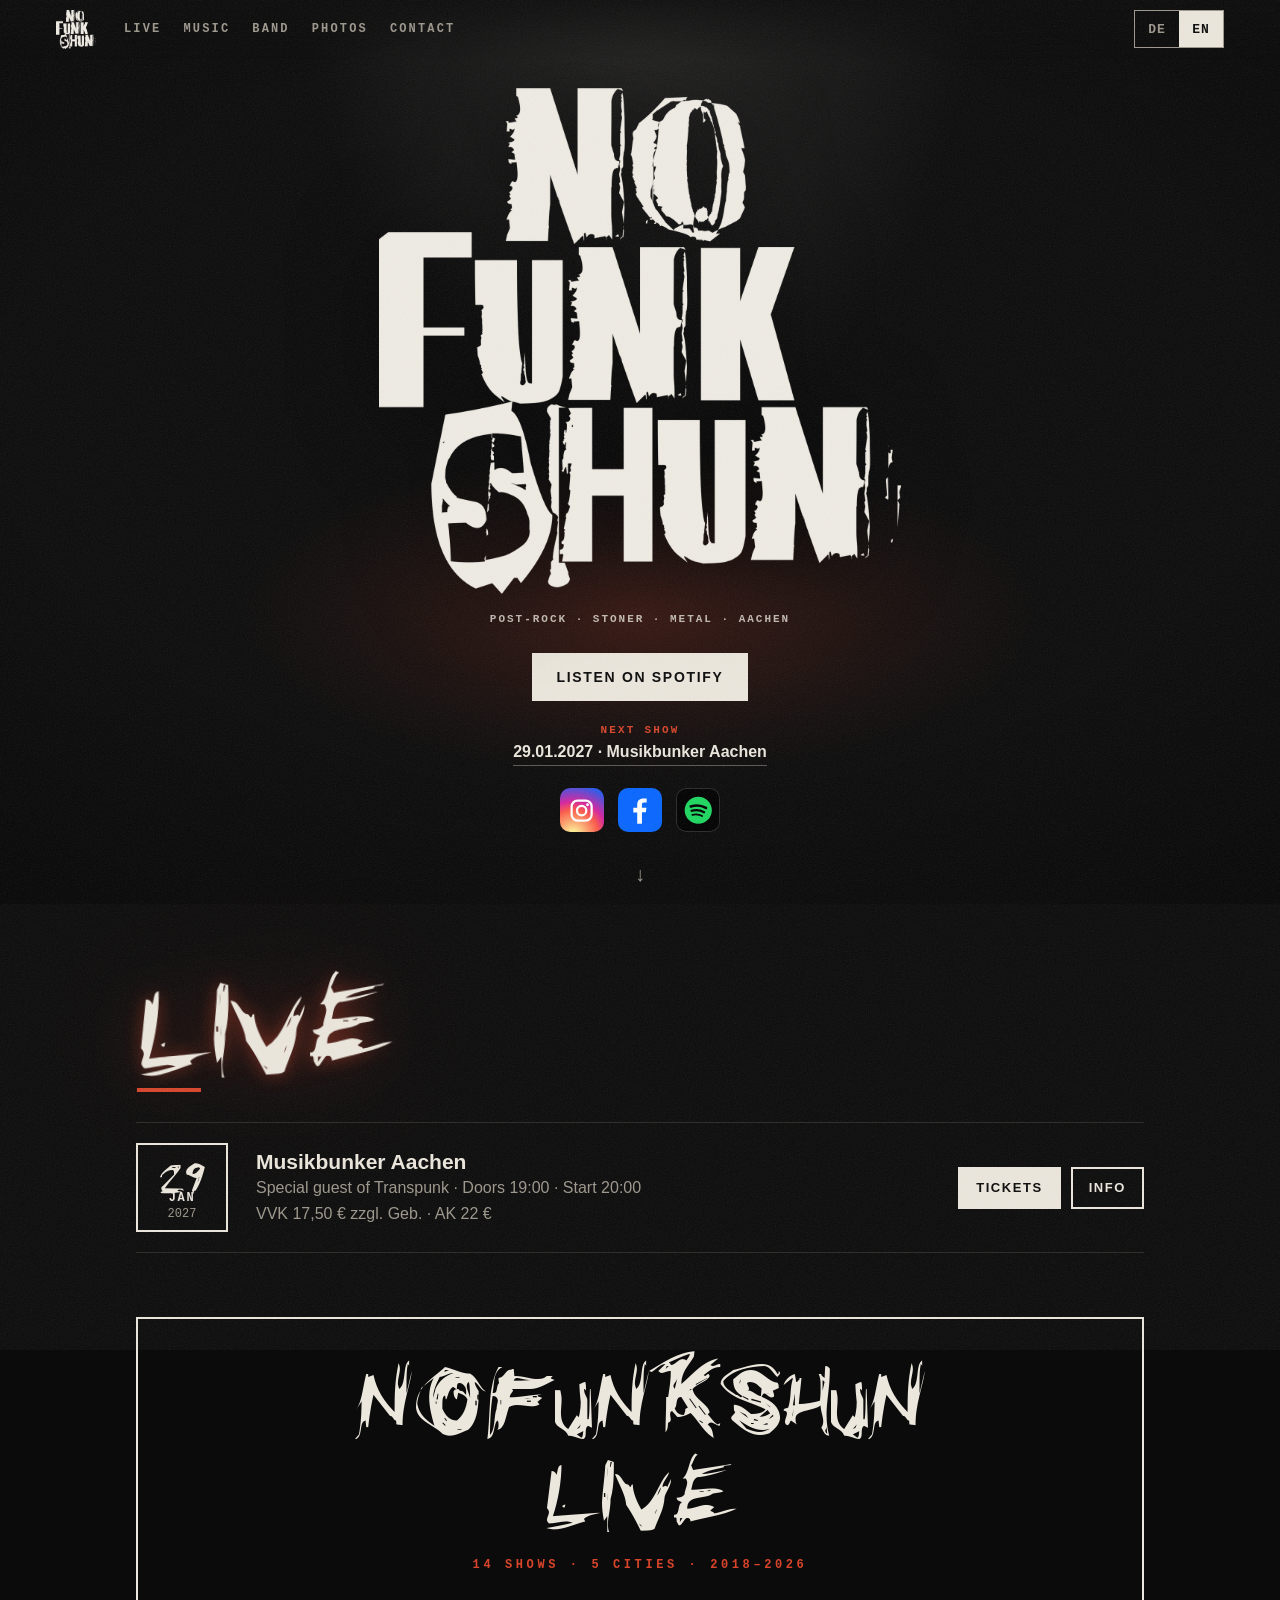
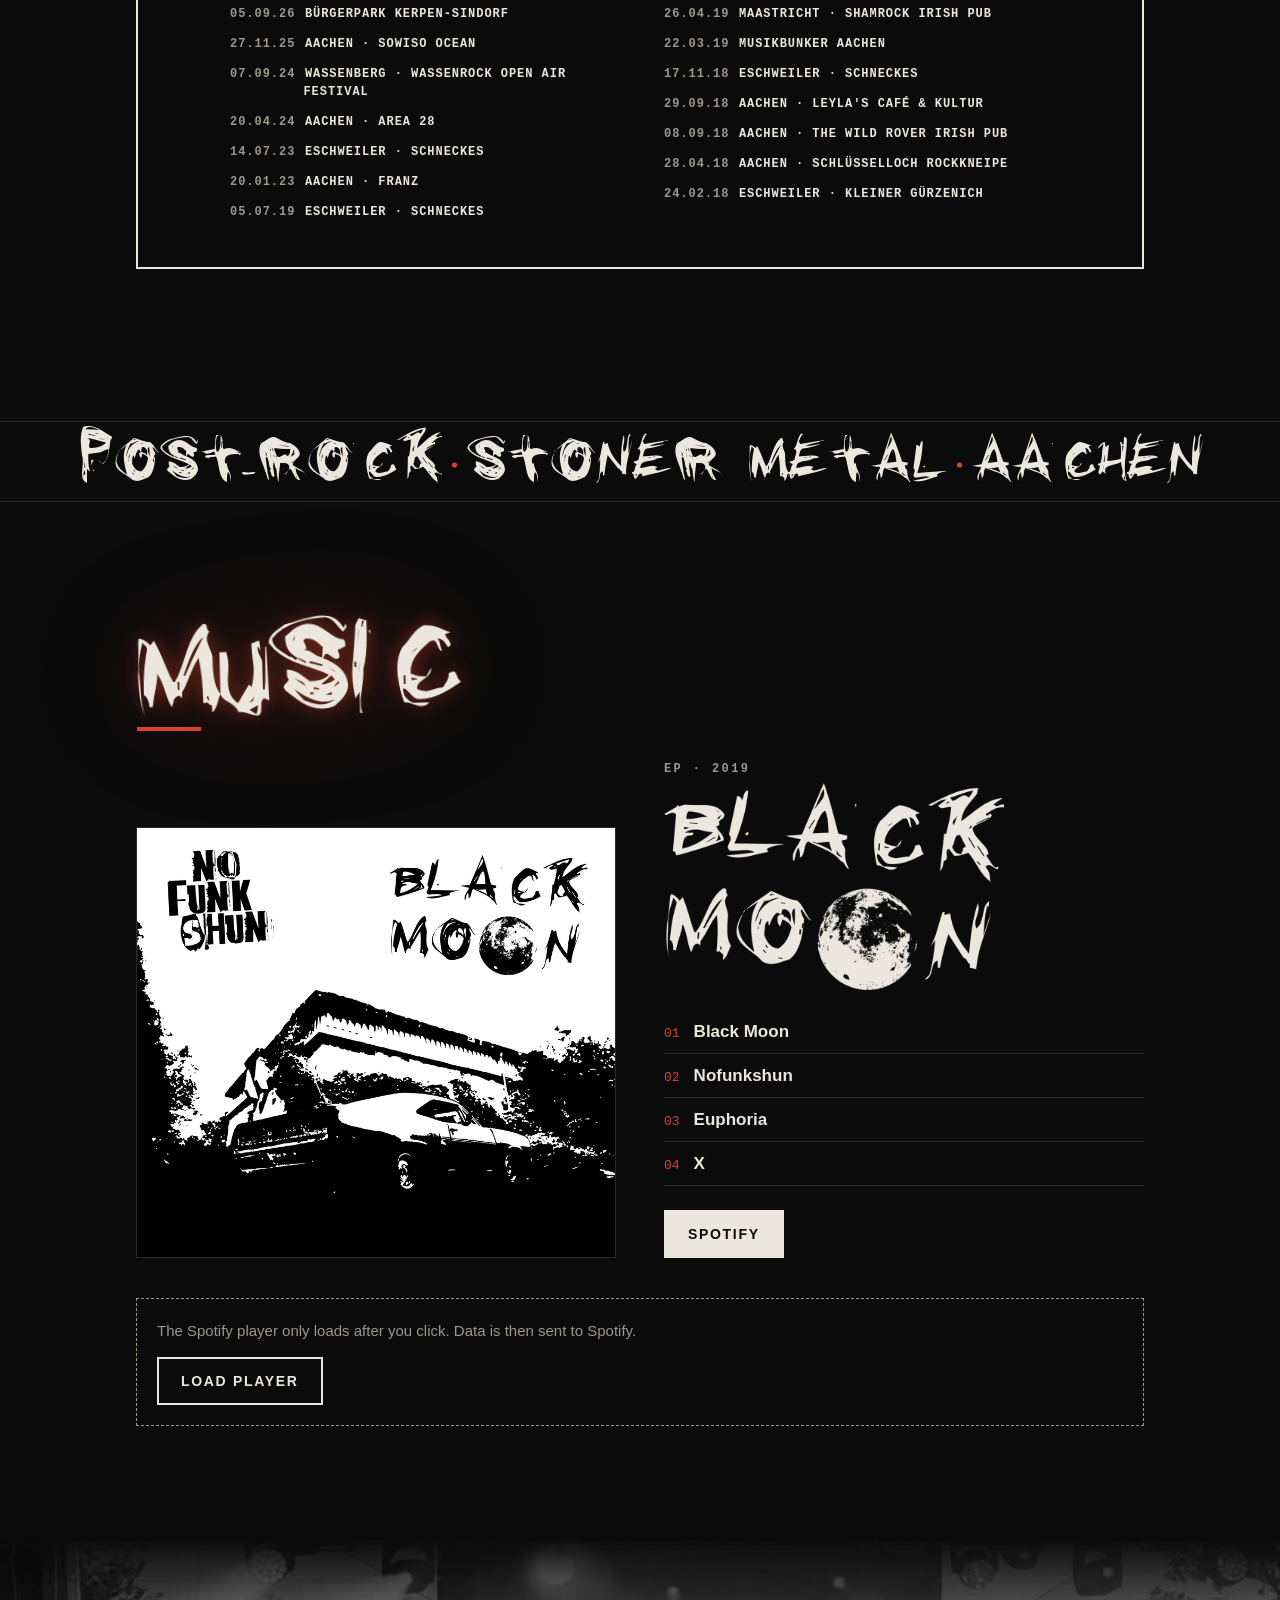
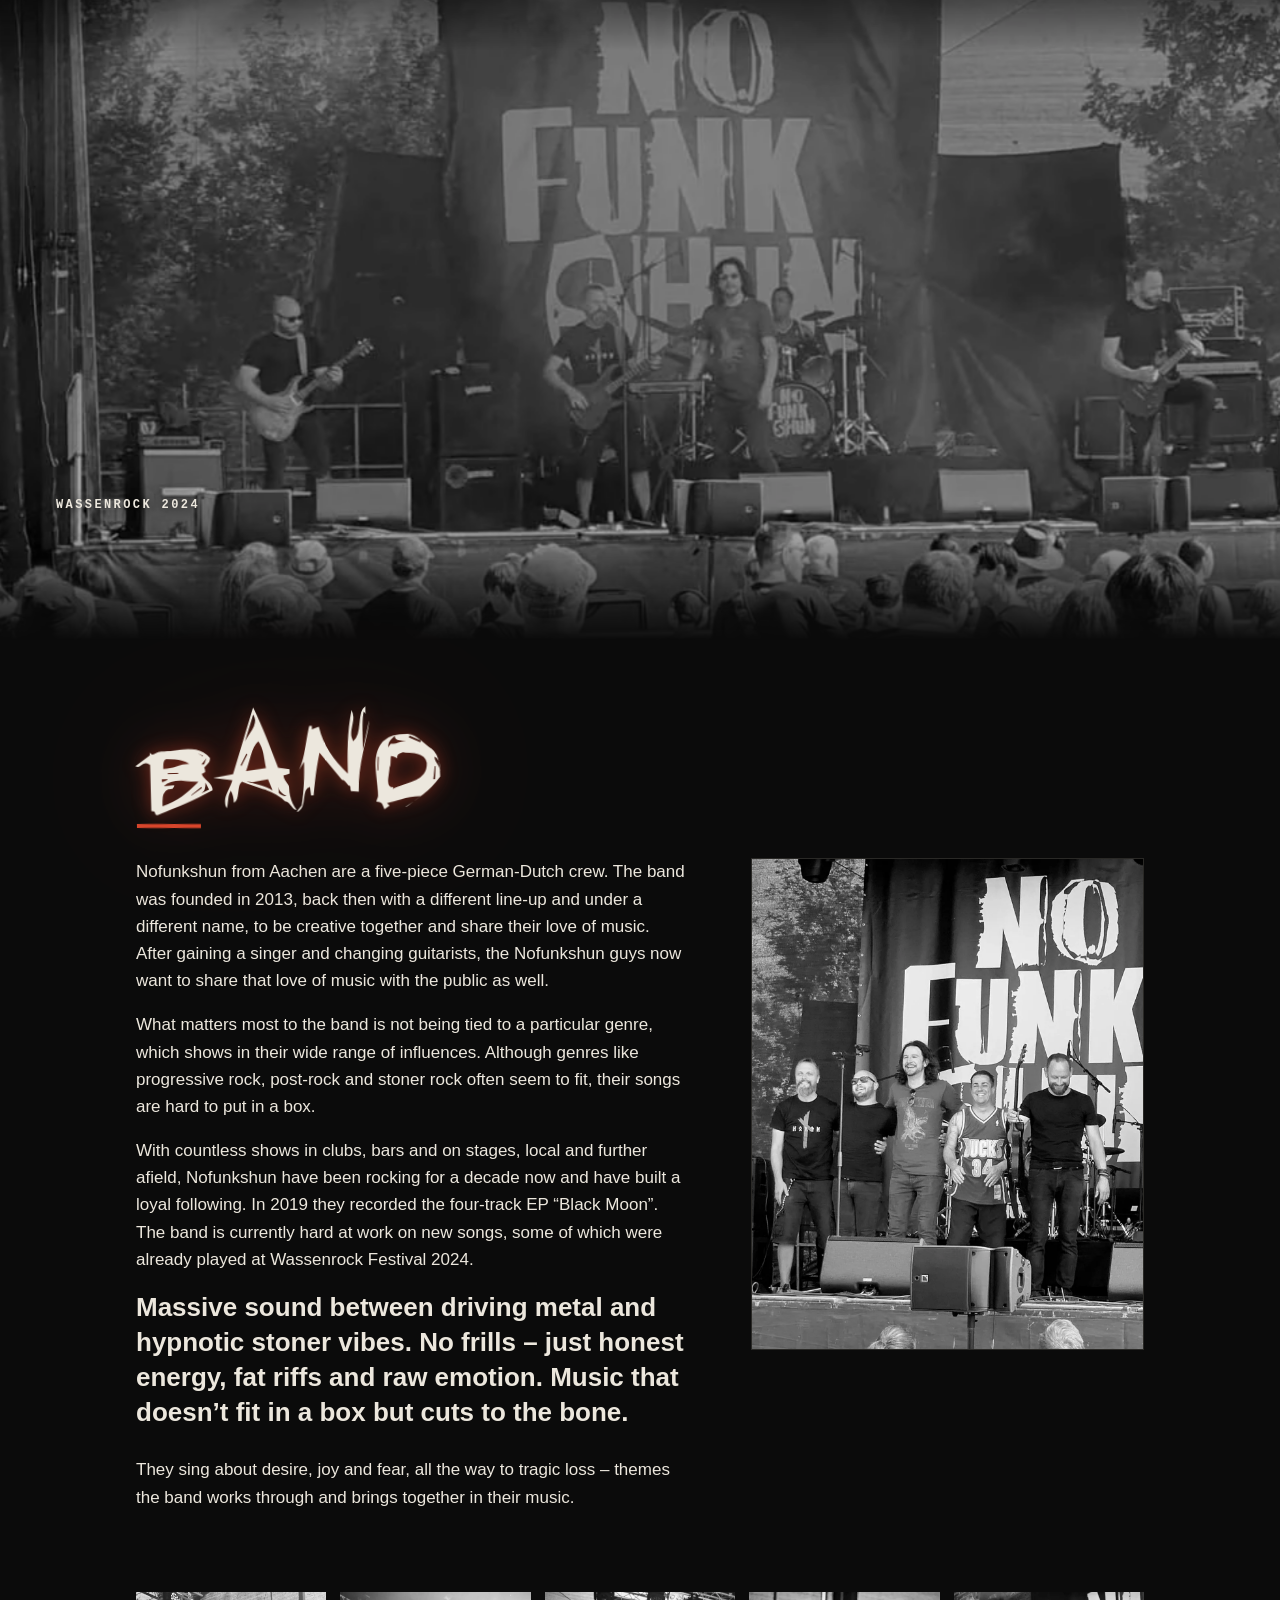
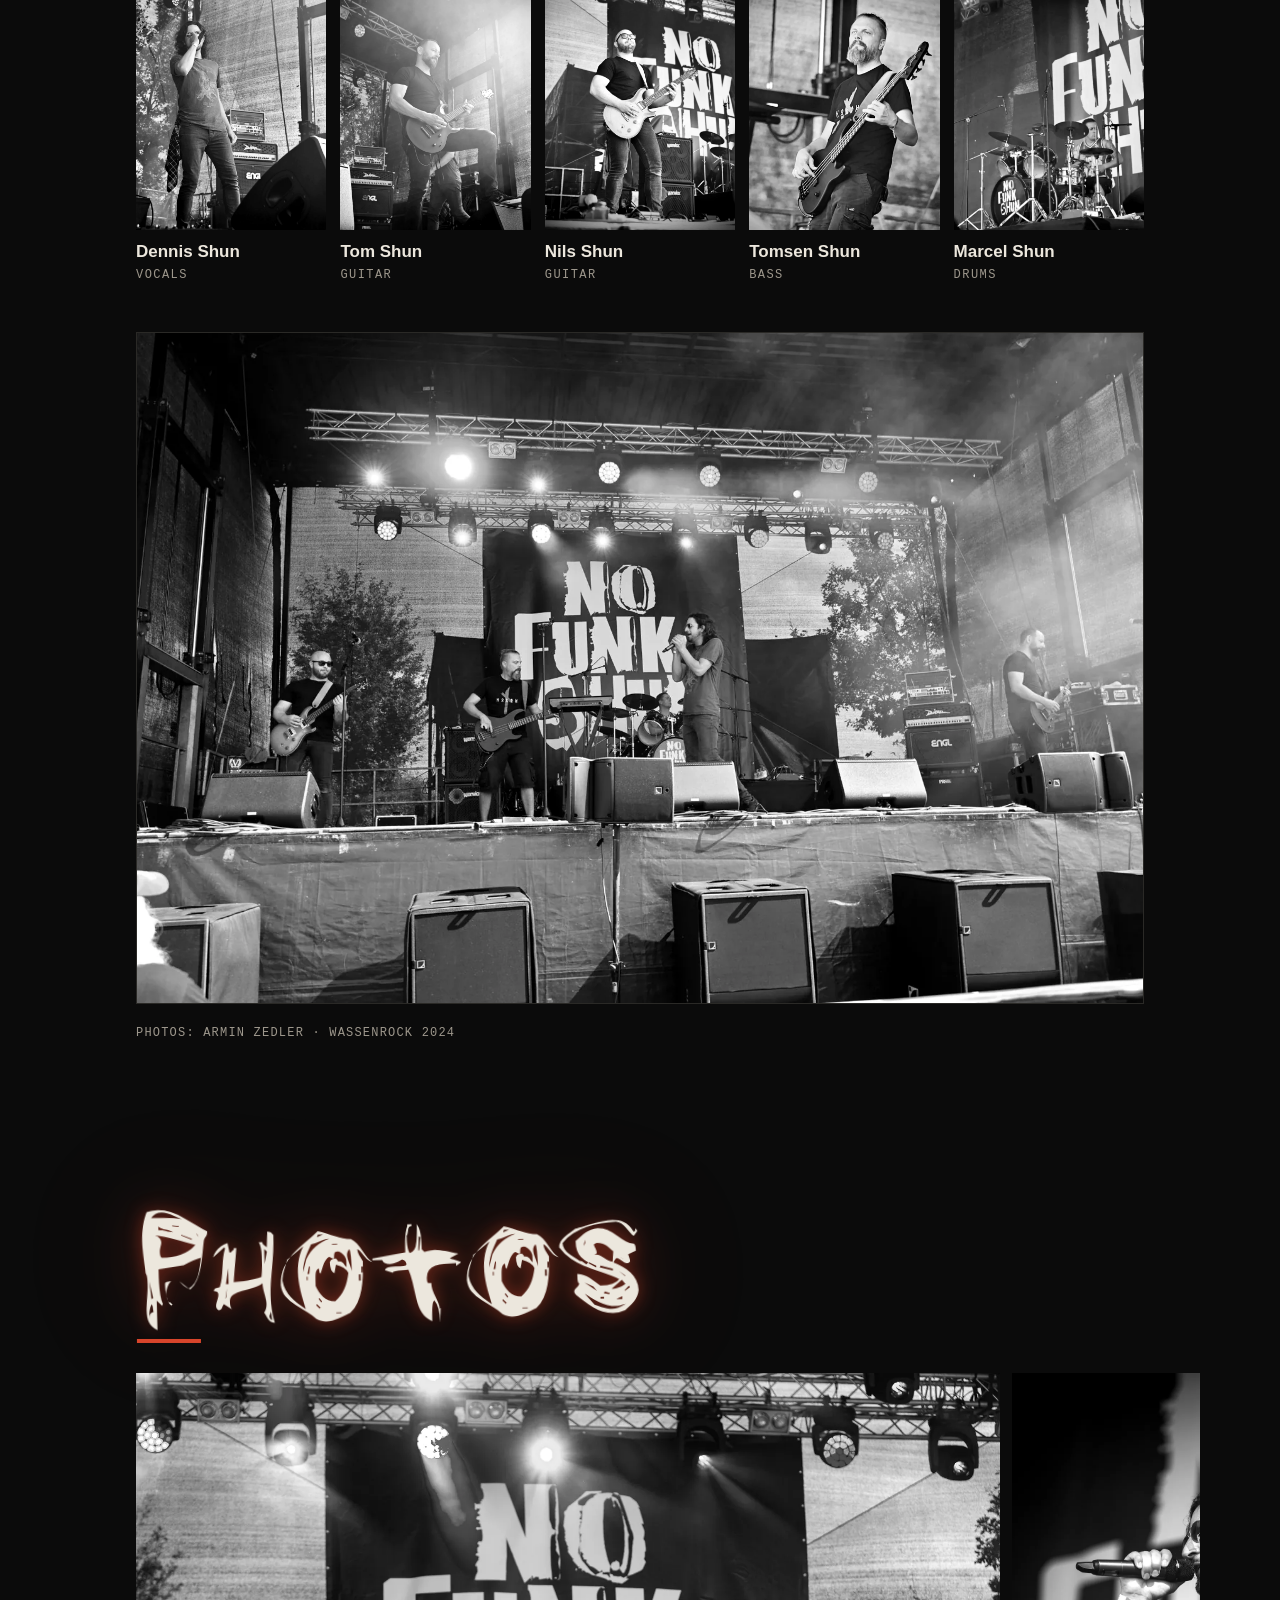
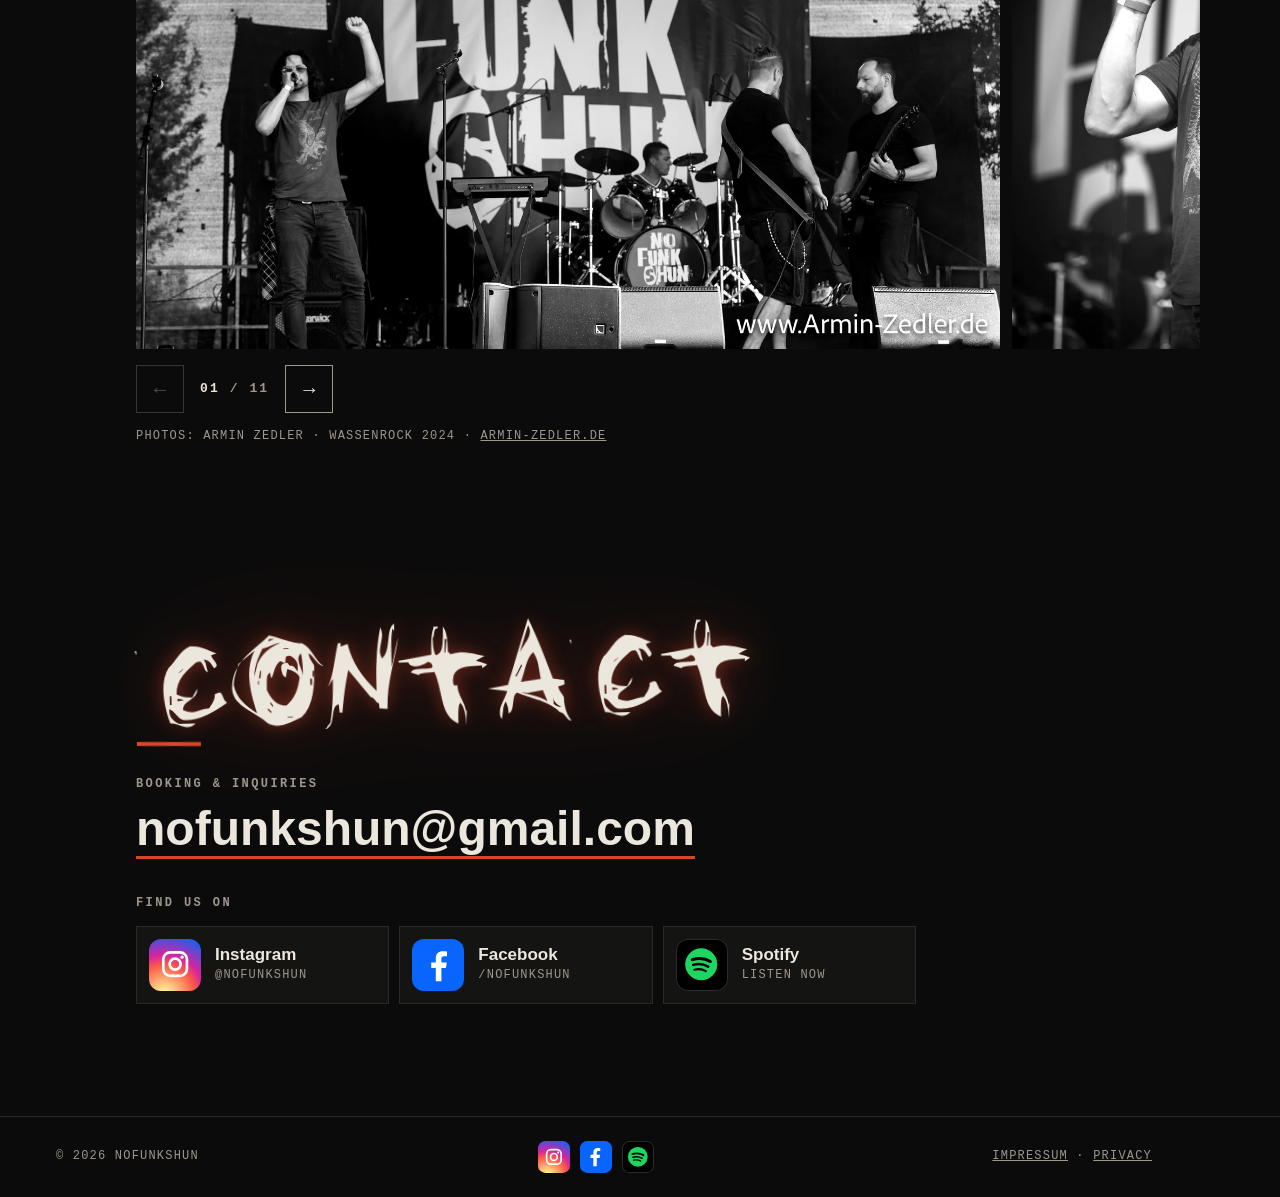
==== index.html @ a390c6eb "Vergangene Gigs als Tourshirt-Liste, Bühnenfoto, Teaser-Video raus - Vergangene Gigs immer offen: ge" ====
<!doctype html>
<html lang="de" data-lang="de">
<head>
  <meta charset="utf-8">
  <meta name="viewport" content="width=device-width, initial-scale=1, viewport-fit=cover">
  <title>NOFUNKSHUN – Post-Rock · Stoner · Metal aus Aachen</title>
  <meta name="description" content="Nofunkshun – fünfköpfige deutsch-niederländische Band aus Aachen zwischen Post-Rock, Stoner Rock, Progressive Rock und Metal. Musik, Termine, Booking.">
  <meta name="theme-color" content="#0b0b0b">
  <link rel="icon" type="image/png" sizes="32x32" href="assets/img/favicon-32.png">
  <link rel="apple-touch-icon" href="assets/img/apple-touch-icon.png">
  <meta property="og:type" content="website">
  <meta property="og:title" content="NOFUNKSHUN">
  <meta property="og:description" content="Post-Rock · Stoner · Metal aus Aachen.">
  <meta property="og:image" content="assets/img/band-closeup.webp">
  <link rel="preload" href="assets/fonts/grunge.ttf" as="font" type="font/ttf" crossorigin>
  <link rel="stylesheet" href="styles.css?v=20261109w">
  <script>
    // Sprache vor dem ersten Zeichnen setzen, damit nichts flackert
    (function () {
      var l = null;
      try { l = localStorage.getItem('nfs-lang'); } catch (e) {}
      if (l !== 'de' && l !== 'en') l = (navigator.language || 'de').toLowerCase().indexOf('de') === 0 ? 'de' : 'en';
      document.documentElement.lang = l;
      document.documentElement.dataset.lang = l;
      document.documentElement.classList.add('js');
    })();
  </script>
</head>
<body>
  <!-- App-Zeichen für Instagram, Facebook, Spotify (einmal definiert, per <use> genutzt) -->
  <svg width="0" height="0" style="position:absolute" aria-hidden="true" focusable="false">
    <symbol id="ic-instagram" viewBox="0 0 24 24">
      <rect x="3.2" y="3.2" width="17.6" height="17.6" rx="5.2" fill="none" stroke="#fff" stroke-width="2"/>
      <circle cx="12" cy="12" r="4.1" fill="none" stroke="#fff" stroke-width="2"/>
      <circle cx="17.2" cy="6.8" r="1.25" fill="#fff"/>
    </symbol>
    <symbol id="ic-facebook" viewBox="0 0 24 24">
      <path fill="#fff" d="M13.6 22v-8.1h2.8l.45-3.3H13.6V8.5c0-.95.28-1.6 1.65-1.6h1.75V4c-.3-.04-1.35-.13-2.55-.13-2.5 0-4.25 1.53-4.25 4.35v2.4H7.4v3.3h2.8V22z"/>
    </symbol>
    <symbol id="ic-spotify" viewBox="0 0 24 24">
      <circle cx="12" cy="12" r="10" fill="#1ed760"/>
      <g fill="none" stroke="#000" stroke-linecap="round">
        <path d="M6.4 9.2c3.6-1.1 8.2-.75 11.3 1.1" stroke-width="1.9"/>
        <path d="M7 12.4c3-.85 6.6-.5 9.3 1.05" stroke-width="1.6"/>
        <path d="M7.6 15.4c2.5-.65 5.2-.35 7.3.9" stroke-width="1.3"/>
      </g>
    </symbol>
  </svg>
  <div class="progress" aria-hidden="true"></div>
  <a class="skip" href="#live"><span lang="de">Zum Inhalt</span><span lang="en">Skip to content</span></a>

  <header class="bar">
    <a class="bar__mark" href="#top" aria-label="Nofunkshun – nach oben">
      <img src="assets/img/logo.webp" alt="" width="40" height="39">
    </a>
    <nav class="bar__nav" aria-label="Seitenbereiche">
      <a href="#live">Live</a>
      <a href="#musik"><span lang="de">Musik</span><span lang="en">Music</span></a>
      <a href="#band">Band</a>
      <a href="#fotos"><span lang="de">Fotos</span><span lang="en">Photos</span></a>
      <a href="#kontakt"><span lang="de">Kontakt</span><span lang="en">Contact</span></a>
    </nav>
    <div class="lang" role="group" aria-label="Sprache / Language">
      <button type="button" data-set-lang="de">DE</button>
      <button type="button" data-set-lang="en">EN</button>
    </div>
  </header>

  <main id="top">
    <!-- ── HERO ─────────────────────────────────────────── -->
    <section class="hero">
      <!-- Startfoto vorerst raus (Fotoshooting 14.11.2026), nur das Logo -->
      <div class="hero__inner">
        <h1 class="hero__logo">
          <img src="assets/img/logo-1400.webp" srcset="assets/img/logo.webp 900w, assets/img/logo-1400.webp 1400w" sizes="min(86vw, 640px, 58svh)" alt="Nofunkshun" width="1400" height="1356" fetchpriority="high">
          <span class="glitch glitch--red" aria-hidden="true"></span>
          <span class="glitch glitch--ink" aria-hidden="true"></span>
        </h1>
        <p class="hero__genre">Post-Rock · Stoner · Metal · Aachen</p>
        <div class="hero__cta">
          <a class="btn btn--solid" href="https://open.spotify.com/artist/3h1Febi28MziUNpcq5khGA" target="_blank" rel="noopener">
            <span lang="de">Auf Spotify hören</span><span lang="en">Listen on Spotify</span>
          </a>
          <a class="hero__next" href="#live" id="next-gig-btn" hidden></a>
          <ul class="app-row hero__social">
            <li><a href="https://www.instagram.com/nofunkshun/" target="_blank" rel="noopener" aria-label="Instagram"><span class="app app--instagram"><svg aria-hidden="true" focusable="false"><use href="#ic-instagram"/></svg></span></a></li>
            <li><a href="https://www.facebook.com/nofunkshun/" target="_blank" rel="noopener" aria-label="Facebook"><span class="app app--facebook"><svg aria-hidden="true" focusable="false"><use href="#ic-facebook"/></svg></span></a></li>
            <li><a href="https://open.spotify.com/artist/3h1Febi28MziUNpcq5khGA" target="_blank" rel="noopener" aria-label="Spotify"><span class="app app--spotify"><svg aria-hidden="true" focusable="false"><use href="#ic-spotify"/></svg></span></a></li>
          </ul>
        </div>
      </div>
      <a class="hero__down" href="#live" aria-label="weiter">↓</a>
    </section>

    <!-- ── LIVE ─────────────────────────────────────────── -->
    <section class="sec" id="live">
      <h2 class="sec__title sec__title--write"><span class="vh">Live</span><svg class="write" viewBox="0 -2252 9063 2048" style="width:4.4253em" aria-hidden="true" focusable="false"><defs><mask id="write-live" maskUnits="userSpaceOnUse" x="-400" y="-4500" width="9863" height="5100"><g class="write__pen" fill="none" stroke="#fff" stroke-linecap="round" stroke-linejoin="round"><path d="M640 -3020 L565 -1900 L390 -900 L380 -600 L900 -610 L1700 -690 L2650 -860" stroke-width="600" pathLength="1" style="--a:4.0%;--b:10.0%"/><path d="M160 -220 L900 -330 L1950 -520" stroke-width="312" pathLength="1" style="--a:10.3%;--b:12.5%"/><path d="M880 -1190 L1010 -1260" stroke-width="192" pathLength="1" style="--a:12.8%;--b:13.0%"/><path d="M2990 -3330 L2930 -1600 L2880 -560" stroke-width="672" pathLength="1" style="--a:13.3%;--b:16.8%"/><path d="M2990 -640 L3010 0" stroke-width="132" pathLength="1" style="--a:17.1%;--b:17.9%"/><path d="M3560 -2650 L4150 -1800 L4560 -1000 L4800 -300 L5150 -520 L5420 -1300 L5700 -2100 L5900 -2680" stroke-width="864" pathLength="1" style="--a:18.2%;--b:25.0%"/><path d="M7200 -3560 L7000 -3060 L6880 -2480 L6760 -1700 L6620 -1100 L6450 -600 L6330 -330" stroke-width="624" pathLength="1" style="--a:25.3%;--b:29.5%"/><path d="M6180 -1560 L6420 -1440 L6600 -1350" stroke-width="264" pathLength="1" style="--a:29.8%;--b:30.4%"/><path d="M6950 -2790 L7900 -2920 L8820 -3060" stroke-width="576" pathLength="1" style="--a:30.7%;--b:33.1%"/><path d="M6950 -1900 L7800 -1930 L8450 -1880" stroke-width="504" pathLength="1" style="--a:33.4%;--b:35.3%"/><path d="M6750 -1380 L7300 -1520 L7750 -1640" stroke-width="456" pathLength="1" style="--a:35.6%;--b:36.9%"/><path d="M6850 -800 L8000 -900 L9060 -1060" stroke-width="768" pathLength="1" style="--a:37.2%;--b:40.0%"/></g><rect class="write__done" x="-400" y="-4500" width="9863" height="5100" fill="#fff"/></mask></defs><path class="write__ink" mask="url(#write-live)" d="M860 -3103Q860 -2819 832.0 -2518.5Q804 -2218 754.0 -1921.5Q704 -1625 627.0 -1313.5Q550 -1002 461 -737Q611 -751 985.5 -779.0Q1360 -807 1511.0 -817.5Q1662 -828 1908.0 -846.0Q2154 -864 2488 -891H2673Q2606 -875 2471.0 -845.5Q2336 -816 2251.0 -792.0Q2166 -768 2071.5 -722.5Q1977 -677 1905 -614L1966 -492Q1831 -459 1556.0 -368.0Q1281 -277 1154.0 -236.5Q1027 -196 853.0 -159.5Q679 -123 522 -123Q443 -123 359.5 -138.5Q276 -154 154 -184Q330 -212 476.5 -239.0Q623 -266 771.0 -296.0Q919 -326 1068.5 -359.0Q1218 -392 1382 -430Q1302 -458 1233.5 -475.0Q1165 -492 1106 -492Q1015 -492 922.0 -480.5Q829 -469 673.5 -443.0Q518 -417 440.5 -408.0Q363 -399 276 -399Q234 -442 209.0 -485.5Q184 -529 184 -553Q184 -606 207.0 -672.0Q230 -738 253.0 -803.5Q276 -869 276 -922Q276 -1014 184 -1106L399 -2826Q458 -2826 507.5 -2800.0Q557 -2774 585.5 -2731.0Q614 -2688 614 -2642Q642 -2687 657.5 -2759.0Q673 -2831 692.5 -2915.0Q712 -2999 749.0 -3046.0Q786 -3093 860 -3103ZM1044 -1290Q1034 -1271 1029.0 -1230.0Q1024 -1189 1016.5 -1169.5Q1009 -1150 983 -1137Q963 -1137 947.0 -1148.5Q931 -1160 891 -1198Q891 -1213 913.5 -1227.0Q936 -1241 983.5 -1262.0Q1031 -1283 1044 -1290Z M3318 -3256Q3318 -2879 3310.5 -2613.0Q3303 -2347 3270.0 -2063.0Q3237 -1779 3165 -1536Q3165 -1377 3147.5 -1217.0Q3130 -1057 3097.5 -862.0Q3065 -667 3053.5 -581.0Q3042 -495 3042 -399Q3042 -301 3045.0 -240.0Q3048 -179 3061.0 -119.5Q3074 -60 3103 0H3011V-737L2857 -522Q2811 -756 2788.0 -969.0Q2765 -1182 2765 -1382Q2775 -1558 2790.0 -1724.0Q2805 -1890 2836.0 -2176.5Q2867 -2463 2889.0 -2697.5Q2911 -2932 2919 -3103L3042 -3348ZM3165 -3256 3134 -3041H3165L3226 -3256ZM2919 -1905Q2919 -2033 2935.0 -2168.5Q2951 -2304 2980.0 -2475.0Q3009 -2646 3025.5 -2775.0Q3042 -2904 3042 -3011ZM3011 -1444 3042 -1843 3011 -1567ZM2857 -1812V-1628H2919V-1812Z M5899 -2796Q5880 -2709 5840.0 -2634.5Q5800 -2560 5729.5 -2451.0Q5659 -2342 5625.5 -2262.0Q5592 -2182 5592 -2089Q5631 -2102 5670.5 -2126.0Q5710 -2150 5745 -2150Q5753 -2150 5770.5 -2139.0Q5788 -2128 5807 -2089L5991 -2488Q5991 -2362 5953.5 -2250.0Q5916 -2138 5833.5 -1977.0Q5751 -1816 5722.5 -1752.0Q5694 -1688 5684 -1597Q5674 -1407 5625.5 -1222.5Q5577 -1038 5529.5 -917.0Q5482 -796 5375.5 -542.0Q5269 -288 5223 -154Q5141 -92 4978.5 -76.5Q4816 -61 4578 -61Q4450 -319 4352.5 -506.5Q4255 -694 4144.5 -881.5Q4034 -1069 3902 -1260Q3875 -1508 3798.0 -1722.5Q3721 -1937 3582.0 -2236.0Q3443 -2535 3380 -2703Q3493 -2703 3565.5 -2639.0Q3638 -2575 3716.0 -2450.5Q3794 -2326 3848.5 -2269.0Q3903 -2212 3994 -2212L4087 -2089Q4110 -2101 4127.5 -2141.0Q4145 -2181 4156.5 -2196.5Q4168 -2212 4209 -2212Q4209 -2071 4243.0 -1916.5Q4277 -1762 4336.5 -1605.0Q4396 -1448 4465.5 -1307.5Q4535 -1167 4609 -1044Q4849 -1190 5006.5 -1395.0Q5164 -1600 5342.0 -1944.0Q5520 -2288 5620.5 -2458.0Q5721 -2628 5899 -2796ZM5530 -2089Q5431 -1949 5386.0 -1817.5Q5341 -1686 5258.5 -1391.5Q5176 -1097 5098.5 -938.5Q5021 -780 4885 -676Q4885 -863 4957.5 -1033.5Q5030 -1204 5199.0 -1462.5Q5368 -1721 5430.0 -1827.0Q5492 -1933 5530 -2089ZM5131 -553Q5131 -634 5154.5 -691.0Q5178 -748 5224.0 -817.0Q5270 -886 5292.5 -939.0Q5315 -992 5315 -1075ZM4609 -246V-307L4486 -399Z M7251 -3594Q7199 -3574 7160.5 -3523.5Q7122 -3473 7086.0 -3392.5Q7050 -3312 7015.5 -3235.0Q6981 -3158 6944 -3103L7036 -2888Q7211 -2916 7499.0 -2959.5Q7787 -3003 7977.0 -3031.5Q8167 -3060 8400.5 -3096.5Q8634 -3133 8818 -3164Q8798 -3123 8754.0 -3113.0Q8710 -3103 8627.5 -3099.0Q8545 -3095 8502.5 -3079.5Q8460 -3064 8449 -3011Q8365 -2988 8176.5 -2947.0Q7988 -2906 7887.5 -2881.0Q7787 -2856 7663.0 -2811.0Q7539 -2766 7435 -2703Q7559 -2703 7702.5 -2721.5Q7846 -2740 7985.0 -2768.0Q8124 -2796 8311.5 -2834.0Q8499 -2872 8603 -2888Q8306 -2791 8200.5 -2758.0Q8095 -2725 7918.5 -2677.5Q7742 -2630 7563.5 -2595.5Q7385 -2561 7220 -2550Q7145 -2507 7099.5 -2443.0Q7054 -2379 7030.5 -2310.0Q7007 -2241 6981.0 -2122.5Q6955 -2004 6944 -1966Q7067 -1966 7159.0 -1972.5Q7251 -1979 7437.5 -1996.0Q7624 -2013 7725.0 -2020.5Q7826 -2028 7927 -2028Q8243 -2028 8449 -1905Q8385 -1866 8325.5 -1853.5Q8266 -1841 8132.0 -1823.0Q7998 -1805 7927 -1782Q7824 -1698 7624.5 -1662.5Q7425 -1627 7211.0 -1588.5Q6997 -1550 6878.0 -1444.5Q6759 -1339 6759 -1106Q6859 -1106 6966.5 -1126.5Q7074 -1147 7214.5 -1183.5Q7355 -1220 7454.0 -1240.0Q7553 -1260 7650 -1260Q7834 -1260 8019 -1167L7835 -1014Q7857 -990 7905.0 -971.5Q7953 -953 7972.5 -942.5Q7992 -932 8019 -891Q8139 -903 8356.0 -970.0Q8573 -1037 8717.0 -1071.5Q8861 -1106 9063 -1106Q8811 -986 8562.0 -905.5Q8313 -825 8006.5 -753.5Q7700 -682 7423.0 -619.5Q7146 -557 6913 -492Q6913 -572 6878.0 -624.0Q6843 -676 6759 -676Q6718 -676 6676.0 -628.5Q6634 -581 6576.0 -492.0Q6518 -403 6475.5 -355.0Q6433 -307 6391 -307Q6370 -307 6348.5 -341.5Q6327 -376 6268 -492Q6268 -561 6262.5 -609.0Q6257 -657 6237 -676H6145V-799Q6249 -799 6290.5 -859.5Q6332 -920 6356.0 -1050.5Q6380 -1181 6406.5 -1256.5Q6433 -1332 6514 -1382Q6490 -1398 6415.0 -1429.0Q6340 -1460 6304.0 -1494.0Q6268 -1528 6268 -1597Q6393 -1597 6482.0 -1630.5Q6571 -1664 6637 -1751Q6637 -1828 6667.5 -1928.0Q6698 -2028 6728.5 -2127.5Q6759 -2227 6759 -2304Q6759 -2368 6698 -2488H6544Q6656 -2589 6717.0 -2723.0Q6778 -2857 6838.0 -3065.0Q6898 -3273 6956.5 -3408.0Q7015 -3543 7128 -3656ZM7650 -1905H7804L7865 -1966ZM7343 -1874H7527V-1905H7343ZM7804 -952Q7759 -917 7704.5 -899.0Q7650 -881 7557.5 -872.5Q7465 -864 7334.0 -862.0Q7203 -860 6913 -860Q6972 -860 7136.0 -888.0Q7300 -916 7449.5 -934.0Q7599 -952 7804 -952ZM6544 -645H6421V-461Q6446 -509 6483.5 -565.5Q6521 -622 6544 -645Z"/></svg></h2>
      <ul class="gigs" id="gigs-next"></ul>
      <p class="gigs__none" id="gigs-none" hidden>
        <span lang="de">Neue Termine folgen. Lust auf Krach bei euch? Schreibt uns.</span>
        <span lang="en">New dates coming soon. Want us to play your place? Get in touch.</span>
      </p>

      <div class="past">
        <h3 class="vh"><span lang="de">Vergangene Gigs</span><span lang="en">Past shows</span></h3>
        <p class="past__head" aria-hidden="true"><span>Nofunkshun</span><span>Live</span></p>
        <p class="past__stats" id="gigs-stats"></p>
        <ul class="past__list" id="gigs-past"></ul>
      </div>
    </section>

    <!-- ── Laufband: Genre, fließt beim Scrollen gegeneinander ── -->
    <div class="flow" aria-hidden="true">
      <div class="flow__row"><span class="flow__half">Post-Rock<i></i>Stoner</span><i class="flow__mid"></i><span class="flow__half">Metal<i></i>Aachen</span></div>
    </div>

    <!-- ── MUSIK ────────────────────────────────────────── -->
    <section class="sec sec--music" id="musik">
      <h2 class="sec__title sec__title--write"><span class="vh"><span lang="de">Musik</span><span lang="en">Music</span></span><svg class="write" lang="de" viewBox="0 -2252 11582 2048" style="width:5.6553em" aria-hidden="true" focusable="false"><defs><mask id="write-musik" maskUnits="userSpaceOnUse" x="-400" y="-4500" width="12382" height="5100"><g class="write__pen" fill="none" stroke="#fff" stroke-linecap="round" stroke-linejoin="round"><path d="M150 -2700 L130 -1500 L200 -600 L270 -50" stroke-width="240" pathLength="1" style="--a:4.0%;--b:5.7%"/><path d="M300 -2750 L420 -1500 L500 -400" stroke-width="540" pathLength="1" style="--a:6.0%;--b:7.5%"/><path d="M650 -2650 L1000 -1400 L1250 -450 L1700 -1600 L2200 -2700 L2500 -3150 L2580 -1800 L2580 -500" stroke-width="552" pathLength="1" style="--a:7.8%;--b:12.7%"/><path d="M2750 -1100 L2700 -150" stroke-width="456" pathLength="1" style="--a:13.0%;--b:13.6%"/><path d="M3100 -2250 L3130 -900 L3480 -450 L3930 -600 L4230 -300 L4280 -1400 L4310 -2500" stroke-width="552" pathLength="1" style="--a:13.9%;--b:17.1%"/><path d="M4600 -2350 L4600 -500" stroke-width="168" pathLength="1" style="--a:17.4%;--b:18.6%"/><path d="M7200 -2050 L7350 -2450 L6800 -2950 L6000 -3000 L5450 -2550 L5500 -1900 L6200 -1650 L7000 -1450 L7350 -1000 L7150 -500 L6400 -300 L5600 -450 L5350 -900 L5900 -900 L6700 -850" stroke-width="780" pathLength="1" style="--a:18.9%;--b:24.8%"/><path d="M7400 -3000 L6500 -3330 L5400 -3200 L4800 -2650 L5100 -2300" stroke-width="240" pathLength="1" style="--a:25.1%;--b:27.2%"/><path d="M7874 -3330 L7814 -1600 L7764 -560" stroke-width="672" pathLength="1" style="--a:27.5%;--b:29.3%"/><path d="M7874 -640 L7894 0" stroke-width="132" pathLength="1" style="--a:29.6%;--b:30.0%"/><path d="M8314 -3150 L9164 -3500 L9964 -3850" stroke-width="360" pathLength="1" style="--a:30.3%;--b:31.4%"/><path d="M10064 -3950 L9764 -3000 L9514 -2200 L9314 -1200 L9114 -300" stroke-width="576" pathLength="1" style="--a:31.7%;--b:34.1%"/><path d="M9464 -1900 L10264 -2700 L11464 -3600" stroke-width="480" pathLength="1" style="--a:34.4%;--b:36.1%"/><path d="M9564 -2250 L10464 -1700 L11164 -1000 L11514 -500" stroke-width="600" pathLength="1" style="--a:36.4%;--b:38.0%"/><path d="M9464 -1700 L9764 -1300 L10364 -1000 L11064 -400 L11464 0" stroke-width="540" pathLength="1" style="--a:38.3%;--b:40.0%"/></g><rect class="write__done" x="-400" y="-4500" width="12382" height="5100" fill="#fff"/></mask></defs><path class="write__ink" mask="url(#write-musik)" d="M2642 -3011Q2598 -2945 2574.0 -2878.5Q2550 -2812 2550 -2765Q2550 -2686 2573.0 -2606.5Q2596 -2527 2641.5 -2413.5Q2687 -2300 2710.5 -2221.5Q2734 -2143 2734 -2058Q2734 -1837 2739.5 -1685.5Q2745 -1534 2768.0 -1368.0Q2791 -1202 2842.0 -1055.0Q2893 -908 2980 -799Q2954 -748 2926.0 -659.5Q2898 -571 2861.0 -458.5Q2824 -346 2780.5 -271.5Q2737 -197 2673 -154V-399Q2646 -399 2623.0 -415.5Q2600 -432 2555.5 -471.5Q2511 -511 2488 -522Q2488 -503 2457.5 -497.5Q2427 -492 2365 -492Q2365 -721 2358.5 -937.0Q2352 -1153 2339.0 -1328.5Q2326 -1504 2301.0 -1702.0Q2276 -1900 2243 -2089Q2148 -1953 2077.5 -1815.5Q2007 -1678 1916.0 -1471.5Q1825 -1265 1767.0 -1143.5Q1709 -1022 1628 -891V-676Q1607 -719 1569.5 -743.5Q1532 -768 1505 -768Q1463 -768 1419.5 -736.0Q1376 -704 1348.5 -659.5Q1321 -615 1321 -584L1260 -369Q1189 -480 1142.5 -604.5Q1096 -729 1031.0 -940.0Q966 -1151 909.0 -1297.0Q852 -1443 768 -1567Q768 -1438 746.5 -1301.0Q725 -1164 681.0 -963.5Q637 -763 615.5 -646.0Q594 -529 584 -399H461Q461 -547 412.5 -666.5Q364 -786 276 -829Q276 -1071 283.0 -1266.0Q290 -1461 308.0 -1656.0Q326 -1851 355.5 -2035.5Q385 -2220 430 -2427Q430 -2492 409.0 -2526.5Q388 -2561 346.5 -2595.0Q305 -2629 290.5 -2647.0Q276 -2665 276 -2703Q260 -2628 227.0 -2496.0Q194 -2364 172.5 -2245.0Q151 -2126 137.0 -1971.0Q123 -1816 123 -1628Q141 -1493 150.0 -1289.5Q159 -1086 175.0 -825.0Q191 -564 227.0 -369.0Q263 -174 338 0Q259 -173 211.0 -354.5Q163 -536 137.5 -729.0Q112 -922 102.0 -1129.5Q92 -1337 92 -1567Q106 -1722 113.0 -1900.0Q120 -2078 121.5 -2230.5Q123 -2383 123 -2611Q123 -2796 154 -2826Q307 -2826 553 -2580L676 -2734Q754 -2600 835.0 -2416.0Q916 -2232 1021.5 -1964.0Q1127 -1696 1184.0 -1558.5Q1241 -1421 1321 -1260H1382Q1510 -1457 1626.0 -1772.5Q1742 -2088 1842.5 -2368.0Q1943 -2648 2079.5 -2883.0Q2216 -3118 2427 -3287Q2502 -3287 2527.0 -3264.5Q2552 -3242 2559.5 -3183.0Q2567 -3124 2579.0 -3088.5Q2591 -3053 2642 -3011ZM2427 -3103Q2397 -3023 2311.5 -2920.0Q2226 -2817 2155.5 -2736.0Q2085 -2655 2031.0 -2562.5Q1977 -2470 1966 -2365Q1978 -2468 2019.5 -2572.5Q2061 -2677 2125.0 -2776.0Q2189 -2875 2267.5 -2960.0Q2346 -3045 2427 -3103ZM1751 -1475Q1823 -1628 1895.0 -1778.0Q1967 -1928 2056.5 -2108.5Q2146 -2289 2225.0 -2441.5Q2304 -2594 2427 -2826Q2296 -2718 2190.5 -2563.5Q2085 -2409 2001.5 -2233.5Q1918 -2058 1841.5 -1863.0Q1765 -1668 1690 -1475ZM1475 -1260V-983H1536V-1260ZM2488 -707 2550 -584H2580L2550 -737Z M4393 -2642Q4413 -2567 4418.5 -2470.0Q4424 -2373 4424 -2243Q4416 -2289 4393.5 -2358.0Q4371 -2427 4332 -2427Q4332 -2326 4351.5 -2252.5Q4371 -2179 4409.5 -2099.5Q4448 -2020 4466.5 -1968.0Q4485 -1916 4485 -1843V-922H4547Q4568 -1071 4576.5 -1257.5Q4585 -1444 4588.0 -1654.5Q4591 -1865 4595.0 -2074.0Q4599 -2283 4608 -2427H4639L4700 -522L4516 -614Q4446 -563 4427.5 -489.5Q4409 -416 4409.0 -297.0Q4409 -178 4391.0 -109.5Q4373 -41 4301 0Q4233 0 4167.5 -17.0Q4102 -34 3986.0 -73.0Q3870 -112 3780.5 -133.0Q3691 -154 3594 -154Q3554 -266 3477.5 -338.0Q3401 -410 3272.0 -492.0Q3143 -574 3077.0 -635.0Q3011 -696 2980 -799V-2273H3226Q3234 -2235 3248.0 -2164.0Q3262 -2093 3268.0 -2058.5Q3274 -2024 3280.5 -1959.0Q3287 -1894 3287 -1843Q3287 -1772 3283.0 -1698.5Q3279 -1625 3272.5 -1535.0Q3266 -1445 3261.0 -1367.5Q3256 -1290 3256 -1229Q3256 -1107 3272.0 -998.0Q3288 -889 3324.5 -793.5Q3361 -698 3429.0 -612.0Q3497 -526 3594 -461L3994 -1106L4086 -1014Q4115 -1119 4136.0 -1236.5Q4157 -1354 4167.5 -1472.5Q4178 -1591 4178 -1720Q4117 -2265 4117 -2550Q4145 -2550 4183.5 -2567.5Q4222 -2585 4251.5 -2601.0Q4281 -2617 4318.0 -2629.5Q4355 -2642 4393 -2642ZM3902 -553 3994 -829 3932 -614ZM3994 -461 4117 -522 4178 -676ZM4209 -61Q4250 -89 4263.5 -135.5Q4277 -182 4283.0 -257.5Q4289 -333 4301 -369L3994 -215Z M7373 -3041Q7414 -3041 7424.0 -3072.0Q7434 -3103 7434 -3164Q7496 -3102 7496 -3072Q7496 -3044 7477.0 -3019.0Q7458 -2994 7421.5 -2953.5Q7385 -2913 7373 -2888Q7318 -2925 7254.5 -3003.0Q7191 -3081 7111.0 -3181.0Q7031 -3281 6947.0 -3340.5Q6863 -3400 6758 -3410Q6491 -3398 6233.0 -3361.5Q5975 -3325 5721.5 -3248.0Q5468 -3171 5242.5 -3035.5Q5017 -2900 4854 -2703Q4854 -2587 4914.5 -2490.5Q4975 -2394 5054.0 -2330.0Q5133 -2266 5261.5 -2182.0Q5390 -2098 5437 -2058Q5489 -2058 5521.5 -2038.5Q5554 -2019 5606.5 -1977.0Q5659 -1935 5683 -1935Q5684 -1935 5744 -1997Q5584 -2093 5492.0 -2193.0Q5400 -2293 5357.0 -2430.5Q5314 -2568 5314 -2765Q5351 -2794 5477.0 -2899.5Q5603 -3005 5681.0 -3057.5Q5759 -3110 5867.0 -3147.5Q5975 -3185 6113 -3195Q6302 -3195 6449.0 -3125.5Q6596 -3056 6783.0 -2914.5Q6970 -2773 7090.5 -2702.5Q7211 -2632 7373 -2611Q7414 -2571 7424.0 -2514.5Q7434 -2458 7434 -2365L7158 -2243Q7159 -2240 7181.5 -2174.0Q7204 -2108 7211.5 -2075.0Q7219 -2042 7219 -1997Q7200 -1958 7167.5 -1946.5Q7135 -1935 7096 -1935Q7057 -1935 7013.5 -1959.0Q6970 -1983 6916.5 -2027.0Q6863 -2071 6826.5 -2095.5Q6790 -2120 6758 -2120Q6733 -2120 6695.5 -2076.0Q6658 -2032 6635 -1966Q6813 -1890 6961.5 -1803.0Q7110 -1716 7226.0 -1602.5Q7342 -1489 7414.0 -1335.5Q7486 -1182 7496 -983Q7486 -866 7440.5 -765.5Q7395 -665 7327.5 -583.0Q7260 -501 7162.5 -414.5Q7065 -328 7004 -276Q6772 -184 6574 -184Q6380 -184 6201.5 -246.0Q6023 -308 5871.0 -404.5Q5719 -501 5568.0 -625.0Q5417 -749 5284 -860Q5244 -900 5233.0 -926.0Q5222 -952 5222 -983Q5222 -1013 5242.0 -1041.0Q5262 -1069 5304.0 -1111.0Q5346 -1153 5372.0 -1187.0Q5398 -1221 5407 -1260Q5383 -1273 5371.0 -1293.0Q5359 -1313 5353.5 -1347.5Q5348 -1382 5346.5 -1434.0Q5345 -1486 5345 -1597Q5476 -1587 5585.5 -1546.0Q5695 -1505 5777.5 -1450.0Q5860 -1395 5988.0 -1292.0Q6116 -1189 6144 -1167Q6676 -1167 6820 -1382Q6607 -1490 6194.5 -1643.5Q5782 -1797 5577.5 -1884.5Q5373 -1972 5138.0 -2137.5Q4903 -2303 4731 -2550Q4731 -2669 4786.5 -2759.0Q4842 -2849 4917.0 -2909.5Q4992 -2970 5127.5 -3060.0Q5263 -3150 5314 -3195Q5412 -3213 5662.0 -3282.5Q5912 -3352 6015.5 -3379.5Q6119 -3407 6295.0 -3439.0Q6471 -3471 6635 -3471Q6745 -3471 6846.0 -3451.0Q6947 -3431 7040.0 -3383.5Q7133 -3336 7220.0 -3249.5Q7307 -3163 7373 -3041ZM5591 -2580 5652 -2673V-2796ZM6635 -2365Q6597 -2389 6524.0 -2461.0Q6451 -2533 6404.5 -2570.5Q6358 -2608 6270.0 -2640.5Q6182 -2673 6052 -2673Q6017 -2657 5997.5 -2649.0Q5978 -2641 5969.0 -2633.0Q5960 -2625 5960 -2611Q5960 -2587 5989.0 -2527.5Q6018 -2468 6035.0 -2419.5Q6052 -2371 6052 -2304Q6039 -2304 6022.5 -2293.0Q6006 -2282 5997.0 -2277.5Q5988 -2273 5960 -2273Q6055 -2273 6131.0 -2240.0Q6207 -2207 6308.5 -2138.5Q6410 -2070 6466.5 -2039.0Q6523 -2008 6605 -1997ZM7065 -2089Q6897 -2089 6850 -2181Q6877 -2130 6918.5 -2109.5Q6960 -2089 7065 -2089ZM5744 -1966 6021 -1812V-1874L5775 -1997ZM6144 -1812 6605 -1690V-1751L6175 -1874ZM7035 -1475V-1505L6820 -1659ZM7035 -1198 6912 -1352 6543 -1044Q6620 -1044 6686.0 -1055.0Q6752 -1066 6807.5 -1085.5Q6863 -1105 6920.5 -1134.0Q6978 -1163 7035 -1198ZM6021 -983 5898 -1137 5591 -1290ZM7158 -1137 7004 -983V-952L7188 -1075ZM7035 -492Q6893 -457 6824.5 -443.5Q6756 -430 6697 -430Q6534 -430 6379.0 -473.0Q6224 -516 6092.0 -583.0Q5960 -650 5814.5 -744.5Q5669 -839 5591 -891L5929 -492Q6059 -443 6163.5 -409.0Q6268 -375 6363.0 -356.5Q6458 -338 6543 -338Q6653 -338 6766.0 -376.0Q6879 -414 7035 -492ZM6267 -891 6451 -860 6482 -891 6297 -952ZM6912 -676V-768Q6811 -734 6697 -676ZM6144 -707H6267V-768H6144Z M8202 -3256Q8202 -2879 8194.5 -2613.0Q8187 -2347 8154.0 -2063.0Q8121 -1779 8049 -1536Q8049 -1377 8031.5 -1217.0Q8014 -1057 7981.5 -862.0Q7949 -667 7937.5 -581.0Q7926 -495 7926 -399Q7926 -301 7929.0 -240.0Q7932 -179 7945.0 -119.5Q7958 -60 7987 0H7895V-737L7741 -522Q7695 -756 7672.0 -969.0Q7649 -1182 7649 -1382Q7659 -1558 7674.0 -1724.0Q7689 -1890 7720.0 -2176.5Q7751 -2463 7773.0 -2697.5Q7795 -2932 7803 -3103L7926 -3348ZM8049 -3256 8018 -3041H8049L8110 -3256ZM7803 -1905Q7803 -2033 7819.0 -2168.5Q7835 -2304 7864.0 -2475.0Q7893 -2646 7909.5 -2775.0Q7926 -2904 7926 -3011ZM7895 -1444 7926 -1843 7895 -1567ZM7741 -1812V-1628H7803V-1812Z M10353 -3840Q10298 -3740 10169.5 -3560.5Q10041 -3381 9964.5 -3257.5Q9888 -3134 9828.5 -2958.5Q9769 -2783 9769 -2580Q9894 -2682 10147.5 -2919.0Q10401 -3156 10584.0 -3306.0Q10767 -3456 11001.5 -3581.5Q11236 -3707 11490 -3748L11121 -3441Q11147 -3417 11185.0 -3398.0Q11223 -3379 11244 -3379Q11281 -3379 11360.0 -3411.5Q11439 -3444 11477.5 -3457.5Q11516 -3471 11582 -3471V-3348Q11459 -3348 11358.5 -3318.0Q11258 -3288 11177.5 -3241.5Q11097 -3195 11006.0 -3126.0Q10915 -3057 10814 -2980Q10826 -2968 10842.0 -2943.0Q10858 -2918 10875 -2918Q10888 -2918 10921.5 -2947.5Q10955 -2977 10978.5 -2994.0Q11002 -3011 11029 -3011Q11043 -3011 11050.5 -3003.5Q11058 -2996 11068.0 -2978.5Q11078 -2961 11090 -2949Q11050 -2856 10966.0 -2789.5Q10882 -2723 10722.0 -2635.0Q10562 -2547 10468.5 -2487.5Q10375 -2428 10292 -2335Q10323 -2170 10419.0 -2045.0Q10515 -1920 10686.0 -1769.0Q10857 -1618 10954.0 -1509.5Q11051 -1401 11090 -1260L10998 -1167Q11051 -1114 11142.0 -993.5Q11233 -873 11299.0 -801.5Q11365 -730 11459 -676L11582 -737L11551 -614Q11499 -614 11425.5 -652.5Q11352 -691 11278.0 -729.5Q11204 -768 11152 -768Q11110 -768 11081.0 -749.0Q11052 -730 10998 -676Q11086 -601 11133.5 -529.5Q11181 -458 11200.5 -396.5Q11220 -335 11241.0 -225.5Q11262 -116 11275 -61L11367 0Q11179 -94 11033.5 -229.0Q10888 -364 10754.0 -539.0Q10620 -714 10475.5 -906.0Q10331 -1098 10199 -1229Q10107 -1183 10044.5 -1154.5Q9982 -1126 9907.0 -1099.5Q9832 -1073 9751.5 -1058.5Q9671 -1044 9585 -1044L9339 -1321Q9277 -1301 9262.0 -1265.0Q9247 -1229 9247 -1167Q9247 -1136 9252.5 -1098.0Q9258 -1060 9264.5 -1023.0Q9271 -986 9274.5 -964.5Q9278 -943 9278 -922Q9278 -809 9155 -768Q9150 -732 9142.5 -647.5Q9135 -563 9127.5 -520.0Q9120 -477 9098.0 -425.5Q9076 -374 9032 -307Q9032 -449 9036.5 -635.0Q9041 -821 9048.0 -1080.5Q9055 -1340 9059.0 -1550.0Q9063 -1760 9063 -1966H9155Q9217 -2364 9247.5 -2617.5Q9278 -2871 9278 -3164Q9220 -3164 9159.5 -3151.0Q9099 -3138 9052.5 -3122.5Q9006 -3107 8946.5 -3089.5Q8887 -3072 8848 -3072Q8824 -3072 8780.5 -3097.0Q8737 -3122 8694 -3164L9032 -3471Q8946 -3471 8861.0 -3434.5Q8776 -3398 8680.0 -3330.5Q8584 -3263 8515.0 -3213.5Q8446 -3164 8387 -3133L8264 -3164Q8532 -3326 8796.5 -3485.0Q9061 -3644 9307.0 -3767.0Q9553 -3890 9829.5 -3977.5Q10106 -4065 10384 -4086ZM9984 -3625Q10026 -3667 10069.0 -3734.0Q10112 -3801 10140.5 -3866.0Q10169 -3931 10169 -3963Q10053 -3931 9927.0 -3883.0Q9801 -3835 9654.0 -3769.0Q9507 -3703 9401.5 -3655.5Q9296 -3608 9186 -3564Q9215 -3539 9246.5 -3510.0Q9278 -3481 9278 -3441Q9351 -3441 9410.0 -3475.5Q9469 -3510 9552.0 -3578.0Q9635 -3646 9697.5 -3681.5Q9760 -3717 9831 -3717Q9923 -3717 9984 -3656ZM9032 -3256 9186 -3379H9093ZM10015 -2642Q10043 -2662 10194.5 -2784.5Q10346 -2907 10456.0 -2986.0Q10566 -3065 10709.0 -3140.0Q10852 -3215 10998 -3256Q10851 -3089 10711.5 -2959.0Q10572 -2829 10391.5 -2735.5Q10211 -2642 10015 -2642ZM9462 -2365Q9469 -2398 9488.0 -2473.0Q9507 -2548 9518.0 -2588.5Q9529 -2629 9553.5 -2724.0Q9578 -2819 9585 -2857Q9576 -2807 9549.5 -2761.5Q9523 -2716 9482.0 -2660.5Q9441 -2605 9421.0 -2566.5Q9401 -2528 9401 -2488Q9401 -2474 9409.0 -2458.5Q9417 -2443 9434.0 -2415.5Q9451 -2388 9462 -2365ZM10967 -2857 10445 -2550V-2519L10998 -2826ZM10199 -2427 10138 -2273H10169L10261 -2396ZM10076 -1475 9769 -1966Q9665 -1966 9620.5 -1914.0Q9576 -1862 9562.0 -1779.5Q9548 -1697 9529.5 -1595.0Q9511 -1493 9462 -1444Q9493 -1370 9522.5 -1322.0Q9552 -1274 9600.5 -1230.5Q9649 -1187 9723.0 -1162.0Q9797 -1137 9892 -1137Q9892 -1158 9911.0 -1201.5Q9930 -1245 9942.0 -1289.5Q9954 -1334 9954 -1413Q9965 -1413 9993.0 -1435.0Q10021 -1457 10036.0 -1466.0Q10051 -1475 10076 -1475ZM10138 -1874 10445 -1444 10476 -1475 10169 -1905ZM10568 -1536 10875 -1137 10906 -1167 10599 -1567ZM10599 -860 10752 -737 10783 -768 10629 -891Z"/></svg><svg class="write" lang="en" viewBox="0 -2252 11490 2048" style="width:5.6104em" aria-hidden="true" focusable="false"><defs><mask id="write-music" maskUnits="userSpaceOnUse" x="-400" y="-4500" width="12290" height="5100"><g class="write__pen" fill="none" stroke="#fff" stroke-linecap="round" stroke-linejoin="round"><path d="M150 -2700 L130 -1500 L200 -600 L270 -50" stroke-width="240" pathLength="1" style="--a:4.0%;--b:6.0%"/><path d="M300 -2750 L420 -1500 L500 -400" stroke-width="540" pathLength="1" style="--a:6.3%;--b:8.1%"/><path d="M650 -2650 L1000 -1400 L1250 -450 L1700 -1600 L2200 -2700 L2500 -3150 L2580 -1800 L2580 -500" stroke-width="552" pathLength="1" style="--a:8.4%;--b:14.4%"/><path d="M2750 -1100 L2700 -150" stroke-width="456" pathLength="1" style="--a:14.7%;--b:15.5%"/><path d="M3100 -2250 L3130 -900 L3480 -450 L3930 -600 L4230 -300 L4280 -1400 L4310 -2500" stroke-width="552" pathLength="1" style="--a:15.8%;--b:19.6%"/><path d="M4600 -2350 L4600 -500" stroke-width="168" pathLength="1" style="--a:19.9%;--b:21.3%"/><path d="M7200 -2050 L7350 -2450 L6800 -2950 L6000 -3000 L5450 -2550 L5500 -1900 L6200 -1650 L7000 -1450 L7350 -1000 L7150 -500 L6400 -300 L5600 -450 L5350 -900 L5900 -900 L6700 -850" stroke-width="780" pathLength="1" style="--a:21.6%;--b:28.8%"/><path d="M7400 -3000 L6500 -3330 L5400 -3200 L4800 -2650 L5100 -2300" stroke-width="240" pathLength="1" style="--a:29.1%;--b:31.6%"/><path d="M7874 -3330 L7814 -1600 L7764 -560" stroke-width="672" pathLength="1" style="--a:31.9%;--b:34.0%"/><path d="M7874 -640 L7894 0" stroke-width="132" pathLength="1" style="--a:34.3%;--b:34.8%"/><path d="M8294 -2850 L8324 -2700" stroke-width="156" pathLength="1" style="--a:35.1%;--b:35.2%"/><path d="M11014 -2250 L11164 -2650 L10364 -2950 L9714 -2600 L9514 -1700 L9564 -900 L10064 -450 L10964 -750 L11414 -1000" stroke-width="720" pathLength="1" style="--a:35.5%;--b:40.0%"/></g><rect class="write__done" x="-400" y="-4500" width="12290" height="5100" fill="#fff"/></mask></defs><path class="write__ink" mask="url(#write-music)" d="M2642 -3011Q2598 -2945 2574.0 -2878.5Q2550 -2812 2550 -2765Q2550 -2686 2573.0 -2606.5Q2596 -2527 2641.5 -2413.5Q2687 -2300 2710.5 -2221.5Q2734 -2143 2734 -2058Q2734 -1837 2739.5 -1685.5Q2745 -1534 2768.0 -1368.0Q2791 -1202 2842.0 -1055.0Q2893 -908 2980 -799Q2954 -748 2926.0 -659.5Q2898 -571 2861.0 -458.5Q2824 -346 2780.5 -271.5Q2737 -197 2673 -154V-399Q2646 -399 2623.0 -415.5Q2600 -432 2555.5 -471.5Q2511 -511 2488 -522Q2488 -503 2457.5 -497.5Q2427 -492 2365 -492Q2365 -721 2358.5 -937.0Q2352 -1153 2339.0 -1328.5Q2326 -1504 2301.0 -1702.0Q2276 -1900 2243 -2089Q2148 -1953 2077.5 -1815.5Q2007 -1678 1916.0 -1471.5Q1825 -1265 1767.0 -1143.5Q1709 -1022 1628 -891V-676Q1607 -719 1569.5 -743.5Q1532 -768 1505 -768Q1463 -768 1419.5 -736.0Q1376 -704 1348.5 -659.5Q1321 -615 1321 -584L1260 -369Q1189 -480 1142.5 -604.5Q1096 -729 1031.0 -940.0Q966 -1151 909.0 -1297.0Q852 -1443 768 -1567Q768 -1438 746.5 -1301.0Q725 -1164 681.0 -963.5Q637 -763 615.5 -646.0Q594 -529 584 -399H461Q461 -547 412.5 -666.5Q364 -786 276 -829Q276 -1071 283.0 -1266.0Q290 -1461 308.0 -1656.0Q326 -1851 355.5 -2035.5Q385 -2220 430 -2427Q430 -2492 409.0 -2526.5Q388 -2561 346.5 -2595.0Q305 -2629 290.5 -2647.0Q276 -2665 276 -2703Q260 -2628 227.0 -2496.0Q194 -2364 172.5 -2245.0Q151 -2126 137.0 -1971.0Q123 -1816 123 -1628Q141 -1493 150.0 -1289.5Q159 -1086 175.0 -825.0Q191 -564 227.0 -369.0Q263 -174 338 0Q259 -173 211.0 -354.5Q163 -536 137.5 -729.0Q112 -922 102.0 -1129.5Q92 -1337 92 -1567Q106 -1722 113.0 -1900.0Q120 -2078 121.5 -2230.5Q123 -2383 123 -2611Q123 -2796 154 -2826Q307 -2826 553 -2580L676 -2734Q754 -2600 835.0 -2416.0Q916 -2232 1021.5 -1964.0Q1127 -1696 1184.0 -1558.5Q1241 -1421 1321 -1260H1382Q1510 -1457 1626.0 -1772.5Q1742 -2088 1842.5 -2368.0Q1943 -2648 2079.5 -2883.0Q2216 -3118 2427 -3287Q2502 -3287 2527.0 -3264.5Q2552 -3242 2559.5 -3183.0Q2567 -3124 2579.0 -3088.5Q2591 -3053 2642 -3011ZM2427 -3103Q2397 -3023 2311.5 -2920.0Q2226 -2817 2155.5 -2736.0Q2085 -2655 2031.0 -2562.5Q1977 -2470 1966 -2365Q1978 -2468 2019.5 -2572.5Q2061 -2677 2125.0 -2776.0Q2189 -2875 2267.5 -2960.0Q2346 -3045 2427 -3103ZM1751 -1475Q1823 -1628 1895.0 -1778.0Q1967 -1928 2056.5 -2108.5Q2146 -2289 2225.0 -2441.5Q2304 -2594 2427 -2826Q2296 -2718 2190.5 -2563.5Q2085 -2409 2001.5 -2233.5Q1918 -2058 1841.5 -1863.0Q1765 -1668 1690 -1475ZM1475 -1260V-983H1536V-1260ZM2488 -707 2550 -584H2580L2550 -737Z M4393 -2642Q4413 -2567 4418.5 -2470.0Q4424 -2373 4424 -2243Q4416 -2289 4393.5 -2358.0Q4371 -2427 4332 -2427Q4332 -2326 4351.5 -2252.5Q4371 -2179 4409.5 -2099.5Q4448 -2020 4466.5 -1968.0Q4485 -1916 4485 -1843V-922H4547Q4568 -1071 4576.5 -1257.5Q4585 -1444 4588.0 -1654.5Q4591 -1865 4595.0 -2074.0Q4599 -2283 4608 -2427H4639L4700 -522L4516 -614Q4446 -563 4427.5 -489.5Q4409 -416 4409.0 -297.0Q4409 -178 4391.0 -109.5Q4373 -41 4301 0Q4233 0 4167.5 -17.0Q4102 -34 3986.0 -73.0Q3870 -112 3780.5 -133.0Q3691 -154 3594 -154Q3554 -266 3477.5 -338.0Q3401 -410 3272.0 -492.0Q3143 -574 3077.0 -635.0Q3011 -696 2980 -799V-2273H3226Q3234 -2235 3248.0 -2164.0Q3262 -2093 3268.0 -2058.5Q3274 -2024 3280.5 -1959.0Q3287 -1894 3287 -1843Q3287 -1772 3283.0 -1698.5Q3279 -1625 3272.5 -1535.0Q3266 -1445 3261.0 -1367.5Q3256 -1290 3256 -1229Q3256 -1107 3272.0 -998.0Q3288 -889 3324.5 -793.5Q3361 -698 3429.0 -612.0Q3497 -526 3594 -461L3994 -1106L4086 -1014Q4115 -1119 4136.0 -1236.5Q4157 -1354 4167.5 -1472.5Q4178 -1591 4178 -1720Q4117 -2265 4117 -2550Q4145 -2550 4183.5 -2567.5Q4222 -2585 4251.5 -2601.0Q4281 -2617 4318.0 -2629.5Q4355 -2642 4393 -2642ZM3902 -553 3994 -829 3932 -614ZM3994 -461 4117 -522 4178 -676ZM4209 -61Q4250 -89 4263.5 -135.5Q4277 -182 4283.0 -257.5Q4289 -333 4301 -369L3994 -215Z M7373 -3041Q7414 -3041 7424.0 -3072.0Q7434 -3103 7434 -3164Q7496 -3102 7496 -3072Q7496 -3044 7477.0 -3019.0Q7458 -2994 7421.5 -2953.5Q7385 -2913 7373 -2888Q7318 -2925 7254.5 -3003.0Q7191 -3081 7111.0 -3181.0Q7031 -3281 6947.0 -3340.5Q6863 -3400 6758 -3410Q6491 -3398 6233.0 -3361.5Q5975 -3325 5721.5 -3248.0Q5468 -3171 5242.5 -3035.5Q5017 -2900 4854 -2703Q4854 -2587 4914.5 -2490.5Q4975 -2394 5054.0 -2330.0Q5133 -2266 5261.5 -2182.0Q5390 -2098 5437 -2058Q5489 -2058 5521.5 -2038.5Q5554 -2019 5606.5 -1977.0Q5659 -1935 5683 -1935Q5684 -1935 5744 -1997Q5584 -2093 5492.0 -2193.0Q5400 -2293 5357.0 -2430.5Q5314 -2568 5314 -2765Q5351 -2794 5477.0 -2899.5Q5603 -3005 5681.0 -3057.5Q5759 -3110 5867.0 -3147.5Q5975 -3185 6113 -3195Q6302 -3195 6449.0 -3125.5Q6596 -3056 6783.0 -2914.5Q6970 -2773 7090.5 -2702.5Q7211 -2632 7373 -2611Q7414 -2571 7424.0 -2514.5Q7434 -2458 7434 -2365L7158 -2243Q7159 -2240 7181.5 -2174.0Q7204 -2108 7211.5 -2075.0Q7219 -2042 7219 -1997Q7200 -1958 7167.5 -1946.5Q7135 -1935 7096 -1935Q7057 -1935 7013.5 -1959.0Q6970 -1983 6916.5 -2027.0Q6863 -2071 6826.5 -2095.5Q6790 -2120 6758 -2120Q6733 -2120 6695.5 -2076.0Q6658 -2032 6635 -1966Q6813 -1890 6961.5 -1803.0Q7110 -1716 7226.0 -1602.5Q7342 -1489 7414.0 -1335.5Q7486 -1182 7496 -983Q7486 -866 7440.5 -765.5Q7395 -665 7327.5 -583.0Q7260 -501 7162.5 -414.5Q7065 -328 7004 -276Q6772 -184 6574 -184Q6380 -184 6201.5 -246.0Q6023 -308 5871.0 -404.5Q5719 -501 5568.0 -625.0Q5417 -749 5284 -860Q5244 -900 5233.0 -926.0Q5222 -952 5222 -983Q5222 -1013 5242.0 -1041.0Q5262 -1069 5304.0 -1111.0Q5346 -1153 5372.0 -1187.0Q5398 -1221 5407 -1260Q5383 -1273 5371.0 -1293.0Q5359 -1313 5353.5 -1347.5Q5348 -1382 5346.5 -1434.0Q5345 -1486 5345 -1597Q5476 -1587 5585.5 -1546.0Q5695 -1505 5777.5 -1450.0Q5860 -1395 5988.0 -1292.0Q6116 -1189 6144 -1167Q6676 -1167 6820 -1382Q6607 -1490 6194.5 -1643.5Q5782 -1797 5577.5 -1884.5Q5373 -1972 5138.0 -2137.5Q4903 -2303 4731 -2550Q4731 -2669 4786.5 -2759.0Q4842 -2849 4917.0 -2909.5Q4992 -2970 5127.5 -3060.0Q5263 -3150 5314 -3195Q5412 -3213 5662.0 -3282.5Q5912 -3352 6015.5 -3379.5Q6119 -3407 6295.0 -3439.0Q6471 -3471 6635 -3471Q6745 -3471 6846.0 -3451.0Q6947 -3431 7040.0 -3383.5Q7133 -3336 7220.0 -3249.5Q7307 -3163 7373 -3041ZM5591 -2580 5652 -2673V-2796ZM6635 -2365Q6597 -2389 6524.0 -2461.0Q6451 -2533 6404.5 -2570.5Q6358 -2608 6270.0 -2640.5Q6182 -2673 6052 -2673Q6017 -2657 5997.5 -2649.0Q5978 -2641 5969.0 -2633.0Q5960 -2625 5960 -2611Q5960 -2587 5989.0 -2527.5Q6018 -2468 6035.0 -2419.5Q6052 -2371 6052 -2304Q6039 -2304 6022.5 -2293.0Q6006 -2282 5997.0 -2277.5Q5988 -2273 5960 -2273Q6055 -2273 6131.0 -2240.0Q6207 -2207 6308.5 -2138.5Q6410 -2070 6466.5 -2039.0Q6523 -2008 6605 -1997ZM7065 -2089Q6897 -2089 6850 -2181Q6877 -2130 6918.5 -2109.5Q6960 -2089 7065 -2089ZM5744 -1966 6021 -1812V-1874L5775 -1997ZM6144 -1812 6605 -1690V-1751L6175 -1874ZM7035 -1475V-1505L6820 -1659ZM7035 -1198 6912 -1352 6543 -1044Q6620 -1044 6686.0 -1055.0Q6752 -1066 6807.5 -1085.5Q6863 -1105 6920.5 -1134.0Q6978 -1163 7035 -1198ZM6021 -983 5898 -1137 5591 -1290ZM7158 -1137 7004 -983V-952L7188 -1075ZM7035 -492Q6893 -457 6824.5 -443.5Q6756 -430 6697 -430Q6534 -430 6379.0 -473.0Q6224 -516 6092.0 -583.0Q5960 -650 5814.5 -744.5Q5669 -839 5591 -891L5929 -492Q6059 -443 6163.5 -409.0Q6268 -375 6363.0 -356.5Q6458 -338 6543 -338Q6653 -338 6766.0 -376.0Q6879 -414 7035 -492ZM6267 -891 6451 -860 6482 -891 6297 -952ZM6912 -676V-768Q6811 -734 6697 -676ZM6144 -707H6267V-768H6144Z M8202 -3256Q8202 -2879 8194.5 -2613.0Q8187 -2347 8154.0 -2063.0Q8121 -1779 8049 -1536Q8049 -1377 8031.5 -1217.0Q8014 -1057 7981.5 -862.0Q7949 -667 7937.5 -581.0Q7926 -495 7926 -399Q7926 -301 7929.0 -240.0Q7932 -179 7945.0 -119.5Q7958 -60 7987 0H7895V-737L7741 -522Q7695 -756 7672.0 -969.0Q7649 -1182 7649 -1382Q7659 -1558 7674.0 -1724.0Q7689 -1890 7720.0 -2176.5Q7751 -2463 7773.0 -2697.5Q7795 -2932 7803 -3103L7926 -3348ZM8049 -3256 8018 -3041H8049L8110 -3256ZM7803 -1905Q7803 -2033 7819.0 -2168.5Q7835 -2304 7864.0 -2475.0Q7893 -2646 7909.5 -2775.0Q7926 -2904 7926 -3011ZM7895 -1444 7926 -1843 7895 -1567ZM7741 -1812V-1628H7803V-1812Z M11152 -2765 10967 -2703Q10967 -2650 11013.5 -2584.5Q11060 -2519 11106.0 -2453.5Q11152 -2388 11152 -2335Q11152 -2288 11060 -2243Q11036 -2267 10993.0 -2338.0Q10950 -2409 10921.0 -2447.0Q10892 -2485 10835.5 -2517.5Q10779 -2550 10691 -2550Q10743 -2485 10755.0 -2445.5Q10767 -2406 10787.5 -2298.5Q10808 -2191 10844 -2120Q10783 -2120 10753.5 -2164.5Q10724 -2209 10693.0 -2301.0Q10662 -2393 10630.0 -2440.5Q10598 -2488 10537 -2488Q10445 -2488 10384 -2427Q10319 -2371 10181.0 -2249.5Q10043 -2128 9942.5 -2002.0Q9842 -1876 9775.0 -1711.5Q9708 -1547 9708 -1352Q9820 -1285 9956.5 -1257.0Q10093 -1229 10261 -1229L10445 -1536Q10445 -1392 10378.5 -1309.5Q10312 -1227 10180.5 -1142.0Q10049 -1057 9986.0 -988.5Q9923 -920 9923 -799Q9990 -754 10079.5 -730.5Q10169 -707 10261 -707Q10344 -719 10491.5 -759.0Q10639 -799 10701.0 -814.0Q10763 -829 10844 -829Q10863 -866 10909.5 -932.0Q10956 -998 10985.5 -1046.0Q11015 -1094 11037.5 -1163.5Q11060 -1233 11060 -1321Q11180 -1382 11213 -1382Q11266 -1382 11291.0 -1344.5Q11316 -1307 11343.5 -1225.0Q11371 -1143 11400.0 -1094.0Q11429 -1045 11490 -1014Q11313 -892 11144.0 -792.0Q10975 -692 10792.0 -611.0Q10609 -530 10411.0 -480.0Q10213 -430 10015 -430Q9911 -430 9842.0 -475.5Q9773 -521 9693.0 -617.0Q9613 -713 9563.0 -761.0Q9513 -809 9431 -829Q9431 -620 9519.5 -503.5Q9608 -387 9769 -307H10353Q10287 -241 10218.5 -212.5Q10150 -184 10076 -184Q10017 -184 9955.5 -202.0Q9894 -220 9790.5 -258.5Q9687 -297 9612.5 -317.5Q9538 -338 9462 -338Q9401 -504 9352.0 -701.5Q9303 -899 9275.0 -1105.5Q9247 -1312 9247 -1505Q9247 -1731 9299.5 -1941.0Q9352 -2151 9462 -2304Q9533 -2366 9622.5 -2476.5Q9712 -2587 9807.0 -2702.5Q9902 -2818 10003.0 -2903.5Q10104 -2989 10230 -3041Q10354 -3041 10467.5 -3017.0Q10581 -2993 10682.5 -2957.0Q10784 -2921 10894.5 -2874.0Q11005 -2827 11152 -2765ZM8325 -2765 8264 -2918H8325ZM10660 -2888Q10453 -2888 10284.5 -2826.5Q10116 -2765 9985.5 -2664.0Q9855 -2563 9763.0 -2452.5Q9671 -2342 9585 -2212Q9723 -2417 9795.0 -2511.0Q9867 -2605 9982.5 -2695.5Q10098 -2786 10263.0 -2837.0Q10428 -2888 10660 -2888ZM9769 -2089Q9867 -2113 9951.0 -2214.5Q10035 -2316 10114.5 -2405.0Q10194 -2494 10322 -2519ZM9462 -1290V-983H9524V-1290ZM9954 -1137Q9927 -1163 9900.5 -1169.0Q9874 -1175 9819.0 -1180.5Q9764 -1186 9739 -1198V-1106ZM11367 -1106Q11367 -1031 11340.5 -998.5Q11314 -966 11273.0 -955.0Q11232 -944 11187.0 -932.5Q11142 -921 11121 -891Q11177 -951 11244.5 -1019.5Q11312 -1088 11367 -1106Z"/></svg></h2>

      <article class="release">
        <img class="release__cover" src="assets/img/black-moon-cover.webp" alt="Cover der EP Black Moon" width="900" height="808" loading="lazy">
        <div class="release__text">
          <p class="kicker">EP · 2019</p>
          <h3 class="release__title"><img src="assets/img/black-moon-logo.webp" alt="Black Moon" loading="lazy"></h3>
          <ol class="tracks">
            <li>Black Moon</li>
            <li>Nofunkshun</li>
            <li>Euphoria</li>
            <li>X</li>
          </ol>
          <a class="btn btn--solid" href="https://open.spotify.com/artist/3h1Febi28MziUNpcq5khGA" target="_blank" rel="noopener">Spotify</a>
        </div>
      </article>

      <div class="embed" id="spotify-embed">
        <p>
          <span lang="de">Der Spotify-Player wird erst nach deinem Klick geladen. Dabei werden Daten an Spotify übertragen.</span>
          <span lang="en">The Spotify player only loads after you click. Data is then sent to Spotify.</span>
        </p>
        <button type="button" class="btn" data-load-spotify>
          <span lang="de">Player laden</span><span lang="en">Load player</span>
        </button>
      </div>
    </section>

    <!-- ── Bühnenbild mit Tiefe ── -->
    <figure class="stage" aria-hidden="true">
      <img src="assets/img/wassenrock-stage.webp" alt="" loading="lazy" width="1200" height="757">
      <figcaption>Wassenrock 2024</figcaption>
    </figure>

    <!-- ── BAND ─────────────────────────────────────────── -->
    <section class="sec sec--band" id="band">
      <h2 class="sec__title sec__title--write"><span class="vh">Band</span><svg class="write" viewBox="0 -2252 10844 2048" style="width:5.2949em" aria-hidden="true" focusable="false"><defs><mask id="write-band" maskUnits="userSpaceOnUse" x="-400" y="-4500" width="11644" height="5100"><g class="write__pen" fill="none" stroke="#fff" stroke-linecap="round" stroke-linejoin="round"><path d="M50 -1800 L600 -2050 L650 -1100 L650 -100" stroke-width="504" pathLength="1" style="--a:4.0%;--b:6.0%"/><path d="M700 -1950 L1600 -2000 L2450 -1950 L2350 -1500 L1500 -1250 L900 -1150 L1800 -1050 L2600 -850 L1800 -600 L1000 -500 L800 -150" stroke-width="660" pathLength="1" style="--a:6.3%;--b:12.3%"/><path d="M4174 -3600 L3884 -2580 L3484 -1000 L3154 -250" stroke-width="576" pathLength="1" style="--a:12.6%;--b:15.3%"/><path d="M4184 -3600 L4354 -2580 L4884 -1000 L5484 -100" stroke-width="672" pathLength="1" style="--a:15.6%;--b:18.6%"/><path d="M2734 -1240 L4034 -1360 L5384 -1450" stroke-width="360" pathLength="1" style="--a:18.9%;--b:21.0%"/><path d="M3534 -1100 L4434 -900 L5334 -600" stroke-width="264" pathLength="1" style="--a:21.3%;--b:22.8%"/><path d="M6302 -2950 L6252 -1700 L6202 -550" stroke-width="456" pathLength="1" style="--a:23.1%;--b:25.0%"/><path d="M6252 -1900 L6052 -900 L5752 0" stroke-width="240" pathLength="1" style="--a:25.3%;--b:26.9%"/><path d="M6402 -2900 L7052 -1800 L7652 -700" stroke-width="504" pathLength="1" style="--a:27.2%;--b:29.2%"/><path d="M7702 -650 L7802 -2000 L8052 -3500" stroke-width="456" pathLength="1" style="--a:29.5%;--b:31.8%"/><path d="M7652 -3300 L7602 -2200" stroke-width="300" pathLength="1" style="--a:32.1%;--b:32.9%"/><path d="M8252 -3400 L8152 -2500" stroke-width="216" pathLength="1" style="--a:33.2%;--b:34.0%"/><path d="M8674 -2450 L8644 -1300 L8694 -150" stroke-width="504" pathLength="1" style="--a:34.3%;--b:36.1%"/><path d="M8744 -2350 L9594 -2300 L10194 -2100 L10544 -1600 L10444 -900 L9794 -350 L8894 -150" stroke-width="576" pathLength="1" style="--a:36.4%;--b:40.0%"/></g><rect class="write__done" x="-400" y="-4500" width="11644" height="5100" fill="#fff"/></mask></defs><path class="write__ink" mask="url(#write-band)" d="M2642 -1966Q2642 -1871 2610.5 -1825.5Q2579 -1780 2513.5 -1725.5Q2448 -1671 2427 -1628Q2447 -1609 2452.5 -1572.5Q2458 -1536 2458 -1475L2335 -1413Q2356 -1343 2428.0 -1265.0Q2500 -1187 2559.0 -1127.5Q2618 -1068 2660.5 -996.0Q2703 -924 2703 -829Q2448 -702 2216.0 -596.5Q1984 -491 1745.0 -392.0Q1506 -293 1287.5 -208.5Q1069 -124 737 0Q687 0 674.5 -17.5Q662 -35 654.0 -74.5Q646 -114 621.0 -134.0Q596 -154 522 -154V-1782Q509 -1788 473.5 -1808.5Q438 -1829 418.0 -1836.0Q398 -1843 369 -1843Q327 -1843 289.5 -1825.0Q252 -1807 188.5 -1769.0Q125 -1731 92 -1720Q78 -1720 47.0 -1735.5Q16 -1751 0 -1751L522 -2120V-2212Q543 -2191 556.0 -2179.5Q569 -2168 584.0 -2159.0Q599 -2150 614 -2150Q651 -2150 717.0 -2182.0Q783 -2214 819.0 -2228.5Q855 -2243 922 -2243Q1034 -2243 1136.5 -2249.5Q1239 -2256 1417.5 -2273.0Q1596 -2290 1689.5 -2297.0Q1783 -2304 1874 -2304Q2024 -2304 2158.0 -2275.5Q2292 -2247 2417.0 -2171.0Q2542 -2095 2642 -1966ZM2212 -1843Q2141 -1862 1953.5 -1933.0Q1766 -2004 1693.0 -2030.0Q1620 -2056 1480.0 -2088.0Q1340 -2120 1198 -2120Q1410 -2120 1575.0 -2102.5Q1740 -2085 1853.5 -2051.5Q1967 -2018 2055.0 -1966.0Q2143 -1914 2212 -1843ZM2396 -2028V-2058L2212 -2150ZM1905 -1782Q1787 -1856 1662.0 -1896.0Q1537 -1936 1407.5 -1951.0Q1278 -1966 1106 -1966Q1050 -1966 1023.0 -1912.5Q996 -1859 989.5 -1789.5Q983 -1720 983 -1628Q1123 -1628 1227.0 -1648.0Q1331 -1668 1454.5 -1705.5Q1578 -1743 1672.5 -1762.5Q1767 -1782 1905 -1782ZM2335 -1751H2427L2519 -1966ZM1137 -1444H1505V-1475H1137ZM1137 -1260H922V-1167Q982 -1167 1043.5 -1197.5Q1105 -1228 1137 -1260ZM2212 -1137Q2020 -1137 1597 -1198Q1391 -1198 1241.0 -1160.0Q1091 -1122 983 -1014L1352 -1044Q1352 -1006 1336.0 -978.0Q1320 -950 1290 -922Q1118 -922 1038.0 -838.5Q958 -755 940.0 -633.0Q922 -511 922 -307Q1127 -376 1296.0 -458.5Q1465 -541 1609.0 -638.5Q1753 -736 1896.5 -856.5Q2040 -977 2212 -1137ZM2304 -737 2580 -860 2458 -1106Q2458 -958 2425.0 -869.5Q2392 -781 2304 -737ZM2304 -952 1935 -676H1966L2335 -922Z M5038 -1567 5437 -1505V-1352Q5406 -1337 5341.5 -1313.5Q5277 -1290 5222 -1290Q5222 -1230 5245.5 -1175.0Q5269 -1120 5314.5 -1053.5Q5360 -987 5383.5 -945.0Q5407 -903 5407 -860Q5407 -707 5436.5 -557.5Q5466 -408 5521.5 -279.5Q5577 -151 5652 -61Q5591 -61 5553.5 -95.0Q5516 -129 5465.0 -203.0Q5414 -277 5369.5 -318.5Q5325 -360 5253 -369Q5118 -516 4940.5 -620.5Q4763 -725 4639.5 -771.5Q4516 -818 4208.0 -926.5Q3900 -1035 3748 -1106Q3678 -1056 3653.0 -973.0Q3628 -890 3608.5 -738.0Q3589 -586 3556.0 -498.0Q3523 -410 3441 -369Q3441 -501 3418.0 -604.0Q3395 -707 3348 -799Q3307 -737 3285.5 -667.5Q3264 -598 3256.0 -547.5Q3248 -497 3230.5 -370.5Q3213 -244 3195 -184Q3154 -245 3143.5 -295.5Q3133 -346 3133 -430Q3133 -512 3162.5 -599.0Q3192 -686 3238.0 -778.0Q3284 -870 3337.5 -980.0Q3391 -1090 3410 -1167L2734 -1260L3441 -1382L4209 -3717Q4324 -3468 4434.0 -3198.5Q4544 -2929 4631.5 -2694.0Q4719 -2459 4833.5 -2139.0Q4948 -1819 5038 -1567ZM3840 -2365Q3861 -2468 3913.0 -2557.0Q3965 -2646 4068.0 -2796.5Q4171 -2947 4220.5 -3050.5Q4270 -3154 4270 -3256Q4270 -3298 4250.5 -3362.0Q4231 -3426 4209 -3471ZM4608 -1567Q4589 -1674 4566.0 -1839.0Q4543 -2004 4525.0 -2099.5Q4507 -2195 4468.0 -2307.0Q4429 -2419 4362 -2519Q4266 -2434 4203.0 -2315.0Q4140 -2196 4085.5 -2023.5Q4031 -1851 3988.0 -1711.0Q3945 -1571 3901 -1475ZM3932 -2089 3717 -1690 3748 -1659 3963 -2058ZM4608 -1290H4147ZM4669 -1167 4116 -1075Q4055 -1106 3901 -1106Q3978 -1083 4140.0 -1039.0Q4302 -995 4400.5 -963.5Q4499 -932 4611.5 -883.0Q4724 -834 4823 -768ZM5314 -553Q5222 -612 5175.0 -646.0Q5128 -680 5083.0 -743.5Q5038 -807 5038 -891V-676Q5159 -553 5314 -553Z M8171 -3379Q8171 -3410 8110 -3471Q8087 -3364 8074.5 -3247.0Q8062 -3130 8056.5 -2985.0Q8051 -2840 8049.5 -2657.5Q8048 -2475 8048 -2120L8294 -3164Q8275 -2954 8199.5 -2639.5Q8124 -2325 8045.0 -2005.5Q7966 -1686 7915.0 -1350.5Q7864 -1015 7864 -645L7587 -676Q7577 -698 7574.5 -721.0Q7572 -744 7572.0 -778.5Q7572 -813 7569.0 -832.5Q7566 -852 7557 -860Q7518 -860 7495.5 -882.5Q7473 -905 7435.0 -962.0Q7397 -1019 7365.5 -1047.0Q7334 -1075 7280 -1075L6512 -2058Q6450 -1778 6407.0 -1544.5Q6364 -1311 6333.0 -1088.5Q6302 -866 6266 -553H6174L6144 -860Q6031 -829 5991.0 -738.0Q5951 -647 5928.5 -472.5Q5906 -298 5866.0 -185.0Q5826 -72 5713 0H5652L5836 -215Q5868 -387 5893.5 -598.5Q5919 -810 5931.5 -986.5Q5944 -1163 5951.5 -1375.5Q5959 -1588 5959 -1751L5683 -1321Q5792 -1474 5862.5 -1673.0Q5933 -1872 5968.5 -2037.5Q6004 -2203 6069.0 -2534.0Q6134 -2865 6174 -3011H6266V-2888L6512 -2980Q6570 -2717 6660.0 -2491.5Q6750 -2266 6872.5 -2063.0Q6995 -1860 7145.5 -1675.0Q7296 -1490 7495 -1290Q7495 -1653 7499.0 -1885.5Q7503 -2118 7520.5 -2389.5Q7538 -2661 7575.5 -2939.5Q7613 -3218 7680 -3533Q7741 -3407 7741 -3287Q7741 -3230 7728.5 -3156.5Q7716 -3083 7692.5 -2975.5Q7669 -2868 7659.0 -2804.5Q7649 -2741 7649 -2673Q7649 -2628 7656.5 -2594.0Q7664 -2560 7686.5 -2495.0Q7709 -2430 7710 -2427Q7833 -2529 7880.0 -2681.0Q7927 -2833 7954.0 -3071.5Q7981 -3310 8020.5 -3442.5Q8060 -3575 8171 -3656ZM6758 -2089Q6695 -2111 6655.5 -2146.5Q6616 -2182 6596.5 -2221.5Q6577 -2261 6551.0 -2332.0Q6525 -2403 6512 -2427Z M10475 -2089Q10584 -1996 10643.5 -1874.0Q10703 -1752 10727.5 -1570.0Q10752 -1388 10752 -1106Q10601 -911 10449.5 -763.5Q10298 -616 10160.0 -511.5Q10022 -407 9865.0 -304.0Q9708 -201 9492 -61Q9520 -61 9602.0 -116.0Q9684 -171 9821.5 -272.0Q9959 -373 10045 -430Q9841 -430 9674.5 -404.0Q9508 -378 9360.0 -338.0Q9212 -298 9079.5 -261.5Q8947 -225 8847 -215L8939 -123L8755 0Q8739 -24 8718.0 -88.0Q8697 -152 8678.5 -186.0Q8660 -220 8612.5 -248.0Q8565 -276 8478 -276Q8478 -315 8493.5 -349.5Q8509 -384 8524.5 -418.5Q8540 -453 8540 -492Q8540 -628 8524.5 -821.0Q8509 -1014 8493.5 -1206.5Q8478 -1399 8478 -1536Q8478 -1666 8492.5 -1785.0Q8507 -1904 8537.5 -2006.0Q8568 -2108 8622.0 -2206.5Q8676 -2305 8755 -2396Q8924 -2545 9129.0 -2593.5Q9334 -2642 9646 -2642Q9762 -2632 9872.0 -2570.5Q9982 -2509 10102.5 -2402.0Q10223 -2295 10312.5 -2215.5Q10402 -2136 10475 -2089ZM9584 -2396Q9436 -2396 9347.5 -2416.0Q9259 -2436 9222.0 -2476.5Q9185 -2517 9185 -2580Q9119 -2523 9066.0 -2477.0Q9013 -2431 8976.0 -2361.5Q8939 -2292 8939 -2181L9031 -2304Q9152 -2304 9217.5 -2318.0Q9283 -2332 9402.5 -2364.0Q9522 -2396 9584 -2396ZM9676 -2519 10076 -2335 10106 -2396 9707 -2580ZM9984 -2120 9492 -2181Q9707 -2181 9794.5 -2178.0Q9882 -2175 9925.5 -2163.0Q9969 -2151 9984 -2120ZM10291 -1597Q10270 -1735 10185.5 -1812.0Q10101 -1889 9989.0 -1918.5Q9877 -1948 9702.0 -1966.0Q9527 -1984 9461 -1997Q9402 -1974 9359.5 -1957.0Q9317 -1940 9294.5 -1922.5Q9272 -1905 9259.0 -1871.5Q9246 -1838 9246 -1782Q9204 -1825 9142.5 -1849.5Q9081 -1874 9031 -1874Q9021 -1824 9016.0 -1721.0Q9011 -1618 9003.5 -1566.5Q8996 -1515 8970 -1475Q8970 -1435 8962.5 -1383.0Q8955 -1331 8937.5 -1226.0Q8920 -1121 8914.0 -1078.0Q8908 -1035 8908 -983Q8908 -880 8947.0 -824.0Q8986 -768 9093 -768L9062 -707Q9186 -778 9463.5 -859.0Q9741 -940 9897.0 -1003.5Q10053 -1067 10172.0 -1209.0Q10291 -1351 10291 -1597ZM8570 -1874 8540 -1382H8570L8601 -1843ZM10752 -1290Q10752 -1398 10748.0 -1469.5Q10744 -1541 10728.0 -1604.5Q10712 -1668 10672.0 -1724.0Q10632 -1780 10567 -1812Q10567 -1709 10613.5 -1630.5Q10660 -1552 10706.0 -1473.0Q10752 -1394 10752 -1290ZM10567 -1475 10506 -1014H10567L10598 -1475Z"/></svg></h2>
      <div class="band">
        <div class="bio">
          <div lang="de">
            <p>Die Aachener Band Nofunkshun ist eine fünfköpfige deutsch-niederländische Truppe. Damals noch in einer anderen Besetzung und unter einem anderen Künstlernamen wurde die Band 2013 gegründet, um zusammen kreativ zu sein und die Liebe zur Musik miteinander zu teilen. Nach dem Zuwachs eines Sängers und einem Gitarristenwechsel möchten die Jungs von Nofunkshun diese Liebe zur Musik jetzt auch der Öffentlichkeit zeigen.</p>
            <p>Besonders wichtig ist der Band, dass sie sich nicht auf ein bestimmtes Genre festlegen lässt, was sich in ihren vielfältigen Einflüssen widerspiegelt. Obwohl Genres wie Progressive Rock, Post-Rock und Stonerrock oft passend erscheinen, lassen sich ihre Songs nur schwer in eine Schublade stecken.</p>
            <p>Bei bereits unzähligen Auftritten in diversen Clubs, Kneipen und auf Bühnen, regional und überregional, rocken Nofunkshun seit nunmehr einem Jahrzehnt und haben sich eine feste Fangemeinschaft herangezogen. Im Jahr 2019 haben sie die EP „Black Moon“ mit vier Songs aufgenommen. Zurzeit arbeitet die Band kräftig an neuen Songs, von denen einige auch beim Wassenrock-Festival 2024 präsentiert wurden.</p>
            <p class="lead">Massiver Sound zwischen treibendem Metal und hypnotischem Stoner-Vibe. Kein Firlefanz – nur ehrliche Energie, dicke Riffs und rohe Emotionen. Musik, die nicht in Schubladen passt, sondern ins Mark geht.</p>
            <p>Gesungen wird über Verlangen, Freude und Ängste bis hin zu tragischen Verlusten. Alles Themen, die die Band mit ihrer Musik verarbeitet und vereint.</p>
          </div>
          <div lang="en">
            <p>Nofunkshun from Aachen are a five-piece German-Dutch crew. The band was founded in 2013, back then with a different line-up and under a different name, to be creative together and share their love of music. After gaining a singer and changing guitarists, the Nofunkshun guys now want to share that love of music with the public as well.</p>
            <p>What matters most to the band is not being tied to a particular genre, which shows in their wide range of influences. Although genres like progressive rock, post-rock and stoner rock often seem to fit, their songs are hard to put in a box.</p>
            <p>With countless shows in clubs, bars and on stages, local and further afield, Nofunkshun have been rocking for a decade now and have built a loyal following. In 2019 they recorded the four-track EP “Black Moon”. The band is currently hard at work on new songs, some of which were already played at Wassenrock Festival 2024.</p>
            <p class="lead">Massive sound between driving metal and hypnotic stoner vibes. No frills – just honest energy, fat riffs and raw emotion. Music that doesn’t fit in a box but cuts to the bone.</p>
            <p>They sing about desire, joy and fear, all the way to tragic loss – themes the band works through and brings together in their music.</p>
          </div>
        </div>
        <figure class="band__photo">
          <img src="assets/img/band-closeup.webp" alt="Die fünf von Nofunkshun nebeneinander auf der Wassenrock-Bühne" loading="lazy" width="1200" height="1500">
        </figure>
      </div>
      <ul class="members">
        <li class="member">
          <img src="assets/img/member-dennis.webp" alt="Dennis Shun" loading="lazy" width="720" height="900" style="object-position:50% 30%">
          <b>Dennis Shun</b><span lang="de">Gesang</span><span lang="en">Vocals</span>
        </li>
        <li class="member">
          <img src="assets/img/member-tom.webp" alt="Tom Shun" loading="lazy" width="720" height="900" style="object-position:45% 30%">
          <b>Tom Shun</b><span lang="de">Gitarre</span><span lang="en">Guitar</span>
        </li>
        <li class="member">
          <img src="assets/img/member-nils.webp" alt="Nils Shun" loading="lazy" width="720" height="900" style="object-position:40% 30%">
          <b>Nils Shun</b><span lang="de">Gitarre</span><span lang="en">Guitar</span>
        </li>
        <li class="member">
          <img src="assets/img/member-tomsen.webp" alt="Tomsen Shun" loading="lazy" width="720" height="900" style="object-position:55% 30%">
          <b>Tomsen Shun</b><span lang="de">Bass</span><span lang="en">Bass</span>
        </li>
        <li class="member">
          <img src="assets/img/member-marcel.webp" alt="Marcel Shun" loading="lazy" width="720" height="900" style="object-position:75% 60%">
          <b>Marcel Shun</b><span lang="de">Schlagzeug</span><span lang="en">Drums</span>
        </li>
      </ul>
      <figure class="band__stage">
        <img src="assets/img/band-stage.webp" alt="Nofunkshun zu fünft auf der Wassenrock-Bühne, hinten das Banner mit dem Bandlogo" loading="lazy" width="1600" height="1065">
      </figure>
      <p class="gallery__credit members__credit"><span lang="de">Fotos:</span><span lang="en">Photos:</span> Armin Zedler · Wassenrock 2024</p>
    </section>

    <!-- ── FOTOS ────────────────────────────────────────── -->
    <section class="sec" id="fotos">
      <h2 class="sec__title sec__title--write"><span class="vh"><span lang="de">Fotos</span><span lang="en">Photos</span></span><svg class="write" lang="de" viewBox="0 -2252 16067 2048" style="width:7.8452em" aria-hidden="true" focusable="false"><defs><mask id="write-fotos" maskUnits="userSpaceOnUse" x="-400" y="-4500" width="16867" height="5100"><g class="write__pen" fill="none" stroke="#fff" stroke-linecap="round" stroke-linejoin="round"><path d="M450 -3300 L250 -1800 L80 -30" stroke-width="192" pathLength="1" style="--a:4.0%;--b:5.9%"/><path d="M1000 -3150 L800 -2200 L700 -1200 L600 -400" stroke-width="660" pathLength="1" style="--a:6.2%;--b:7.8%"/><path d="M900 -2750 L1900 -2550 L3100 -2750" stroke-width="600" pathLength="1" style="--a:8.1%;--b:9.5%"/><path d="M800 -1700 L1700 -1750 L2500 -1850" stroke-width="576" pathLength="1" style="--a:9.8%;--b:10.8%"/><path d="M5195 -3150 L4495 -3000 L4245 -2200 L4295 -1000 L4895 -400 L5595 -500 L6095 -1300 L6095 -2300 L5645 -2950 L5095 -3100" stroke-width="672" pathLength="1" style="--a:11.1%;--b:15.5%"/><path d="M4795 -3250 L3895 -2600 L3545 -1800 L3645 -1000 L4295 -500" stroke-width="360" pathLength="1" style="--a:15.8%;--b:17.9%"/><path d="M6095 -2950 L6395 -2600 L6575 -2250" stroke-width="240" pathLength="1" style="--a:18.2%;--b:18.7%"/><path d="M6636 -2200 L7836 -2150 L8636 -2150 L9686 -2150" stroke-width="720" pathLength="1" style="--a:19.0%;--b:20.8%"/><path d="M8086 -3450 L8186 -2400 L8286 -1300 L8486 -300 L8586 -100" stroke-width="576" pathLength="1" style="--a:21.1%;--b:23.1%"/><path d="M8786 -1300 L8886 -300" stroke-width="336" pathLength="1" style="--a:23.4%;--b:24.0%"/><path d="M11769 -3150 L11069 -3000 L10819 -2200 L10869 -1000 L11469 -400 L12169 -500 L12669 -1300 L12669 -2300 L12219 -2950 L11669 -3100" stroke-width="672" pathLength="1" style="--a:24.3%;--b:28.7%"/><path d="M11369 -3250 L10469 -2600 L10119 -1800 L10219 -1000 L10869 -500" stroke-width="360" pathLength="1" style="--a:29.0%;--b:31.1%"/><path d="M12669 -2950 L12969 -2600 L13149 -2250" stroke-width="240" pathLength="1" style="--a:31.4%;--b:31.9%"/><path d="M15710 -2050 L15860 -2450 L15310 -2950 L14510 -3000 L13960 -2550 L14010 -1900 L14710 -1650 L15510 -1450 L15860 -1000 L15660 -500 L14910 -300 L14110 -450 L13860 -900 L14410 -900 L15210 -850" stroke-width="780" pathLength="1" style="--a:32.2%;--b:37.7%"/><path d="M15910 -3000 L15010 -3330 L13910 -3200 L13310 -2650 L13610 -2300" stroke-width="240" pathLength="1" style="--a:38.0%;--b:40.0%"/></g><rect class="write__done" x="-400" y="-4500" width="16867" height="5100" fill="#fff"/></mask></defs><path class="write__ink" mask="url(#write-fotos)" d="M768 -3348Q607 -3274 522.0 -3142.0Q437 -3010 407.5 -2870.5Q378 -2731 355.0 -2499.0Q332 -2267 307 -2150Q440 -2150 466.5 -2204.0Q493 -2258 517.0 -2404.0Q541 -2550 614 -2611Q584 -2642 584 -2826Q697 -2847 759.0 -2900.5Q821 -2954 889.0 -3046.0Q957 -3138 1020.5 -3182.0Q1084 -3226 1198 -3226V-3256H1290L1321 -2918Q1473 -2918 1608.0 -2901.5Q1743 -2885 1916.5 -2852.5Q2090 -2820 2169.5 -2808.0Q2249 -2796 2335 -2796Q2512 -2796 2619.0 -2816.5Q2726 -2837 2826 -2918H3103L3011 -2826Q3038 -2799 3066.0 -2785.0Q3094 -2771 3134.0 -2757.5Q3174 -2744 3195 -2734Q3113 -2709 2933.0 -2641.0Q2753 -2573 2629.0 -2531.5Q2505 -2490 2353.5 -2458.5Q2202 -2427 2058 -2427Q1977 -2397 1870.5 -2381.0Q1764 -2365 1628.0 -2358.5Q1492 -2352 1380.5 -2347.5Q1269 -2343 1198 -2335Q1207 -2327 1233.5 -2308.5Q1260 -2290 1260 -2273Q1260 -2250 1211.0 -2188.5Q1162 -2127 1134.0 -2079.5Q1106 -2032 1106 -1966Q1273 -1966 1455.5 -1982.0Q1638 -1998 1871.5 -2027.0Q2105 -2056 2274.5 -2072.5Q2444 -2089 2580 -2089Q2555 -2077 2505.0 -2072.0Q2455 -2067 2432.0 -2060.5Q2409 -2054 2396 -2028Q2422 -2002 2463.0 -1991.5Q2504 -1981 2545.5 -1970.5Q2587 -1960 2611 -1935L2396 -1751L2488 -1628Q2421 -1584 2331.5 -1560.0Q2242 -1536 2150 -1536Q2087 -1536 1983.5 -1546.5Q1880 -1557 1787.0 -1569.5Q1694 -1582 1610.0 -1589.5Q1526 -1597 1444 -1597Q1258 -1597 1075 -1505Q1036 -1411 971.5 -1165.5Q907 -920 863.5 -789.5Q820 -659 735.5 -550.0Q651 -441 522 -430Q564 -472 574.0 -524.0Q584 -576 584 -645Q584 -737 574.0 -788.0Q564 -839 522 -860Q454 -782 418.0 -628.0Q382 -474 355.0 -347.0Q328 -220 263.5 -126.0Q199 -32 61 0Q107 -299 144.0 -977.0Q181 -1655 202.0 -1928.0Q223 -2201 313.0 -2609.0Q403 -3017 584 -3348ZM2089 -2734Q1953 -2734 1851.0 -2751.5Q1749 -2769 1620.5 -2797.5Q1492 -2826 1444 -2826Q1331 -2826 1290 -2703Q1429 -2703 1514.5 -2703.5Q1600 -2704 1701.5 -2707.0Q1803 -2710 1901.5 -2717.0Q2000 -2724 2089 -2734ZM492 -1413Q492 -1474 508.5 -1570.5Q525 -1667 553 -1782Q553 -1887 494.0 -1957.5Q435 -2028 307 -2028Q275 -1834 251.5 -1600.5Q228 -1367 213.0 -1104.0Q198 -841 191.0 -607.0Q184 -373 184 -184Q280 -300 322.5 -444.5Q365 -589 381.0 -745.0Q397 -901 419.5 -1091.5Q442 -1282 492 -1413ZM2181 -1966H2365V-2028H2181ZM1782 -1905 2089 -1935H1905ZM676 -1843V-1628H707V-1843ZM1690 -1843Q1605 -1815 1522.5 -1802.0Q1440 -1789 1305.5 -1774.5Q1171 -1760 1106 -1751Q1384 -1843 1690 -1843ZM1905 -1751H2089V-1812H1905Z M5898 -3041Q6021 -2971 6108.5 -2867.0Q6196 -2763 6297.5 -2604.0Q6399 -2445 6468.0 -2358.0Q6537 -2271 6636 -2212Q6553 -2223 6489.5 -2274.5Q6426 -2326 6339.0 -2438.5Q6252 -2551 6212.5 -2597.0Q6173 -2643 6113 -2673Q6113 -2616 6138.5 -2546.0Q6164 -2476 6206.5 -2400.0Q6249 -2324 6298 -2243Q6298 -1969 6283.5 -1729.0Q6269 -1489 6221.0 -1244.5Q6173 -1000 6071.0 -785.0Q5969 -570 5806 -430Q5743 -406 5611.0 -348.0Q5479 -290 5378.0 -249.5Q5277 -209 5163.5 -181.5Q5050 -154 4946 -154Q4876 -154 4788.0 -177.0Q4700 -200 4608 -246Q4495 -369 4306.0 -488.0Q4117 -607 3888.0 -757.5Q3659 -908 3530.0 -1075.0Q3401 -1242 3379 -1475Q3379 -1829 3509.0 -2100.5Q3639 -2372 3826.5 -2562.5Q4014 -2753 4315.5 -2994.0Q4617 -3235 4731 -3348Q4862 -3320 5037.5 -3258.5Q5213 -3197 5349.0 -3149.0Q5485 -3101 5620.0 -3071.0Q5755 -3041 5898 -3041ZM4700 -3133 4915 -3226H4731ZM5130 -3072Q5046 -3072 4970.5 -3050.5Q4895 -3029 4793.5 -2985.5Q4692 -2942 4628.0 -2920.0Q4564 -2898 4485 -2888Q4383 -2684 4321.5 -2541.5Q4260 -2399 4219.0 -2237.5Q4178 -2076 4178 -1905L4301 -2365Q4367 -2498 4456.0 -2613.0Q4545 -2728 4647.0 -2812.5Q4749 -2897 4872.5 -2962.5Q4996 -3028 5130 -3072ZM5223 -2857H5407V-2888H5223ZM4239 -614Q4180 -810 4140.5 -959.0Q4101 -1108 4068.0 -1267.0Q4035 -1426 4014.5 -1600.5Q3994 -1775 3994 -1935Q3994 -2088 4016.5 -2244.0Q4039 -2400 4086.5 -2545.5Q4134 -2691 4209 -2826L3625 -2365Q3608 -2295 3576.5 -2199.0Q3545 -2103 3512.0 -2000.5Q3479 -1898 3460.0 -1804.0Q3441 -1710 3441 -1628Q3474 -1451 3545.5 -1308.0Q3617 -1165 3717.0 -1050.0Q3817 -935 3934.5 -840.5Q4052 -746 4239 -614ZM5898 -1905Q5898 -1976 5894.5 -2130.0Q5891 -2284 5877.5 -2450.5Q5864 -2617 5837 -2673Q5794 -2652 5769.5 -2596.0Q5745 -2540 5745 -2488Q5745 -2410 5765.5 -2339.0Q5786 -2268 5835.5 -2125.0Q5885 -1982 5898 -1905ZM5714 -2243Q5714 -2345 5665.0 -2429.5Q5616 -2514 5542.5 -2562.5Q5469 -2611 5407 -2611Q5357 -2611 5331.5 -2593.5Q5306 -2576 5295.0 -2524.5Q5284 -2473 5284 -2365Q5253 -2365 5234.0 -2372.0Q5215 -2379 5183.5 -2396.0Q5152 -2413 5136.0 -2420.0Q5120 -2427 5100 -2427Q5038 -2387 4992.5 -2325.0Q4947 -2263 4919.5 -2199.0Q4892 -2135 4855.0 -2022.5Q4818 -1910 4792 -1843Q4766 -1856 4759.5 -1879.0Q4753 -1902 4748.5 -1952.0Q4744 -2002 4731 -2028Q4686 -2005 4660.0 -1969.0Q4634 -1933 4623.5 -1870.0Q4613 -1807 4610.5 -1714.0Q4608 -1621 4608 -1413Q4659 -1299 4719.5 -1201.5Q4780 -1104 4859.5 -1027.5Q4939 -951 5045.0 -905.5Q5151 -860 5284 -860Q5395 -950 5479.0 -1058.0Q5563 -1166 5619.5 -1287.5Q5676 -1409 5713.5 -1547.0Q5751 -1685 5775 -1843Q5713 -1969 5611.0 -2033.0Q5509 -2097 5345 -2150L5284 -1843Q5130 -1921 5130 -2243Q5153 -2309 5210.0 -2337.0Q5267 -2365 5345 -2365Q5354 -2356 5372.5 -2342.5Q5391 -2329 5399.0 -2315.5Q5407 -2302 5407 -2273Q5483 -2273 5528.5 -2251.0Q5574 -2229 5592.5 -2206.5Q5611 -2184 5649.5 -2130.0Q5688 -2076 5714 -2058ZM4393 -2120 4332 -1843H4393L4424 -2089ZM6236 -2058V-1843H6298V-2058ZM6144 -1782V-1567H6206V-1782ZM4301 -1751V-1628H4332V-1751ZM5622 -922Q5640 -978 5721.0 -1145.0Q5802 -1312 5850.0 -1457.0Q5898 -1602 5898 -1751Q5898 -1592 5892.5 -1482.5Q5887 -1373 5861.5 -1258.5Q5836 -1144 5778.0 -1055.0Q5720 -966 5622 -922ZM4700 -952 4792 -829 4823 -860 4731 -983ZM4608 -737 4731 -614 4762 -645 4639 -768ZM5315 -430H5499V-461H5315Z M8387 -2611 8479 -2519Q8721 -2580 8848 -2580Q8930 -2580 9033.0 -2565.0Q9136 -2550 9207.5 -2534.0Q9279 -2518 9429.5 -2482.5Q9580 -2447 9677 -2427L9370 -2273Q9421 -2248 9497.5 -2221.5Q9574 -2195 9646.0 -2170.0Q9718 -2145 9769 -2120L9585 -1997V-2089Q9324 -2089 9161.0 -2079.0Q8998 -2069 8854.0 -2023.5Q8710 -1978 8625.5 -1875.0Q8541 -1772 8541 -1597Q8541 -1521 8551.5 -1467.0Q8562 -1413 8602 -1413H8694Q8694 -1293 8726.0 -1187.0Q8758 -1081 8823.5 -937.5Q8889 -794 8925.5 -695.5Q8962 -597 8971 -492L9001 -522L8971 0Q8971 -584 8786 -799Q8761 -774 8744.5 -739.0Q8728 -704 8717.0 -630.5Q8706 -557 8700.0 -422.5Q8694 -288 8694 -61Q8460 -167 8338.0 -367.5Q8216 -568 8148.0 -886.0Q8080 -1204 8029.5 -1462.5Q7979 -1721 7896 -1905Q7849 -1894 7688.5 -1887.5Q7528 -1881 7435.5 -1867.0Q7343 -1853 7343 -1812L7066 -1905Q7087 -1986 7180.5 -2007.0Q7274 -2028 7435 -2028Q7642 -2028 7738.0 -2037.5Q7834 -2047 7834 -2089Q7834 -2146 7798.0 -2199.5Q7762 -2253 7680 -2273Q7621 -2235 7553.0 -2202.0Q7485 -2169 7404.0 -2144.5Q7323 -2120 7250 -2120Q7152 -2120 7085.5 -2152.5Q7019 -2185 6974 -2273H6636V-2335L7803 -2519Q7803 -2733 7807.5 -2884.5Q7812 -3036 7832.0 -3188.0Q7852 -3340 7896 -3441V-3502H8049V-3441Q7985 -3441 7959.5 -3407.0Q7934 -3373 7925.0 -3315.5Q7916 -3258 7905.5 -3195.5Q7895 -3133 7865 -3103Q7865 -2960 7869.5 -2866.0Q7874 -2772 7894.5 -2671.0Q7915 -2570 7957 -2488Q8069 -2521 8127.0 -2612.5Q8185 -2704 8209.0 -2909.5Q8233 -3115 8233 -3502Q8304 -3403 8338.0 -3264.5Q8372 -3126 8379.5 -2980.5Q8387 -2835 8387 -2611ZM8295 -3072 8264 -2580H8295L8356 -3041ZM8356 -614Q8295 -747 8249.5 -905.0Q8204 -1063 8181.0 -1183.0Q8158 -1303 8115.0 -1550.5Q8072 -1798 8049 -1905Q8100 -1759 8154.5 -1603.0Q8209 -1447 8253.0 -1293.0Q8297 -1139 8326.5 -965.5Q8356 -792 8356 -614Z M12472 -3041Q12595 -2971 12682.5 -2867.0Q12770 -2763 12871.5 -2604.0Q12973 -2445 13042.0 -2358.0Q13111 -2271 13210 -2212Q13127 -2223 13063.5 -2274.5Q13000 -2326 12913.0 -2438.5Q12826 -2551 12786.5 -2597.0Q12747 -2643 12687 -2673Q12687 -2616 12712.5 -2546.0Q12738 -2476 12780.5 -2400.0Q12823 -2324 12872 -2243Q12872 -1969 12857.5 -1729.0Q12843 -1489 12795.0 -1244.5Q12747 -1000 12645.0 -785.0Q12543 -570 12380 -430Q12317 -406 12185.0 -348.0Q12053 -290 11952.0 -249.5Q11851 -209 11737.5 -181.5Q11624 -154 11520 -154Q11450 -154 11362.0 -177.0Q11274 -200 11182 -246Q11069 -369 10880.0 -488.0Q10691 -607 10462.0 -757.5Q10233 -908 10104.0 -1075.0Q9975 -1242 9953 -1475Q9953 -1829 10083.0 -2100.5Q10213 -2372 10400.5 -2562.5Q10588 -2753 10889.5 -2994.0Q11191 -3235 11305 -3348Q11436 -3320 11611.5 -3258.5Q11787 -3197 11923.0 -3149.0Q12059 -3101 12194.0 -3071.0Q12329 -3041 12472 -3041ZM11274 -3133 11489 -3226H11305ZM11704 -3072Q11620 -3072 11544.5 -3050.5Q11469 -3029 11367.5 -2985.5Q11266 -2942 11202.0 -2920.0Q11138 -2898 11059 -2888Q10957 -2684 10895.5 -2541.5Q10834 -2399 10793.0 -2237.5Q10752 -2076 10752 -1905L10875 -2365Q10941 -2498 11030.0 -2613.0Q11119 -2728 11221.0 -2812.5Q11323 -2897 11446.5 -2962.5Q11570 -3028 11704 -3072ZM11797 -2857H11981V-2888H11797ZM10813 -614Q10754 -810 10714.5 -959.0Q10675 -1108 10642.0 -1267.0Q10609 -1426 10588.5 -1600.5Q10568 -1775 10568 -1935Q10568 -2088 10590.5 -2244.0Q10613 -2400 10660.5 -2545.5Q10708 -2691 10783 -2826L10199 -2365Q10182 -2295 10150.5 -2199.0Q10119 -2103 10086.0 -2000.5Q10053 -1898 10034.0 -1804.0Q10015 -1710 10015 -1628Q10048 -1451 10119.5 -1308.0Q10191 -1165 10291.0 -1050.0Q10391 -935 10508.5 -840.5Q10626 -746 10813 -614ZM12472 -1905Q12472 -1976 12468.5 -2130.0Q12465 -2284 12451.5 -2450.5Q12438 -2617 12411 -2673Q12368 -2652 12343.5 -2596.0Q12319 -2540 12319 -2488Q12319 -2410 12339.5 -2339.0Q12360 -2268 12409.5 -2125.0Q12459 -1982 12472 -1905ZM12288 -2243Q12288 -2345 12239.0 -2429.5Q12190 -2514 12116.5 -2562.5Q12043 -2611 11981 -2611Q11931 -2611 11905.5 -2593.5Q11880 -2576 11869.0 -2524.5Q11858 -2473 11858 -2365Q11827 -2365 11808.0 -2372.0Q11789 -2379 11757.5 -2396.0Q11726 -2413 11710.0 -2420.0Q11694 -2427 11674 -2427Q11612 -2387 11566.5 -2325.0Q11521 -2263 11493.5 -2199.0Q11466 -2135 11429.0 -2022.5Q11392 -1910 11366 -1843Q11340 -1856 11333.5 -1879.0Q11327 -1902 11322.5 -1952.0Q11318 -2002 11305 -2028Q11260 -2005 11234.0 -1969.0Q11208 -1933 11197.5 -1870.0Q11187 -1807 11184.5 -1714.0Q11182 -1621 11182 -1413Q11233 -1299 11293.5 -1201.5Q11354 -1104 11433.5 -1027.5Q11513 -951 11619.0 -905.5Q11725 -860 11858 -860Q11969 -950 12053.0 -1058.0Q12137 -1166 12193.5 -1287.5Q12250 -1409 12287.5 -1547.0Q12325 -1685 12349 -1843Q12287 -1969 12185.0 -2033.0Q12083 -2097 11919 -2150L11858 -1843Q11704 -1921 11704 -2243Q11727 -2309 11784.0 -2337.0Q11841 -2365 11919 -2365Q11928 -2356 11946.5 -2342.5Q11965 -2329 11973.0 -2315.5Q11981 -2302 11981 -2273Q12057 -2273 12102.5 -2251.0Q12148 -2229 12166.5 -2206.5Q12185 -2184 12223.5 -2130.0Q12262 -2076 12288 -2058ZM10967 -2120 10906 -1843H10967L10998 -2089ZM12810 -2058V-1843H12872V-2058ZM12718 -1782V-1567H12780V-1782ZM10875 -1751V-1628H10906V-1751ZM12196 -922Q12214 -978 12295.0 -1145.0Q12376 -1312 12424.0 -1457.0Q12472 -1602 12472 -1751Q12472 -1592 12466.5 -1482.5Q12461 -1373 12435.5 -1258.5Q12410 -1144 12352.0 -1055.0Q12294 -966 12196 -922ZM11274 -952 11366 -829 11397 -860 11305 -983ZM11182 -737 11305 -614 11336 -645 11213 -768ZM11889 -430H12073V-461H11889Z M15883 -3041Q15924 -3041 15934.0 -3072.0Q15944 -3103 15944 -3164Q16006 -3102 16006 -3072Q16006 -3044 15987.0 -3019.0Q15968 -2994 15931.5 -2953.5Q15895 -2913 15883 -2888Q15828 -2925 15764.5 -3003.0Q15701 -3081 15621.0 -3181.0Q15541 -3281 15457.0 -3340.5Q15373 -3400 15268 -3410Q15001 -3398 14743.0 -3361.5Q14485 -3325 14231.5 -3248.0Q13978 -3171 13752.5 -3035.5Q13527 -2900 13364 -2703Q13364 -2587 13424.5 -2490.5Q13485 -2394 13564.0 -2330.0Q13643 -2266 13771.5 -2182.0Q13900 -2098 13947 -2058Q13999 -2058 14031.5 -2038.5Q14064 -2019 14116.5 -1977.0Q14169 -1935 14193 -1935Q14194 -1935 14254 -1997Q14094 -2093 14002.0 -2193.0Q13910 -2293 13867.0 -2430.5Q13824 -2568 13824 -2765Q13861 -2794 13987.0 -2899.5Q14113 -3005 14191.0 -3057.5Q14269 -3110 14377.0 -3147.5Q14485 -3185 14623 -3195Q14812 -3195 14959.0 -3125.5Q15106 -3056 15293.0 -2914.5Q15480 -2773 15600.5 -2702.5Q15721 -2632 15883 -2611Q15924 -2571 15934.0 -2514.5Q15944 -2458 15944 -2365L15668 -2243Q15669 -2240 15691.5 -2174.0Q15714 -2108 15721.5 -2075.0Q15729 -2042 15729 -1997Q15710 -1958 15677.5 -1946.5Q15645 -1935 15606 -1935Q15567 -1935 15523.5 -1959.0Q15480 -1983 15426.5 -2027.0Q15373 -2071 15336.5 -2095.5Q15300 -2120 15268 -2120Q15243 -2120 15205.5 -2076.0Q15168 -2032 15145 -1966Q15323 -1890 15471.5 -1803.0Q15620 -1716 15736.0 -1602.5Q15852 -1489 15924.0 -1335.5Q15996 -1182 16006 -983Q15996 -866 15950.5 -765.5Q15905 -665 15837.5 -583.0Q15770 -501 15672.5 -414.5Q15575 -328 15514 -276Q15282 -184 15084 -184Q14890 -184 14711.5 -246.0Q14533 -308 14381.0 -404.5Q14229 -501 14078.0 -625.0Q13927 -749 13794 -860Q13754 -900 13743.0 -926.0Q13732 -952 13732 -983Q13732 -1013 13752.0 -1041.0Q13772 -1069 13814.0 -1111.0Q13856 -1153 13882.0 -1187.0Q13908 -1221 13917 -1260Q13893 -1273 13881.0 -1293.0Q13869 -1313 13863.5 -1347.5Q13858 -1382 13856.5 -1434.0Q13855 -1486 13855 -1597Q13986 -1587 14095.5 -1546.0Q14205 -1505 14287.5 -1450.0Q14370 -1395 14498.0 -1292.0Q14626 -1189 14654 -1167Q15186 -1167 15330 -1382Q15117 -1490 14704.5 -1643.5Q14292 -1797 14087.5 -1884.5Q13883 -1972 13648.0 -2137.5Q13413 -2303 13241 -2550Q13241 -2669 13296.5 -2759.0Q13352 -2849 13427.0 -2909.5Q13502 -2970 13637.5 -3060.0Q13773 -3150 13824 -3195Q13922 -3213 14172.0 -3282.5Q14422 -3352 14525.5 -3379.5Q14629 -3407 14805.0 -3439.0Q14981 -3471 15145 -3471Q15255 -3471 15356.0 -3451.0Q15457 -3431 15550.0 -3383.5Q15643 -3336 15730.0 -3249.5Q15817 -3163 15883 -3041ZM14101 -2580 14162 -2673V-2796ZM15145 -2365Q15107 -2389 15034.0 -2461.0Q14961 -2533 14914.5 -2570.5Q14868 -2608 14780.0 -2640.5Q14692 -2673 14562 -2673Q14527 -2657 14507.5 -2649.0Q14488 -2641 14479.0 -2633.0Q14470 -2625 14470 -2611Q14470 -2587 14499.0 -2527.5Q14528 -2468 14545.0 -2419.5Q14562 -2371 14562 -2304Q14549 -2304 14532.5 -2293.0Q14516 -2282 14507.0 -2277.5Q14498 -2273 14470 -2273Q14565 -2273 14641.0 -2240.0Q14717 -2207 14818.5 -2138.5Q14920 -2070 14976.5 -2039.0Q15033 -2008 15115 -1997ZM15575 -2089Q15407 -2089 15360 -2181Q15387 -2130 15428.5 -2109.5Q15470 -2089 15575 -2089ZM14254 -1966 14531 -1812V-1874L14285 -1997ZM14654 -1812 15115 -1690V-1751L14685 -1874ZM15545 -1475V-1505L15330 -1659ZM15545 -1198 15422 -1352 15053 -1044Q15130 -1044 15196.0 -1055.0Q15262 -1066 15317.5 -1085.5Q15373 -1105 15430.5 -1134.0Q15488 -1163 15545 -1198ZM14531 -983 14408 -1137 14101 -1290ZM15668 -1137 15514 -983V-952L15698 -1075ZM15545 -492Q15403 -457 15334.5 -443.5Q15266 -430 15207 -430Q15044 -430 14889.0 -473.0Q14734 -516 14602.0 -583.0Q14470 -650 14324.5 -744.5Q14179 -839 14101 -891L14439 -492Q14569 -443 14673.5 -409.0Q14778 -375 14873.0 -356.5Q14968 -338 15053 -338Q15163 -338 15276.0 -376.0Q15389 -414 15545 -492ZM14777 -891 14961 -860 14992 -891 14807 -952ZM15422 -676V-768Q15321 -734 15207 -676ZM14654 -707H14777V-768H14654Z"/></svg><svg class="write" lang="en" viewBox="0 -2252 17818 2048" style="width:8.7002em" aria-hidden="true" focusable="false"><defs><mask id="write-photos" maskUnits="userSpaceOnUse" x="-400" y="-4500" width="18618" height="5100"><g class="write__pen" fill="none" stroke="#fff" stroke-linecap="round" stroke-linejoin="round"><path d="M500 -4150 L550 -2500 L650 -100" stroke-width="540" pathLength="1" style="--a:4.0%;--b:6.0%"/><path d="M700 -3950 L1600 -3750 L2450 -3450 L2350 -2700 L1700 -2300 L900 -2300 L1000 -3000 L1900 -3100" stroke-width="720" pathLength="1" style="--a:6.3%;--b:9.0%"/><path d="M1100 -1700 L1300 -1300 L1900 -1000" stroke-width="360" pathLength="1" style="--a:9.3%;--b:9.9%"/><path d="M2792 -2500 L3242 -2950 L3292 -1800 L3292 -700" stroke-width="456" pathLength="1" style="--a:10.2%;--b:11.6%"/><path d="M3142 -1400 L2892 -1000 L2942 -650" stroke-width="300" pathLength="1" style="--a:11.9%;--b:12.3%"/><path d="M4792 -3330 L4742 -1800 L4692 -200" stroke-width="456" pathLength="1" style="--a:12.6%;--b:14.1%"/><path d="M2792 -1250 L3642 -1450 L4692 -1650" stroke-width="456" pathLength="1" style="--a:14.4%;--b:15.3%"/><path d="M6946 -3150 L6246 -3000 L5996 -2200 L6046 -1000 L6646 -400 L7346 -500 L7846 -1300 L7846 -2300 L7396 -2950 L6846 -3100" stroke-width="672" pathLength="1" style="--a:15.6%;--b:19.3%"/><path d="M6546 -3250 L5646 -2600 L5296 -1800 L5396 -1000 L6046 -500" stroke-width="360" pathLength="1" style="--a:19.6%;--b:21.3%"/><path d="M7846 -2950 L8146 -2600 L8326 -2250" stroke-width="240" pathLength="1" style="--a:21.6%;--b:22.0%"/><path d="M8387 -2200 L9587 -2150 L10387 -2150 L11437 -2150" stroke-width="720" pathLength="1" style="--a:22.3%;--b:23.8%"/><path d="M9837 -3450 L9937 -2400 L10037 -1300 L10237 -300 L10337 -100" stroke-width="576" pathLength="1" style="--a:24.1%;--b:25.7%"/><path d="M10537 -1300 L10637 -300" stroke-width="336" pathLength="1" style="--a:26.0%;--b:26.5%"/><path d="M13520 -3150 L12820 -3000 L12570 -2200 L12620 -1000 L13220 -400 L13920 -500 L14420 -1300 L14420 -2300 L13970 -2950 L13420 -3100" stroke-width="672" pathLength="1" style="--a:26.8%;--b:30.5%"/><path d="M13120 -3250 L12220 -2600 L11870 -1800 L11970 -1000 L12620 -500" stroke-width="360" pathLength="1" style="--a:30.8%;--b:32.5%"/><path d="M14420 -2950 L14720 -2600 L14900 -2250" stroke-width="240" pathLength="1" style="--a:32.8%;--b:33.2%"/><path d="M17461 -2050 L17611 -2450 L17061 -2950 L16261 -3000 L15711 -2550 L15761 -1900 L16461 -1650 L17261 -1450 L17611 -1000 L17411 -500 L16661 -300 L15861 -450 L15611 -900 L16161 -900 L16961 -850" stroke-width="780" pathLength="1" style="--a:33.5%;--b:38.1%"/><path d="M17661 -3000 L16761 -3330 L15661 -3200 L15061 -2650 L15361 -2300" stroke-width="240" pathLength="1" style="--a:38.4%;--b:40.0%"/></g><rect class="write__done" x="-400" y="-4500" width="18618" height="5100" fill="#fff"/></mask></defs><path class="write__ink" mask="url(#write-photos)" d="M2580 -3441Q2580 -3360 2562.5 -3322.0Q2545 -3284 2507.0 -3231.5Q2469 -3179 2458 -3133Q2444 -3050 2401.5 -2714.5Q2359 -2379 2314.5 -2162.5Q2270 -1946 2177.5 -1744.0Q2085 -1542 1935 -1413Q1870 -1436 1817.5 -1467.5Q1765 -1499 1717.5 -1540.5Q1670 -1582 1619.0 -1635.5Q1568 -1689 1536 -1720L1874 -1444Q2006 -1509 2087.5 -1625.0Q2169 -1741 2214.0 -1883.0Q2259 -2025 2288.0 -2213.0Q2317 -2401 2335 -2519Q2235 -2500 2063.5 -2429.0Q1892 -2358 1720 -2273L829 -2150Q829 -1854 835.5 -1647.5Q842 -1441 868.5 -1245.5Q895 -1050 952 -922L922 -860L737 -1044V0Q624 -58 551.5 -132.0Q479 -206 440.0 -292.5Q401 -379 385.0 -482.0Q369 -585 369 -707Q369 -789 380.0 -931.0Q391 -1073 403.0 -1193.5Q415 -1314 422.5 -1420.0Q430 -1526 430 -1628Q430 -1759 420.0 -1853.5Q410 -1948 369 -2028Q361 -2130 344.0 -2274.5Q327 -2419 310.5 -2589.0Q294 -2759 285.0 -2895.0Q276 -3031 276 -3164Q276 -3304 288.5 -3443.0Q301 -3582 324.0 -3710.5Q347 -3839 382.0 -3958.0Q417 -4077 461 -4178Q576 -4208 664.5 -4223.5Q753 -4239 860 -4239Q1086 -4239 1312.0 -4156.0Q1538 -4073 1716.5 -3968.5Q1895 -3864 2166.0 -3689.0Q2437 -3514 2580 -3441ZM1843 -3840Q1756 -3863 1639.5 -3917.0Q1523 -3971 1407.0 -4024.5Q1291 -4078 1185.5 -4112.5Q1080 -4147 983 -4147Q753 -4147 614 -3963Q1129 -3963 1418.0 -3935.5Q1707 -3908 1843 -3840ZM1382 -3441Q1332 -3482 1275.0 -3501.0Q1218 -3520 1129.0 -3539.0Q1040 -3558 981.0 -3581.5Q922 -3605 860 -3656V-3533Q929 -3533 1002.0 -3520.0Q1075 -3507 1134.5 -3490.5Q1194 -3474 1265.0 -3457.5Q1336 -3441 1382 -3441ZM1352 -3656 1567 -3625 1597 -3656 1352 -3686ZM1935 -3533Q1904 -3548 1852.5 -3582.0Q1801 -3616 1782 -3656ZM2273 -3256Q2266 -3279 2243.0 -3319.5Q2220 -3360 2181 -3379ZM2150 -2980Q2021 -3013 1824.5 -3072.0Q1628 -3131 1443.5 -3187.0Q1259 -3243 1083.0 -3285.0Q907 -3327 737 -3348Q847 -3305 899.5 -3241.0Q952 -3177 952 -3103Q952 -3072 945.0 -3040.0Q938 -3008 920.0 -2938.5Q902 -2869 896.5 -2836.0Q891 -2803 891 -2765Q891 -2696 901.0 -2644.0Q911 -2592 952 -2550Q1134 -2550 1297.5 -2571.0Q1461 -2592 1615.0 -2641.0Q1769 -2690 1905.0 -2775.0Q2041 -2860 2150 -2980ZM1659 -3318 2028 -3164V-3195L1659 -3348ZM1843 -2519Q1750 -2474 1652.5 -2450.5Q1555 -2427 1444 -2427Q1503 -2427 1549.0 -2438.5Q1595 -2450 1651.0 -2472.0Q1707 -2494 1751.5 -2506.5Q1796 -2519 1843 -2519ZM553 -1106 614 -1137 492 -1720ZM1260 -1720Q1171 -1631 1123.0 -1504.5Q1075 -1378 1075 -1260Q1075 -1091 1167 -952L1198 -983L1290 -891L1260 -860Q1164 -888 1116.0 -1057.5Q1068 -1227 1056.0 -1388.5Q1044 -1550 1044 -1628Q1044 -1669 1072.0 -1682.5Q1100 -1696 1167.5 -1704.0Q1235 -1712 1260 -1720ZM614 -645Q604 -676 598.5 -741.5Q593 -807 586.0 -844.5Q579 -882 553 -922Q511 -853 490.5 -761.5Q470 -670 465.5 -582.5Q461 -495 461 -369Q461 -451 468.5 -501.0Q476 -551 509.5 -591.0Q543 -631 614 -645Z M4915 -3256Q4915 -2944 4894.5 -2675.0Q4874 -2406 4835.5 -2075.0Q4797 -1744 4779.5 -1543.0Q4762 -1342 4762 -1137Q4762 -969 4774.0 -808.0Q4786 -647 4813.0 -482.0Q4840 -317 4885 -154Q4800 -154 4743.5 -194.0Q4687 -234 4658.0 -280.0Q4629 -326 4585.5 -411.0Q4542 -496 4516 -522Q4564 -593 4586.0 -667.0Q4608 -741 4608 -829Q4608 -898 4591.0 -982.5Q4574 -1067 4545.5 -1181.5Q4517 -1296 4501.0 -1387.5Q4485 -1479 4485 -1567Q4396 -1478 4166.0 -1415.0Q3936 -1352 3753.5 -1306.0Q3571 -1260 3444.5 -1179.5Q3318 -1099 3318 -952Q3318 -860 3327.5 -800.0Q3337 -740 3379 -676L3103 -860Q3084 -841 3062.0 -792.0Q3040 -743 3027.5 -717.5Q3015 -692 2987.5 -668.5Q2960 -645 2918 -645Q2875 -668 2850.5 -709.5Q2826 -751 2826 -799Q2826 -852 2849.0 -925.5Q2872 -999 2895.0 -1072.0Q2918 -1145 2918 -1198Q2918 -1321 2765 -1321Q2765 -1374 2787.0 -1398.5Q2809 -1423 2849.0 -1431.5Q2889 -1440 2925.5 -1448.5Q2962 -1457 2980 -1475Q3032 -1639 3053.0 -1794.0Q3074 -1949 3088.5 -2157.0Q3103 -2365 3124.0 -2515.0Q3145 -2665 3195 -2826L3164 -2857L2765 -2519Q2795 -2627 2872.0 -2728.0Q2949 -2829 3057.0 -2904.5Q3165 -2980 3287 -3011L3349 -2673Q3378 -2673 3398.5 -2685.5Q3419 -2698 3439.5 -2722.0Q3460 -2746 3472.0 -2755.5Q3484 -2765 3502 -2765V-2826H3594Q3588 -2742 3563.0 -2510.5Q3538 -2279 3528.0 -2192.5Q3518 -2106 3498.5 -1917.0Q3479 -1728 3471 -1628Q3582 -1628 3706.5 -1639.5Q3831 -1651 3960.5 -1671.5Q4090 -1692 4218.5 -1720.5Q4347 -1749 4454 -1782Q4468 -1880 4475.0 -1987.5Q4482 -2095 4483.5 -2182.5Q4485 -2270 4485 -2396Q4485 -2539 4480.5 -2633.0Q4476 -2727 4455.5 -2828.0Q4435 -2929 4393 -3011H4516Q4516 -2969 4538.0 -2941.0Q4560 -2913 4604.5 -2880.0Q4649 -2847 4670 -2826L4700 -3379Q4742 -3379 4776.0 -3368.5Q4810 -3358 4828.5 -3344.0Q4847 -3330 4870.0 -3305.0Q4893 -3280 4915 -3256ZM4577 -2243 4670 -2673 4577 -2765ZM3195 -1567H3287V-2120ZM3164 -1044 3195 -1106 3226 -1413ZM4792 -246 4762 -553Q4762 -523 4700 -399Q4700 -352 4724.5 -310.0Q4749 -268 4792 -246Z M7649 -3041Q7772 -2971 7859.5 -2867.0Q7947 -2763 8048.5 -2604.0Q8150 -2445 8219.0 -2358.0Q8288 -2271 8387 -2212Q8304 -2223 8240.5 -2274.5Q8177 -2326 8090.0 -2438.5Q8003 -2551 7963.5 -2597.0Q7924 -2643 7864 -2673Q7864 -2616 7889.5 -2546.0Q7915 -2476 7957.5 -2400.0Q8000 -2324 8049 -2243Q8049 -1969 8034.5 -1729.0Q8020 -1489 7972.0 -1244.5Q7924 -1000 7822.0 -785.0Q7720 -570 7557 -430Q7494 -406 7362.0 -348.0Q7230 -290 7129.0 -249.5Q7028 -209 6914.5 -181.5Q6801 -154 6697 -154Q6627 -154 6539.0 -177.0Q6451 -200 6359 -246Q6246 -369 6057.0 -488.0Q5868 -607 5639.0 -757.5Q5410 -908 5281.0 -1075.0Q5152 -1242 5130 -1475Q5130 -1829 5260.0 -2100.5Q5390 -2372 5577.5 -2562.5Q5765 -2753 6066.5 -2994.0Q6368 -3235 6482 -3348Q6613 -3320 6788.5 -3258.5Q6964 -3197 7100.0 -3149.0Q7236 -3101 7371.0 -3071.0Q7506 -3041 7649 -3041ZM6451 -3133 6666 -3226H6482ZM6881 -3072Q6797 -3072 6721.5 -3050.5Q6646 -3029 6544.5 -2985.5Q6443 -2942 6379.0 -2920.0Q6315 -2898 6236 -2888Q6134 -2684 6072.5 -2541.5Q6011 -2399 5970.0 -2237.5Q5929 -2076 5929 -1905L6052 -2365Q6118 -2498 6207.0 -2613.0Q6296 -2728 6398.0 -2812.5Q6500 -2897 6623.5 -2962.5Q6747 -3028 6881 -3072ZM6974 -2857H7158V-2888H6974ZM5990 -614Q5931 -810 5891.5 -959.0Q5852 -1108 5819.0 -1267.0Q5786 -1426 5765.5 -1600.5Q5745 -1775 5745 -1935Q5745 -2088 5767.5 -2244.0Q5790 -2400 5837.5 -2545.5Q5885 -2691 5960 -2826L5376 -2365Q5359 -2295 5327.5 -2199.0Q5296 -2103 5263.0 -2000.5Q5230 -1898 5211.0 -1804.0Q5192 -1710 5192 -1628Q5225 -1451 5296.5 -1308.0Q5368 -1165 5468.0 -1050.0Q5568 -935 5685.5 -840.5Q5803 -746 5990 -614ZM7649 -1905Q7649 -1976 7645.5 -2130.0Q7642 -2284 7628.5 -2450.5Q7615 -2617 7588 -2673Q7545 -2652 7520.5 -2596.0Q7496 -2540 7496 -2488Q7496 -2410 7516.5 -2339.0Q7537 -2268 7586.5 -2125.0Q7636 -1982 7649 -1905ZM7465 -2243Q7465 -2345 7416.0 -2429.5Q7367 -2514 7293.5 -2562.5Q7220 -2611 7158 -2611Q7108 -2611 7082.5 -2593.5Q7057 -2576 7046.0 -2524.5Q7035 -2473 7035 -2365Q7004 -2365 6985.0 -2372.0Q6966 -2379 6934.5 -2396.0Q6903 -2413 6887.0 -2420.0Q6871 -2427 6851 -2427Q6789 -2387 6743.5 -2325.0Q6698 -2263 6670.5 -2199.0Q6643 -2135 6606.0 -2022.5Q6569 -1910 6543 -1843Q6517 -1856 6510.5 -1879.0Q6504 -1902 6499.5 -1952.0Q6495 -2002 6482 -2028Q6437 -2005 6411.0 -1969.0Q6385 -1933 6374.5 -1870.0Q6364 -1807 6361.5 -1714.0Q6359 -1621 6359 -1413Q6410 -1299 6470.5 -1201.5Q6531 -1104 6610.5 -1027.5Q6690 -951 6796.0 -905.5Q6902 -860 7035 -860Q7146 -950 7230.0 -1058.0Q7314 -1166 7370.5 -1287.5Q7427 -1409 7464.5 -1547.0Q7502 -1685 7526 -1843Q7464 -1969 7362.0 -2033.0Q7260 -2097 7096 -2150L7035 -1843Q6881 -1921 6881 -2243Q6904 -2309 6961.0 -2337.0Q7018 -2365 7096 -2365Q7105 -2356 7123.5 -2342.5Q7142 -2329 7150.0 -2315.5Q7158 -2302 7158 -2273Q7234 -2273 7279.5 -2251.0Q7325 -2229 7343.5 -2206.5Q7362 -2184 7400.5 -2130.0Q7439 -2076 7465 -2058ZM6144 -2120 6083 -1843H6144L6175 -2089ZM7987 -2058V-1843H8049V-2058ZM7895 -1782V-1567H7957V-1782ZM6052 -1751V-1628H6083V-1751ZM7373 -922Q7391 -978 7472.0 -1145.0Q7553 -1312 7601.0 -1457.0Q7649 -1602 7649 -1751Q7649 -1592 7643.5 -1482.5Q7638 -1373 7612.5 -1258.5Q7587 -1144 7529.0 -1055.0Q7471 -966 7373 -922ZM6451 -952 6543 -829 6574 -860 6482 -983ZM6359 -737 6482 -614 6513 -645 6390 -768ZM7066 -430H7250V-461H7066Z M10138 -2611 10230 -2519Q10472 -2580 10599 -2580Q10681 -2580 10784.0 -2565.0Q10887 -2550 10958.5 -2534.0Q11030 -2518 11180.5 -2482.5Q11331 -2447 11428 -2427L11121 -2273Q11172 -2248 11248.5 -2221.5Q11325 -2195 11397.0 -2170.0Q11469 -2145 11520 -2120L11336 -1997V-2089Q11075 -2089 10912.0 -2079.0Q10749 -2069 10605.0 -2023.5Q10461 -1978 10376.5 -1875.0Q10292 -1772 10292 -1597Q10292 -1521 10302.5 -1467.0Q10313 -1413 10353 -1413H10445Q10445 -1293 10477.0 -1187.0Q10509 -1081 10574.5 -937.5Q10640 -794 10676.5 -695.5Q10713 -597 10722 -492L10752 -522L10722 0Q10722 -584 10537 -799Q10512 -774 10495.5 -739.0Q10479 -704 10468.0 -630.5Q10457 -557 10451.0 -422.5Q10445 -288 10445 -61Q10211 -167 10089.0 -367.5Q9967 -568 9899.0 -886.0Q9831 -1204 9780.5 -1462.5Q9730 -1721 9647 -1905Q9600 -1894 9439.5 -1887.5Q9279 -1881 9186.5 -1867.0Q9094 -1853 9094 -1812L8817 -1905Q8838 -1986 8931.5 -2007.0Q9025 -2028 9186 -2028Q9393 -2028 9489.0 -2037.5Q9585 -2047 9585 -2089Q9585 -2146 9549.0 -2199.5Q9513 -2253 9431 -2273Q9372 -2235 9304.0 -2202.0Q9236 -2169 9155.0 -2144.5Q9074 -2120 9001 -2120Q8903 -2120 8836.5 -2152.5Q8770 -2185 8725 -2273H8387V-2335L9554 -2519Q9554 -2733 9558.5 -2884.5Q9563 -3036 9583.0 -3188.0Q9603 -3340 9647 -3441V-3502H9800V-3441Q9736 -3441 9710.5 -3407.0Q9685 -3373 9676.0 -3315.5Q9667 -3258 9656.5 -3195.5Q9646 -3133 9616 -3103Q9616 -2960 9620.5 -2866.0Q9625 -2772 9645.5 -2671.0Q9666 -2570 9708 -2488Q9820 -2521 9878.0 -2612.5Q9936 -2704 9960.0 -2909.5Q9984 -3115 9984 -3502Q10055 -3403 10089.0 -3264.5Q10123 -3126 10130.5 -2980.5Q10138 -2835 10138 -2611ZM10046 -3072 10015 -2580H10046L10107 -3041ZM10107 -614Q10046 -747 10000.5 -905.0Q9955 -1063 9932.0 -1183.0Q9909 -1303 9866.0 -1550.5Q9823 -1798 9800 -1905Q9851 -1759 9905.5 -1603.0Q9960 -1447 10004.0 -1293.0Q10048 -1139 10077.5 -965.5Q10107 -792 10107 -614Z M14223 -3041Q14346 -2971 14433.5 -2867.0Q14521 -2763 14622.5 -2604.0Q14724 -2445 14793.0 -2358.0Q14862 -2271 14961 -2212Q14878 -2223 14814.5 -2274.5Q14751 -2326 14664.0 -2438.5Q14577 -2551 14537.5 -2597.0Q14498 -2643 14438 -2673Q14438 -2616 14463.5 -2546.0Q14489 -2476 14531.5 -2400.0Q14574 -2324 14623 -2243Q14623 -1969 14608.5 -1729.0Q14594 -1489 14546.0 -1244.5Q14498 -1000 14396.0 -785.0Q14294 -570 14131 -430Q14068 -406 13936.0 -348.0Q13804 -290 13703.0 -249.5Q13602 -209 13488.5 -181.5Q13375 -154 13271 -154Q13201 -154 13113.0 -177.0Q13025 -200 12933 -246Q12820 -369 12631.0 -488.0Q12442 -607 12213.0 -757.5Q11984 -908 11855.0 -1075.0Q11726 -1242 11704 -1475Q11704 -1829 11834.0 -2100.5Q11964 -2372 12151.5 -2562.5Q12339 -2753 12640.5 -2994.0Q12942 -3235 13056 -3348Q13187 -3320 13362.5 -3258.5Q13538 -3197 13674.0 -3149.0Q13810 -3101 13945.0 -3071.0Q14080 -3041 14223 -3041ZM13025 -3133 13240 -3226H13056ZM13455 -3072Q13371 -3072 13295.5 -3050.5Q13220 -3029 13118.5 -2985.5Q13017 -2942 12953.0 -2920.0Q12889 -2898 12810 -2888Q12708 -2684 12646.5 -2541.5Q12585 -2399 12544.0 -2237.5Q12503 -2076 12503 -1905L12626 -2365Q12692 -2498 12781.0 -2613.0Q12870 -2728 12972.0 -2812.5Q13074 -2897 13197.5 -2962.5Q13321 -3028 13455 -3072ZM13548 -2857H13732V-2888H13548ZM12564 -614Q12505 -810 12465.5 -959.0Q12426 -1108 12393.0 -1267.0Q12360 -1426 12339.5 -1600.5Q12319 -1775 12319 -1935Q12319 -2088 12341.5 -2244.0Q12364 -2400 12411.5 -2545.5Q12459 -2691 12534 -2826L11950 -2365Q11933 -2295 11901.5 -2199.0Q11870 -2103 11837.0 -2000.5Q11804 -1898 11785.0 -1804.0Q11766 -1710 11766 -1628Q11799 -1451 11870.5 -1308.0Q11942 -1165 12042.0 -1050.0Q12142 -935 12259.5 -840.5Q12377 -746 12564 -614ZM14223 -1905Q14223 -1976 14219.5 -2130.0Q14216 -2284 14202.5 -2450.5Q14189 -2617 14162 -2673Q14119 -2652 14094.5 -2596.0Q14070 -2540 14070 -2488Q14070 -2410 14090.5 -2339.0Q14111 -2268 14160.5 -2125.0Q14210 -1982 14223 -1905ZM14039 -2243Q14039 -2345 13990.0 -2429.5Q13941 -2514 13867.5 -2562.5Q13794 -2611 13732 -2611Q13682 -2611 13656.5 -2593.5Q13631 -2576 13620.0 -2524.5Q13609 -2473 13609 -2365Q13578 -2365 13559.0 -2372.0Q13540 -2379 13508.5 -2396.0Q13477 -2413 13461.0 -2420.0Q13445 -2427 13425 -2427Q13363 -2387 13317.5 -2325.0Q13272 -2263 13244.5 -2199.0Q13217 -2135 13180.0 -2022.5Q13143 -1910 13117 -1843Q13091 -1856 13084.5 -1879.0Q13078 -1902 13073.5 -1952.0Q13069 -2002 13056 -2028Q13011 -2005 12985.0 -1969.0Q12959 -1933 12948.5 -1870.0Q12938 -1807 12935.5 -1714.0Q12933 -1621 12933 -1413Q12984 -1299 13044.5 -1201.5Q13105 -1104 13184.5 -1027.5Q13264 -951 13370.0 -905.5Q13476 -860 13609 -860Q13720 -950 13804.0 -1058.0Q13888 -1166 13944.5 -1287.5Q14001 -1409 14038.5 -1547.0Q14076 -1685 14100 -1843Q14038 -1969 13936.0 -2033.0Q13834 -2097 13670 -2150L13609 -1843Q13455 -1921 13455 -2243Q13478 -2309 13535.0 -2337.0Q13592 -2365 13670 -2365Q13679 -2356 13697.5 -2342.5Q13716 -2329 13724.0 -2315.5Q13732 -2302 13732 -2273Q13808 -2273 13853.5 -2251.0Q13899 -2229 13917.5 -2206.5Q13936 -2184 13974.5 -2130.0Q14013 -2076 14039 -2058ZM12718 -2120 12657 -1843H12718L12749 -2089ZM14561 -2058V-1843H14623V-2058ZM14469 -1782V-1567H14531V-1782ZM12626 -1751V-1628H12657V-1751ZM13947 -922Q13965 -978 14046.0 -1145.0Q14127 -1312 14175.0 -1457.0Q14223 -1602 14223 -1751Q14223 -1592 14217.5 -1482.5Q14212 -1373 14186.5 -1258.5Q14161 -1144 14103.0 -1055.0Q14045 -966 13947 -922ZM13025 -952 13117 -829 13148 -860 13056 -983ZM12933 -737 13056 -614 13087 -645 12964 -768ZM13640 -430H13824V-461H13640Z M17634 -3041Q17675 -3041 17685.0 -3072.0Q17695 -3103 17695 -3164Q17757 -3102 17757 -3072Q17757 -3044 17738.0 -3019.0Q17719 -2994 17682.5 -2953.5Q17646 -2913 17634 -2888Q17579 -2925 17515.5 -3003.0Q17452 -3081 17372.0 -3181.0Q17292 -3281 17208.0 -3340.5Q17124 -3400 17019 -3410Q16752 -3398 16494.0 -3361.5Q16236 -3325 15982.5 -3248.0Q15729 -3171 15503.5 -3035.5Q15278 -2900 15115 -2703Q15115 -2587 15175.5 -2490.5Q15236 -2394 15315.0 -2330.0Q15394 -2266 15522.5 -2182.0Q15651 -2098 15698 -2058Q15750 -2058 15782.5 -2038.5Q15815 -2019 15867.5 -1977.0Q15920 -1935 15944 -1935Q15945 -1935 16005 -1997Q15845 -2093 15753.0 -2193.0Q15661 -2293 15618.0 -2430.5Q15575 -2568 15575 -2765Q15612 -2794 15738.0 -2899.5Q15864 -3005 15942.0 -3057.5Q16020 -3110 16128.0 -3147.5Q16236 -3185 16374 -3195Q16563 -3195 16710.0 -3125.5Q16857 -3056 17044.0 -2914.5Q17231 -2773 17351.5 -2702.5Q17472 -2632 17634 -2611Q17675 -2571 17685.0 -2514.5Q17695 -2458 17695 -2365L17419 -2243Q17420 -2240 17442.5 -2174.0Q17465 -2108 17472.5 -2075.0Q17480 -2042 17480 -1997Q17461 -1958 17428.5 -1946.5Q17396 -1935 17357 -1935Q17318 -1935 17274.5 -1959.0Q17231 -1983 17177.5 -2027.0Q17124 -2071 17087.5 -2095.5Q17051 -2120 17019 -2120Q16994 -2120 16956.5 -2076.0Q16919 -2032 16896 -1966Q17074 -1890 17222.5 -1803.0Q17371 -1716 17487.0 -1602.5Q17603 -1489 17675.0 -1335.5Q17747 -1182 17757 -983Q17747 -866 17701.5 -765.5Q17656 -665 17588.5 -583.0Q17521 -501 17423.5 -414.5Q17326 -328 17265 -276Q17033 -184 16835 -184Q16641 -184 16462.5 -246.0Q16284 -308 16132.0 -404.5Q15980 -501 15829.0 -625.0Q15678 -749 15545 -860Q15505 -900 15494.0 -926.0Q15483 -952 15483 -983Q15483 -1013 15503.0 -1041.0Q15523 -1069 15565.0 -1111.0Q15607 -1153 15633.0 -1187.0Q15659 -1221 15668 -1260Q15644 -1273 15632.0 -1293.0Q15620 -1313 15614.5 -1347.5Q15609 -1382 15607.5 -1434.0Q15606 -1486 15606 -1597Q15737 -1587 15846.5 -1546.0Q15956 -1505 16038.5 -1450.0Q16121 -1395 16249.0 -1292.0Q16377 -1189 16405 -1167Q16937 -1167 17081 -1382Q16868 -1490 16455.5 -1643.5Q16043 -1797 15838.5 -1884.5Q15634 -1972 15399.0 -2137.5Q15164 -2303 14992 -2550Q14992 -2669 15047.5 -2759.0Q15103 -2849 15178.0 -2909.5Q15253 -2970 15388.5 -3060.0Q15524 -3150 15575 -3195Q15673 -3213 15923.0 -3282.5Q16173 -3352 16276.5 -3379.5Q16380 -3407 16556.0 -3439.0Q16732 -3471 16896 -3471Q17006 -3471 17107.0 -3451.0Q17208 -3431 17301.0 -3383.5Q17394 -3336 17481.0 -3249.5Q17568 -3163 17634 -3041ZM15852 -2580 15913 -2673V-2796ZM16896 -2365Q16858 -2389 16785.0 -2461.0Q16712 -2533 16665.5 -2570.5Q16619 -2608 16531.0 -2640.5Q16443 -2673 16313 -2673Q16278 -2657 16258.5 -2649.0Q16239 -2641 16230.0 -2633.0Q16221 -2625 16221 -2611Q16221 -2587 16250.0 -2527.5Q16279 -2468 16296.0 -2419.5Q16313 -2371 16313 -2304Q16300 -2304 16283.5 -2293.0Q16267 -2282 16258.0 -2277.5Q16249 -2273 16221 -2273Q16316 -2273 16392.0 -2240.0Q16468 -2207 16569.5 -2138.5Q16671 -2070 16727.5 -2039.0Q16784 -2008 16866 -1997ZM17326 -2089Q17158 -2089 17111 -2181Q17138 -2130 17179.5 -2109.5Q17221 -2089 17326 -2089ZM16005 -1966 16282 -1812V-1874L16036 -1997ZM16405 -1812 16866 -1690V-1751L16436 -1874ZM17296 -1475V-1505L17081 -1659ZM17296 -1198 17173 -1352 16804 -1044Q16881 -1044 16947.0 -1055.0Q17013 -1066 17068.5 -1085.5Q17124 -1105 17181.5 -1134.0Q17239 -1163 17296 -1198ZM16282 -983 16159 -1137 15852 -1290ZM17419 -1137 17265 -983V-952L17449 -1075ZM17296 -492Q17154 -457 17085.5 -443.5Q17017 -430 16958 -430Q16795 -430 16640.0 -473.0Q16485 -516 16353.0 -583.0Q16221 -650 16075.5 -744.5Q15930 -839 15852 -891L16190 -492Q16320 -443 16424.5 -409.0Q16529 -375 16624.0 -356.5Q16719 -338 16804 -338Q16914 -338 17027.0 -376.0Q17140 -414 17296 -492ZM16528 -891 16712 -860 16743 -891 16558 -952ZM17173 -676V-768Q17072 -734 16958 -676ZM16405 -707H16528V-768H16405Z"/></svg></h2>
      <div class="show" aria-roledescription="carousel" aria-label="Fotos Wassenrock 2024">
        <ul class="show__track" tabindex="0">
          <li class="show__slide"><img src="assets/img/wassenrock-0022.webp" alt="Nofunkshun auf der Bühne vor dem Banner" loading="lazy" width="1600" height="1067"></li>
          <li class="show__slide"><img src="assets/img/wassenrock-0004.webp" alt="Gesang" loading="lazy" width="1067" height="1600"></li>
          <li class="show__slide"><img src="assets/img/wassenrock-0012.webp" alt="Gitarre" loading="lazy" width="1600" height="1067"></li>
          <li class="show__slide"><img src="assets/img/wassenrock-0090.webp" alt="Bass" loading="lazy" width="1067" height="1600"></li>
          <li class="show__slide"><img src="assets/img/wassenrock-0081.webp" alt="Gesang, Nahaufnahme" loading="lazy" width="1600" height="1067"></li>
          <li class="show__slide"><img src="assets/img/wassenrock-0016.webp" alt="Gitarre" loading="lazy" width="1067" height="1600"></li>
          <li class="show__slide"><img src="assets/img/wassenrock-0047.webp" alt="Die Band auf der Wassenrock-Bühne" loading="lazy" width="1600" height="1067"></li>
          <li class="show__slide"><img src="assets/img/wassenrock-0025.webp" alt="Bass vor dem Banner" loading="lazy" width="1067" height="1600"></li>
          <li class="show__slide"><img src="assets/img/wassenrock-0074.webp" alt="Bass und Gitarre nebeneinander" loading="lazy" width="1067" height="1600"></li>
          <li class="show__slide"><img src="assets/img/wassenrock-0028.webp" alt="Schlagzeug mit Nofunkshun-Bassdrum" loading="lazy" width="1067" height="1600"></li>
          <li class="show__slide"><img src="assets/img/wassenrock-0042.webp" alt="Gitarre und Bass" loading="lazy" width="1600" height="1067"></li>
        </ul>
        <div class="show__nav">
          <button class="show__btn" type="button" data-dir="-1" aria-label="Vorheriges Foto">←</button>
          <span class="show__count" aria-live="polite"><b>01</b> / 11</span>
          <button class="show__btn" type="button" data-dir="1" aria-label="Nächstes Foto">→</button>
        </div>
      </div>
      <p class="gallery__credit">
        <span lang="de">Fotos: Armin Zedler · Wassenrock 2024</span><span lang="en">Photos: Armin Zedler · Wassenrock 2024</span>
        · <a href="https://www.armin-zedler.de" target="_blank" rel="noopener">armin-zedler.de</a>
      </p>
    </section>

    <!-- ── KONTAKT ──────────────────────────────────────── -->
    <section class="sec sec--contact" id="kontakt">
      <h2 class="sec__title sec__title--write" style="--title-em:11"><span class="vh"><span lang="de">Kontakt</span><span lang="en">Contact</span></span><svg class="write" lang="de" viewBox="0 -2252 21903 2048" style="width:10.6948em" aria-hidden="true" focusable="false"><defs><mask id="write-kontakt" maskUnits="userSpaceOnUse" x="-400" y="-4500" width="22703" height="5100"><g class="write__pen" fill="none" stroke="#fff" stroke-linecap="round" stroke-linejoin="round"><path d="M50 -3150 L900 -3500 L1700 -3850" stroke-width="360" pathLength="1" style="--a:4.0%;--b:4.6%"/><path d="M1800 -3950 L1500 -3000 L1250 -2200 L1050 -1200 L850 -300" stroke-width="576" pathLength="1" style="--a:4.9%;--b:6.3%"/><path d="M1200 -1900 L2000 -2700 L3200 -3600" stroke-width="480" pathLength="1" style="--a:6.6%;--b:7.5%"/><path d="M1300 -2250 L2200 -1700 L2900 -1000 L3250 -500" stroke-width="600" pathLength="1" style="--a:7.8%;--b:8.8%"/><path d="M1200 -1700 L1500 -1300 L2100 -1000 L2800 -400 L3200 0" stroke-width="540" pathLength="1" style="--a:9.1%;--b:10.0%"/><path d="M5318 -3150 L4618 -3000 L4368 -2200 L4418 -1000 L5018 -400 L5718 -500 L6218 -1300 L6218 -2300 L5768 -2950 L5218 -3100" stroke-width="672" pathLength="1" style="--a:10.3%;--b:13.0%"/><path d="M4918 -3250 L4018 -2600 L3668 -1800 L3768 -1000 L4418 -500" stroke-width="360" pathLength="1" style="--a:13.3%;--b:14.6%"/><path d="M6218 -2950 L6518 -2600 L6698 -2250" stroke-width="240" pathLength="1" style="--a:14.9%;--b:15.2%"/><path d="M7409 -2950 L7359 -1700 L7309 -550" stroke-width="456" pathLength="1" style="--a:15.5%;--b:16.4%"/><path d="M7359 -1900 L7159 -900 L6859 0" stroke-width="240" pathLength="1" style="--a:16.7%;--b:17.4%"/><path d="M7509 -2900 L8159 -1800 L8759 -700" stroke-width="504" pathLength="1" style="--a:17.7%;--b:18.6%"/><path d="M8809 -650 L8909 -2000 L9159 -3500" stroke-width="456" pathLength="1" style="--a:18.9%;--b:19.9%"/><path d="M8759 -3300 L8709 -2200" stroke-width="300" pathLength="1" style="--a:20.2%;--b:20.6%"/><path d="M9359 -3400 L9259 -2500" stroke-width="216" pathLength="1" style="--a:20.9%;--b:21.2%"/><path d="M9401 -2200 L10601 -2150 L11401 -2150 L12451 -2150" stroke-width="720" pathLength="1" style="--a:21.5%;--b:22.6%"/><path d="M10851 -3450 L10951 -2400 L11051 -1300 L11251 -300 L11351 -100" stroke-width="576" pathLength="1" style="--a:22.9%;--b:24.1%"/><path d="M11551 -1300 L11651 -300" stroke-width="336" pathLength="1" style="--a:24.4%;--b:24.7%"/><path d="M13974 -3600 L13684 -2580 L13284 -1000 L12954 -250" stroke-width="576" pathLength="1" style="--a:25.0%;--b:26.3%"/><path d="M13984 -3600 L14154 -2580 L14684 -1000 L15284 -100" stroke-width="672" pathLength="1" style="--a:26.6%;--b:27.9%"/><path d="M12534 -1240 L13834 -1360 L15184 -1450" stroke-width="360" pathLength="1" style="--a:28.2%;--b:29.2%"/><path d="M13334 -1100 L14234 -900 L15134 -600" stroke-width="264" pathLength="1" style="--a:29.5%;--b:30.1%"/><path d="M15502 -3150 L16352 -3500 L17152 -3850" stroke-width="360" pathLength="1" style="--a:30.4%;--b:31.1%"/><path d="M17252 -3950 L16952 -3000 L16702 -2200 L16502 -1200 L16302 -300" stroke-width="576" pathLength="1" style="--a:31.4%;--b:32.7%"/><path d="M16652 -1900 L17452 -2700 L18652 -3600" stroke-width="480" pathLength="1" style="--a:33.0%;--b:34.0%"/><path d="M16752 -2250 L17652 -1700 L18352 -1000 L18702 -500" stroke-width="600" pathLength="1" style="--a:34.3%;--b:35.2%"/><path d="M16652 -1700 L16952 -1300 L17552 -1000 L18252 -400 L18652 0" stroke-width="540" pathLength="1" style="--a:35.5%;--b:36.4%"/><path d="M18770 -2200 L19970 -2150 L20770 -2150 L21820 -2150" stroke-width="720" pathLength="1" style="--a:36.7%;--b:37.8%"/><path d="M20220 -3450 L20320 -2400 L20420 -1300 L20620 -300 L20720 -100" stroke-width="576" pathLength="1" style="--a:38.1%;--b:39.3%"/><path d="M20920 -1300 L21020 -300" stroke-width="336" pathLength="1" style="--a:39.6%;--b:40.0%"/></g><rect class="write__done" x="-400" y="-4500" width="22703" height="5100" fill="#fff"/></mask></defs><path class="write__ink" mask="url(#write-kontakt)" d="M2089 -3840Q2034 -3740 1905.5 -3560.5Q1777 -3381 1700.5 -3257.5Q1624 -3134 1564.5 -2958.5Q1505 -2783 1505 -2580Q1630 -2682 1883.5 -2919.0Q2137 -3156 2320.0 -3306.0Q2503 -3456 2737.5 -3581.5Q2972 -3707 3226 -3748L2857 -3441Q2883 -3417 2921.0 -3398.0Q2959 -3379 2980 -3379Q3017 -3379 3096.0 -3411.5Q3175 -3444 3213.5 -3457.5Q3252 -3471 3318 -3471V-3348Q3195 -3348 3094.5 -3318.0Q2994 -3288 2913.5 -3241.5Q2833 -3195 2742.0 -3126.0Q2651 -3057 2550 -2980Q2562 -2968 2578.0 -2943.0Q2594 -2918 2611 -2918Q2624 -2918 2657.5 -2947.5Q2691 -2977 2714.5 -2994.0Q2738 -3011 2765 -3011Q2779 -3011 2786.5 -3003.5Q2794 -2996 2804.0 -2978.5Q2814 -2961 2826 -2949Q2786 -2856 2702.0 -2789.5Q2618 -2723 2458.0 -2635.0Q2298 -2547 2204.5 -2487.5Q2111 -2428 2028 -2335Q2059 -2170 2155.0 -2045.0Q2251 -1920 2422.0 -1769.0Q2593 -1618 2690.0 -1509.5Q2787 -1401 2826 -1260L2734 -1167Q2787 -1114 2878.0 -993.5Q2969 -873 3035.0 -801.5Q3101 -730 3195 -676L3318 -737L3287 -614Q3235 -614 3161.5 -652.5Q3088 -691 3014.0 -729.5Q2940 -768 2888 -768Q2846 -768 2817.0 -749.0Q2788 -730 2734 -676Q2822 -601 2869.5 -529.5Q2917 -458 2936.5 -396.5Q2956 -335 2977.0 -225.5Q2998 -116 3011 -61L3103 0Q2915 -94 2769.5 -229.0Q2624 -364 2490.0 -539.0Q2356 -714 2211.5 -906.0Q2067 -1098 1935 -1229Q1843 -1183 1780.5 -1154.5Q1718 -1126 1643.0 -1099.5Q1568 -1073 1487.5 -1058.5Q1407 -1044 1321 -1044L1075 -1321Q1013 -1301 998.0 -1265.0Q983 -1229 983 -1167Q983 -1136 988.5 -1098.0Q994 -1060 1000.5 -1023.0Q1007 -986 1010.5 -964.5Q1014 -943 1014 -922Q1014 -809 891 -768Q886 -732 878.5 -647.5Q871 -563 863.5 -520.0Q856 -477 834.0 -425.5Q812 -374 768 -307Q768 -449 772.5 -635.0Q777 -821 784.0 -1080.5Q791 -1340 795.0 -1550.0Q799 -1760 799 -1966H891Q953 -2364 983.5 -2617.5Q1014 -2871 1014 -3164Q956 -3164 895.5 -3151.0Q835 -3138 788.5 -3122.5Q742 -3107 682.5 -3089.5Q623 -3072 584 -3072Q560 -3072 516.5 -3097.0Q473 -3122 430 -3164L768 -3471Q682 -3471 597.0 -3434.5Q512 -3398 416.0 -3330.5Q320 -3263 251.0 -3213.5Q182 -3164 123 -3133L0 -3164Q268 -3326 532.5 -3485.0Q797 -3644 1043.0 -3767.0Q1289 -3890 1565.5 -3977.5Q1842 -4065 2120 -4086ZM1720 -3625Q1762 -3667 1805.0 -3734.0Q1848 -3801 1876.5 -3866.0Q1905 -3931 1905 -3963Q1789 -3931 1663.0 -3883.0Q1537 -3835 1390.0 -3769.0Q1243 -3703 1137.5 -3655.5Q1032 -3608 922 -3564Q951 -3539 982.5 -3510.0Q1014 -3481 1014 -3441Q1087 -3441 1146.0 -3475.5Q1205 -3510 1288.0 -3578.0Q1371 -3646 1433.5 -3681.5Q1496 -3717 1567 -3717Q1659 -3717 1720 -3656ZM768 -3256 922 -3379H829ZM1751 -2642Q1779 -2662 1930.5 -2784.5Q2082 -2907 2192.0 -2986.0Q2302 -3065 2445.0 -3140.0Q2588 -3215 2734 -3256Q2587 -3089 2447.5 -2959.0Q2308 -2829 2127.5 -2735.5Q1947 -2642 1751 -2642ZM1198 -2365Q1205 -2398 1224.0 -2473.0Q1243 -2548 1254.0 -2588.5Q1265 -2629 1289.5 -2724.0Q1314 -2819 1321 -2857Q1312 -2807 1285.5 -2761.5Q1259 -2716 1218.0 -2660.5Q1177 -2605 1157.0 -2566.5Q1137 -2528 1137 -2488Q1137 -2474 1145.0 -2458.5Q1153 -2443 1170.0 -2415.5Q1187 -2388 1198 -2365ZM2703 -2857 2181 -2550V-2519L2734 -2826ZM1935 -2427 1874 -2273H1905L1997 -2396ZM1812 -1475 1505 -1966Q1401 -1966 1356.5 -1914.0Q1312 -1862 1298.0 -1779.5Q1284 -1697 1265.5 -1595.0Q1247 -1493 1198 -1444Q1229 -1370 1258.5 -1322.0Q1288 -1274 1336.5 -1230.5Q1385 -1187 1459.0 -1162.0Q1533 -1137 1628 -1137Q1628 -1158 1647.0 -1201.5Q1666 -1245 1678.0 -1289.5Q1690 -1334 1690 -1413Q1701 -1413 1729.0 -1435.0Q1757 -1457 1772.0 -1466.0Q1787 -1475 1812 -1475ZM1874 -1874 2181 -1444 2212 -1475 1905 -1905ZM2304 -1536 2611 -1137 2642 -1167 2335 -1567ZM2335 -860 2488 -737 2519 -768 2365 -891Z M6021 -3041Q6144 -2971 6231.5 -2867.0Q6319 -2763 6420.5 -2604.0Q6522 -2445 6591.0 -2358.0Q6660 -2271 6759 -2212Q6676 -2223 6612.5 -2274.5Q6549 -2326 6462.0 -2438.5Q6375 -2551 6335.5 -2597.0Q6296 -2643 6236 -2673Q6236 -2616 6261.5 -2546.0Q6287 -2476 6329.5 -2400.0Q6372 -2324 6421 -2243Q6421 -1969 6406.5 -1729.0Q6392 -1489 6344.0 -1244.5Q6296 -1000 6194.0 -785.0Q6092 -570 5929 -430Q5866 -406 5734.0 -348.0Q5602 -290 5501.0 -249.5Q5400 -209 5286.5 -181.5Q5173 -154 5069 -154Q4999 -154 4911.0 -177.0Q4823 -200 4731 -246Q4618 -369 4429.0 -488.0Q4240 -607 4011.0 -757.5Q3782 -908 3653.0 -1075.0Q3524 -1242 3502 -1475Q3502 -1829 3632.0 -2100.5Q3762 -2372 3949.5 -2562.5Q4137 -2753 4438.5 -2994.0Q4740 -3235 4854 -3348Q4985 -3320 5160.5 -3258.5Q5336 -3197 5472.0 -3149.0Q5608 -3101 5743.0 -3071.0Q5878 -3041 6021 -3041ZM4823 -3133 5038 -3226H4854ZM5253 -3072Q5169 -3072 5093.5 -3050.5Q5018 -3029 4916.5 -2985.5Q4815 -2942 4751.0 -2920.0Q4687 -2898 4608 -2888Q4506 -2684 4444.5 -2541.5Q4383 -2399 4342.0 -2237.5Q4301 -2076 4301 -1905L4424 -2365Q4490 -2498 4579.0 -2613.0Q4668 -2728 4770.0 -2812.5Q4872 -2897 4995.5 -2962.5Q5119 -3028 5253 -3072ZM5346 -2857H5530V-2888H5346ZM4362 -614Q4303 -810 4263.5 -959.0Q4224 -1108 4191.0 -1267.0Q4158 -1426 4137.5 -1600.5Q4117 -1775 4117 -1935Q4117 -2088 4139.5 -2244.0Q4162 -2400 4209.5 -2545.5Q4257 -2691 4332 -2826L3748 -2365Q3731 -2295 3699.5 -2199.0Q3668 -2103 3635.0 -2000.5Q3602 -1898 3583.0 -1804.0Q3564 -1710 3564 -1628Q3597 -1451 3668.5 -1308.0Q3740 -1165 3840.0 -1050.0Q3940 -935 4057.5 -840.5Q4175 -746 4362 -614ZM6021 -1905Q6021 -1976 6017.5 -2130.0Q6014 -2284 6000.5 -2450.5Q5987 -2617 5960 -2673Q5917 -2652 5892.5 -2596.0Q5868 -2540 5868 -2488Q5868 -2410 5888.5 -2339.0Q5909 -2268 5958.5 -2125.0Q6008 -1982 6021 -1905ZM5837 -2243Q5837 -2345 5788.0 -2429.5Q5739 -2514 5665.5 -2562.5Q5592 -2611 5530 -2611Q5480 -2611 5454.5 -2593.5Q5429 -2576 5418.0 -2524.5Q5407 -2473 5407 -2365Q5376 -2365 5357.0 -2372.0Q5338 -2379 5306.5 -2396.0Q5275 -2413 5259.0 -2420.0Q5243 -2427 5223 -2427Q5161 -2387 5115.5 -2325.0Q5070 -2263 5042.5 -2199.0Q5015 -2135 4978.0 -2022.5Q4941 -1910 4915 -1843Q4889 -1856 4882.5 -1879.0Q4876 -1902 4871.5 -1952.0Q4867 -2002 4854 -2028Q4809 -2005 4783.0 -1969.0Q4757 -1933 4746.5 -1870.0Q4736 -1807 4733.5 -1714.0Q4731 -1621 4731 -1413Q4782 -1299 4842.5 -1201.5Q4903 -1104 4982.5 -1027.5Q5062 -951 5168.0 -905.5Q5274 -860 5407 -860Q5518 -950 5602.0 -1058.0Q5686 -1166 5742.5 -1287.5Q5799 -1409 5836.5 -1547.0Q5874 -1685 5898 -1843Q5836 -1969 5734.0 -2033.0Q5632 -2097 5468 -2150L5407 -1843Q5253 -1921 5253 -2243Q5276 -2309 5333.0 -2337.0Q5390 -2365 5468 -2365Q5477 -2356 5495.5 -2342.5Q5514 -2329 5522.0 -2315.5Q5530 -2302 5530 -2273Q5606 -2273 5651.5 -2251.0Q5697 -2229 5715.5 -2206.5Q5734 -2184 5772.5 -2130.0Q5811 -2076 5837 -2058ZM4516 -2120 4455 -1843H4516L4547 -2089ZM6359 -2058V-1843H6421V-2058ZM6267 -1782V-1567H6329V-1782ZM4424 -1751V-1628H4455V-1751ZM5745 -922Q5763 -978 5844.0 -1145.0Q5925 -1312 5973.0 -1457.0Q6021 -1602 6021 -1751Q6021 -1592 6015.5 -1482.5Q6010 -1373 5984.5 -1258.5Q5959 -1144 5901.0 -1055.0Q5843 -966 5745 -922ZM4823 -952 4915 -829 4946 -860 4854 -983ZM4731 -737 4854 -614 4885 -645 4762 -768ZM5438 -430H5622V-461H5438Z M9278 -3379Q9278 -3410 9217 -3471Q9194 -3364 9181.5 -3247.0Q9169 -3130 9163.5 -2985.0Q9158 -2840 9156.5 -2657.5Q9155 -2475 9155 -2120L9401 -3164Q9382 -2954 9306.5 -2639.5Q9231 -2325 9152.0 -2005.5Q9073 -1686 9022.0 -1350.5Q8971 -1015 8971 -645L8694 -676Q8684 -698 8681.5 -721.0Q8679 -744 8679.0 -778.5Q8679 -813 8676.0 -832.5Q8673 -852 8664 -860Q8625 -860 8602.5 -882.5Q8580 -905 8542.0 -962.0Q8504 -1019 8472.5 -1047.0Q8441 -1075 8387 -1075L7619 -2058Q7557 -1778 7514.0 -1544.5Q7471 -1311 7440.0 -1088.5Q7409 -866 7373 -553H7281L7251 -860Q7138 -829 7098.0 -738.0Q7058 -647 7035.5 -472.5Q7013 -298 6973.0 -185.0Q6933 -72 6820 0H6759L6943 -215Q6975 -387 7000.5 -598.5Q7026 -810 7038.5 -986.5Q7051 -1163 7058.5 -1375.5Q7066 -1588 7066 -1751L6790 -1321Q6899 -1474 6969.5 -1673.0Q7040 -1872 7075.5 -2037.5Q7111 -2203 7176.0 -2534.0Q7241 -2865 7281 -3011H7373V-2888L7619 -2980Q7677 -2717 7767.0 -2491.5Q7857 -2266 7979.5 -2063.0Q8102 -1860 8252.5 -1675.0Q8403 -1490 8602 -1290Q8602 -1653 8606.0 -1885.5Q8610 -2118 8627.5 -2389.5Q8645 -2661 8682.5 -2939.5Q8720 -3218 8787 -3533Q8848 -3407 8848 -3287Q8848 -3230 8835.5 -3156.5Q8823 -3083 8799.5 -2975.5Q8776 -2868 8766.0 -2804.5Q8756 -2741 8756 -2673Q8756 -2628 8763.5 -2594.0Q8771 -2560 8793.5 -2495.0Q8816 -2430 8817 -2427Q8940 -2529 8987.0 -2681.0Q9034 -2833 9061.0 -3071.5Q9088 -3310 9127.5 -3442.5Q9167 -3575 9278 -3656ZM7865 -2089Q7802 -2111 7762.5 -2146.5Q7723 -2182 7703.5 -2221.5Q7684 -2261 7658.0 -2332.0Q7632 -2403 7619 -2427Z M11152 -2611 11244 -2519Q11486 -2580 11613 -2580Q11695 -2580 11798.0 -2565.0Q11901 -2550 11972.5 -2534.0Q12044 -2518 12194.5 -2482.5Q12345 -2447 12442 -2427L12135 -2273Q12186 -2248 12262.5 -2221.5Q12339 -2195 12411.0 -2170.0Q12483 -2145 12534 -2120L12350 -1997V-2089Q12089 -2089 11926.0 -2079.0Q11763 -2069 11619.0 -2023.5Q11475 -1978 11390.5 -1875.0Q11306 -1772 11306 -1597Q11306 -1521 11316.5 -1467.0Q11327 -1413 11367 -1413H11459Q11459 -1293 11491.0 -1187.0Q11523 -1081 11588.5 -937.5Q11654 -794 11690.5 -695.5Q11727 -597 11736 -492L11766 -522L11736 0Q11736 -584 11551 -799Q11526 -774 11509.5 -739.0Q11493 -704 11482.0 -630.5Q11471 -557 11465.0 -422.5Q11459 -288 11459 -61Q11225 -167 11103.0 -367.5Q10981 -568 10913.0 -886.0Q10845 -1204 10794.5 -1462.5Q10744 -1721 10661 -1905Q10614 -1894 10453.5 -1887.5Q10293 -1881 10200.5 -1867.0Q10108 -1853 10108 -1812L9831 -1905Q9852 -1986 9945.5 -2007.0Q10039 -2028 10200 -2028Q10407 -2028 10503.0 -2037.5Q10599 -2047 10599 -2089Q10599 -2146 10563.0 -2199.5Q10527 -2253 10445 -2273Q10386 -2235 10318.0 -2202.0Q10250 -2169 10169.0 -2144.5Q10088 -2120 10015 -2120Q9917 -2120 9850.5 -2152.5Q9784 -2185 9739 -2273H9401V-2335L10568 -2519Q10568 -2733 10572.5 -2884.5Q10577 -3036 10597.0 -3188.0Q10617 -3340 10661 -3441V-3502H10814V-3441Q10750 -3441 10724.5 -3407.0Q10699 -3373 10690.0 -3315.5Q10681 -3258 10670.5 -3195.5Q10660 -3133 10630 -3103Q10630 -2960 10634.5 -2866.0Q10639 -2772 10659.5 -2671.0Q10680 -2570 10722 -2488Q10834 -2521 10892.0 -2612.5Q10950 -2704 10974.0 -2909.5Q10998 -3115 10998 -3502Q11069 -3403 11103.0 -3264.5Q11137 -3126 11144.5 -2980.5Q11152 -2835 11152 -2611ZM11060 -3072 11029 -2580H11060L11121 -3041ZM11121 -614Q11060 -747 11014.5 -905.0Q10969 -1063 10946.0 -1183.0Q10923 -1303 10880.0 -1550.5Q10837 -1798 10814 -1905Q10865 -1759 10919.5 -1603.0Q10974 -1447 11018.0 -1293.0Q11062 -1139 11091.5 -965.5Q11121 -792 11121 -614Z M14838 -1567 15237 -1505V-1352Q15206 -1337 15141.5 -1313.5Q15077 -1290 15022 -1290Q15022 -1230 15045.5 -1175.0Q15069 -1120 15114.5 -1053.5Q15160 -987 15183.5 -945.0Q15207 -903 15207 -860Q15207 -707 15236.5 -557.5Q15266 -408 15321.5 -279.5Q15377 -151 15452 -61Q15391 -61 15353.5 -95.0Q15316 -129 15265.0 -203.0Q15214 -277 15169.5 -318.5Q15125 -360 15053 -369Q14918 -516 14740.5 -620.5Q14563 -725 14439.5 -771.5Q14316 -818 14008.0 -926.5Q13700 -1035 13548 -1106Q13478 -1056 13453.0 -973.0Q13428 -890 13408.5 -738.0Q13389 -586 13356.0 -498.0Q13323 -410 13241 -369Q13241 -501 13218.0 -604.0Q13195 -707 13148 -799Q13107 -737 13085.5 -667.5Q13064 -598 13056.0 -547.5Q13048 -497 13030.5 -370.5Q13013 -244 12995 -184Q12954 -245 12943.5 -295.5Q12933 -346 12933 -430Q12933 -512 12962.5 -599.0Q12992 -686 13038.0 -778.0Q13084 -870 13137.5 -980.0Q13191 -1090 13210 -1167L12534 -1260L13241 -1382L14009 -3717Q14124 -3468 14234.0 -3198.5Q14344 -2929 14431.5 -2694.0Q14519 -2459 14633.5 -2139.0Q14748 -1819 14838 -1567ZM13640 -2365Q13661 -2468 13713.0 -2557.0Q13765 -2646 13868.0 -2796.5Q13971 -2947 14020.5 -3050.5Q14070 -3154 14070 -3256Q14070 -3298 14050.5 -3362.0Q14031 -3426 14009 -3471ZM14408 -1567Q14389 -1674 14366.0 -1839.0Q14343 -2004 14325.0 -2099.5Q14307 -2195 14268.0 -2307.0Q14229 -2419 14162 -2519Q14066 -2434 14003.0 -2315.0Q13940 -2196 13885.5 -2023.5Q13831 -1851 13788.0 -1711.0Q13745 -1571 13701 -1475ZM13732 -2089 13517 -1690 13548 -1659 13763 -2058ZM14408 -1290H13947ZM14469 -1167 13916 -1075Q13855 -1106 13701 -1106Q13778 -1083 13940.0 -1039.0Q14102 -995 14200.5 -963.5Q14299 -932 14411.5 -883.0Q14524 -834 14623 -768ZM15114 -553Q15022 -612 14975.0 -646.0Q14928 -680 14883.0 -743.5Q14838 -807 14838 -891V-676Q14959 -553 15114 -553Z M17541 -3840Q17486 -3740 17357.5 -3560.5Q17229 -3381 17152.5 -3257.5Q17076 -3134 17016.5 -2958.5Q16957 -2783 16957 -2580Q17082 -2682 17335.5 -2919.0Q17589 -3156 17772.0 -3306.0Q17955 -3456 18189.5 -3581.5Q18424 -3707 18678 -3748L18309 -3441Q18335 -3417 18373.0 -3398.0Q18411 -3379 18432 -3379Q18469 -3379 18548.0 -3411.5Q18627 -3444 18665.5 -3457.5Q18704 -3471 18770 -3471V-3348Q18647 -3348 18546.5 -3318.0Q18446 -3288 18365.5 -3241.5Q18285 -3195 18194.0 -3126.0Q18103 -3057 18002 -2980Q18014 -2968 18030.0 -2943.0Q18046 -2918 18063 -2918Q18076 -2918 18109.5 -2947.5Q18143 -2977 18166.5 -2994.0Q18190 -3011 18217 -3011Q18231 -3011 18238.5 -3003.5Q18246 -2996 18256.0 -2978.5Q18266 -2961 18278 -2949Q18238 -2856 18154.0 -2789.5Q18070 -2723 17910.0 -2635.0Q17750 -2547 17656.5 -2487.5Q17563 -2428 17480 -2335Q17511 -2170 17607.0 -2045.0Q17703 -1920 17874.0 -1769.0Q18045 -1618 18142.0 -1509.5Q18239 -1401 18278 -1260L18186 -1167Q18239 -1114 18330.0 -993.5Q18421 -873 18487.0 -801.5Q18553 -730 18647 -676L18770 -737L18739 -614Q18687 -614 18613.5 -652.5Q18540 -691 18466.0 -729.5Q18392 -768 18340 -768Q18298 -768 18269.0 -749.0Q18240 -730 18186 -676Q18274 -601 18321.5 -529.5Q18369 -458 18388.5 -396.5Q18408 -335 18429.0 -225.5Q18450 -116 18463 -61L18555 0Q18367 -94 18221.5 -229.0Q18076 -364 17942.0 -539.0Q17808 -714 17663.5 -906.0Q17519 -1098 17387 -1229Q17295 -1183 17232.5 -1154.5Q17170 -1126 17095.0 -1099.5Q17020 -1073 16939.5 -1058.5Q16859 -1044 16773 -1044L16527 -1321Q16465 -1301 16450.0 -1265.0Q16435 -1229 16435 -1167Q16435 -1136 16440.5 -1098.0Q16446 -1060 16452.5 -1023.0Q16459 -986 16462.5 -964.5Q16466 -943 16466 -922Q16466 -809 16343 -768Q16338 -732 16330.5 -647.5Q16323 -563 16315.5 -520.0Q16308 -477 16286.0 -425.5Q16264 -374 16220 -307Q16220 -449 16224.5 -635.0Q16229 -821 16236.0 -1080.5Q16243 -1340 16247.0 -1550.0Q16251 -1760 16251 -1966H16343Q16405 -2364 16435.5 -2617.5Q16466 -2871 16466 -3164Q16408 -3164 16347.5 -3151.0Q16287 -3138 16240.5 -3122.5Q16194 -3107 16134.5 -3089.5Q16075 -3072 16036 -3072Q16012 -3072 15968.5 -3097.0Q15925 -3122 15882 -3164L16220 -3471Q16134 -3471 16049.0 -3434.5Q15964 -3398 15868.0 -3330.5Q15772 -3263 15703.0 -3213.5Q15634 -3164 15575 -3133L15452 -3164Q15720 -3326 15984.5 -3485.0Q16249 -3644 16495.0 -3767.0Q16741 -3890 17017.5 -3977.5Q17294 -4065 17572 -4086ZM17172 -3625Q17214 -3667 17257.0 -3734.0Q17300 -3801 17328.5 -3866.0Q17357 -3931 17357 -3963Q17241 -3931 17115.0 -3883.0Q16989 -3835 16842.0 -3769.0Q16695 -3703 16589.5 -3655.5Q16484 -3608 16374 -3564Q16403 -3539 16434.5 -3510.0Q16466 -3481 16466 -3441Q16539 -3441 16598.0 -3475.5Q16657 -3510 16740.0 -3578.0Q16823 -3646 16885.5 -3681.5Q16948 -3717 17019 -3717Q17111 -3717 17172 -3656ZM16220 -3256 16374 -3379H16281ZM17203 -2642Q17231 -2662 17382.5 -2784.5Q17534 -2907 17644.0 -2986.0Q17754 -3065 17897.0 -3140.0Q18040 -3215 18186 -3256Q18039 -3089 17899.5 -2959.0Q17760 -2829 17579.5 -2735.5Q17399 -2642 17203 -2642ZM16650 -2365Q16657 -2398 16676.0 -2473.0Q16695 -2548 16706.0 -2588.5Q16717 -2629 16741.5 -2724.0Q16766 -2819 16773 -2857Q16764 -2807 16737.5 -2761.5Q16711 -2716 16670.0 -2660.5Q16629 -2605 16609.0 -2566.5Q16589 -2528 16589 -2488Q16589 -2474 16597.0 -2458.5Q16605 -2443 16622.0 -2415.5Q16639 -2388 16650 -2365ZM18155 -2857 17633 -2550V-2519L18186 -2826ZM17387 -2427 17326 -2273H17357L17449 -2396ZM17264 -1475 16957 -1966Q16853 -1966 16808.5 -1914.0Q16764 -1862 16750.0 -1779.5Q16736 -1697 16717.5 -1595.0Q16699 -1493 16650 -1444Q16681 -1370 16710.5 -1322.0Q16740 -1274 16788.5 -1230.5Q16837 -1187 16911.0 -1162.0Q16985 -1137 17080 -1137Q17080 -1158 17099.0 -1201.5Q17118 -1245 17130.0 -1289.5Q17142 -1334 17142 -1413Q17153 -1413 17181.0 -1435.0Q17209 -1457 17224.0 -1466.0Q17239 -1475 17264 -1475ZM17326 -1874 17633 -1444 17664 -1475 17357 -1905ZM17756 -1536 18063 -1137 18094 -1167 17787 -1567ZM17787 -860 17940 -737 17971 -768 17817 -891Z M20521 -2611 20613 -2519Q20855 -2580 20982 -2580Q21064 -2580 21167.0 -2565.0Q21270 -2550 21341.5 -2534.0Q21413 -2518 21563.5 -2482.5Q21714 -2447 21811 -2427L21504 -2273Q21555 -2248 21631.5 -2221.5Q21708 -2195 21780.0 -2170.0Q21852 -2145 21903 -2120L21719 -1997V-2089Q21458 -2089 21295.0 -2079.0Q21132 -2069 20988.0 -2023.5Q20844 -1978 20759.5 -1875.0Q20675 -1772 20675 -1597Q20675 -1521 20685.5 -1467.0Q20696 -1413 20736 -1413H20828Q20828 -1293 20860.0 -1187.0Q20892 -1081 20957.5 -937.5Q21023 -794 21059.5 -695.5Q21096 -597 21105 -492L21135 -522L21105 0Q21105 -584 20920 -799Q20895 -774 20878.5 -739.0Q20862 -704 20851.0 -630.5Q20840 -557 20834.0 -422.5Q20828 -288 20828 -61Q20594 -167 20472.0 -367.5Q20350 -568 20282.0 -886.0Q20214 -1204 20163.5 -1462.5Q20113 -1721 20030 -1905Q19983 -1894 19822.5 -1887.5Q19662 -1881 19569.5 -1867.0Q19477 -1853 19477 -1812L19200 -1905Q19221 -1986 19314.5 -2007.0Q19408 -2028 19569 -2028Q19776 -2028 19872.0 -2037.5Q19968 -2047 19968 -2089Q19968 -2146 19932.0 -2199.5Q19896 -2253 19814 -2273Q19755 -2235 19687.0 -2202.0Q19619 -2169 19538.0 -2144.5Q19457 -2120 19384 -2120Q19286 -2120 19219.5 -2152.5Q19153 -2185 19108 -2273H18770V-2335L19937 -2519Q19937 -2733 19941.5 -2884.5Q19946 -3036 19966.0 -3188.0Q19986 -3340 20030 -3441V-3502H20183V-3441Q20119 -3441 20093.5 -3407.0Q20068 -3373 20059.0 -3315.5Q20050 -3258 20039.5 -3195.5Q20029 -3133 19999 -3103Q19999 -2960 20003.5 -2866.0Q20008 -2772 20028.5 -2671.0Q20049 -2570 20091 -2488Q20203 -2521 20261.0 -2612.5Q20319 -2704 20343.0 -2909.5Q20367 -3115 20367 -3502Q20438 -3403 20472.0 -3264.5Q20506 -3126 20513.5 -2980.5Q20521 -2835 20521 -2611ZM20429 -3072 20398 -2580H20429L20490 -3041ZM20490 -614Q20429 -747 20383.5 -905.0Q20338 -1063 20315.0 -1183.0Q20292 -1303 20249.0 -1550.5Q20206 -1798 20183 -1905Q20234 -1759 20288.5 -1603.0Q20343 -1447 20387.0 -1293.0Q20431 -1139 20460.5 -965.5Q20490 -792 20490 -614Z"/></svg><svg class="write" lang="en" viewBox="0 -2252 21719 2048" style="width:10.6050em" aria-hidden="true" focusable="false"><defs><mask id="write-contact" maskUnits="userSpaceOnUse" x="-400" y="-4500" width="22519" height="5100"><g class="write__pen" fill="none" stroke="#fff" stroke-linecap="round" stroke-linejoin="round"><path d="M30 -2850 L60 -2700" stroke-width="156" pathLength="1" style="--a:4.0%;--b:4.1%"/><path d="M2750 -2250 L2900 -2650 L2100 -2950 L1450 -2600 L1250 -1700 L1300 -900 L1800 -450 L2700 -750 L3150 -1000" stroke-width="720" pathLength="1" style="--a:4.4%;--b:7.1%"/><path d="M5226 -3150 L4526 -3000 L4276 -2200 L4326 -1000 L4926 -400 L5626 -500 L6126 -1300 L6126 -2300 L5676 -2950 L5126 -3100" stroke-width="672" pathLength="1" style="--a:7.4%;--b:11.0%"/><path d="M4826 -3250 L3926 -2600 L3576 -1800 L3676 -1000 L4326 -500" stroke-width="360" pathLength="1" style="--a:11.3%;--b:13.0%"/><path d="M6126 -2950 L6426 -2600 L6606 -2250" stroke-width="240" pathLength="1" style="--a:13.3%;--b:13.7%"/><path d="M7317 -2950 L7267 -1700 L7217 -550" stroke-width="456" pathLength="1" style="--a:14.0%;--b:15.1%"/><path d="M7267 -1900 L7067 -900 L6767 0" stroke-width="240" pathLength="1" style="--a:15.4%;--b:16.3%"/><path d="M7417 -2900 L8067 -1800 L8667 -700" stroke-width="504" pathLength="1" style="--a:16.6%;--b:17.8%"/><path d="M8717 -650 L8817 -2000 L9067 -3500" stroke-width="456" pathLength="1" style="--a:18.1%;--b:19.5%"/><path d="M8667 -3300 L8617 -2200" stroke-width="300" pathLength="1" style="--a:19.8%;--b:20.3%"/><path d="M9267 -3400 L9167 -2500" stroke-width="216" pathLength="1" style="--a:20.6%;--b:21.0%"/><path d="M9309 -2200 L10509 -2150 L11309 -2150 L12359 -2150" stroke-width="720" pathLength="1" style="--a:21.3%;--b:22.8%"/><path d="M10759 -3450 L10859 -2400 L10959 -1300 L11159 -300 L11259 -100" stroke-width="576" pathLength="1" style="--a:23.1%;--b:24.7%"/><path d="M11459 -1300 L11559 -300" stroke-width="336" pathLength="1" style="--a:25.0%;--b:25.4%"/><path d="M13882 -3600 L13592 -2580 L13192 -1000 L12862 -250" stroke-width="576" pathLength="1" style="--a:25.7%;--b:27.4%"/><path d="M13892 -3600 L14062 -2580 L14592 -1000 L15192 -100" stroke-width="672" pathLength="1" style="--a:27.7%;--b:29.4%"/><path d="M12442 -1240 L13742 -1360 L15092 -1450" stroke-width="360" pathLength="1" style="--a:29.7%;--b:31.0%"/><path d="M13242 -1100 L14142 -900 L15042 -600" stroke-width="264" pathLength="1" style="--a:31.3%;--b:32.2%"/><path d="M15390 -2850 L15420 -2700" stroke-width="156" pathLength="1" style="--a:32.5%;--b:32.5%"/><path d="M18110 -2250 L18260 -2650 L17460 -2950 L16810 -2600 L16610 -1700 L16660 -900 L17160 -450 L18060 -750 L18510 -1000" stroke-width="720" pathLength="1" style="--a:32.8%;--b:35.6%"/><path d="M18586 -2200 L19786 -2150 L20586 -2150 L21636 -2150" stroke-width="720" pathLength="1" style="--a:35.9%;--b:37.3%"/><path d="M20036 -3450 L20136 -2400 L20236 -1300 L20436 -300 L20536 -100" stroke-width="576" pathLength="1" style="--a:37.6%;--b:39.2%"/><path d="M20736 -1300 L20836 -300" stroke-width="336" pathLength="1" style="--a:39.5%;--b:40.0%"/></g><rect class="write__done" x="-400" y="-4500" width="22519" height="5100" fill="#fff"/></mask></defs><path class="write__ink" mask="url(#write-contact)" d="M2888 -2765 2703 -2703Q2703 -2650 2749.5 -2584.5Q2796 -2519 2842.0 -2453.5Q2888 -2388 2888 -2335Q2888 -2288 2796 -2243Q2772 -2267 2729.0 -2338.0Q2686 -2409 2657.0 -2447.0Q2628 -2485 2571.5 -2517.5Q2515 -2550 2427 -2550Q2479 -2485 2491.0 -2445.5Q2503 -2406 2523.5 -2298.5Q2544 -2191 2580 -2120Q2519 -2120 2489.5 -2164.5Q2460 -2209 2429.0 -2301.0Q2398 -2393 2366.0 -2440.5Q2334 -2488 2273 -2488Q2181 -2488 2120 -2427Q2055 -2371 1917.0 -2249.5Q1779 -2128 1678.5 -2002.0Q1578 -1876 1511.0 -1711.5Q1444 -1547 1444 -1352Q1556 -1285 1692.5 -1257.0Q1829 -1229 1997 -1229L2181 -1536Q2181 -1392 2114.5 -1309.5Q2048 -1227 1916.5 -1142.0Q1785 -1057 1722.0 -988.5Q1659 -920 1659 -799Q1726 -754 1815.5 -730.5Q1905 -707 1997 -707Q2080 -719 2227.5 -759.0Q2375 -799 2437.0 -814.0Q2499 -829 2580 -829Q2599 -866 2645.5 -932.0Q2692 -998 2721.5 -1046.0Q2751 -1094 2773.5 -1163.5Q2796 -1233 2796 -1321Q2916 -1382 2949 -1382Q3002 -1382 3027.0 -1344.5Q3052 -1307 3079.5 -1225.0Q3107 -1143 3136.0 -1094.0Q3165 -1045 3226 -1014Q3049 -892 2880.0 -792.0Q2711 -692 2528.0 -611.0Q2345 -530 2147.0 -480.0Q1949 -430 1751 -430Q1647 -430 1578.0 -475.5Q1509 -521 1429.0 -617.0Q1349 -713 1299.0 -761.0Q1249 -809 1167 -829Q1167 -620 1255.5 -503.5Q1344 -387 1505 -307H2089Q2023 -241 1954.5 -212.5Q1886 -184 1812 -184Q1753 -184 1691.5 -202.0Q1630 -220 1526.5 -258.5Q1423 -297 1348.5 -317.5Q1274 -338 1198 -338Q1137 -504 1088.0 -701.5Q1039 -899 1011.0 -1105.5Q983 -1312 983 -1505Q983 -1731 1035.5 -1941.0Q1088 -2151 1198 -2304Q1269 -2366 1358.5 -2476.5Q1448 -2587 1543.0 -2702.5Q1638 -2818 1739.0 -2903.5Q1840 -2989 1966 -3041Q2090 -3041 2203.5 -3017.0Q2317 -2993 2418.5 -2957.0Q2520 -2921 2630.5 -2874.0Q2741 -2827 2888 -2765ZM61 -2765 0 -2918H61ZM2396 -2888Q2189 -2888 2020.5 -2826.5Q1852 -2765 1721.5 -2664.0Q1591 -2563 1499.0 -2452.5Q1407 -2342 1321 -2212Q1459 -2417 1531.0 -2511.0Q1603 -2605 1718.5 -2695.5Q1834 -2786 1999.0 -2837.0Q2164 -2888 2396 -2888ZM1505 -2089Q1603 -2113 1687.0 -2214.5Q1771 -2316 1850.5 -2405.0Q1930 -2494 2058 -2519ZM1198 -1290V-983H1260V-1290ZM1690 -1137Q1663 -1163 1636.5 -1169.0Q1610 -1175 1555.0 -1180.5Q1500 -1186 1475 -1198V-1106ZM3103 -1106Q3103 -1031 3076.5 -998.5Q3050 -966 3009.0 -955.0Q2968 -944 2923.0 -932.5Q2878 -921 2857 -891Q2913 -951 2980.5 -1019.5Q3048 -1088 3103 -1106Z M5929 -3041Q6052 -2971 6139.5 -2867.0Q6227 -2763 6328.5 -2604.0Q6430 -2445 6499.0 -2358.0Q6568 -2271 6667 -2212Q6584 -2223 6520.5 -2274.5Q6457 -2326 6370.0 -2438.5Q6283 -2551 6243.5 -2597.0Q6204 -2643 6144 -2673Q6144 -2616 6169.5 -2546.0Q6195 -2476 6237.5 -2400.0Q6280 -2324 6329 -2243Q6329 -1969 6314.5 -1729.0Q6300 -1489 6252.0 -1244.5Q6204 -1000 6102.0 -785.0Q6000 -570 5837 -430Q5774 -406 5642.0 -348.0Q5510 -290 5409.0 -249.5Q5308 -209 5194.5 -181.5Q5081 -154 4977 -154Q4907 -154 4819.0 -177.0Q4731 -200 4639 -246Q4526 -369 4337.0 -488.0Q4148 -607 3919.0 -757.5Q3690 -908 3561.0 -1075.0Q3432 -1242 3410 -1475Q3410 -1829 3540.0 -2100.5Q3670 -2372 3857.5 -2562.5Q4045 -2753 4346.5 -2994.0Q4648 -3235 4762 -3348Q4893 -3320 5068.5 -3258.5Q5244 -3197 5380.0 -3149.0Q5516 -3101 5651.0 -3071.0Q5786 -3041 5929 -3041ZM4731 -3133 4946 -3226H4762ZM5161 -3072Q5077 -3072 5001.5 -3050.5Q4926 -3029 4824.5 -2985.5Q4723 -2942 4659.0 -2920.0Q4595 -2898 4516 -2888Q4414 -2684 4352.5 -2541.5Q4291 -2399 4250.0 -2237.5Q4209 -2076 4209 -1905L4332 -2365Q4398 -2498 4487.0 -2613.0Q4576 -2728 4678.0 -2812.5Q4780 -2897 4903.5 -2962.5Q5027 -3028 5161 -3072ZM5254 -2857H5438V-2888H5254ZM4270 -614Q4211 -810 4171.5 -959.0Q4132 -1108 4099.0 -1267.0Q4066 -1426 4045.5 -1600.5Q4025 -1775 4025 -1935Q4025 -2088 4047.5 -2244.0Q4070 -2400 4117.5 -2545.5Q4165 -2691 4240 -2826L3656 -2365Q3639 -2295 3607.5 -2199.0Q3576 -2103 3543.0 -2000.5Q3510 -1898 3491.0 -1804.0Q3472 -1710 3472 -1628Q3505 -1451 3576.5 -1308.0Q3648 -1165 3748.0 -1050.0Q3848 -935 3965.5 -840.5Q4083 -746 4270 -614ZM5929 -1905Q5929 -1976 5925.5 -2130.0Q5922 -2284 5908.5 -2450.5Q5895 -2617 5868 -2673Q5825 -2652 5800.5 -2596.0Q5776 -2540 5776 -2488Q5776 -2410 5796.5 -2339.0Q5817 -2268 5866.5 -2125.0Q5916 -1982 5929 -1905ZM5745 -2243Q5745 -2345 5696.0 -2429.5Q5647 -2514 5573.5 -2562.5Q5500 -2611 5438 -2611Q5388 -2611 5362.5 -2593.5Q5337 -2576 5326.0 -2524.5Q5315 -2473 5315 -2365Q5284 -2365 5265.0 -2372.0Q5246 -2379 5214.5 -2396.0Q5183 -2413 5167.0 -2420.0Q5151 -2427 5131 -2427Q5069 -2387 5023.5 -2325.0Q4978 -2263 4950.5 -2199.0Q4923 -2135 4886.0 -2022.5Q4849 -1910 4823 -1843Q4797 -1856 4790.5 -1879.0Q4784 -1902 4779.5 -1952.0Q4775 -2002 4762 -2028Q4717 -2005 4691.0 -1969.0Q4665 -1933 4654.5 -1870.0Q4644 -1807 4641.5 -1714.0Q4639 -1621 4639 -1413Q4690 -1299 4750.5 -1201.5Q4811 -1104 4890.5 -1027.5Q4970 -951 5076.0 -905.5Q5182 -860 5315 -860Q5426 -950 5510.0 -1058.0Q5594 -1166 5650.5 -1287.5Q5707 -1409 5744.5 -1547.0Q5782 -1685 5806 -1843Q5744 -1969 5642.0 -2033.0Q5540 -2097 5376 -2150L5315 -1843Q5161 -1921 5161 -2243Q5184 -2309 5241.0 -2337.0Q5298 -2365 5376 -2365Q5385 -2356 5403.5 -2342.5Q5422 -2329 5430.0 -2315.5Q5438 -2302 5438 -2273Q5514 -2273 5559.5 -2251.0Q5605 -2229 5623.5 -2206.5Q5642 -2184 5680.5 -2130.0Q5719 -2076 5745 -2058ZM4424 -2120 4363 -1843H4424L4455 -2089ZM6267 -2058V-1843H6329V-2058ZM6175 -1782V-1567H6237V-1782ZM4332 -1751V-1628H4363V-1751ZM5653 -922Q5671 -978 5752.0 -1145.0Q5833 -1312 5881.0 -1457.0Q5929 -1602 5929 -1751Q5929 -1592 5923.5 -1482.5Q5918 -1373 5892.5 -1258.5Q5867 -1144 5809.0 -1055.0Q5751 -966 5653 -922ZM4731 -952 4823 -829 4854 -860 4762 -983ZM4639 -737 4762 -614 4793 -645 4670 -768ZM5346 -430H5530V-461H5346Z M9186 -3379Q9186 -3410 9125 -3471Q9102 -3364 9089.5 -3247.0Q9077 -3130 9071.5 -2985.0Q9066 -2840 9064.5 -2657.5Q9063 -2475 9063 -2120L9309 -3164Q9290 -2954 9214.5 -2639.5Q9139 -2325 9060.0 -2005.5Q8981 -1686 8930.0 -1350.5Q8879 -1015 8879 -645L8602 -676Q8592 -698 8589.5 -721.0Q8587 -744 8587.0 -778.5Q8587 -813 8584.0 -832.5Q8581 -852 8572 -860Q8533 -860 8510.5 -882.5Q8488 -905 8450.0 -962.0Q8412 -1019 8380.5 -1047.0Q8349 -1075 8295 -1075L7527 -2058Q7465 -1778 7422.0 -1544.5Q7379 -1311 7348.0 -1088.5Q7317 -866 7281 -553H7189L7159 -860Q7046 -829 7006.0 -738.0Q6966 -647 6943.5 -472.5Q6921 -298 6881.0 -185.0Q6841 -72 6728 0H6667L6851 -215Q6883 -387 6908.5 -598.5Q6934 -810 6946.5 -986.5Q6959 -1163 6966.5 -1375.5Q6974 -1588 6974 -1751L6698 -1321Q6807 -1474 6877.5 -1673.0Q6948 -1872 6983.5 -2037.5Q7019 -2203 7084.0 -2534.0Q7149 -2865 7189 -3011H7281V-2888L7527 -2980Q7585 -2717 7675.0 -2491.5Q7765 -2266 7887.5 -2063.0Q8010 -1860 8160.5 -1675.0Q8311 -1490 8510 -1290Q8510 -1653 8514.0 -1885.5Q8518 -2118 8535.5 -2389.5Q8553 -2661 8590.5 -2939.5Q8628 -3218 8695 -3533Q8756 -3407 8756 -3287Q8756 -3230 8743.5 -3156.5Q8731 -3083 8707.5 -2975.5Q8684 -2868 8674.0 -2804.5Q8664 -2741 8664 -2673Q8664 -2628 8671.5 -2594.0Q8679 -2560 8701.5 -2495.0Q8724 -2430 8725 -2427Q8848 -2529 8895.0 -2681.0Q8942 -2833 8969.0 -3071.5Q8996 -3310 9035.5 -3442.5Q9075 -3575 9186 -3656ZM7773 -2089Q7710 -2111 7670.5 -2146.5Q7631 -2182 7611.5 -2221.5Q7592 -2261 7566.0 -2332.0Q7540 -2403 7527 -2427Z M11060 -2611 11152 -2519Q11394 -2580 11521 -2580Q11603 -2580 11706.0 -2565.0Q11809 -2550 11880.5 -2534.0Q11952 -2518 12102.5 -2482.5Q12253 -2447 12350 -2427L12043 -2273Q12094 -2248 12170.5 -2221.5Q12247 -2195 12319.0 -2170.0Q12391 -2145 12442 -2120L12258 -1997V-2089Q11997 -2089 11834.0 -2079.0Q11671 -2069 11527.0 -2023.5Q11383 -1978 11298.5 -1875.0Q11214 -1772 11214 -1597Q11214 -1521 11224.5 -1467.0Q11235 -1413 11275 -1413H11367Q11367 -1293 11399.0 -1187.0Q11431 -1081 11496.5 -937.5Q11562 -794 11598.5 -695.5Q11635 -597 11644 -492L11674 -522L11644 0Q11644 -584 11459 -799Q11434 -774 11417.5 -739.0Q11401 -704 11390.0 -630.5Q11379 -557 11373.0 -422.5Q11367 -288 11367 -61Q11133 -167 11011.0 -367.5Q10889 -568 10821.0 -886.0Q10753 -1204 10702.5 -1462.5Q10652 -1721 10569 -1905Q10522 -1894 10361.5 -1887.5Q10201 -1881 10108.5 -1867.0Q10016 -1853 10016 -1812L9739 -1905Q9760 -1986 9853.5 -2007.0Q9947 -2028 10108 -2028Q10315 -2028 10411.0 -2037.5Q10507 -2047 10507 -2089Q10507 -2146 10471.0 -2199.5Q10435 -2253 10353 -2273Q10294 -2235 10226.0 -2202.0Q10158 -2169 10077.0 -2144.5Q9996 -2120 9923 -2120Q9825 -2120 9758.5 -2152.5Q9692 -2185 9647 -2273H9309V-2335L10476 -2519Q10476 -2733 10480.5 -2884.5Q10485 -3036 10505.0 -3188.0Q10525 -3340 10569 -3441V-3502H10722V-3441Q10658 -3441 10632.5 -3407.0Q10607 -3373 10598.0 -3315.5Q10589 -3258 10578.5 -3195.5Q10568 -3133 10538 -3103Q10538 -2960 10542.5 -2866.0Q10547 -2772 10567.5 -2671.0Q10588 -2570 10630 -2488Q10742 -2521 10800.0 -2612.5Q10858 -2704 10882.0 -2909.5Q10906 -3115 10906 -3502Q10977 -3403 11011.0 -3264.5Q11045 -3126 11052.5 -2980.5Q11060 -2835 11060 -2611ZM10968 -3072 10937 -2580H10968L11029 -3041ZM11029 -614Q10968 -747 10922.5 -905.0Q10877 -1063 10854.0 -1183.0Q10831 -1303 10788.0 -1550.5Q10745 -1798 10722 -1905Q10773 -1759 10827.5 -1603.0Q10882 -1447 10926.0 -1293.0Q10970 -1139 10999.5 -965.5Q11029 -792 11029 -614Z M14746 -1567 15145 -1505V-1352Q15114 -1337 15049.5 -1313.5Q14985 -1290 14930 -1290Q14930 -1230 14953.5 -1175.0Q14977 -1120 15022.5 -1053.5Q15068 -987 15091.5 -945.0Q15115 -903 15115 -860Q15115 -707 15144.5 -557.5Q15174 -408 15229.5 -279.5Q15285 -151 15360 -61Q15299 -61 15261.5 -95.0Q15224 -129 15173.0 -203.0Q15122 -277 15077.5 -318.5Q15033 -360 14961 -369Q14826 -516 14648.5 -620.5Q14471 -725 14347.5 -771.5Q14224 -818 13916.0 -926.5Q13608 -1035 13456 -1106Q13386 -1056 13361.0 -973.0Q13336 -890 13316.5 -738.0Q13297 -586 13264.0 -498.0Q13231 -410 13149 -369Q13149 -501 13126.0 -604.0Q13103 -707 13056 -799Q13015 -737 12993.5 -667.5Q12972 -598 12964.0 -547.5Q12956 -497 12938.5 -370.5Q12921 -244 12903 -184Q12862 -245 12851.5 -295.5Q12841 -346 12841 -430Q12841 -512 12870.5 -599.0Q12900 -686 12946.0 -778.0Q12992 -870 13045.5 -980.0Q13099 -1090 13118 -1167L12442 -1260L13149 -1382L13917 -3717Q14032 -3468 14142.0 -3198.5Q14252 -2929 14339.5 -2694.0Q14427 -2459 14541.5 -2139.0Q14656 -1819 14746 -1567ZM13548 -2365Q13569 -2468 13621.0 -2557.0Q13673 -2646 13776.0 -2796.5Q13879 -2947 13928.5 -3050.5Q13978 -3154 13978 -3256Q13978 -3298 13958.5 -3362.0Q13939 -3426 13917 -3471ZM14316 -1567Q14297 -1674 14274.0 -1839.0Q14251 -2004 14233.0 -2099.5Q14215 -2195 14176.0 -2307.0Q14137 -2419 14070 -2519Q13974 -2434 13911.0 -2315.0Q13848 -2196 13793.5 -2023.5Q13739 -1851 13696.0 -1711.0Q13653 -1571 13609 -1475ZM13640 -2089 13425 -1690 13456 -1659 13671 -2058ZM14316 -1290H13855ZM14377 -1167 13824 -1075Q13763 -1106 13609 -1106Q13686 -1083 13848.0 -1039.0Q14010 -995 14108.5 -963.5Q14207 -932 14319.5 -883.0Q14432 -834 14531 -768ZM15022 -553Q14930 -612 14883.0 -646.0Q14836 -680 14791.0 -743.5Q14746 -807 14746 -891V-676Q14867 -553 15022 -553Z M18248 -2765 18063 -2703Q18063 -2650 18109.5 -2584.5Q18156 -2519 18202.0 -2453.5Q18248 -2388 18248 -2335Q18248 -2288 18156 -2243Q18132 -2267 18089.0 -2338.0Q18046 -2409 18017.0 -2447.0Q17988 -2485 17931.5 -2517.5Q17875 -2550 17787 -2550Q17839 -2485 17851.0 -2445.5Q17863 -2406 17883.5 -2298.5Q17904 -2191 17940 -2120Q17879 -2120 17849.5 -2164.5Q17820 -2209 17789.0 -2301.0Q17758 -2393 17726.0 -2440.5Q17694 -2488 17633 -2488Q17541 -2488 17480 -2427Q17415 -2371 17277.0 -2249.5Q17139 -2128 17038.5 -2002.0Q16938 -1876 16871.0 -1711.5Q16804 -1547 16804 -1352Q16916 -1285 17052.5 -1257.0Q17189 -1229 17357 -1229L17541 -1536Q17541 -1392 17474.5 -1309.5Q17408 -1227 17276.5 -1142.0Q17145 -1057 17082.0 -988.5Q17019 -920 17019 -799Q17086 -754 17175.5 -730.5Q17265 -707 17357 -707Q17440 -719 17587.5 -759.0Q17735 -799 17797.0 -814.0Q17859 -829 17940 -829Q17959 -866 18005.5 -932.0Q18052 -998 18081.5 -1046.0Q18111 -1094 18133.5 -1163.5Q18156 -1233 18156 -1321Q18276 -1382 18309 -1382Q18362 -1382 18387.0 -1344.5Q18412 -1307 18439.5 -1225.0Q18467 -1143 18496.0 -1094.0Q18525 -1045 18586 -1014Q18409 -892 18240.0 -792.0Q18071 -692 17888.0 -611.0Q17705 -530 17507.0 -480.0Q17309 -430 17111 -430Q17007 -430 16938.0 -475.5Q16869 -521 16789.0 -617.0Q16709 -713 16659.0 -761.0Q16609 -809 16527 -829Q16527 -620 16615.5 -503.5Q16704 -387 16865 -307H17449Q17383 -241 17314.5 -212.5Q17246 -184 17172 -184Q17113 -184 17051.5 -202.0Q16990 -220 16886.5 -258.5Q16783 -297 16708.5 -317.5Q16634 -338 16558 -338Q16497 -504 16448.0 -701.5Q16399 -899 16371.0 -1105.5Q16343 -1312 16343 -1505Q16343 -1731 16395.5 -1941.0Q16448 -2151 16558 -2304Q16629 -2366 16718.5 -2476.5Q16808 -2587 16903.0 -2702.5Q16998 -2818 17099.0 -2903.5Q17200 -2989 17326 -3041Q17450 -3041 17563.5 -3017.0Q17677 -2993 17778.5 -2957.0Q17880 -2921 17990.5 -2874.0Q18101 -2827 18248 -2765ZM15421 -2765 15360 -2918H15421ZM17756 -2888Q17549 -2888 17380.5 -2826.5Q17212 -2765 17081.5 -2664.0Q16951 -2563 16859.0 -2452.5Q16767 -2342 16681 -2212Q16819 -2417 16891.0 -2511.0Q16963 -2605 17078.5 -2695.5Q17194 -2786 17359.0 -2837.0Q17524 -2888 17756 -2888ZM16865 -2089Q16963 -2113 17047.0 -2214.5Q17131 -2316 17210.5 -2405.0Q17290 -2494 17418 -2519ZM16558 -1290V-983H16620V-1290ZM17050 -1137Q17023 -1163 16996.5 -1169.0Q16970 -1175 16915.0 -1180.5Q16860 -1186 16835 -1198V-1106ZM18463 -1106Q18463 -1031 18436.5 -998.5Q18410 -966 18369.0 -955.0Q18328 -944 18283.0 -932.5Q18238 -921 18217 -891Q18273 -951 18340.5 -1019.5Q18408 -1088 18463 -1106Z M20337 -2611 20429 -2519Q20671 -2580 20798 -2580Q20880 -2580 20983.0 -2565.0Q21086 -2550 21157.5 -2534.0Q21229 -2518 21379.5 -2482.5Q21530 -2447 21627 -2427L21320 -2273Q21371 -2248 21447.5 -2221.5Q21524 -2195 21596.0 -2170.0Q21668 -2145 21719 -2120L21535 -1997V-2089Q21274 -2089 21111.0 -2079.0Q20948 -2069 20804.0 -2023.5Q20660 -1978 20575.5 -1875.0Q20491 -1772 20491 -1597Q20491 -1521 20501.5 -1467.0Q20512 -1413 20552 -1413H20644Q20644 -1293 20676.0 -1187.0Q20708 -1081 20773.5 -937.5Q20839 -794 20875.5 -695.5Q20912 -597 20921 -492L20951 -522L20921 0Q20921 -584 20736 -799Q20711 -774 20694.5 -739.0Q20678 -704 20667.0 -630.5Q20656 -557 20650.0 -422.5Q20644 -288 20644 -61Q20410 -167 20288.0 -367.5Q20166 -568 20098.0 -886.0Q20030 -1204 19979.5 -1462.5Q19929 -1721 19846 -1905Q19799 -1894 19638.5 -1887.5Q19478 -1881 19385.5 -1867.0Q19293 -1853 19293 -1812L19016 -1905Q19037 -1986 19130.5 -2007.0Q19224 -2028 19385 -2028Q19592 -2028 19688.0 -2037.5Q19784 -2047 19784 -2089Q19784 -2146 19748.0 -2199.5Q19712 -2253 19630 -2273Q19571 -2235 19503.0 -2202.0Q19435 -2169 19354.0 -2144.5Q19273 -2120 19200 -2120Q19102 -2120 19035.5 -2152.5Q18969 -2185 18924 -2273H18586V-2335L19753 -2519Q19753 -2733 19757.5 -2884.5Q19762 -3036 19782.0 -3188.0Q19802 -3340 19846 -3441V-3502H19999V-3441Q19935 -3441 19909.5 -3407.0Q19884 -3373 19875.0 -3315.5Q19866 -3258 19855.5 -3195.5Q19845 -3133 19815 -3103Q19815 -2960 19819.5 -2866.0Q19824 -2772 19844.5 -2671.0Q19865 -2570 19907 -2488Q20019 -2521 20077.0 -2612.5Q20135 -2704 20159.0 -2909.5Q20183 -3115 20183 -3502Q20254 -3403 20288.0 -3264.5Q20322 -3126 20329.5 -2980.5Q20337 -2835 20337 -2611ZM20245 -3072 20214 -2580H20245L20306 -3041ZM20306 -614Q20245 -747 20199.5 -905.0Q20154 -1063 20131.0 -1183.0Q20108 -1303 20065.0 -1550.5Q20022 -1798 19999 -1905Q20050 -1759 20104.5 -1603.0Q20159 -1447 20203.0 -1293.0Q20247 -1139 20276.5 -965.5Q20306 -792 20306 -614Z"/></svg></h2>
      <p class="kicker"><span lang="de">Booking &amp; Anfragen</span><span lang="en">Booking &amp; inquiries</span></p>
      <a class="mail" href="mailto:nofunkshun@gmail.com?subject=Booking%20Nofunkshun">nofunkshun@gmail.com</a>
      <p class="kicker kicker--social"><span lang="de">Hier findet ihr uns</span><span lang="en">Find us on</span></p>
      <ul class="social">
        <li><a href="https://www.instagram.com/nofunkshun/" target="_blank" rel="noopener">
          <span class="app app--instagram"><svg aria-hidden="true" focusable="false"><use href="#ic-instagram"/></svg></span>
          <span class="social__txt"><b>Instagram</b><small>@nofunkshun</small></span>
        </a></li>
        <li><a href="https://www.facebook.com/nofunkshun/" target="_blank" rel="noopener">
          <span class="app app--facebook"><svg aria-hidden="true" focusable="false"><use href="#ic-facebook"/></svg></span>
          <span class="social__txt"><b>Facebook</b><small>/nofunkshun</small></span>
        </a></li>
        <li><a href="https://open.spotify.com/artist/3h1Febi28MziUNpcq5khGA" target="_blank" rel="noopener">
          <span class="app app--spotify"><svg aria-hidden="true" focusable="false"><use href="#ic-spotify"/></svg></span>
          <span class="social__txt"><b>Spotify</b><small><span lang="de">Jetzt reinhören</span><span lang="en">Listen now</span></small></span>
        </a></li>
      </ul>
    </section>
  </main>

  <footer class="foot">
    <p>© <span id="year">2026</span> Nofunkshun</p>
    <ul class="app-row foot__social">
      <li><a href="https://www.instagram.com/nofunkshun/" target="_blank" rel="noopener" aria-label="Instagram"><span class="app app--instagram"><svg aria-hidden="true" focusable="false"><use href="#ic-instagram"/></svg></span></a></li>
      <li><a href="https://www.facebook.com/nofunkshun/" target="_blank" rel="noopener" aria-label="Facebook"><span class="app app--facebook"><svg aria-hidden="true" focusable="false"><use href="#ic-facebook"/></svg></span></a></li>
      <li><a href="https://open.spotify.com/artist/3h1Febi28MziUNpcq5khGA" target="_blank" rel="noopener" aria-label="Spotify"><span class="app app--spotify"><svg aria-hidden="true" focusable="false"><use href="#ic-spotify"/></svg></span></a></li>
    </ul>
    <p>
      <a href="impressum.html">Impressum</a> ·
      <a href="impressum.html#datenschutz"><span lang="de">Datenschutz</span><span lang="en">Privacy</span></a>
    </p>
  </footer>

  <!-- Nach oben: erscheint, sobald der Startbereich aus dem Bild ist -->
  <a class="to-top" href="#top"><span aria-hidden="true">↑</span><span class="vh"><span lang="de">Nach oben</span><span lang="en">Back to top</span></span></a>

  <script src="gigs.js?v=20261109w"></script>
  <script src="script.js?v=20261109w"></script>
</body>
</html>
---- styles.css ----
/* NOFUNKSHUN – dunkel, roh, mobil zuerst */

@font-face {
  font-family: "Grunge";
  src: url("assets/fonts/grunge.ttf") format("truetype");
  font-display: swap;
}

:root {
  --bg: #0b0b0b;
  --bg-2: #141413;
  --ink: #ece7dd;          /* knochenweiß, passend zum Logo */
  --ink-dim: #9d978c;
  --line: #2a2926;
  --accent: #d8452b;       /* rostrot, sparsam eingesetzt */
  --pad: clamp(16px, 5vw, 56px);
  --max: 1120px;
  --display: "Grunge", "Impact", "Arial Narrow", sans-serif;
  --text: "Helvetica Neue", Helvetica, Arial, system-ui, sans-serif;
  --mono: ui-monospace, "SF Mono", Menlo, monospace;
  color-scheme: dark;
}

*, *::before, *::after { box-sizing: border-box; }
html { scroll-behavior: smooth; -webkit-text-size-adjust: 100%; overflow-x: clip; }
body {
  margin: 0;
  background: var(--bg);
  color: var(--ink);
  font: 400 17px/1.6 var(--text);
  /* KEIN overflow hier: in Safari würde body sonst ein eigener Scroll-Bereich
     und alle Scroll-Animationen hingen an einem Bereich, der nie scrollt.
     Seitliches Überstehen fängt html { overflow-x: clip } ab. */
}
img { display: block; max-width: 100%; height: auto; }
a { color: inherit; }

/* Körnung über allem – gibt den rohen Druck-Look */
body::after {
  content: "";
  position: fixed; inset: -50%;
  pointer-events: none;
  z-index: 50;
  opacity: .09;
  background-image: url("data:image/svg+xml;utf8,<svg xmlns='http://www.w3.org/2000/svg' width='220' height='220'><filter id='n'><feTurbulence type='fractalNoise' baseFrequency='.85' numOctaves='3' stitchTiles='stitch'/></filter><rect width='100%' height='100%' filter='url(%23n)'/></svg>");
}

/* Sprachumschaltung: nur die aktive Sprache zeigen */
html[data-lang="de"] body [lang="en"],
html[data-lang="en"] body [lang="de"] { display: none !important; }

.skip { position: absolute; left: -999px; top: 8px; z-index: 100; background: var(--ink); color: var(--bg); padding: 8px 12px; }
.skip:focus { left: 8px; }

:focus-visible { outline: 2px solid var(--accent); outline-offset: 3px; }

/* ── Kopfleiste ─────────────────────────────── */
.bar {
  position: fixed; inset: 0 0 auto 0; z-index: 40;
  display: flex; align-items: center; gap: 16px;
  padding: 10px var(--pad);
  padding-top: max(10px, env(safe-area-inset-top));
  background: linear-gradient(to bottom, rgba(11,11,11,.85), rgba(11,11,11,0));
  transition: background .3s;
}
.bar.is-solid { background: var(--bg); box-shadow: 0 1px 0 var(--line); }
.bar__mark img { width: 40px; height: auto; opacity: 0; transition: opacity .3s; }
.bar.is-solid .bar__mark img { opacity: 1; }
.bar__nav { display: none; }
.lang { margin-left: auto; display: flex; border: 1px solid var(--ink-dim); }
.lang button {
  appearance: none; border: 0; background: transparent; color: var(--ink-dim);
  font: 600 13px/1 var(--mono); letter-spacing: .08em;
  padding: 9px 11px; min-width: 44px; min-height: 36px; cursor: pointer;
}
html[data-lang="de"] .lang [data-set-lang="de"],
html[data-lang="en"] .lang [data-set-lang="en"] { background: var(--ink); color: var(--bg); }
/* Handy: Kopfleiste scrollt mit der Seite weg und liegt ohne dunklen Balken über dem Foto */
@media (max-width: 759px) {
  .bar, .bar.is-solid { position: absolute; background: none; box-shadow: none; }
  .bar__mark { display: none; }
  .lang { background: rgba(11,11,11,.35); -webkit-backdrop-filter: blur(10px); backdrop-filter: blur(10px); border-color: rgba(236,231,221,.45); }
}

/* ── Hero ───────────────────────────────────── */
/* Bis zum Fotoshooting (14.11.2026) ohne Startfoto: nur das Logo, groß und mittig.
   Licht von hinten nach vorn:
   ::before – kalter, schmaler Lichtkegel von oben (ein einzelner Spot) + dunkle Ecken.
              Flackert bei jedem Logo-Glitch kurz mit (Bewegung siehe unten).
   ::after  – schwache rote Glut tief hinter dem Logo, atmet langsam. */
.hero {
  position: relative;
  min-height: 100svh;
  display: grid; place-items: center;
  padding: 88px var(--pad) 72px;
  text-align: center;
  isolation: isolate;
  overflow: clip;
}
.hero::before, .hero::after { content: ""; position: absolute; inset: 0; pointer-events: none; }
.hero::before {
  z-index: -1;
  background:
    radial-gradient(ellipse 34% 72% at 50% -6%, rgba(236,231,221,.12), rgba(236,231,221,.035) 55%, rgba(236,231,221,0) 78%),
    radial-gradient(ellipse 95% 80% at 50% 45%, rgba(0,0,0,0) 50%, rgba(0,0,0,.6) 100%);
}
.hero::after {
  z-index: -2;
  background: radial-gradient(ellipse 42% 24% at 50% 68%, rgba(216,69,43,.22), rgba(216,69,43,.06) 50%, rgba(216,69,43,0) 75%);
}
.hero__inner { width: 100%; max-width: 760px; }
.hero__logo { position: relative; margin: 0 auto; width: min(86vw, 640px, 58svh); }
.hero__logo img { display: block; width: 100%; height: auto; filter: drop-shadow(0 8px 40px rgba(0,0,0,.6)); }
/* Glitch-Kopien: rote und helle Fläche mit dem Logo als Schablone, liegen deckungsgleich
   über dem Logo und sind nur während des Glitchs zu sehen (Bewegung siehe unten). */
.hero__logo .glitch {
  position: absolute; inset: 0; opacity: 0; pointer-events: none;
  -webkit-mask: url("assets/img/logo-1400.webp") center / 100% 100% no-repeat;
          mask: url("assets/img/logo-1400.webp") center / 100% 100% no-repeat;
}
.glitch--red { background: var(--accent); }
.glitch--ink { background: var(--ink); }
.hero__genre {
  margin: 18px 0 26px;
  font: 600 11px/1.4 var(--mono); letter-spacing: .18em; text-transform: uppercase; color: var(--ink);
  opacity: .78;
}
.hero__cta { display: flex; flex-direction: column; align-items: center; gap: 18px; }
.hero__next { display: inline-flex; flex-direction: column; align-items: center; gap: 4px; text-decoration: none; padding: 4px 8px; }
.hero__next-label { font: 600 11px/1.4 var(--mono); letter-spacing: .2em; text-transform: uppercase; color: var(--accent); }
.hero__next-what { font: 600 16px/1.3 var(--text); color: var(--ink); border-bottom: 1px solid rgba(236,231,221,.35); padding-bottom: 2px; transition: border-color .15s; }
.hero__next:hover .hero__next-what { border-color: var(--ink); }
.hero__down {
  position: absolute; bottom: 14px; left: 50%; transform: translateX(-50%);
  text-decoration: none; font-size: 20px; color: var(--ink-dim);
  animation: bob 2.4s ease-in-out infinite;
}
@keyframes bob { 50% { transform: translate(-50%, 6px); } }

/* ── Sanftes Einblenden beim Scrollen (nur mit JS, nicht bei „Bewegung reduzieren“) ── */
.js .reveal { opacity: 0; translate: 0 22px; transition: opacity .8s ease, translate .8s cubic-bezier(.2,.7,.2,1); }
.js .reveal.is-in { opacity: 1; translate: none; }

/* ── Buttons ────────────────────────────────── */
.btn {
  display: inline-flex; align-items: center; justify-content: center;
  min-height: 48px; padding: 12px 22px;
  border: 2px solid var(--ink); background: transparent; color: var(--ink);
  font: 700 14px/1.2 var(--text); letter-spacing: .12em; text-transform: uppercase;
  text-decoration: none; cursor: pointer;
  transition: background .15s, color .15s, border-color .15s;
}
.btn:hover { background: var(--ink); color: var(--bg); }
.btn--solid { background: var(--ink); color: var(--bg); }
.btn--solid:hover { background: var(--accent); border-color: var(--accent); color: var(--ink); }

/* ── Abschnitte ─────────────────────────────── */
.sec {
  max-width: var(--max); margin: 0 auto;
  padding: 72px var(--pad);
  scroll-margin-top: 56px;
}
.sec__title {
  margin: 0 0 30px;
  /* Grunge läuft in Großbuchstaben sehr breit. Titel bleiben einzeilig und
     werden so klein, dass das breiteste Wort (--title-em, Breite in em) passt.
     09.11.: kleiner (max. 58 statt 96 px), damit der Inhalt darunter nicht untergeht. */
  font: 400 min(clamp(30px, 8vw, 58px), calc((min(100vw, var(--max)) - 2 * var(--pad)) / var(--title-em, 8.9)))/1 var(--display);
  letter-spacing: 0; text-transform: uppercase;
  white-space: nowrap;
  transform: rotate(-1.5deg); transform-origin: left;
  /* Nachglühen in Rost-Rot, wie die Glut hinter dem Logo */
  text-shadow: 0 0 .16em rgba(216,69,43,.5), 0 0 .55em rgba(216,69,43,.32), 0 0 1.3em rgba(216,69,43,.18);
}
.sec__title::after {
  content: ""; display: block; width: 64px; height: 4px; margin-top: 14px;
  background: var(--accent); transform: rotate(1.5deg);
}
/* Titel schreiben sich beim Scrollen (09.11.): die Grunge-Buchstaben als SVG-Pfad,
   freigelegt von Pinselstrichen in Schreibreihenfolge (Maske). Erzeugt mit
   tools/titel-schreiben.py; die Breite je Wort steht am SVG. Ohne Scroll-Animation
   oder bei „Bewegung reduzieren“ steht das Wort sofort fertig da.
   Das SVG ist 1 em hoch wie die Zeile; die Grundlinie liegt wie bei Grunge-Text
   1,1 em unter der Oberkante, die Oberlängen ragen sichtbar darüber hinaus.
   Der echte Text steht für Screenreader und Suche unsichtbar daneben (.vh). */
.sec__title--write { text-shadow: none; }
.write {
  display: block; height: 1em; overflow: visible;
  filter: drop-shadow(0 0 .16em rgba(216,69,43,.45)) drop-shadow(0 0 .5em rgba(216,69,43,.22)) drop-shadow(0 0 1.1em rgba(216,69,43,.1));
}
.write__ink { fill: var(--ink); }
.vh { position: absolute; width: 1px; height: 1px; overflow: hidden; clip-path: inset(50%); white-space: nowrap; }
.kicker { margin: 0 0 6px; font: 600 12px/1.4 var(--mono); letter-spacing: .2em; text-transform: uppercase; color: var(--ink-dim); }

/* ── Gigs ───────────────────────────────────── */
.gigs { list-style: none; margin: 0; padding: 0; border-top: 1px solid var(--line); }
.gig {
  display: grid; grid-template-columns: 76px 1fr; gap: 12px 16px;
  padding: 20px 0; border-bottom: 1px solid var(--line);
}
.gig__date { text-align: center; border: 2px solid var(--ink); padding: 8px 4px; align-self: start; }
.gig__links { grid-column: 2; }
.gig__day { display: block; font: 400 38px/1 var(--display); }
.gig__mon { display: block; font: 600 12px/1.3 var(--mono); letter-spacing: .14em; text-transform: uppercase; }
.gig__year { display: block; font: 12px/1.3 var(--mono); color: var(--ink-dim); }
.gig__where { margin: 0; font-weight: 700; font-size: 21px; line-height: 1.25; }
.gig__meta { margin: 0; color: var(--ink-dim); font-size: 16px; }
.gig__links { display: flex; flex-wrap: wrap; gap: 10px; }
.gig__links .btn { min-height: 42px; padding: 9px 16px; font-size: 13px; }
.gigs__none { color: var(--ink-dim); }

/* Vergangene Gigs: gerahmte Liste wie hinten auf dem Tourshirt */
.past { margin-top: 64px; padding: 36px 16px 32px; border: 2px solid var(--ink); text-align: center; }
.past__head { margin: 0; font: 400 clamp(20px, 6vw, 30px)/2.1 var(--display); text-transform: uppercase; }
.past__head span { display: block; }
.past__stats { margin: 4px 0 24px; font: 600 12px/1.6 var(--mono); letter-spacing: .18em; text-transform: uppercase; color: var(--accent); }
.past__list { list-style: none; margin: 0 auto; padding: 0; max-width: 820px; }
.past__list li { break-inside: avoid; padding: 6px 0; font: 600 12px/1.5 var(--mono); letter-spacing: .08em; text-transform: uppercase; }
.past__row { display: block; text-decoration: none; }
.past__date { color: var(--ink-dim); margin-right: .2ch; }
a.past__row:hover, a.past__row:focus-visible { color: var(--accent); }
a.past__row:hover .past__date, a.past__row:focus-visible .past__date { color: var(--accent); }

/* ── Musik ──────────────────────────────────── */
.sec--music { position: relative; }
.release { display: grid; gap: 24px; }
.release__cover { width: 100%; border: 1px solid var(--line); }
.release__title { margin: 4px 0 20px; }
.release__title img { width: min(100%, 340px); }
.tracks { margin: 0 0 24px; padding: 0; list-style: none; counter-reset: t; }
.tracks li { counter-increment: t; padding: 8px 0; border-bottom: 1px solid var(--line); font-weight: 600; }
.tracks li::before { content: counter(t, decimal-leading-zero); font: 13px var(--mono); color: var(--accent); margin-right: 14px; }

.embed {
  margin-top: 40px; padding: 20px; border: 1px dashed var(--ink-dim);
  display: grid; gap: 14px; justify-items: start; color: var(--ink-dim); font-size: 15px;
}
.embed p { margin: 0; }
.embed.is-loaded { padding: 0; border: 0; }
.embed iframe { width: 100%; height: 352px; border: 0; border-radius: 12px; }


/* ── Band ───────────────────────────────────── */
.band { display: grid; gap: 40px; }
.bio p { margin: 0 0 1em; max-width: 62ch; }
.bio .lead { font-size: clamp(20px, 5vw, 26px); line-height: 1.35; font-weight: 700; }
.band__photo { margin: 0; align-self: start; border: 1px solid var(--line); background: var(--bg-2); }
.band__photo img { display: block; width: 100%; height: auto; }
/* Mitglieder als Porträtkarten (09.11., Fotos Armin Zedler, schwarz-weiß) */
.members {
  list-style: none; margin: 48px 0 0; padding: 0;
  display: grid; grid-template-columns: 1fr 1fr; gap: 10px;
}
.member { display: grid; gap: 4px; }
.member img {
  display: block; width: 100%; aspect-ratio: 4 / 5; height: auto; object-fit: cover;
  background: var(--bg-2); margin-bottom: 8px; filter: contrast(1.02);
}
.member b { font-size: 17px; line-height: 1.2; }
.member span { font: 12px/1.5 var(--mono); letter-spacing: .12em; text-transform: uppercase; color: var(--ink-dim); }
/* Handy: fünf Karten in zwei Spalten → die letzte (Schlagzeug) liegt quer über beide */
.member:last-child { grid-column: span 2; }
.member:last-child img { aspect-ratio: 16 / 10; }
.band__stage { margin: 32px 0 0; border: 1px solid var(--line); background: var(--bg-2); }
.band__stage img { display: block; width: 100%; height: auto; }
.gallery__credit.members__credit { margin-top: 20px; }

/* ── Fotos ──────────────────────────────────── */
/* Bildstrecke (09.11.): wischen auf dem Handy, Pfeile am Rechner; Fotos in ihrem eigenen Format */
.show { position: relative; margin: 0 calc(var(--pad) * -1); }
.show__track {
  list-style: none; margin: 0; padding: 0 var(--pad);
  display: flex; gap: 8px; overflow-x: auto; overscroll-behavior-x: contain;
  scroll-snap-type: x mandatory; scroll-padding-inline: var(--pad); scrollbar-width: none;
}
.show__track::-webkit-scrollbar { display: none; }
.show__track:focus-visible { outline: 2px solid var(--accent); outline-offset: 4px; }
.show__slide { flex: none; scroll-snap-align: start; background: var(--bg-2); }
.show__track { align-items: center; }
/* Handy: jedes Foto fast bildschirmbreit und ganz zu sehen (Querformat flacher, Hochformat höher) */
.show__slide img { display: block; width: calc(100vw - 2 * var(--pad) - 28px); height: auto; max-height: 64svh; object-fit: contain; }
/* Rechner: alle Fotos gleich hoch, Breite folgt dem Format */
@media (min-width: 760px) {
  .show__track { align-items: stretch; }
  .show__slide img { height: clamp(320px, 64vh, 620px); width: auto; max-width: none; max-height: none; }
}
.show__nav { display: flex; align-items: center; gap: 16px; margin: 16px var(--pad) 0; }
.show__btn {
  width: 48px; height: 48px; display: grid; place-items: center; cursor: pointer;
  background: none; color: var(--ink); border: 1px solid var(--ink-dim); font: 20px/1 var(--text);
  transition: background-color .15s, color .15s, opacity .15s;
}
.show__btn:hover, .show__btn:focus-visible { background: var(--ink); color: var(--bg); border-color: var(--ink); }
.show__btn:disabled { opacity: .3; pointer-events: none; }
.show__count { font: 600 13px/1 var(--mono); letter-spacing: .16em; color: var(--ink-dim); min-width: 7ch; text-align: center; }
.show__count b { color: var(--ink); }
.gallery__credit { margin: 14px 0 0; font: 12px/1.6 var(--mono); letter-spacing: .1em; text-transform: uppercase; color: var(--ink-dim); }

/* ── Kontakt ────────────────────────────────── */
.sec--contact { padding-bottom: 96px; }
.mail {
  display: inline-block; margin: 4px 0 28px;
  font-weight: 800; font-size: clamp(22px, 7vw, 48px); line-height: 1.1;
  text-decoration: none; word-break: break-all;
  border-bottom: 3px solid var(--accent);
}
.mail:hover { color: var(--accent); }
/* Social Media (09.11.): App-Zeichen in den Farben der Plattformen, Wunsch von Thomas.
   Zeichen als <symbol> oben in index.html, Kachel-Hintergrund hier per CSS. */
.kicker--social { margin-top: 8px; margin-bottom: 14px; }
.social {
  list-style: none; margin: 0; padding: 0;
  display: grid; gap: 10px; grid-template-columns: repeat(auto-fit, minmax(220px, 1fr)); max-width: 780px;
}
.social a {
  display: flex; align-items: center; gap: 14px; padding: 12px 16px 12px 12px;
  background: var(--bg-2); border: 1px solid var(--line); text-decoration: none;
  transition: border-color .2s, transform .2s;
}
.social a:hover, .social a:focus-visible { border-color: var(--ink-dim); transform: translateY(-2px); }
.social__txt { display: grid; gap: 3px; min-width: 0; }
.social__txt b { font-size: 17px; line-height: 1.1; }
.social__txt small { font: 12px/1.3 var(--mono); letter-spacing: .1em; text-transform: uppercase; color: var(--ink-dim); }

/* App-Kachel: abgerundetes Quadrat wie auf dem Handy */
.app {
  --s: 52px;
  flex: none; display: grid; place-items: center;
  width: var(--s); height: var(--s); border-radius: 23%;
}
.app svg { width: 62%; height: 62%; }
.app--instagram { background: radial-gradient(circle at 30% 107%, #fdf497 0%, #fdf497 5%, #fd5949 45%, #d6249f 60%, #285aeb 90%); }
.app--facebook  { background: #0866ff; }
.app--facebook svg { width: 76%; height: 76%; }
.app--spotify   { background: #000; box-shadow: inset 0 0 0 1px #2a2a2a; }
.app--spotify svg { width: 74%; height: 74%; }

/* Reihe nur aus App-Kacheln (Start und Fußzeile) */
.app-row { list-style: none; margin: 0; padding: 0; display: flex; gap: 10px; align-items: center; justify-content: center; }
.app-row a { display: block; border-radius: 23%; transition: transform .2s; }
.app-row a:hover, .app-row a:focus-visible { transform: translateY(-2px); }
.foot__social .app { --s: 32px; }
.hero__social { gap: 14px; }
.hero__social .app { --s: 44px; }

/* ── Fuß ────────────────────────────────────── */
.foot {
  border-top: 1px solid var(--line);
  padding: 24px var(--pad) max(24px, env(safe-area-inset-bottom));
  display: flex; flex-wrap: wrap; justify-content: space-between; align-items: center; gap: 8px;
  font: 12px/1.6 var(--mono); letter-spacing: .1em; text-transform: uppercase; color: var(--ink-dim);
}
.foot p { margin: 0; }

/* ── Größere Bildschirme ────────────────────── */
@media (min-width: 760px) {
  .bar__nav { display: flex; gap: 22px; margin-left: 12px; }
  .bar__nav a {
    text-decoration: none; font: 600 12px/1 var(--mono); letter-spacing: .18em; text-transform: uppercase;
    color: var(--ink-dim); padding: 8px 0;
  }
  .bar__nav a:hover { color: var(--ink); }
  .sec { padding-top: 112px; padding-bottom: 112px; }
  .gig { grid-template-columns: 92px 1fr auto; align-items: center; gap: 0 28px; }
  .gig__links { grid-column: 3; }
  .past { padding: 48px 32px 40px; }
  .past__head { font-size: 44px; }
  .past__stats { letter-spacing: .3em; }
  .past__list { columns: 2; column-gap: 48px; text-align: left; }
  .past__row { padding-left: 10.2ch; text-indent: -10.2ch; }
  .release { grid-template-columns: 1fr 1fr; gap: 48px; align-items: end; }
  .band { grid-template-columns: 1.4fr 1fr; gap: 64px; }
  .members { grid-template-columns: repeat(5, 1fr); gap: 14px; margin-top: 64px; }
  .band__stage { margin-top: 48px; }
  .member:last-child { grid-column: auto; }
  .member:last-child img { aspect-ratio: 4 / 5; }
  .show__track { gap: 12px; }
}

@media (prefers-reduced-motion: reduce) {
  html { scroll-behavior: auto; }
  .hero__down { animation: none; }
}

/* ══ Fließende Bänder zwischen den Abschnitten ═══════════════════════ */
/* Grunge zeichnet ihre Großbuchstaben rund doppelt so hoch wie die Schriftgröße
   (Glyphen bis 2,07 em über der Grundlinie, Zeile nur 1 em). Darum hier hohe
   Zeile + Polster oben, damit nichts an einer Kante abgeschnitten wird. */
.flow {
  overflow-x: clip; margin: clamp(16px, 4vw, 40px) 0;
  border-block: 1px solid var(--line);
  font-family: var(--display); text-transform: uppercase;
  white-space: nowrap; user-select: none;
  container-type: inline-size;
}
/* Alle vier Begriffe passen ganz in die Breite: die Zeile ist ~40 em breit,
   also Schriftgröße = Breite / 42 (am Handy zwei Zeilen à ~23 em → / 25). Mit Luft am Rand. */
.flow__row {
  display: flex; justify-content: center; align-items: center;
  padding: .45em var(--pad) .1em; line-height: 2.3;
  font-size: min(44px, calc((100cqi - 2 * var(--pad)) / 42));
}
.flow__half { display: inline-flex; align-items: center; }
@media (max-width: 759px) {
  .flow__row { flex-direction: column; line-height: 1.9; padding-bottom: .3em; font-size: calc((100cqi - 2 * var(--pad)) / 25); }
  .flow__mid { display: none !important; }
}
.flow__row i { flex-shrink: 0; display: inline-block; width: .16em; height: .16em; margin: 0 .38em; background: var(--accent); border-radius: 50%; translate: 0 -.05em; }

.stage {
  position: relative; margin: 0; height: clamp(240px, 62vw, min(78svh, 860px)); overflow: clip; /* Handy: flacher, damit alle fünf im Bild bleiben */
  -webkit-mask-image: linear-gradient(to bottom, transparent, #000 16%, #000 84%, transparent);
          mask-image: linear-gradient(to bottom, transparent, #000 16%, #000 84%, transparent);
}
.stage img { position: absolute; left: 0; top: -15%; width: 100%; height: 130%; object-fit: cover; object-position: 50% 45%; filter: brightness(.7); }
/* Handy: Foto nur wenig größer als die Fläche, sonst fallen Sänger und Gitarrist an den Rändern raus */
@media (max-width: 759px) {
  .stage img { top: -7.5%; height: 115%; }
}
.stage figcaption {
  position: absolute; left: var(--pad); bottom: 18%; text-shadow: 0 1px 12px rgba(0,0,0,.8);
  font: 600 12px/1.4 var(--mono); letter-spacing: .2em; text-transform: uppercase; color: var(--ink);
}

/* Nach-oben-Knopf (09.11.): läuft unten rechts mit, sichtbar ab dem Ende des Startbereichs (script.js) */
.to-top {
  position: fixed; z-index: 45;
  right: max(16px, env(safe-area-inset-right)); bottom: max(16px, env(safe-area-inset-bottom));
  width: 48px; height: 48px; display: grid; place-items: center;
  background: rgba(11,11,11,.82); color: var(--ink); border: 1px solid var(--ink-dim);
  -webkit-backdrop-filter: blur(6px); backdrop-filter: blur(6px);
  font: 22px/1 var(--text); text-decoration: none;
  opacity: 0; translate: 0 12px; pointer-events: none;
  transition: opacity .25s, translate .25s, background-color .15s, color .15s, border-color .15s;
}
.to-top.is-on { opacity: 1; translate: 0 0; pointer-events: auto; }
.to-top:hover, .to-top:focus-visible { background: var(--accent); border-color: var(--accent); color: #fff; }
/* Handy: Fußzeile endet über dem Knopf, damit er die Zeichen dort nicht verdeckt */
@media (max-width: 759px) { .foot { padding-bottom: max(80px, calc(env(safe-area-inset-bottom) + 72px)); } }
@media (min-width: 760px) {
  .to-top { right: 24px; bottom: 24px; }
  .foot { padding-right: calc(var(--pad) + 72px); }   /* Platz für den Knopf */
}
@media (prefers-reduced-motion: reduce) { .to-top { transition: none; } }

/* Fortschritt oben – nur mit Scroll-Animation sichtbar */
.progress { position: fixed; inset: 0 0 auto 0; z-index: 60; height: 3px; background: var(--accent); transform-origin: 0 50%; scale: 0 1; pointer-events: none; }

/* ══ Bewegung beim Scrollen ═══════════════════════════════════════════
   Alles über CSS-Scroll-Animationen (laufen im Compositor, kein JS pro Frame).
   Nur wenn der Browser sie kann und niemand „Bewegung reduzieren“ eingestellt hat.
   Ohne Unterstützung bleibt die Seite ruhig; das Einblenden übernimmt dann script.js. */
@media (prefers-reduced-motion: no-preference) {
  /* Ankommen: Logo, Genre und Knöpfe erscheinen nacheinander */
  @keyframes intro { from { opacity: 0; translate: 0 26px; filter: blur(8px); } }
  .hero__logo  { animation: intro 1.1s cubic-bezier(.2,.7,.2,1) .1s backwards; }

  /* Logo-Glitch (Variante A): 0,75 s Störung, dann 4,25 s Ruhe, endlos. Die Prozentwerte sind
     die Schritte der 0,75-s-Störung auf einen 5-s-Takt umgerechnet (×0,15). steps(1) = harte
     Sprünge statt Überblendung. Läuft nur, solange der Start sichtbar ist (.hero.is-still per JS). */
  .hero__logo img     { animation: glitch-jitter 5s steps(1, end) 1.3s infinite; }
  .glitch--red        { animation: glitch-slice-a 5s steps(1, end) 1.3s infinite; }
  .glitch--ink        { animation: glitch-slice-b 5s steps(1, end) 1.3s infinite; }
  .hero::before { animation: light-flicker 5s steps(1, end) 1.3s infinite; }
  .hero::after  { animation: ember 7s ease-in-out infinite alternate; }
  .hero.is-still .hero__logo img, .hero.is-still .glitch, .hero.is-still::before, .hero.is-still::after { animation-play-state: paused; }
  @keyframes light-flicker {
    0%    { opacity: .3; }
    1.8%  { opacity: 1; }
    3.6%  { opacity: .15; }
    5.4%  { opacity: .85; }
    7.2%  { opacity: .4; }
    10.8%, 100% { opacity: 1; }
  }
  @keyframes ember { from { opacity: .45; } to { opacity: 1; } }
  @keyframes glitch-jitter {
    0%    { translate: 3px 0;     skew: 0; }
    1.8%  { translate: -4px 1px;  skew: -4deg 0; }
    3.6%  { translate: 2px -1px;  skew: 0; }
    5.4%  { translate: -2px 0;    skew: 3deg 0; }
    7.2%  { translate: 4px 0;     skew: 0; }
    9%    { translate: -1px 0;    skew: -1deg 0; }
    10.8%, 100% { translate: none; skew: none; }
  }
  @keyframes glitch-slice-a {
    0%    { opacity: .9; translate: -10px 0; clip-path: inset(12% 0 70% 0); }
    1.8%  { translate: 8px 0;   clip-path: inset(58% 0 22% 0); }
    3.6%  { translate: -5px 0;  clip-path: inset(30% 0 52% 0); }
    5.4%  { translate: 12px 0;  clip-path: inset(78% 0 6% 0); }
    7.2%  { translate: -4px 0;  clip-path: inset(2% 0 86% 0); }
    9%    { translate: 3px 0;   clip-path: inset(44% 0 40% 0); }
    10.8%, 100% { opacity: 0; translate: none; clip-path: inset(50% 0 50% 0); }
  }
  @keyframes glitch-slice-b {
    0%    { opacity: .8; translate: 7px 0;  clip-path: inset(64% 0 18% 0); }
    1.8%  { translate: -9px 0;  clip-path: inset(20% 0 66% 0); }
    3.6%  { translate: 6px 0;   clip-path: inset(82% 0 4% 0); }
    5.4%  { translate: -7px 0;  clip-path: inset(40% 0 44% 0); }
    7.2%  { translate: 5px 0;   clip-path: inset(8% 0 78% 0); }
    9%    { translate: -2px 0;  clip-path: inset(70% 0 16% 0); }
    10.8%, 100% { opacity: 0; translate: none; clip-path: inset(50% 0 50% 0); }
  }
  .hero__genre { animation: intro .9s cubic-bezier(.2,.7,.2,1) .45s backwards; }
  .hero__cta   { animation: intro .9s cubic-bezier(.2,.7,.2,1) .65s backwards; }

  @view-transition { navigation: auto; }

  @supports ((animation-timeline: view()) and (animation-range: entry)) {
    /* Fortschrittslinie */
    @keyframes nfs-progress { to { scale: 1 1; } }
    .progress { animation: nfs-progress linear both; animation-timeline: scroll(root); }

    /* Start löst sich auf: Foto sinkt langsamer (Tiefe), Schrift steigt und verblasst */
    .hero { view-timeline: --hero; }
    @keyframes hero-lift { to { translate: 0 -14vh; scale: .92; opacity: 0; } }
    .hero__inner   { animation: hero-lift linear both; animation-timeline: --hero; animation-range: exit 0% exit 55%; }
    .hero__down    { animation: hero-lift linear both; animation-timeline: --hero; animation-range: exit 0% exit 20%; }

    /* Abschnittstitel werden von links freigelegt, der rote Balken wächst nach */
    .sec__title { view-timeline: --title; }
    @keyframes title-wipe {
      /* oben -150 %: die Schrift ragt fast eine Zeilenhöhe über ihren Kasten hinaus */
      /* unten -90 %: Platz für das rote Nachglühen */
      from { clip-path: inset(-150% 100% -90% -20%); translate: -6% 0; }
      to   { clip-path: inset(-150% -20% -90% -20%); translate: 0 0; }
    }
    @keyframes bar-grow { from { scale: 0 1; } }
    .sec__title { animation: title-wipe linear both; animation-timeline: --title; animation-range: entry 10% cover 42%; }
    /* Geschriebene Titel: jeder Strich schreibt sich in seinem Abschnitt der Zeitachse (--a … --b
       steht am Pfad), danach blendet die Maske ganz auf, damit kein Pinselrand fehlt */
    .sec__title--write { animation: none; }
    @keyframes write-pen { from { stroke-dashoffset: 1.02; } to { stroke-dashoffset: 0; } }
    .write__pen path { stroke-dasharray: 1 2; animation: write-pen linear both; animation-timeline: --title; animation-range: cover var(--a) cover var(--b); }
    @keyframes write-done { from { opacity: 0; } }
    .write__done { animation: write-done linear both; animation-timeline: --title; animation-range: cover 40% cover 41%; }
    .sec__title::after { transform-origin: left; animation: bar-grow linear both; animation-timeline: --title; animation-range: cover 25% cover 50%; }

    /* Inhalte gleiten herein */
    @keyframes rise { from { opacity: 0; translate: 0 56px; } }
    .sec > :not(.sec__title) { animation: rise linear both; animation-timeline: view(); animation-range: entry 0% entry 85%; }

    /* Termine und Titel der EP nacheinander */
    @keyframes slide-in { from { opacity: 0; translate: -40px 0; } }
    .gig, .tracks li { animation: slide-in linear both; animation-timeline: view(); animation-range: entry 10% entry 100%; }

    /* EP-Cover kippt in die Gerade */
    @keyframes cover-in { from { opacity: 0; rotate: -6deg; scale: .86; } }
    .release__cover { animation: cover-in linear both; animation-timeline: view(); animation-range: entry 0% cover 40%; }

    /* Porträtkarten kommen nacheinander herein */
    @keyframes card-in { from { opacity: 0; translate: 0 48px; } }
    .member { animation: card-in linear both; animation-timeline: view(); animation-range: entry 0% cover 30%; }
    .member:nth-child(2) { animation-range: entry 6% cover 34%; }
    .member:nth-child(3) { animation-range: entry 12% cover 38%; }
    .member:nth-child(4) { animation-range: entry 18% cover 42%; }
    .member:nth-child(5) { animation-range: entry 24% cover 46%; }

    /* Laufband: läuft beim Scrollen seitlich durch */
    .flow { view-timeline: --flow; }
    /* Hälften gleiten von beiden Seiten herein und stehen ab der Bildschirmmitte ganz still */
    @keyframes flow-from-left  { from { translate: -45% 0; opacity: 0; } }
    @keyframes flow-from-right { from { translate: 45% 0; opacity: 0; } }
    @keyframes flow-dot { from { scale: 0; } }
    .flow__half:first-child { animation: flow-from-left  cubic-bezier(.2,.7,.2,1) both; animation-timeline: --flow; animation-range: entry 0% cover 45%; }
    .flow__half:last-child  { animation: flow-from-right cubic-bezier(.2,.7,.2,1) both; animation-timeline: --flow; animation-range: entry 0% cover 45%; }
    .flow__mid              { animation: flow-dot linear both; animation-timeline: --flow; animation-range: cover 30% cover 45%; }

    /* Bühnenbild: Foto bewegt sich langsamer als die Seite, zoomt dabei leicht heraus */
    .stage { view-timeline: --stage; }
    @keyframes stage-depth { from { translate: 0 -11%; scale: 1.12; } to { translate: 0 11%; scale: 1; } }
    @keyframes caption-in { from { opacity: 0; translate: -30px 0; } }
    .stage img { animation: stage-depth linear both; animation-timeline: --stage; animation-range: cover 0% cover 100%; }
    .stage figcaption { animation: caption-in linear both; animation-timeline: --stage; animation-range: entry 40% cover 50%; }
    @media (max-width: 759px) {
      @keyframes stage-depth-m { from { translate: 0 -6%; } to { translate: 0 6%; } }
      .stage img { animation-name: stage-depth-m; }
    }
  }
}
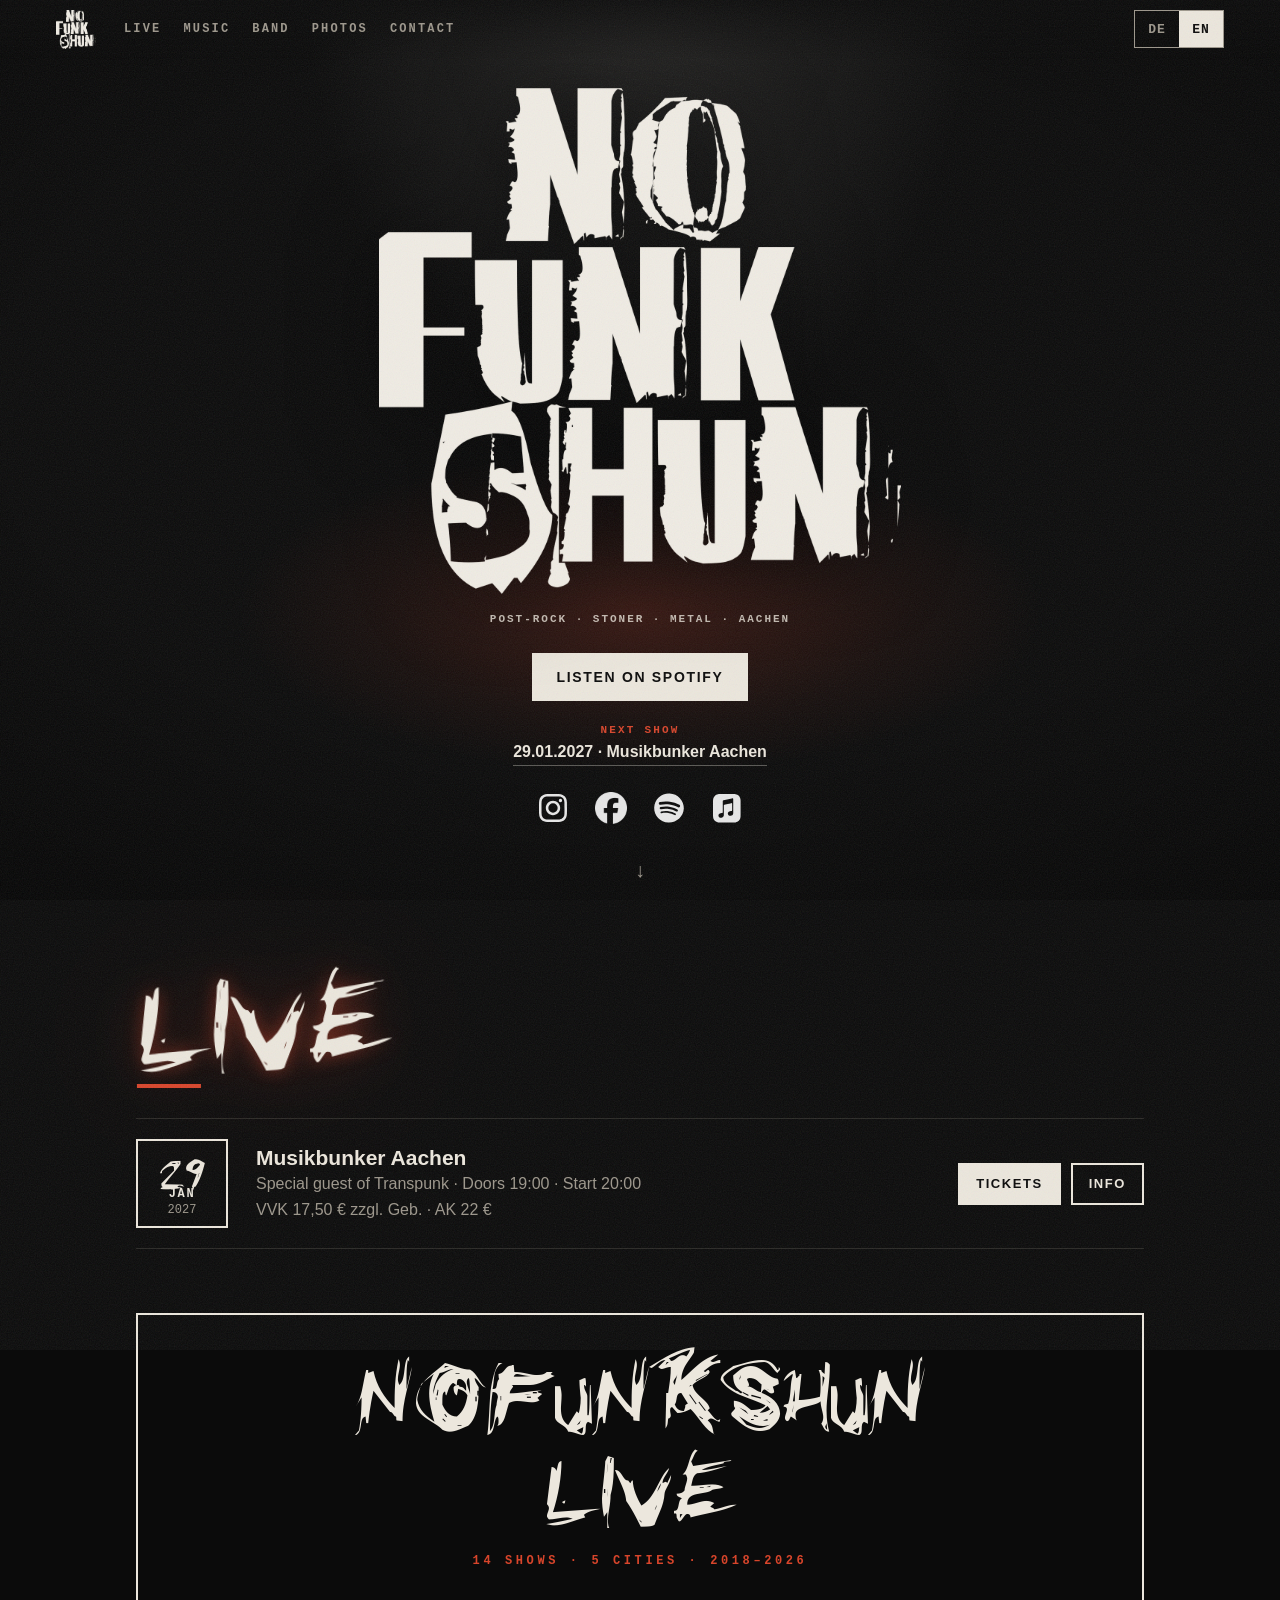
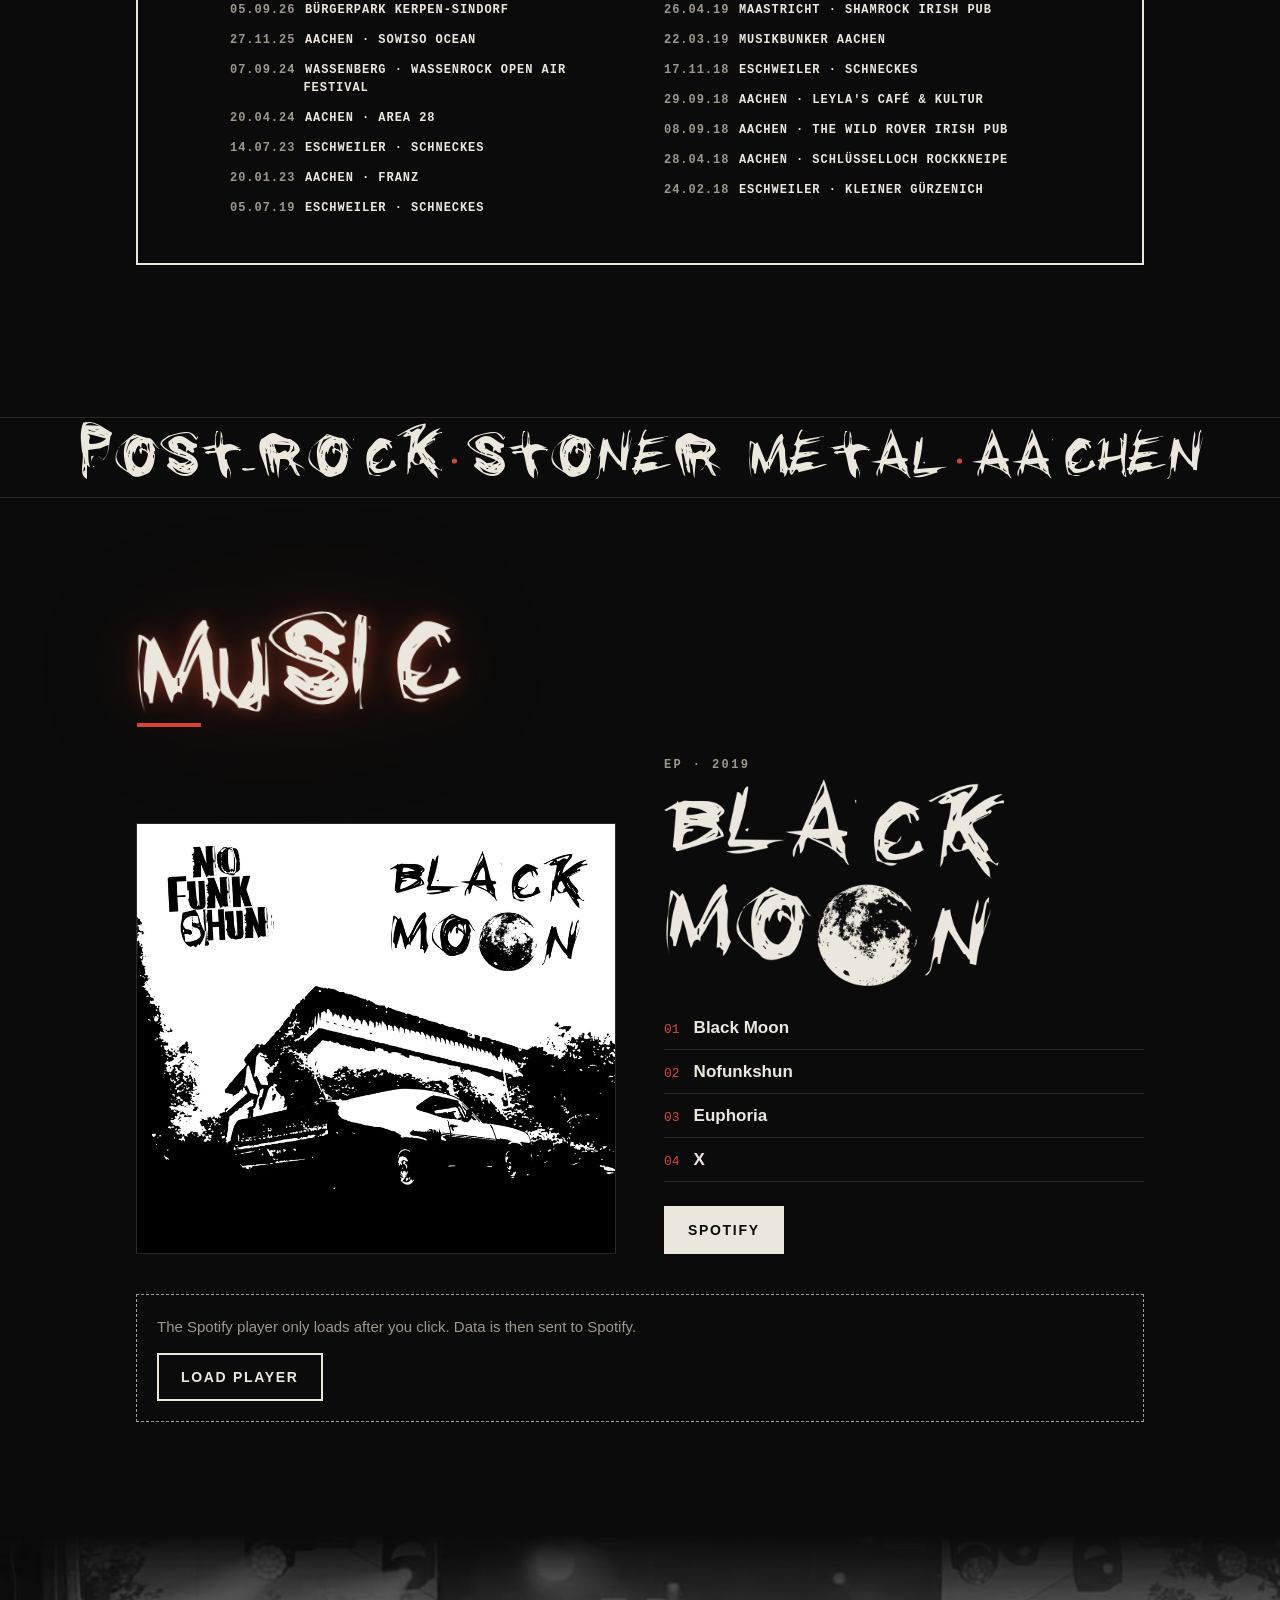
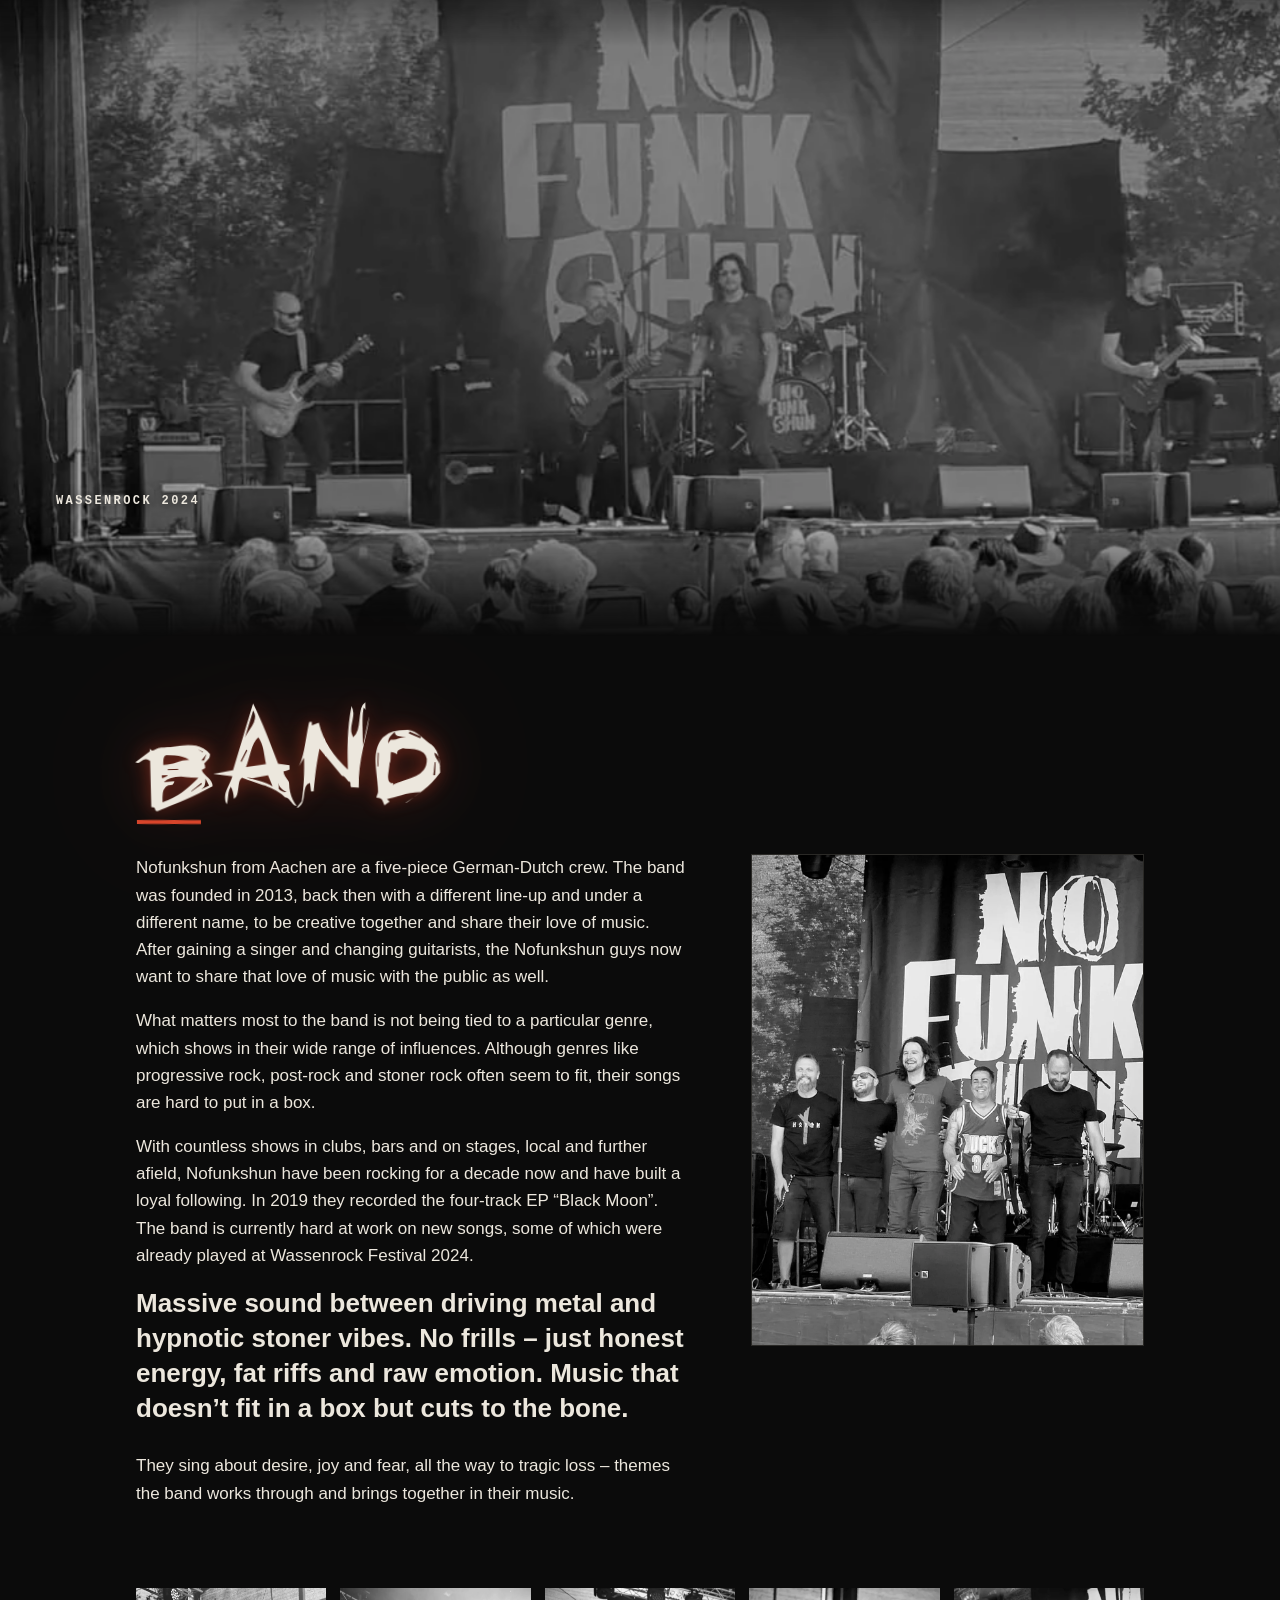
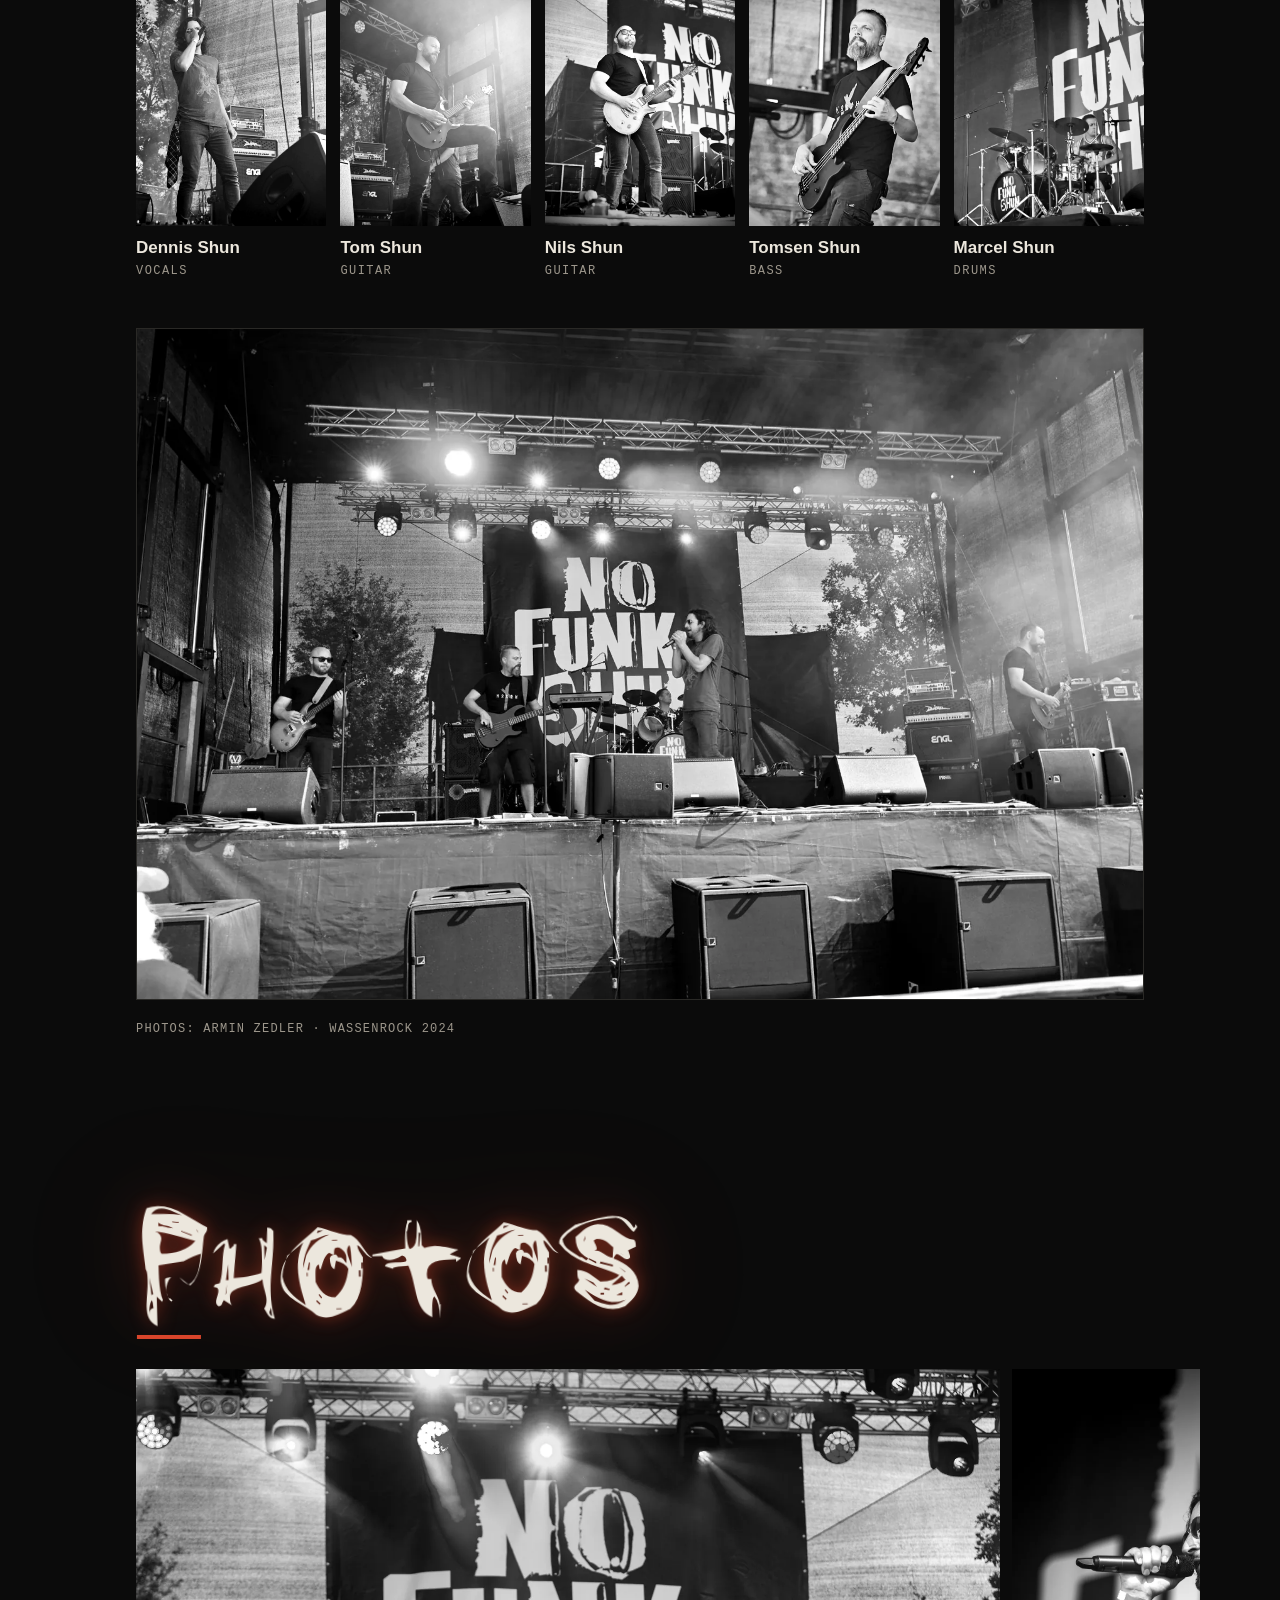
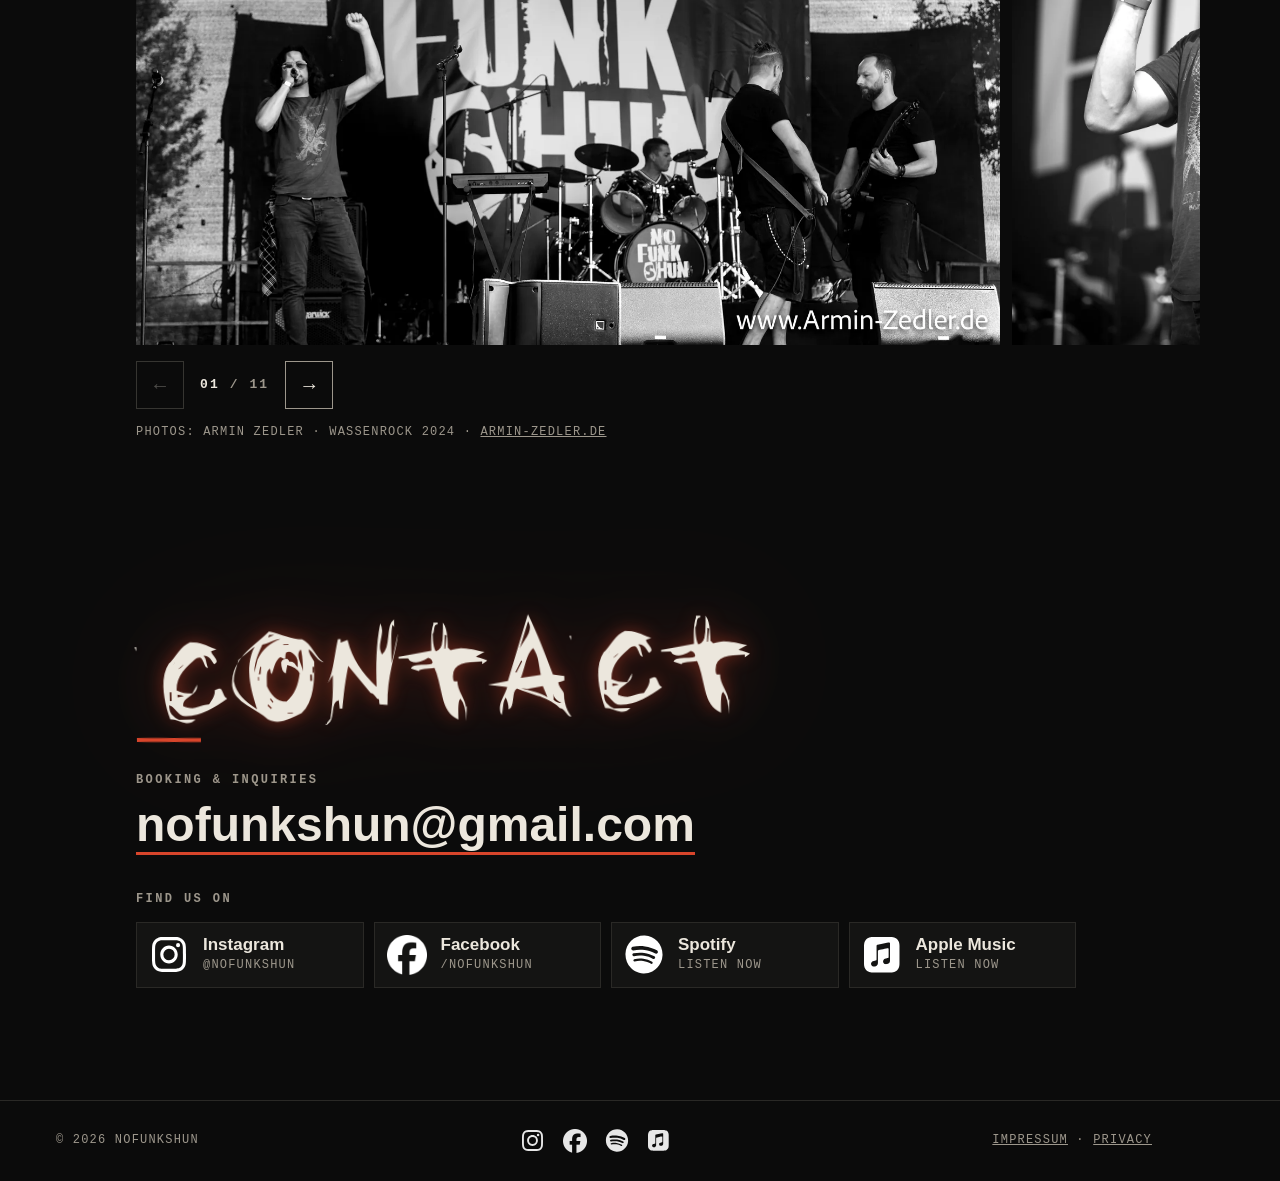
==== commit feabef21: "Apple Music dazu, Plattform-Zeichen weiß aus offiziellen Dateien - Apple Music im Startbereich, im K" ====
--- a/index.html
+++ b/index.html
@@ -13,7 +13,7 @@
   <meta property="og:description" content="Post-Rock · Stoner · Metal aus Aachen.">
   <meta property="og:image" content="assets/img/band-closeup.webp">
   <link rel="preload" href="assets/fonts/grunge.ttf" as="font" type="font/ttf" crossorigin>
-  <link rel="stylesheet" href="styles.css?v=20261109w">
+  <link rel="stylesheet" href="styles.css?v=20261109x">
   <script>
     // Sprache vor dem ersten Zeichnen setzen, damit nichts flackert
     (function () {
@@ -27,25 +27,6 @@
   </script>
 </head>
 <body>
-  <!-- App-Zeichen für Instagram, Facebook, Spotify (einmal definiert, per <use> genutzt) -->
-  <svg width="0" height="0" style="position:absolute" aria-hidden="true" focusable="false">
-    <symbol id="ic-instagram" viewBox="0 0 24 24">
-      <rect x="3.2" y="3.2" width="17.6" height="17.6" rx="5.2" fill="none" stroke="#fff" stroke-width="2"/>
-      <circle cx="12" cy="12" r="4.1" fill="none" stroke="#fff" stroke-width="2"/>
-      <circle cx="17.2" cy="6.8" r="1.25" fill="#fff"/>
-    </symbol>
-    <symbol id="ic-facebook" viewBox="0 0 24 24">
-      <path fill="#fff" d="M13.6 22v-8.1h2.8l.45-3.3H13.6V8.5c0-.95.28-1.6 1.65-1.6h1.75V4c-.3-.04-1.35-.13-2.55-.13-2.5 0-4.25 1.53-4.25 4.35v2.4H7.4v3.3h2.8V22z"/>
-    </symbol>
-    <symbol id="ic-spotify" viewBox="0 0 24 24">
-      <circle cx="12" cy="12" r="10" fill="#1ed760"/>
-      <g fill="none" stroke="#000" stroke-linecap="round">
-        <path d="M6.4 9.2c3.6-1.1 8.2-.75 11.3 1.1" stroke-width="1.9"/>
-        <path d="M7 12.4c3-.85 6.6-.5 9.3 1.05" stroke-width="1.6"/>
-        <path d="M7.6 15.4c2.5-.65 5.2-.35 7.3.9" stroke-width="1.3"/>
-      </g>
-    </symbol>
-  </svg>
   <div class="progress" aria-hidden="true"></div>
   <a class="skip" href="#live"><span lang="de">Zum Inhalt</span><span lang="en">Skip to content</span></a>
 
@@ -83,9 +64,10 @@
           </a>
           <a class="hero__next" href="#live" id="next-gig-btn" hidden></a>
           <ul class="app-row hero__social">
-            <li><a href="https://www.instagram.com/nofunkshun/" target="_blank" rel="noopener" aria-label="Instagram"><span class="app app--instagram"><svg aria-hidden="true" focusable="false"><use href="#ic-instagram"/></svg></span></a></li>
-            <li><a href="https://www.facebook.com/nofunkshun/" target="_blank" rel="noopener" aria-label="Facebook"><span class="app app--facebook"><svg aria-hidden="true" focusable="false"><use href="#ic-facebook"/></svg></span></a></li>
-            <li><a href="https://open.spotify.com/artist/3h1Febi28MziUNpcq5khGA" target="_blank" rel="noopener" aria-label="Spotify"><span class="app app--spotify"><svg aria-hidden="true" focusable="false"><use href="#ic-spotify"/></svg></span></a></li>
+            <li><a href="https://www.instagram.com/nofunkshun/" target="_blank" rel="noopener" aria-label="Instagram"><span class="app app--instagram"><img src="assets/icons/instagram.svg" alt="" width="32" height="32"></span></a></li>
+            <li><a href="https://www.facebook.com/nofunkshun/" target="_blank" rel="noopener" aria-label="Facebook"><span class="app app--facebook"><img src="assets/icons/facebook.png" alt="" width="32" height="32"></span></a></li>
+            <li><a href="https://open.spotify.com/artist/3h1Febi28MziUNpcq5khGA" target="_blank" rel="noopener" aria-label="Spotify"><span class="app app--spotify"><img src="assets/icons/spotify.svg" alt="" width="32" height="32"></span></a></li>
+            <li><a href="https://music.apple.com/de/artist/nofunkshun/1478715023" target="_blank" rel="noopener" aria-label="Apple Music"><span class="app app--apple-music"><img src="assets/icons/apple-music.svg" alt="" width="32" height="32"></span></a></li>
           </ul>
         </div>
       </div>
@@ -239,16 +221,20 @@
       <p class="kicker kicker--social"><span lang="de">Hier findet ihr uns</span><span lang="en">Find us on</span></p>
       <ul class="social">
         <li><a href="https://www.instagram.com/nofunkshun/" target="_blank" rel="noopener">
-          <span class="app app--instagram"><svg aria-hidden="true" focusable="false"><use href="#ic-instagram"/></svg></span>
+          <span class="app app--instagram"><img src="assets/icons/instagram.svg" alt="" width="32" height="32"></span>
           <span class="social__txt"><b>Instagram</b><small>@nofunkshun</small></span>
         </a></li>
         <li><a href="https://www.facebook.com/nofunkshun/" target="_blank" rel="noopener">
-          <span class="app app--facebook"><svg aria-hidden="true" focusable="false"><use href="#ic-facebook"/></svg></span>
+          <span class="app app--facebook"><img src="assets/icons/facebook.png" alt="" width="32" height="32"></span>
           <span class="social__txt"><b>Facebook</b><small>/nofunkshun</small></span>
         </a></li>
         <li><a href="https://open.spotify.com/artist/3h1Febi28MziUNpcq5khGA" target="_blank" rel="noopener">
-          <span class="app app--spotify"><svg aria-hidden="true" focusable="false"><use href="#ic-spotify"/></svg></span>
+          <span class="app app--spotify"><img src="assets/icons/spotify.svg" alt="" width="32" height="32"></span>
           <span class="social__txt"><b>Spotify</b><small><span lang="de">Jetzt reinhören</span><span lang="en">Listen now</span></small></span>
+        </a></li>
+        <li><a href="https://music.apple.com/de/artist/nofunkshun/1478715023" target="_blank" rel="noopener">
+          <span class="app app--apple-music"><img src="assets/icons/apple-music.svg" alt="" width="32" height="32"></span>
+          <span class="social__txt"><b>Apple Music</b><small><span lang="de">Jetzt reinhören</span><span lang="en">Listen now</span></small></span>
         </a></li>
       </ul>
     </section>
@@ -257,9 +243,10 @@
   <footer class="foot">
     <p>© <span id="year">2026</span> Nofunkshun</p>
     <ul class="app-row foot__social">
-      <li><a href="https://www.instagram.com/nofunkshun/" target="_blank" rel="noopener" aria-label="Instagram"><span class="app app--instagram"><svg aria-hidden="true" focusable="false"><use href="#ic-instagram"/></svg></span></a></li>
-      <li><a href="https://www.facebook.com/nofunkshun/" target="_blank" rel="noopener" aria-label="Facebook"><span class="app app--facebook"><svg aria-hidden="true" focusable="false"><use href="#ic-facebook"/></svg></span></a></li>
-      <li><a href="https://open.spotify.com/artist/3h1Febi28MziUNpcq5khGA" target="_blank" rel="noopener" aria-label="Spotify"><span class="app app--spotify"><svg aria-hidden="true" focusable="false"><use href="#ic-spotify"/></svg></span></a></li>
+      <li><a href="https://www.instagram.com/nofunkshun/" target="_blank" rel="noopener" aria-label="Instagram"><span class="app app--instagram"><img src="assets/icons/instagram.svg" alt="" width="32" height="32"></span></a></li>
+      <li><a href="https://www.facebook.com/nofunkshun/" target="_blank" rel="noopener" aria-label="Facebook"><span class="app app--facebook"><img src="assets/icons/facebook.png" alt="" width="32" height="32"></span></a></li>
+      <li><a href="https://open.spotify.com/artist/3h1Febi28MziUNpcq5khGA" target="_blank" rel="noopener" aria-label="Spotify"><span class="app app--spotify"><img src="assets/icons/spotify.svg" alt="" width="32" height="32"></span></a></li>
+      <li><a href="https://music.apple.com/de/artist/nofunkshun/1478715023" target="_blank" rel="noopener" aria-label="Apple Music"><span class="app app--apple-music"><img src="assets/icons/apple-music.svg" alt="" width="32" height="32"></span></a></li>
     </ul>
     <p>
       <a href="impressum.html">Impressum</a> ·
@@ -270,7 +257,7 @@
   <!-- Nach oben: erscheint, sobald der Startbereich aus dem Bild ist -->
   <a class="to-top" href="#top"><span aria-hidden="true">↑</span><span class="vh"><span lang="de">Nach oben</span><span lang="en">Back to top</span></span></a>
 
-  <script src="gigs.js?v=20261109w"></script>
-  <script src="script.js?v=20261109w"></script>
+  <script src="gigs.js?v=20261109x"></script>
+  <script src="script.js?v=20261109x"></script>
 </body>
 </html>
--- a/styles.css
+++ b/styles.css
@@ -310,8 +310,10 @@
 .kicker--social { margin-top: 8px; margin-bottom: 14px; }
 .social {
   list-style: none; margin: 0; padding: 0;
-  display: grid; gap: 10px; grid-template-columns: repeat(auto-fit, minmax(220px, 1fr)); max-width: 780px;
-}
+  display: grid; gap: 10px; grid-template-columns: 1fr; max-width: 940px;
+}
+@media (min-width: 480px) { .social { grid-template-columns: repeat(2, 1fr); } }
+@media (min-width: 960px) { .social { grid-template-columns: repeat(4, 1fr); } }
 .social a {
   display: flex; align-items: center; gap: 14px; padding: 12px 16px 12px 12px;
   background: var(--bg-2); border: 1px solid var(--line); text-decoration: none;
@@ -322,26 +324,23 @@
 .social__txt b { font-size: 17px; line-height: 1.1; }
 .social__txt small { font: 12px/1.3 var(--mono); letter-spacing: .1em; text-transform: uppercase; color: var(--ink-dim); }
 
-/* App-Kachel: abgerundetes Quadrat wie auf dem Handy */
+/* Plattform-Zeichen: offizielle weiße Dateien der Anbieter (assets/icons/), unverändert */
 .app {
-  --s: 52px;
+  --s: 40px;
   flex: none; display: grid; place-items: center;
-  width: var(--s); height: var(--s); border-radius: 23%;
-}
-.app svg { width: 62%; height: 62%; }
-.app--instagram { background: radial-gradient(circle at 30% 107%, #fdf497 0%, #fdf497 5%, #fd5949 45%, #d6249f 60%, #285aeb 90%); }
-.app--facebook  { background: #0866ff; }
-.app--facebook svg { width: 76%; height: 76%; }
-.app--spotify   { background: #000; box-shadow: inset 0 0 0 1px #2a2a2a; }
-.app--spotify svg { width: 74%; height: 74%; }
+  width: var(--s); height: var(--s);
+}
+.app img { width: 100%; height: 100%; object-fit: contain; }
+.app--instagram img { width: 86%; height: 86%; }
+.app--apple-music img { width: 90%; height: 90%; }
 
 /* Reihe nur aus App-Kacheln (Start und Fußzeile) */
 .app-row { list-style: none; margin: 0; padding: 0; display: flex; gap: 10px; align-items: center; justify-content: center; }
-.app-row a { display: block; border-radius: 23%; transition: transform .2s; }
-.app-row a:hover, .app-row a:focus-visible { transform: translateY(-2px); }
-.foot__social .app { --s: 32px; }
-.hero__social { gap: 14px; }
-.hero__social .app { --s: 44px; }
+.app-row a { display: block; padding: 4px; opacity: .9; transition: transform .2s, opacity .2s; }
+.app-row a:hover, .app-row a:focus-visible { transform: translateY(-2px); opacity: 1; }
+.foot__social .app { --s: 24px; }
+.hero__social { gap: 18px; }
+.hero__social .app { --s: 32px; }
 
 /* ── Fuß ────────────────────────────────────── */
 .foot {
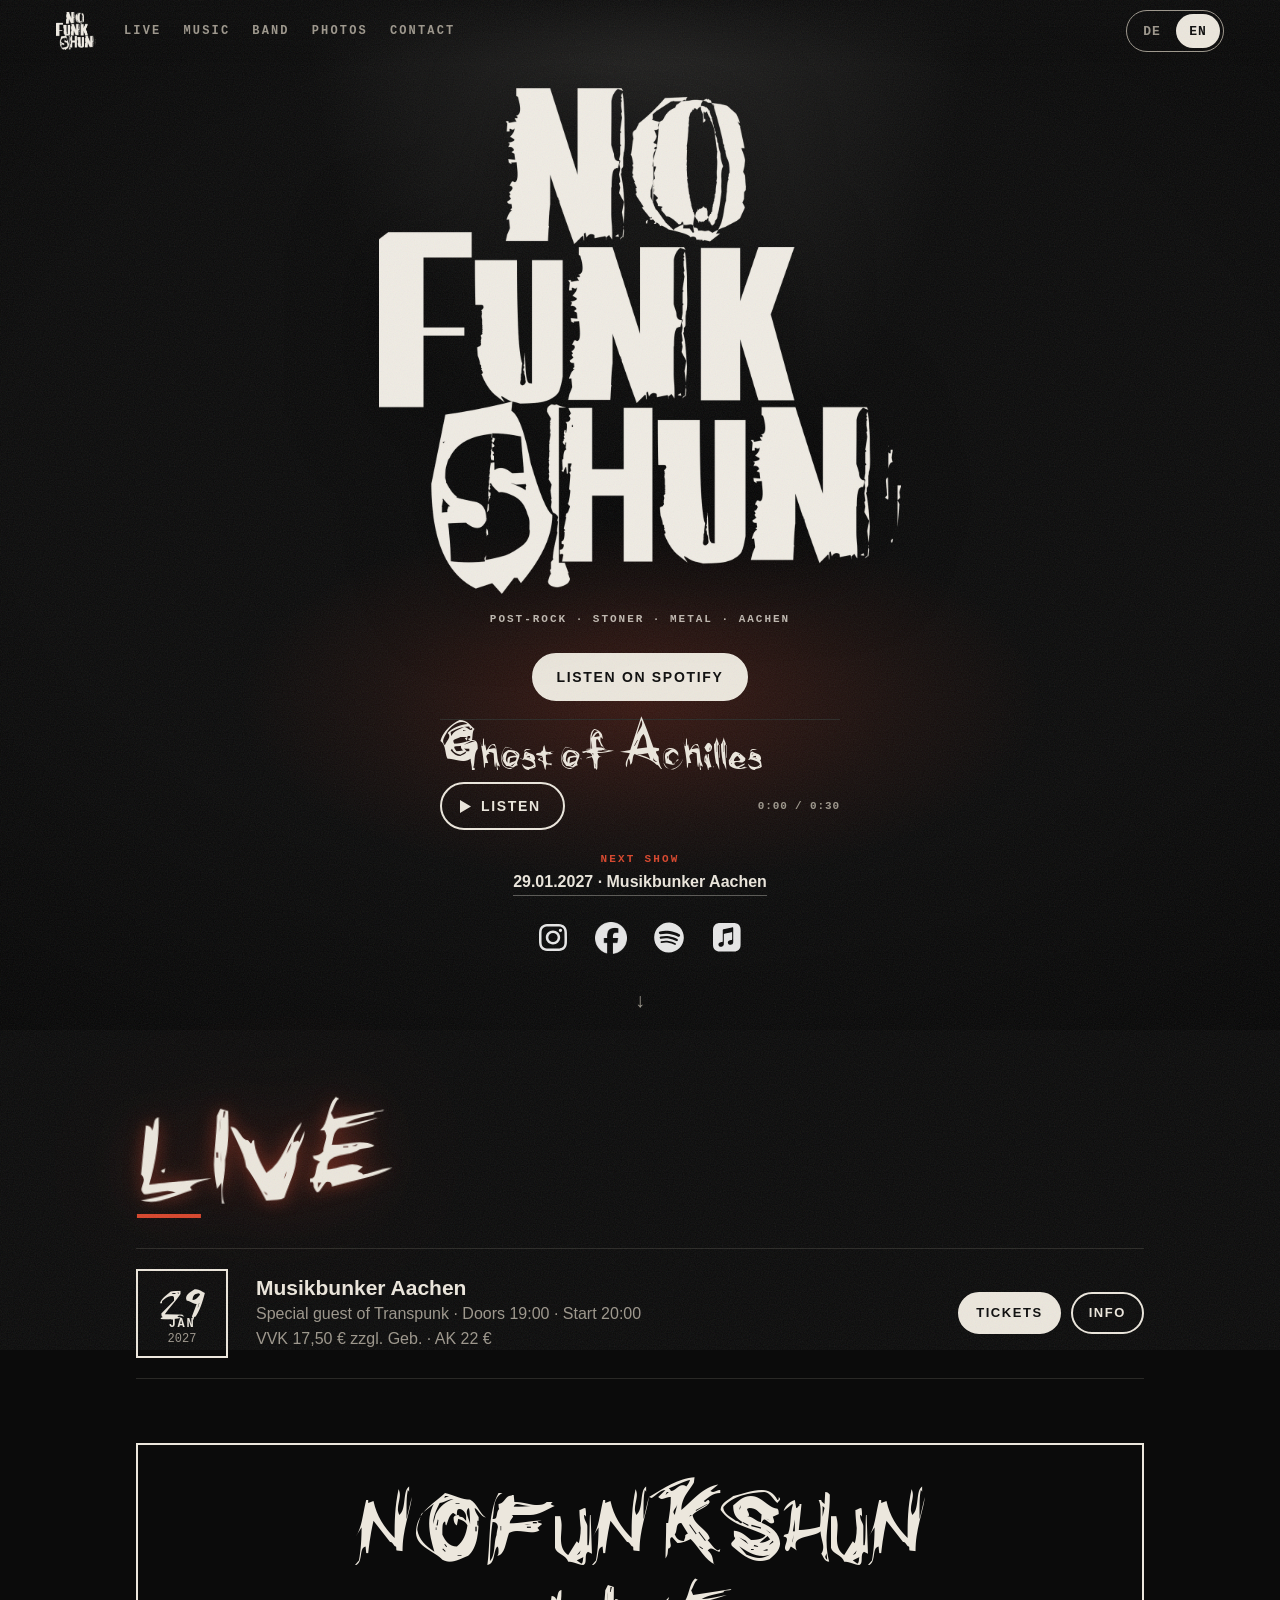
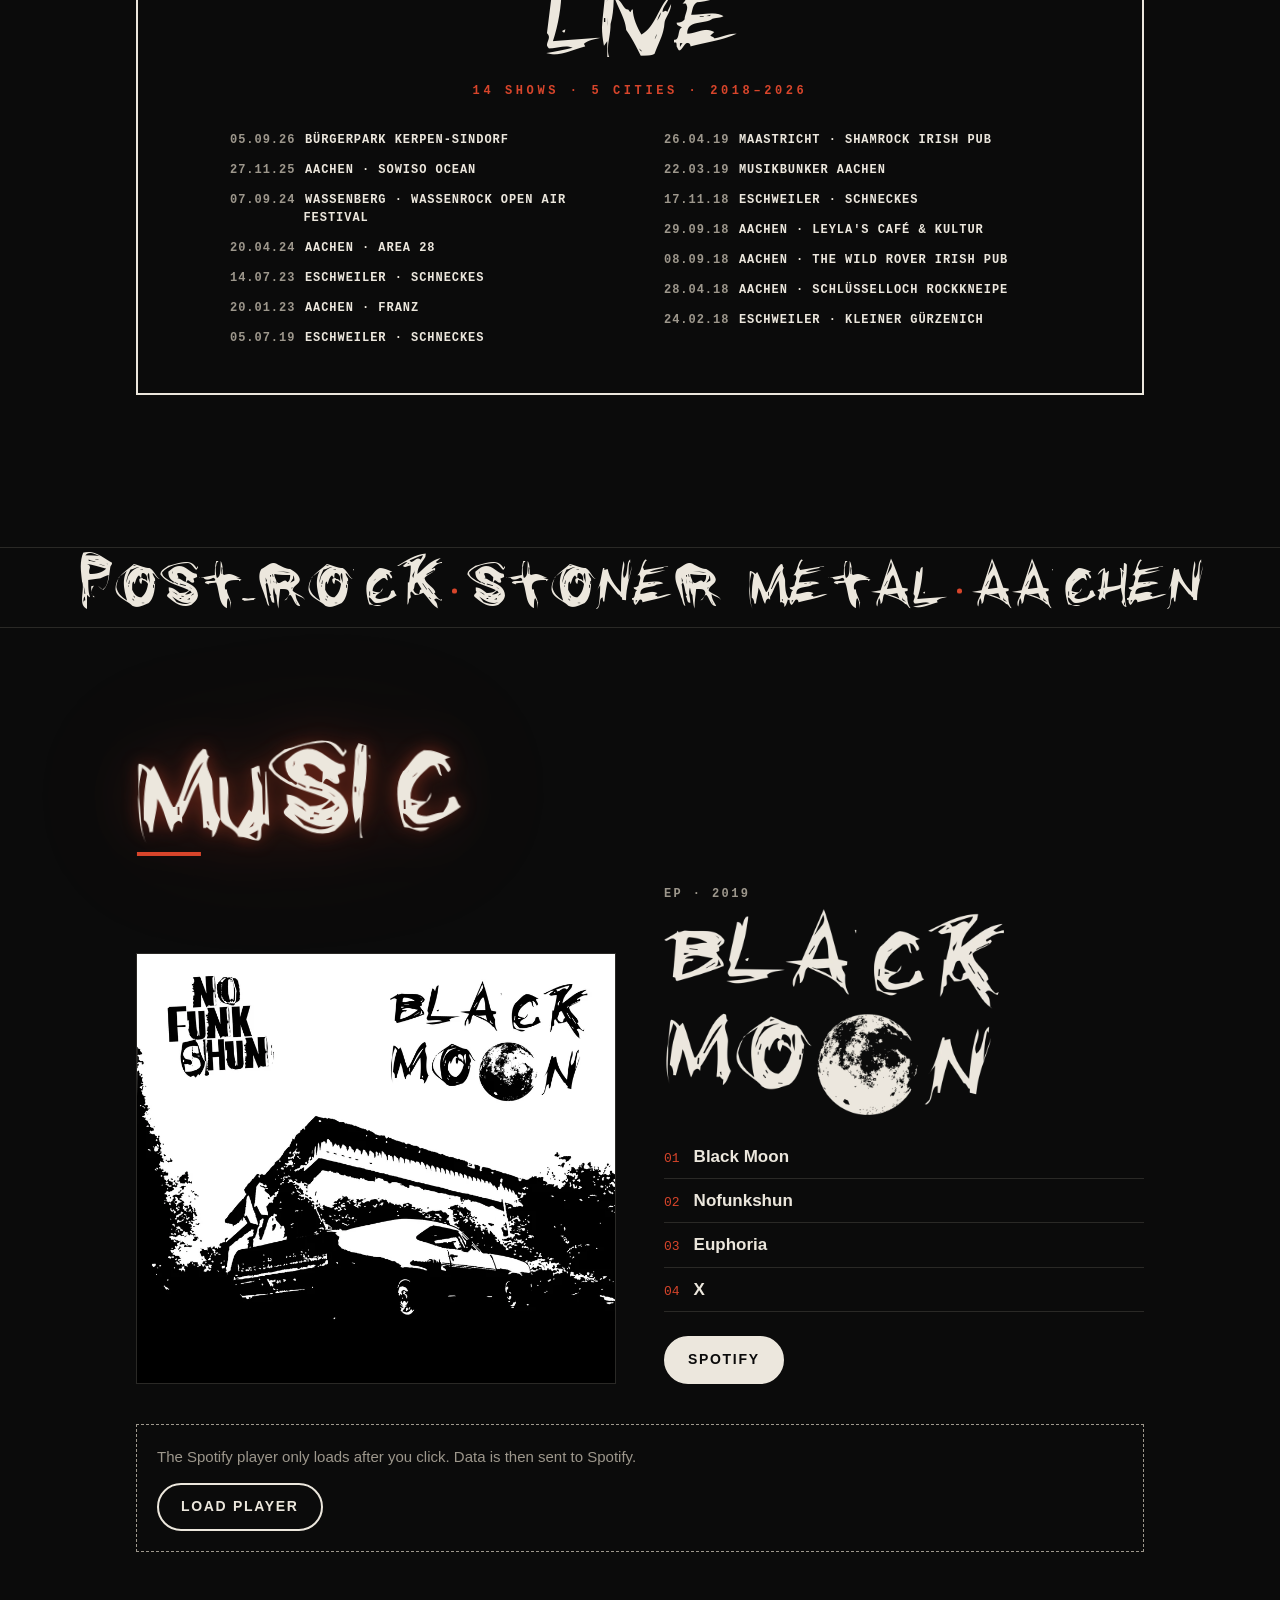
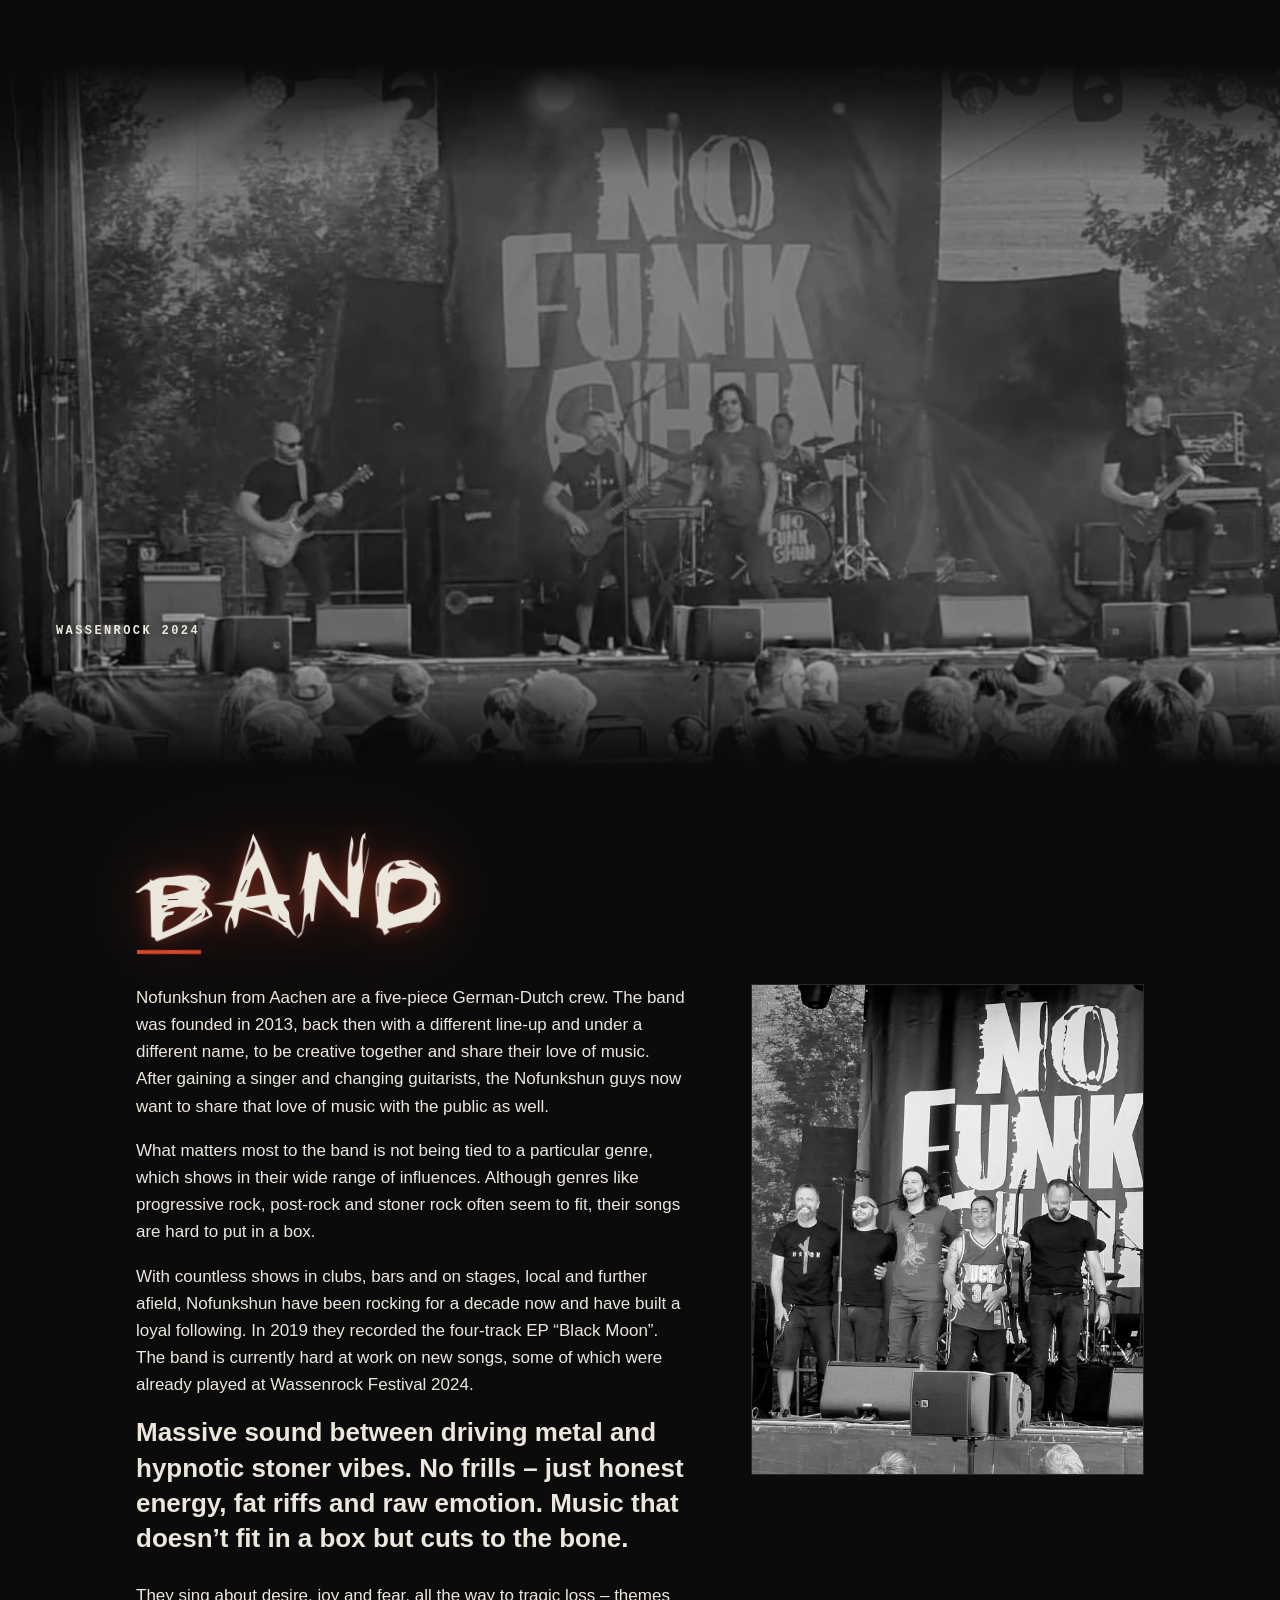
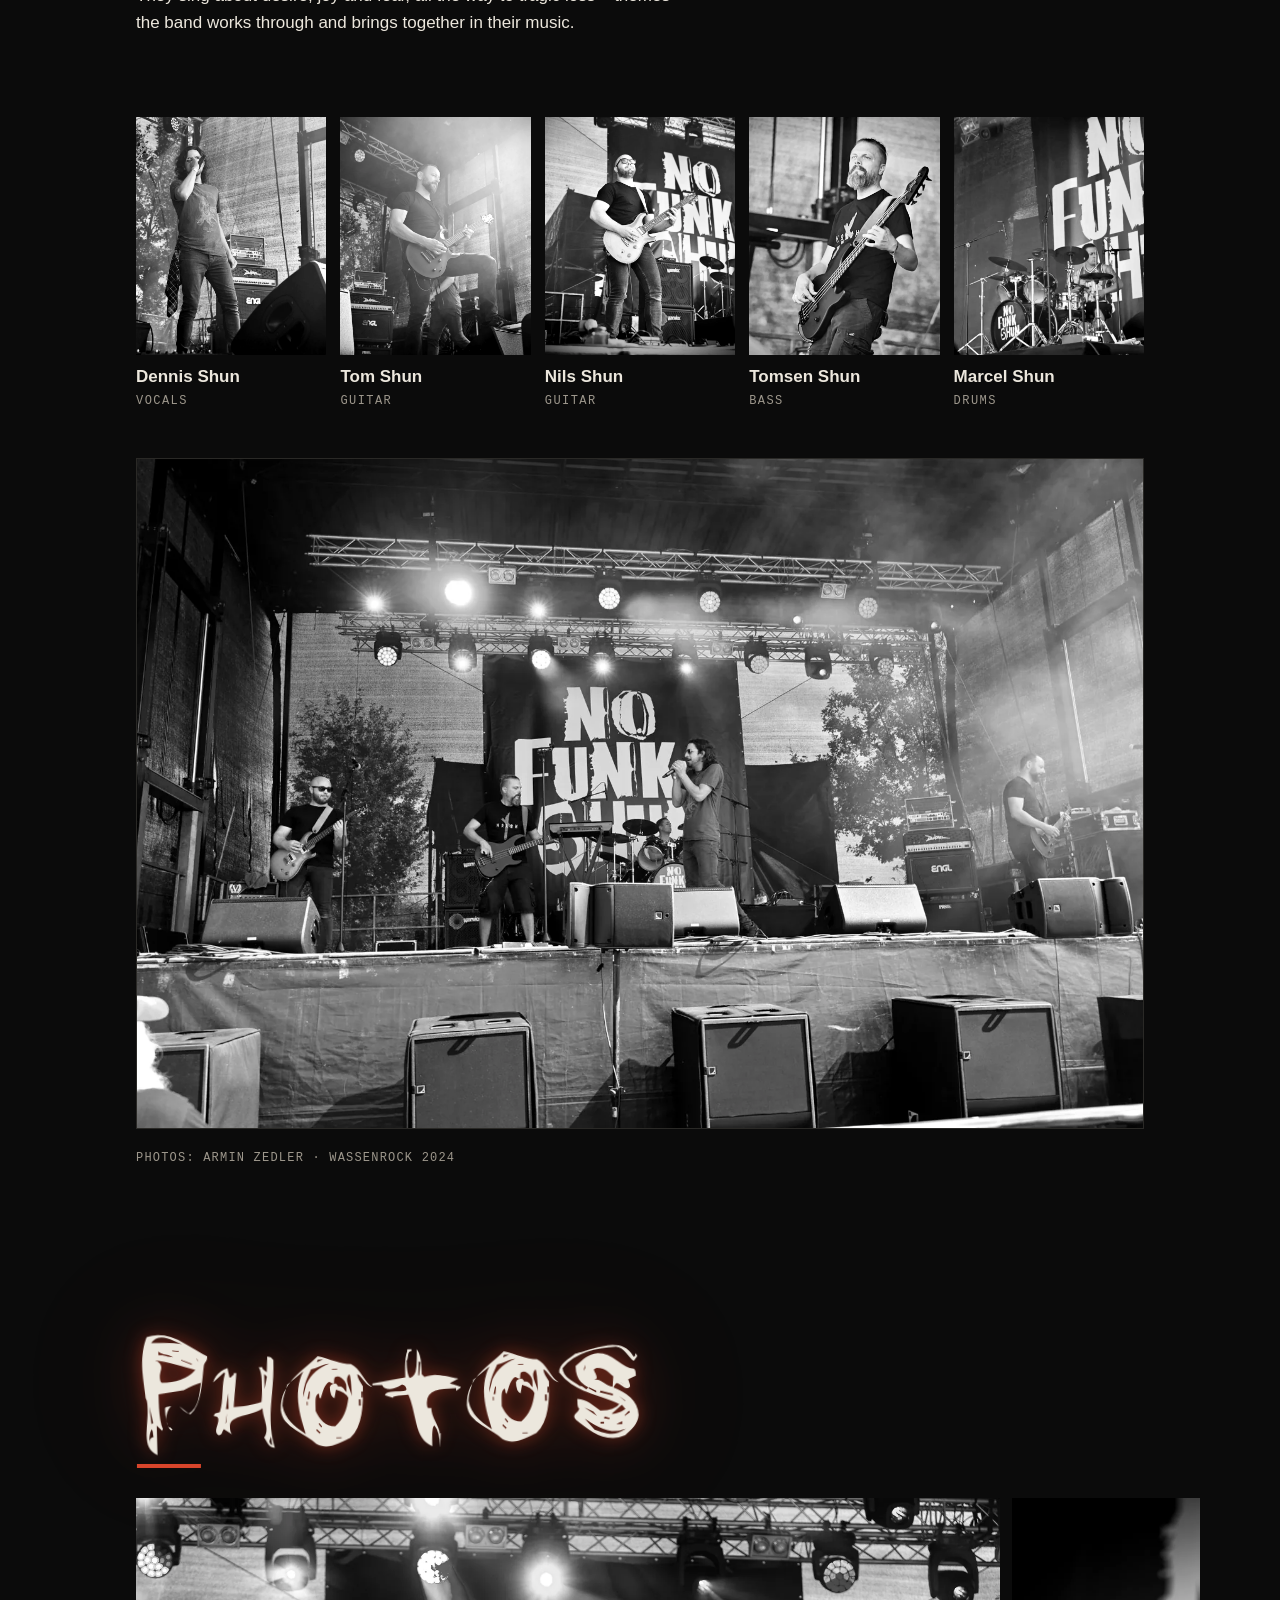
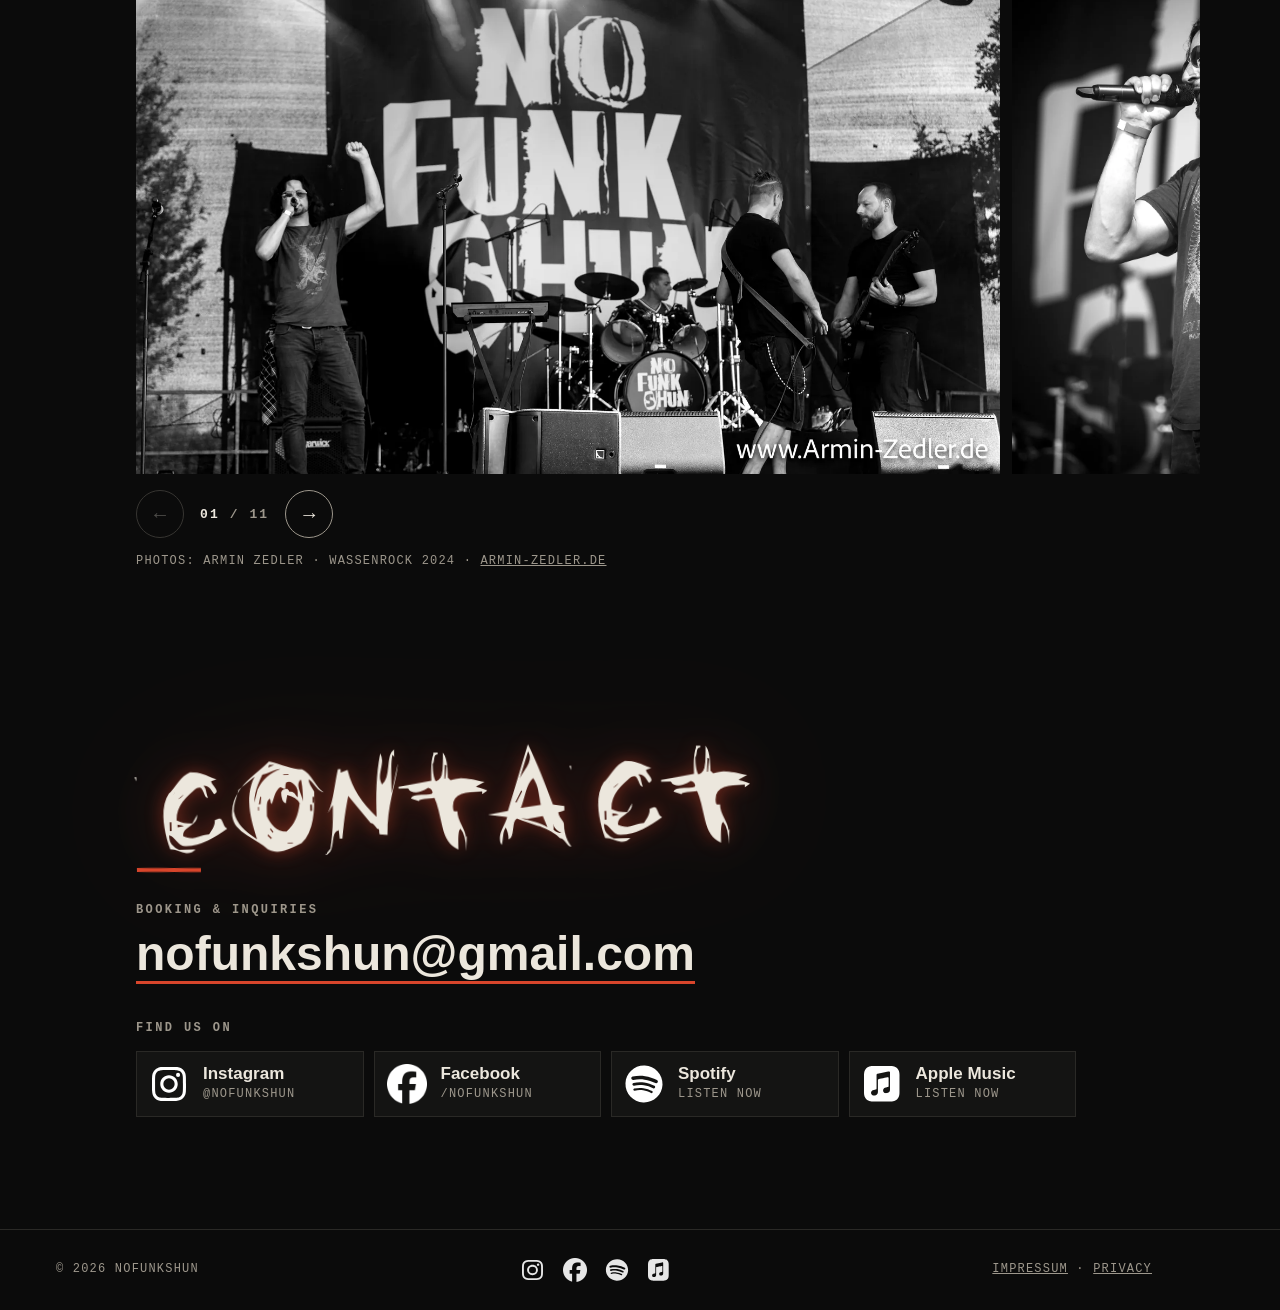
==== commit efe03630: "Teaser „Ghost of Achilles“: Logo wird zum Equalizer, Buttons als Pillen - Startbereich: 30 s Vorgesc" ====
--- a/index.html
+++ b/index.html
@@ -13,7 +13,7 @@
   <meta property="og:description" content="Post-Rock · Stoner · Metal aus Aachen.">
   <meta property="og:image" content="assets/img/band-closeup.webp">
   <link rel="preload" href="assets/fonts/grunge.ttf" as="font" type="font/ttf" crossorigin>
-  <link rel="stylesheet" href="styles.css?v=20261109x">
+  <link rel="stylesheet" href="styles.css?v=20261111b">
   <script>
     // Sprache vor dem ersten Zeichnen setzen, damit nichts flackert
     (function () {
@@ -56,12 +56,33 @@
           <img src="assets/img/logo-1400.webp" srcset="assets/img/logo.webp 900w, assets/img/logo-1400.webp 1400w" sizes="min(86vw, 640px, 58svh)" alt="Nofunkshun" width="1400" height="1356" fetchpriority="high">
           <span class="glitch glitch--red" aria-hidden="true"></span>
           <span class="glitch glitch--ink" aria-hidden="true"></span>
+          <!-- Zeichenfläche für den Teaser: nur sichtbar, solange der Vorgeschmack läuft (teaser.js) -->
+          <canvas class="hero__eq" aria-hidden="true"></canvas>
         </h1>
         <p class="hero__genre">Post-Rock · Stoner · Metal · Aachen</p>
         <div class="hero__cta">
           <a class="btn btn--solid" href="https://open.spotify.com/artist/3h1Febi28MziUNpcq5khGA" target="_blank" rel="noopener">
             <span lang="de">Auf Spotify hören</span><span lang="en">Listen on Spotify</span>
           </a>
+          <!-- Teaser: 30 s Vorgeschmack auf einen neuen Song. Das Logo wird solange zum Equalizer (teaser.js).
+               Daten und Ton: assets/teaser/, erzeugt im Videoprojekt mit scripts/web_teaser.py -->
+          <div class="teaser" data-teaser data-teaser-base="assets/teaser/">
+            <p class="teaser__title">Ghost of Achilles</p>
+            <button type="button" class="teaser__btn" aria-pressed="false">
+              <span class="teaser__icon" aria-hidden="true"></span>
+              <span class="teaser__label">
+                <span data-zustand="aus"><span lang="de">Reinhören</span><span lang="en">Listen</span></span>
+                <span data-zustand="an"><span lang="de">Stopp</span><span lang="en">Stop</span></span>
+              </span>
+              <!-- Eine sichtbare Zeile „Neuer Song · 30 s mit Ton“ gibt es bewusst nicht (11.11.2026).
+                   Für Screenreader steht hier weiter, dass ein Klick Ton abspielt. -->
+              <span class="vh"><span lang="de">: Ghost of Achilles, neuer Song, 30 Sekunden mit Ton</span><span lang="en">: Ghost of Achilles, new song, 30 seconds with sound</span></span>
+            </button>
+            <span class="teaser__time" aria-hidden="true">0:00 / 0:30</span>
+            <p class="teaser__error" hidden>
+              <span lang="de">Ton konnte nicht geladen werden</span><span lang="en">Sound could not be loaded</span>
+            </p>
+          </div>
           <a class="hero__next" href="#live" id="next-gig-btn" hidden></a>
           <ul class="app-row hero__social">
             <li><a href="https://www.instagram.com/nofunkshun/" target="_blank" rel="noopener" aria-label="Instagram"><span class="app app--instagram"><img src="assets/icons/instagram.svg" alt="" width="32" height="32"></span></a></li>
@@ -257,7 +278,16 @@
   <!-- Nach oben: erscheint, sobald der Startbereich aus dem Bild ist -->
   <a class="to-top" href="#top"><span aria-hidden="true">↑</span><span class="vh"><span lang="de">Nach oben</span><span lang="en">Back to top</span></span></a>
 
-  <script src="gigs.js?v=20261109x"></script>
-  <script src="script.js?v=20261109x"></script>
+  <!-- Kleine Leiste, solange der Vorgeschmack läuft und der Knopf nicht zu sehen ist -->
+  <div class="teaser-mini" hidden>
+    <span>Ghost of Achilles</span>
+    <span class="teaser-mini__time">0:00 / 0:30</span>
+    <button type="button"><span lang="de">Stopp</span><span lang="en">Stop</span></button>
+  </div>
+
+  <script src="gigs.js?v=20261111b"></script>
+  <script src="script.js?v=20261111b"></script>
+  <script src="assets/teaser/ghost_of_achilles_30s.js?v=20261111b" defer></script>
+  <script src="teaser.js?v=20261111b" defer></script>
 </body>
 </html>
--- a/styles.css
+++ b/styles.css
@@ -18,6 +18,7 @@
   --display: "Grunge", "Impact", "Arial Narrow", sans-serif;
   --text: "Helvetica Neue", Helvetica, Arial, system-ui, sans-serif;
   --mono: ui-monospace, "SF Mono", Menlo, monospace;
+  --radius-pill: 999px;    /* alle Bedienelemente sind Pillen (Design-System, 10.11.2026) */
   color-scheme: dark;
 }
 
@@ -67,11 +68,11 @@
 .bar__mark img { width: 40px; height: auto; opacity: 0; transition: opacity .3s; }
 .bar.is-solid .bar__mark img { opacity: 1; }
 .bar__nav { display: none; }
-.lang { margin-left: auto; display: flex; border: 1px solid var(--ink-dim); }
+.lang { margin-left: auto; display: flex; gap: 2px; padding: 3px; border: 1px solid var(--ink-dim); border-radius: var(--radius-pill); }
 .lang button {
   appearance: none; border: 0; background: transparent; color: var(--ink-dim);
   font: 600 13px/1 var(--mono); letter-spacing: .08em;
-  padding: 9px 11px; min-width: 44px; min-height: 36px; cursor: pointer;
+  padding: 8px 12px; min-width: 44px; min-height: 34px; cursor: pointer; border-radius: var(--radius-pill);
 }
 html[data-lang="de"] .lang [data-set-lang="de"],
 html[data-lang="en"] .lang [data-set-lang="en"] { background: var(--ink); color: var(--bg); }
@@ -145,7 +146,7 @@
 .btn {
   display: inline-flex; align-items: center; justify-content: center;
   min-height: 48px; padding: 12px 22px;
-  border: 2px solid var(--ink); background: transparent; color: var(--ink);
+  border: 2px solid var(--ink); border-radius: var(--radius-pill); background: transparent; color: var(--ink);
   font: 700 14px/1.2 var(--text); letter-spacing: .12em; text-transform: uppercase;
   text-decoration: none; cursor: pointer;
   transition: background .15s, color .15s, border-color .15s;
@@ -287,7 +288,7 @@
 .show__nav { display: flex; align-items: center; gap: 16px; margin: 16px var(--pad) 0; }
 .show__btn {
   width: 48px; height: 48px; display: grid; place-items: center; cursor: pointer;
-  background: none; color: var(--ink); border: 1px solid var(--ink-dim); font: 20px/1 var(--text);
+  background: none; color: var(--ink); border: 1px solid var(--ink-dim); border-radius: var(--radius-pill); font: 20px/1 var(--text);
   transition: background-color .15s, color .15s, opacity .15s;
 }
 .show__btn:hover, .show__btn:focus-visible { background: var(--ink); color: var(--bg); border-color: var(--ink); }
@@ -426,7 +427,7 @@
   position: fixed; z-index: 45;
   right: max(16px, env(safe-area-inset-right)); bottom: max(16px, env(safe-area-inset-bottom));
   width: 48px; height: 48px; display: grid; place-items: center;
-  background: rgba(11,11,11,.82); color: var(--ink); border: 1px solid var(--ink-dim);
+  background: rgba(11,11,11,.82); color: var(--ink); border: 1px solid var(--ink-dim); border-radius: var(--radius-pill);
   -webkit-backdrop-filter: blur(6px); backdrop-filter: blur(6px);
   font: 22px/1 var(--text); text-decoration: none;
   opacity: 0; translate: 0 12px; pointer-events: none;
@@ -576,3 +577,125 @@
     }
   }
 }
+
+
+/* ══ Teaser: Vorgeschmack auf einen neuen Song (10.11.2026) ══════════════════
+   Das Logo im Startbereich wird für 30 s zum Equalizer (teaser.js), danach ist alles wie vorher.
+   Bauteil „Teaser“ im Design-System. Bedienung:
+     - EIN Knopf, der sagt, was er tut: „Reinhören“ ↔ „Stopp“
+     - keine Zeile darüber: nur Titel, Knopf, Zeit (11.11.2026: so fügt es sich am besten ein)
+     - kein Fortschrittsbalken: der Songtitel läuft von links nach rechts voll (--teaser-p von 0 bis 1)
+   Neuer Song: Titel im HTML ändern, assets/teaser/<song>_30s.m4a + .js austauschen (Videoprojekt,
+   scripts/web_teaser.py). */
+.teaser {
+  container-type: inline-size;
+  width: min(100%, 400px);
+  display: grid; grid-template-columns: auto 1fr; align-items: center;
+  column-gap: 14px; row-gap: 10px;
+  padding-top: 14px; border-top: 1px solid var(--line);
+  text-align: left;
+}
+/* Songtitel in der Bandschrift, eine Zeile. Die Schrift läuft breit (0,76 em je Zeichen), deshalb richtet
+   sich die Größe nach der Breite des Bauteils. Der Kasten ist genau so breit wie der Text, damit das
+   Volllaufen am ersten Buchstaben beginnt und am letzten endet. */
+.teaser__title {
+  grid-column: 1 / -1; justify-self: start; white-space: nowrap;
+  /* Die Bandschrift ragt oben und links über ihren Zeilenkasten hinaus (das G von „Ghost“). Beim Volllaufen
+     wird nur innerhalb des Kastens gemalt, das G war deshalb angeschnitten. Darum Innenabstand, den ein
+     gleich großer negativer Außenabstand wieder aufhebt: mehr Malfläche, gleiche Lage. */
+  padding: .26em .12em .06em .1em; margin: -.26em -.12em -.06em -.1em;
+  font: 400 clamp(20px, 7.4cqi, 30px)/1.3 var(--display); color: var(--ink);
+}
+/* Läuft der Song: Der Titel ist erst blass und füllt sich von links mit der Schriftfarbe. Eine schmale
+   rostrote Kante markiert die Stelle. Harte Farbsprünge, kein weicher Verlauf. Bei 0 ist nichts gefüllt,
+   auch nicht der linke Überstand des ersten Buchstabens. */
+.teaser.is-an .teaser__title {
+  --x: calc(var(--teaser-p, 0) * 100%);
+  background: linear-gradient(90deg,
+    var(--ink) 0, var(--ink) calc(var(--x) - 3px),
+    var(--accent) calc(var(--x) - 3px), var(--accent) var(--x),
+    rgba(236, 231, 221, .26) var(--x), rgba(236, 231, 221, .26) 100%);
+  -webkit-background-clip: text; background-clip: text;
+  color: transparent; -webkit-text-fill-color: transparent;
+}
+.teaser__time {
+  justify-self: end;
+  font: 600 11px/1.4 var(--mono); letter-spacing: .08em; color: var(--ink-dim); font-variant-numeric: tabular-nums;
+}
+.teaser__error { grid-column: 1 / -1; margin: 0; font: 600 11px/1.4 var(--mono); letter-spacing: .12em; text-transform: uppercase; color: var(--ink-dim); }
+
+/* Knopf: Pille wie alle Buttons der Seite. Zeichen ▶ / ■ sind reine Formen, keine Icon-Datei. */
+.teaser__btn {
+  appearance: none; display: inline-flex; align-items: center; gap: 10px; cursor: pointer;
+  min-height: 48px; padding: 0 22px 0 18px;
+  border: 2px solid var(--ink); border-radius: var(--radius-pill); background: transparent; color: var(--ink);
+  font: 700 14px/1 var(--text); letter-spacing: .12em; text-transform: uppercase;
+  transition: background .15s, color .15s, border-color .15s;
+}
+.teaser__btn:hover { background: var(--ink); color: var(--bg); }
+.teaser__btn[aria-pressed="true"] { background: var(--ink); color: var(--bg); }
+.teaser__icon { display: grid; place-items: center; flex: none; }
+.teaser__icon::before {
+  content: ""; width: 11px; height: 13px; background: currentColor;
+  clip-path: polygon(0 0, 100% 50%, 0 100%);                 /* ▶ */
+}
+.teaser__btn[aria-pressed="true"] .teaser__icon::before { width: 11px; height: 11px; clip-path: none; }   /* ■ */
+.teaser__btn[aria-pressed="false"] [data-zustand="an"],
+.teaser__btn[aria-pressed="true"]  [data-zustand="aus"] { display: none; }
+
+/* ── Bühne: Zeichenfläche im Logo ───────────── */
+/* Liegt in <h1 class="hero__logo"> (position: relative) und steht seitlich 14 %, oben/unten 6 % über. */
+.hero__eq {
+  position: absolute; left: -14%; top: -6%; width: 128%; height: 112%; z-index: 1;
+  pointer-events: none; display: none;
+}
+.hero.is-teaser .hero__eq { display: block; }
+/* Solange der Equalizer läuft, zeichnet die Fläche das Logo (auch das Zurückblenden zum normalen Logo).
+   Das <img> bleibt für Screenreader und Layout stehen, ist aber unsichtbar. Die vorhandenen Glitch-Kopien
+   ruhen. Danach ist alles wieder wie vorher. */
+.hero.is-teaser .hero__logo img { visibility: hidden; animation: none; }
+.hero.is-teaser .hero__logo .glitch { display: none; }
+
+/* Lichtkegel und Glut des Startbereichs gehen mit: Bass → Glut, Höhen → Spot.
+   Nur opacity/transform, damit es beim Compositor bleibt. */
+.hero.is-teaser::before { animation: none; opacity: calc(.75 + var(--eq-hoch, 0) * .5); }
+.hero.is-teaser::after  { animation: none; opacity: calc(.7 + var(--eq-bass, 0) * 1.6); transform: scale(calc(1 + var(--eq-bass, 0) * .18)); }
+
+/* ── Kleine Leiste, wenn der Knopf aus dem Bild ist (Ton muss immer abschaltbar sein) ── */
+.teaser-mini {
+  position: fixed; left: 12px; bottom: 12px; z-index: 45;
+  bottom: max(12px, env(safe-area-inset-bottom));
+  display: flex; align-items: center; gap: 12px;
+  padding: 6px 6px 6px 16px;
+  background: var(--bg); border: 1px solid var(--ink-dim); border-radius: var(--radius-pill);
+  font: 600 11px/1.4 var(--mono); letter-spacing: .14em; text-transform: uppercase; color: var(--ink-dim);
+}
+.teaser-mini[hidden] { display: none; }
+.teaser-mini__time { font-variant-numeric: tabular-nums; color: var(--ink); }
+.teaser-mini button {
+  appearance: none; min-width: 48px; min-height: 44px; padding: 0 14px; cursor: pointer;
+  border: 0; border-radius: var(--radius-pill); background: var(--ink); color: var(--bg);
+  font: inherit; letter-spacing: inherit; text-transform: uppercase;
+}
+
+@media (prefers-reduced-motion: reduce) {
+  .teaser__btn { transition: none; }
+}
+
+/* Handy: Mit dem Teaser muss der Knopf „Reinhören“ ohne Scrollen zu sehen sein. Ein iPhone mit Safari-Leisten
+   hat nur etwa 664 px Höhe, im WebKit-Test (11.11.2026) war der Knopf dort an der Unterkante angeschnitten.
+   Deshalb oben und zwischen den Teilen etwas enger; das Logo bleibt gleich groß. Nur auf sehr niedrigen
+   Bildschirmen (unter 620 px) wird auch das Logo kleiner. Ohne Teaser im HTML gilt nichts davon. */
+@media (max-width: 759px) {
+  .hero:has(.teaser) { padding-top: 72px; }
+  .hero:has(.teaser) .hero__genre { margin: 12px 0 18px; }
+  .hero:has(.teaser) .hero__cta { gap: 14px; }
+  .hero:has(.teaser) .teaser { padding-top: 12px; }   /* Zeilenabstand bleibt 10 px: bei 8 stieß das A von „Achilles“ an die Zeile darüber */
+}
+@media (max-width: 759px) and (max-height: 620px) {
+  .hero:has(.teaser) .hero__logo { width: min(86vw, 640px, 40svh); }
+}
+
+/* Der Teaser steht im Startbereich zwischen Spotify-Button und nächstem Gig */
+.hero__cta .teaser__btn { grid-column: 1; }
+.hero__cta .teaser__time { grid-column: 2; }
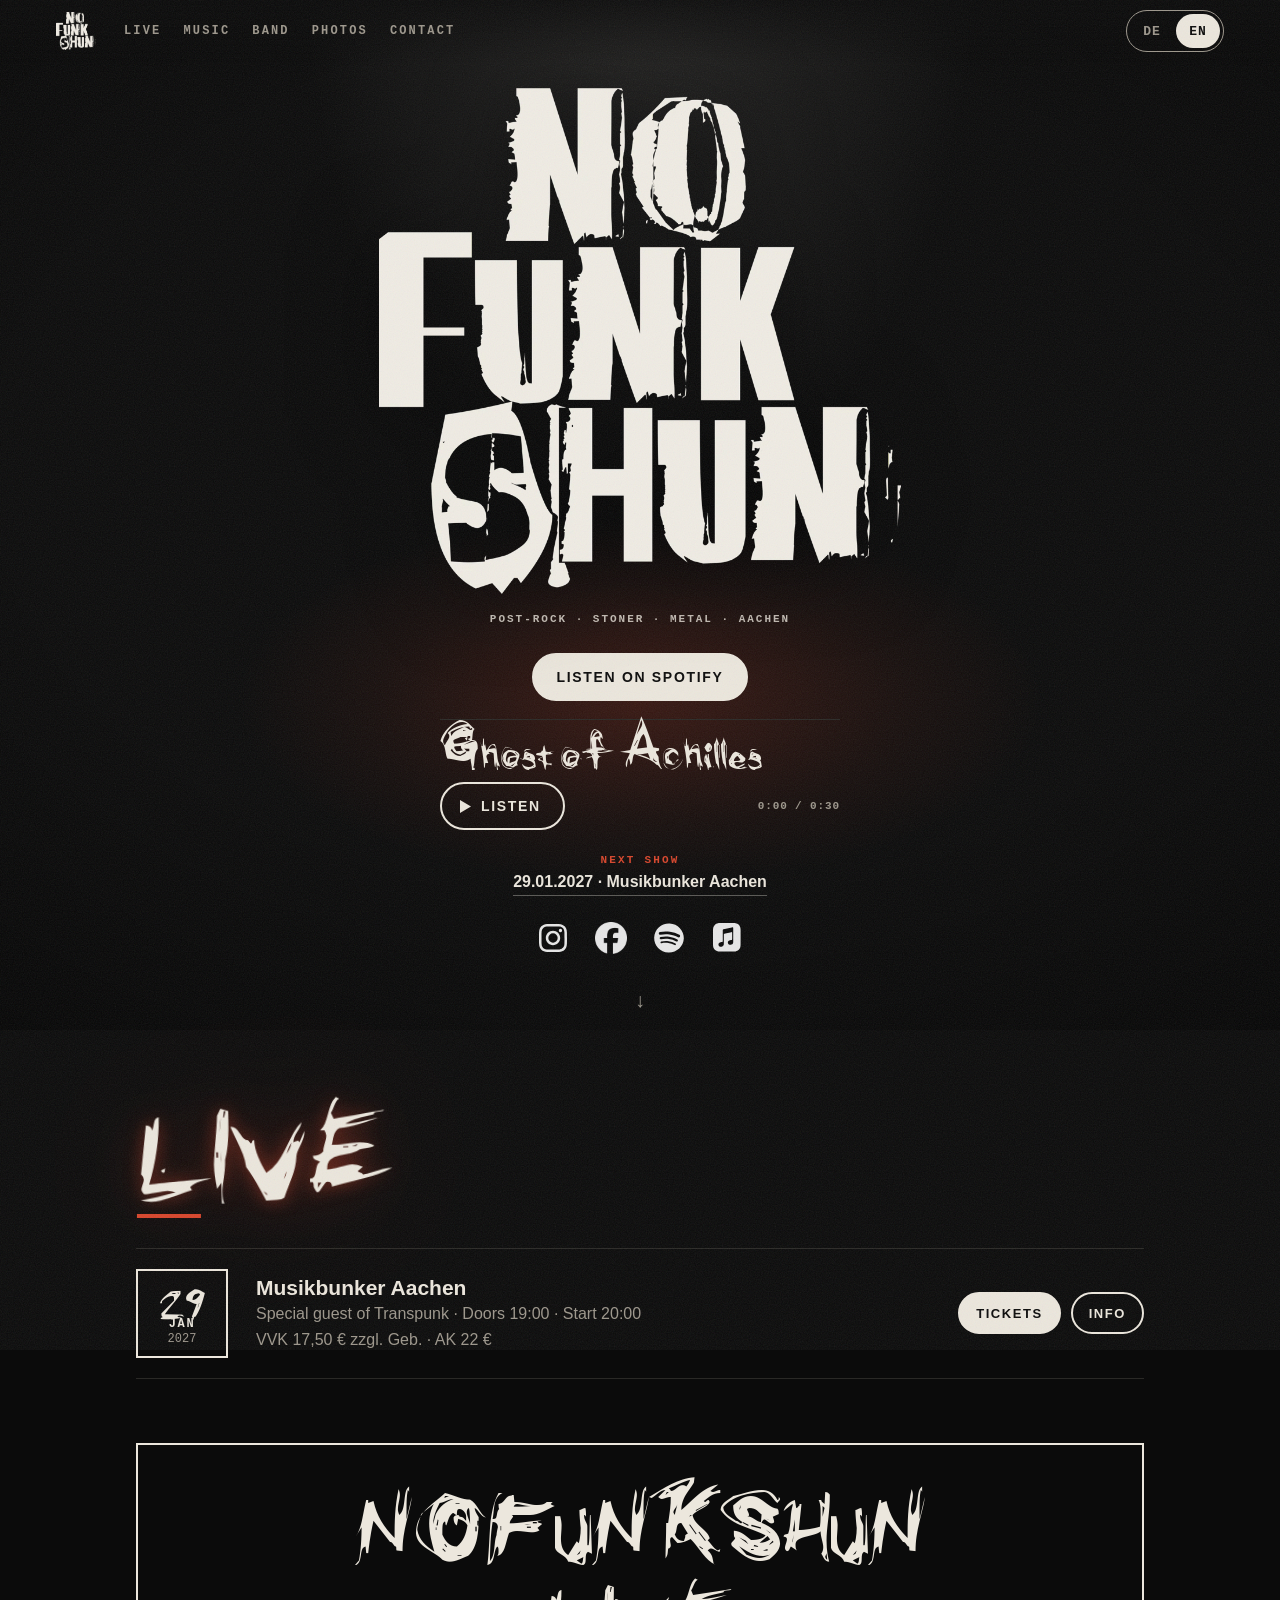
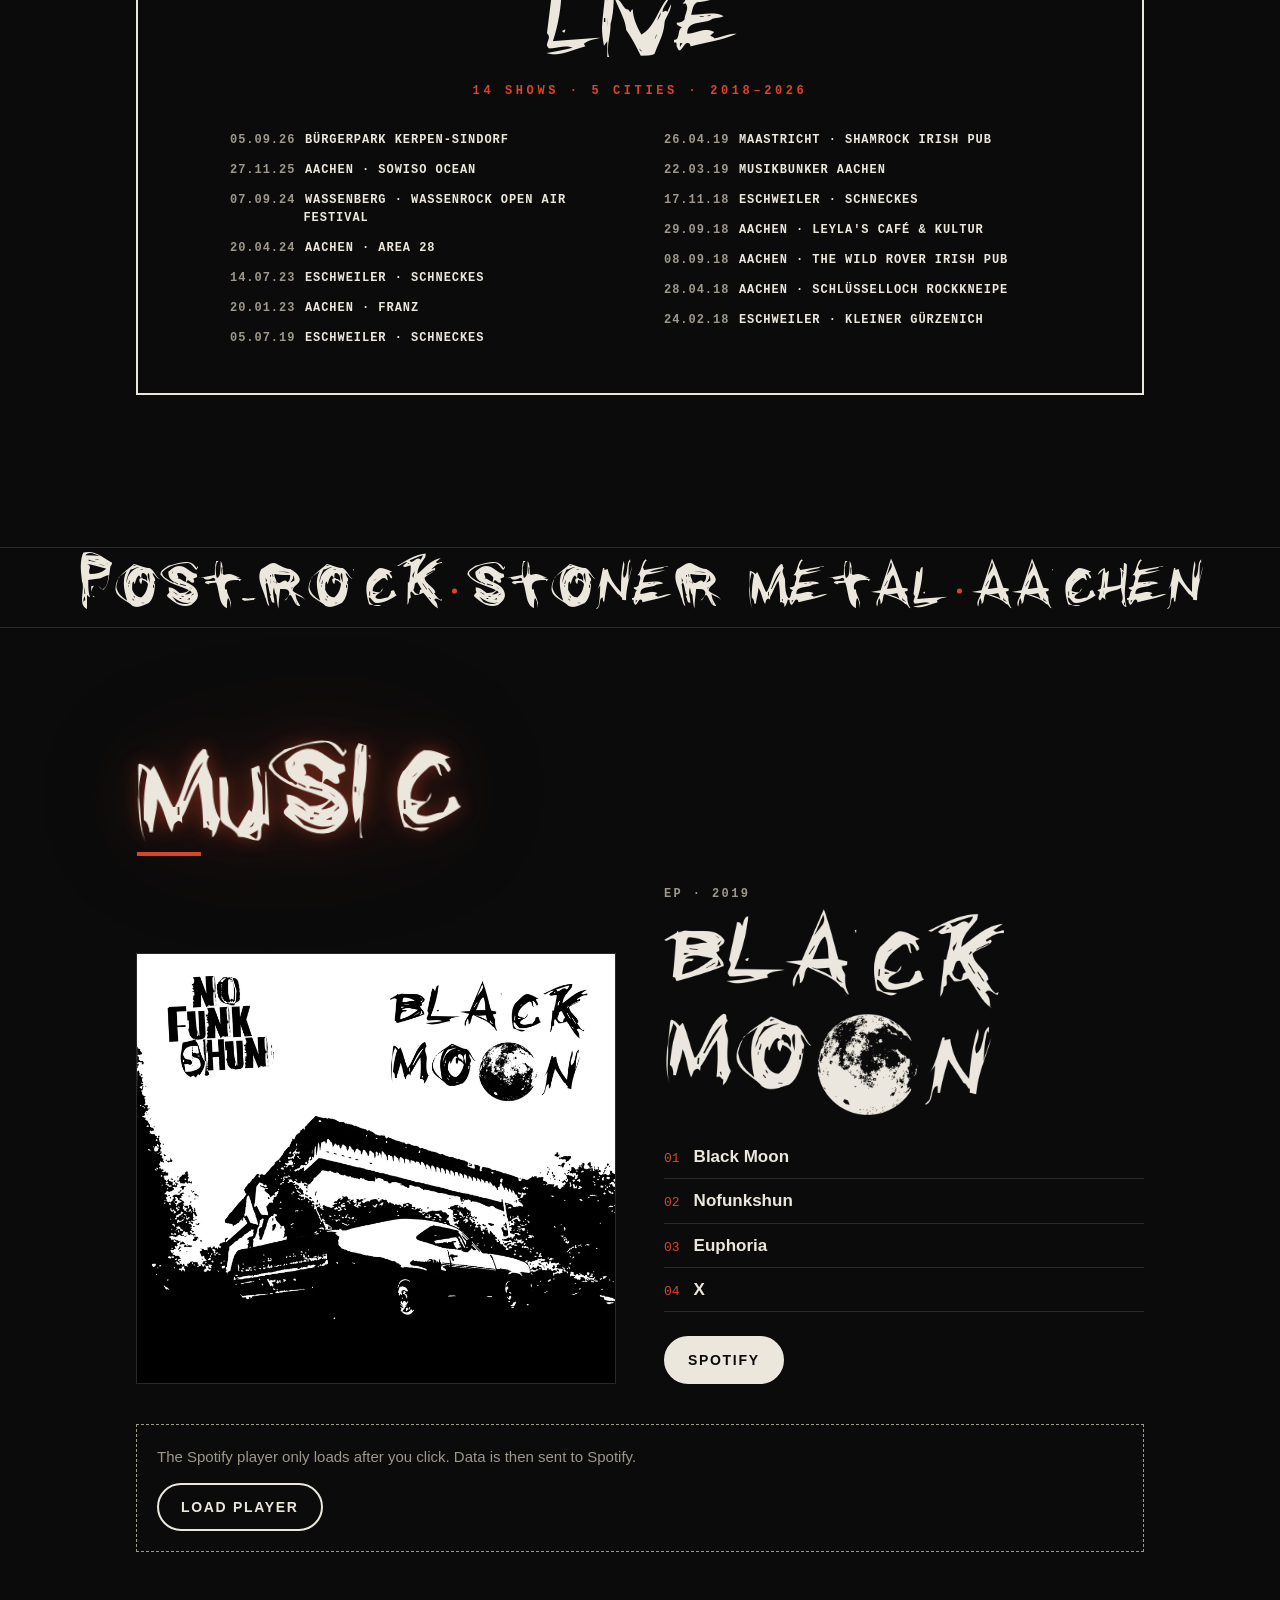
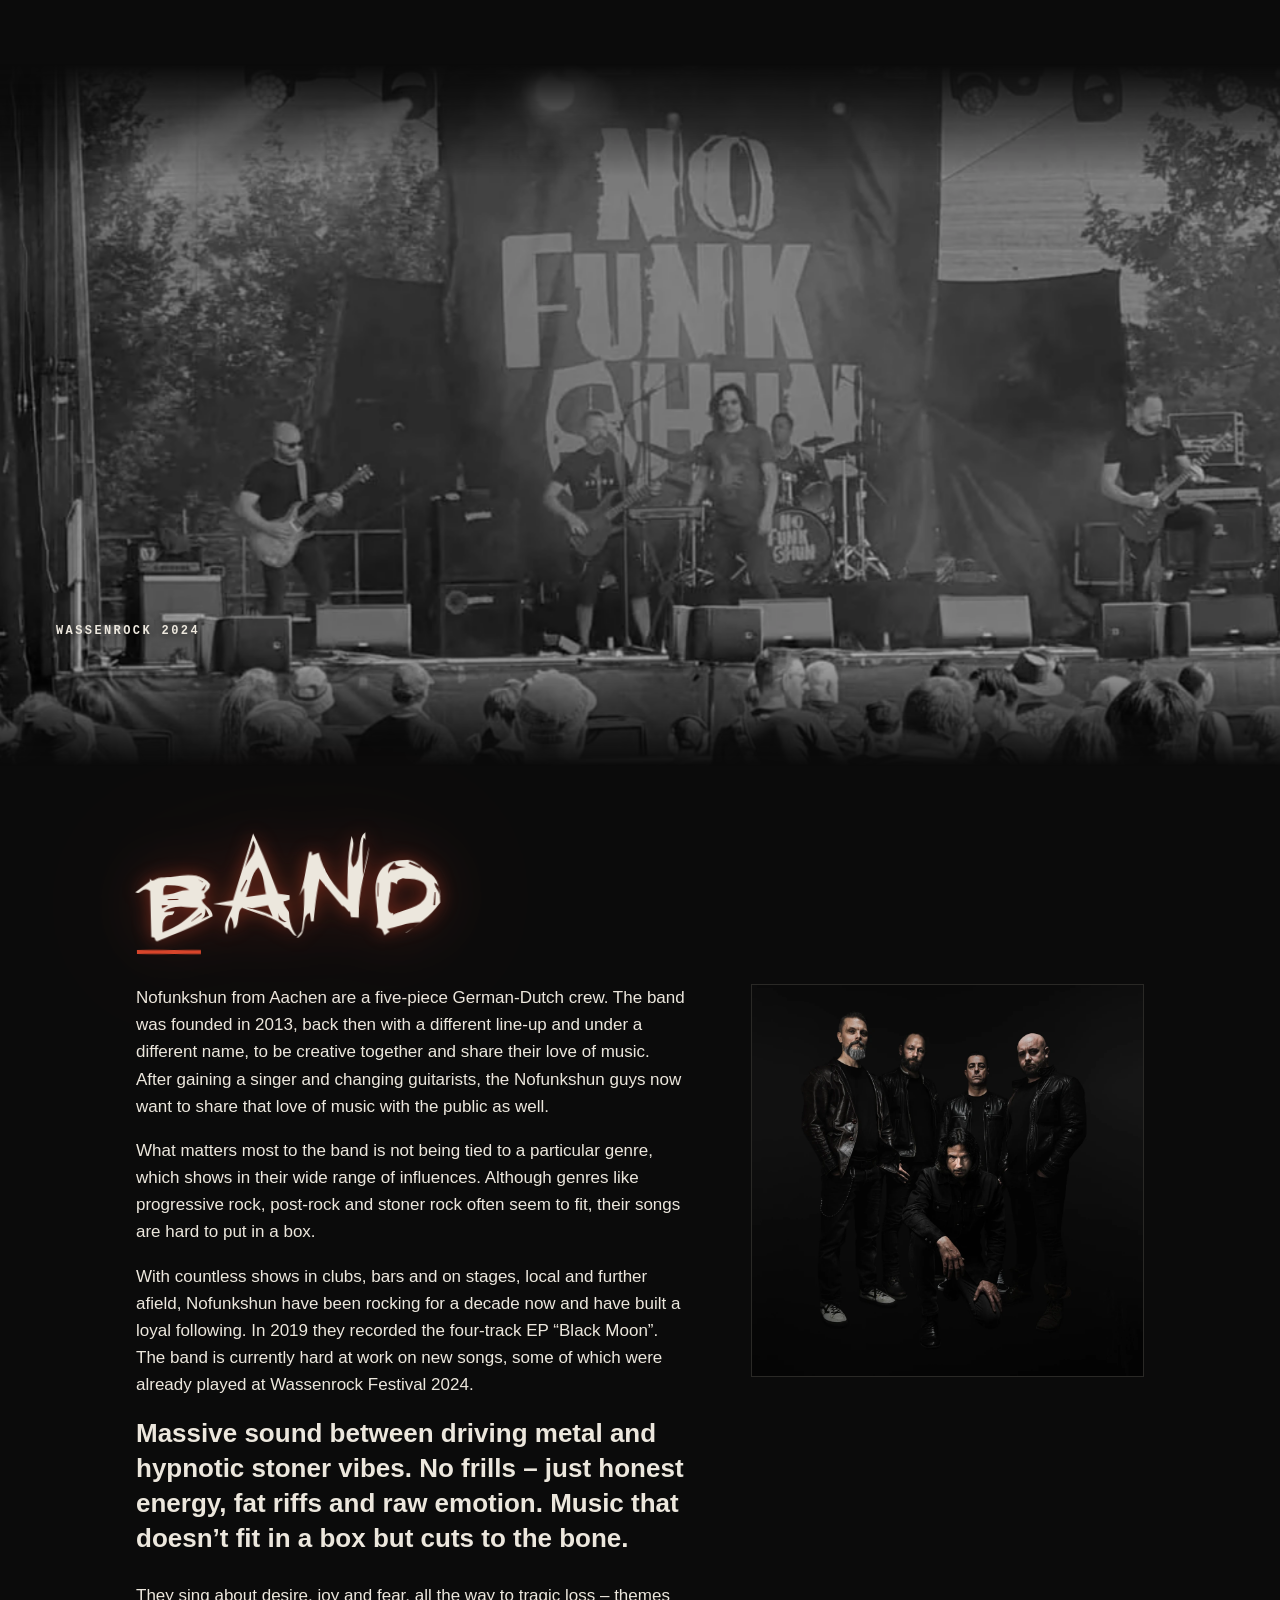
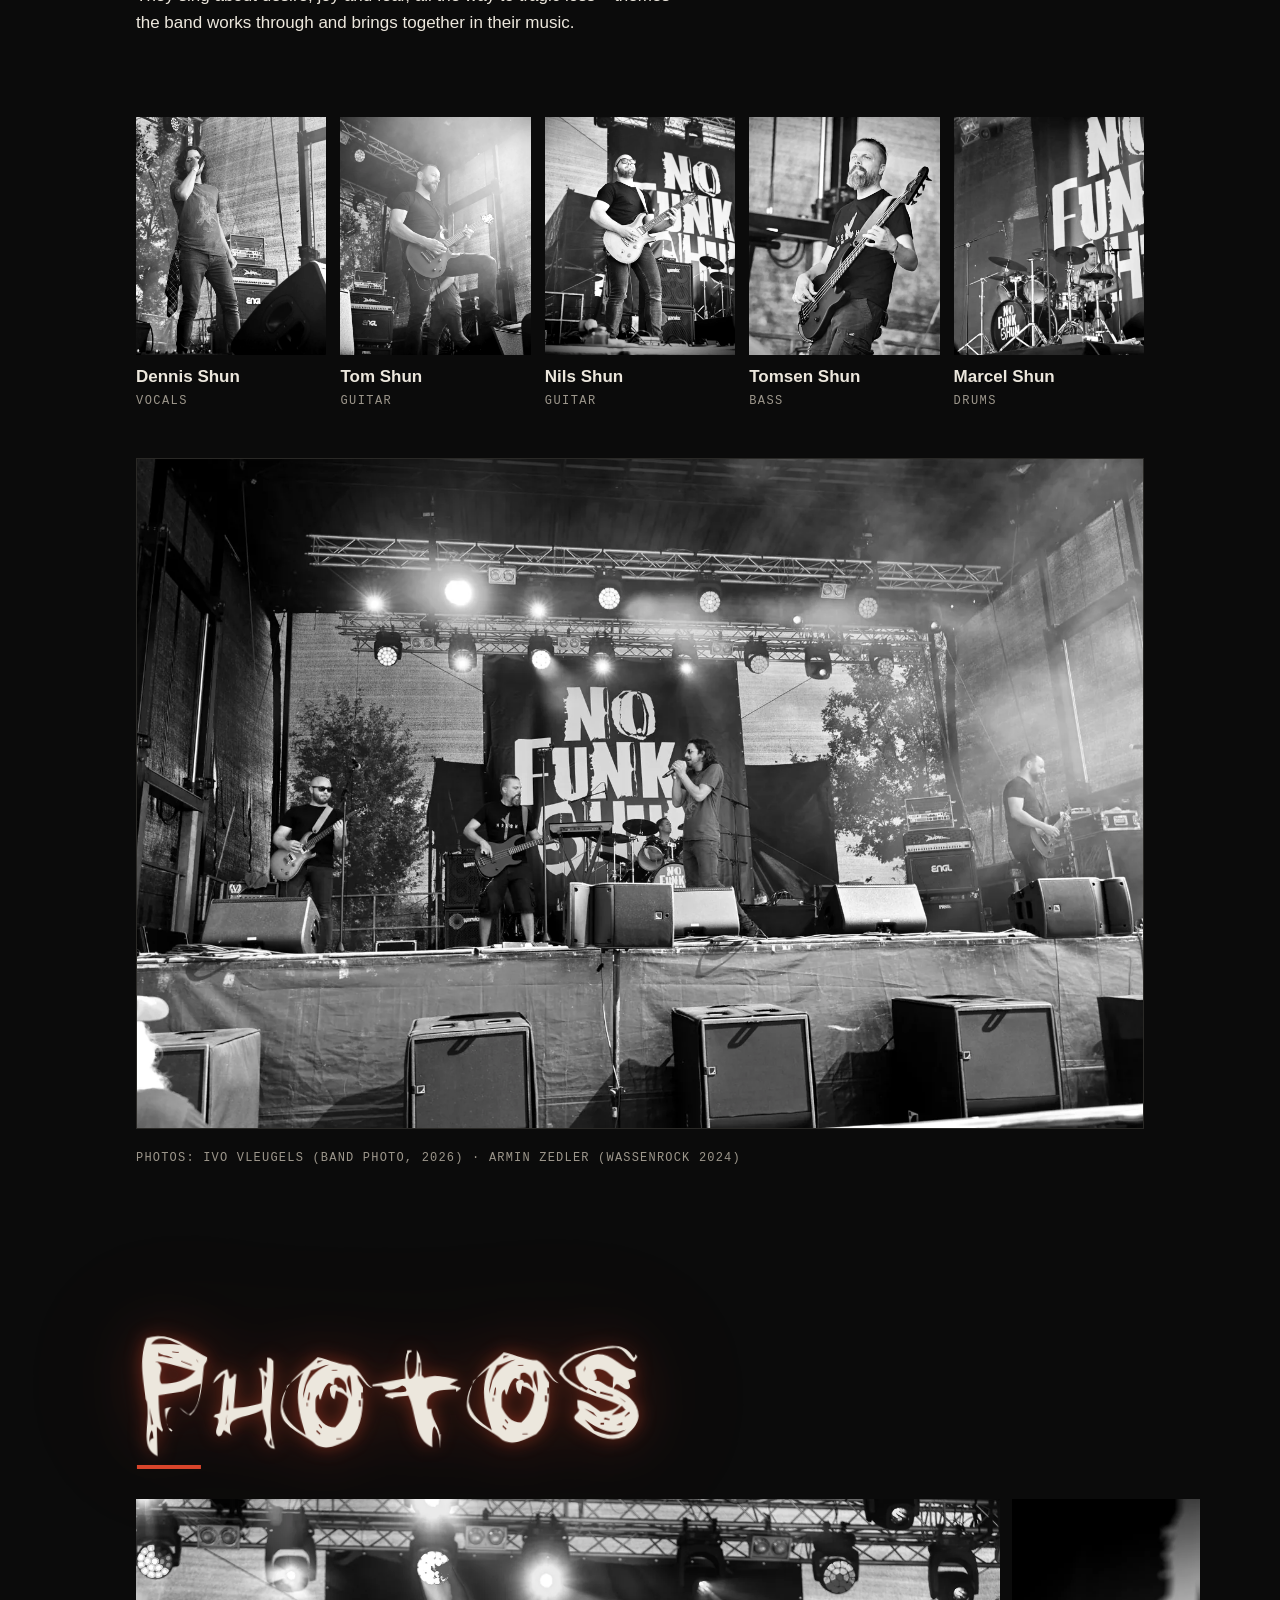
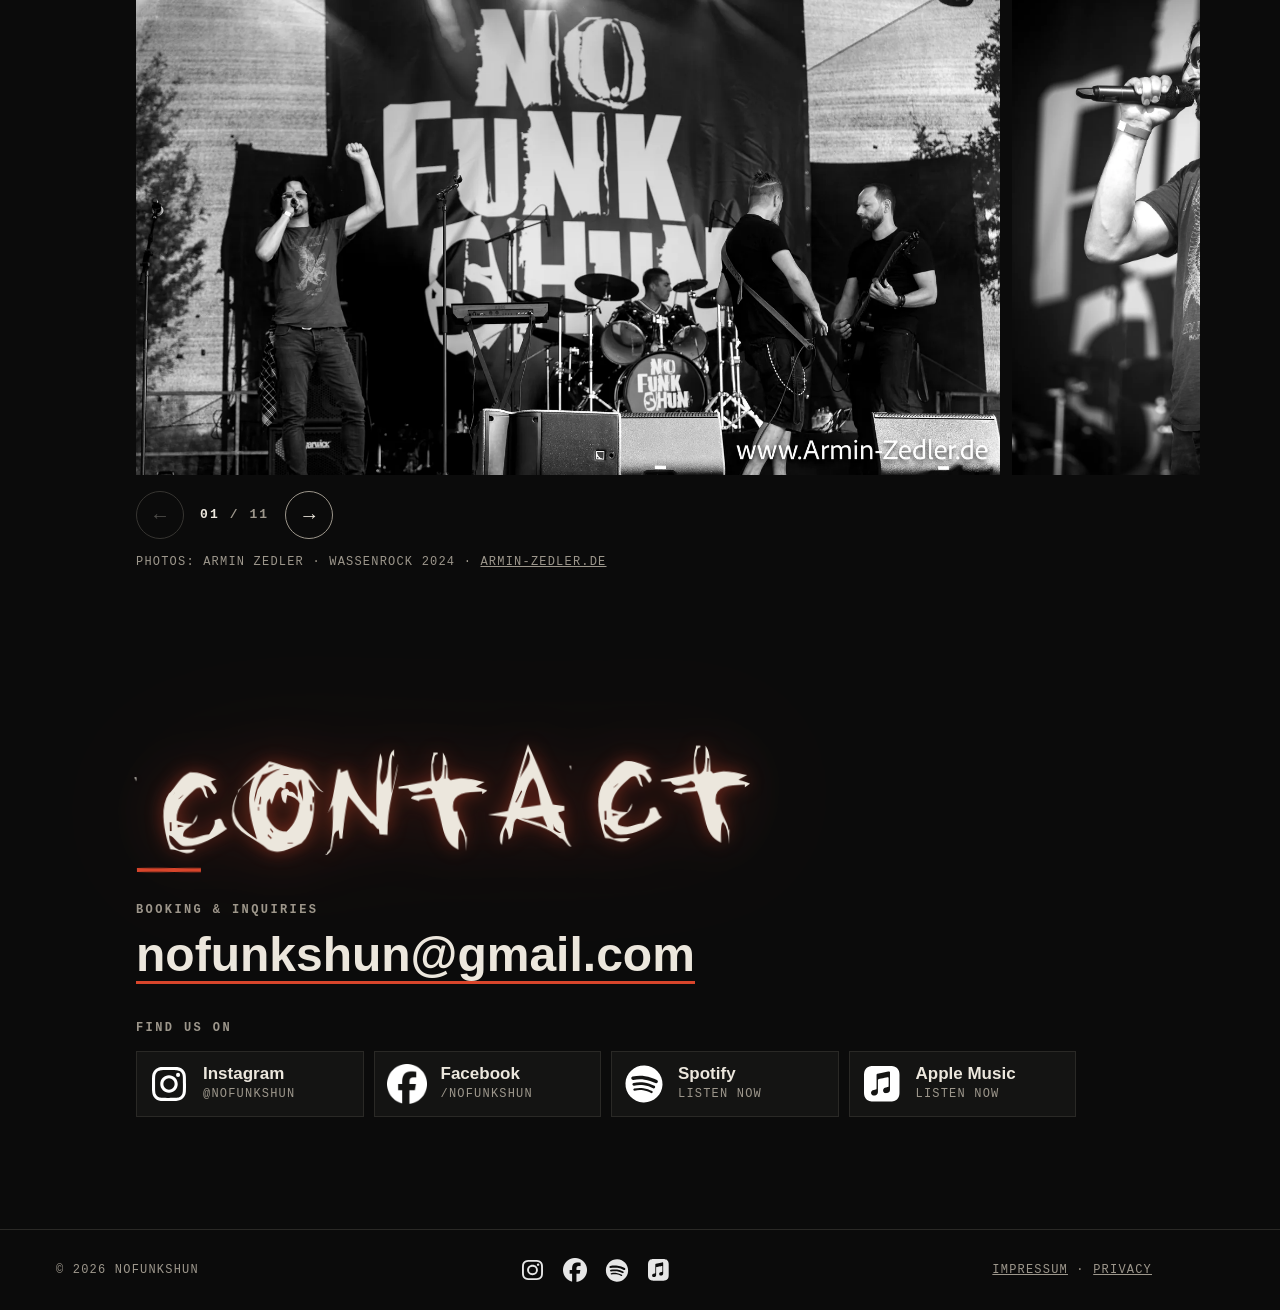
==== commit 9e8bebd0: "Neues Bandfoto aus dem Shooting vom 14.11.2026 - Band-Abschnitt: Foto von Ivo Vleugels statt Wassenr" ====
--- a/index.html
+++ b/index.html
@@ -174,7 +174,7 @@
           </div>
         </div>
         <figure class="band__photo">
-          <img src="assets/img/band-closeup.webp" alt="Die fünf von Nofunkshun nebeneinander auf der Wassenrock-Bühne" loading="lazy" width="1200" height="1500">
+          <img src="assets/img/band-shooting-2026.webp" alt="Die fünf von Nofunkshun in schwarzen Lederjacken vor dunklem Hintergrund, vier stehen, einer kniet vorn in der Mitte" loading="lazy" width="1200" height="1200">
         </figure>
       </div>
       <ul class="members">
@@ -202,7 +202,7 @@
       <figure class="band__stage">
         <img src="assets/img/band-stage.webp" alt="Nofunkshun zu fünft auf der Wassenrock-Bühne, hinten das Banner mit dem Bandlogo" loading="lazy" width="1600" height="1065">
       </figure>
-      <p class="gallery__credit members__credit"><span lang="de">Fotos:</span><span lang="en">Photos:</span> Armin Zedler · Wassenrock 2024</p>
+      <p class="gallery__credit members__credit"><span lang="de">Fotos:</span><span lang="en">Photos:</span> Ivo Vleugels <span lang="de">(Bandfoto, 2026)</span><span lang="en">(band photo, 2026)</span> · Armin Zedler (Wassenrock 2024)</p>
     </section>
 
     <!-- ── FOTOS ────────────────────────────────────────── -->
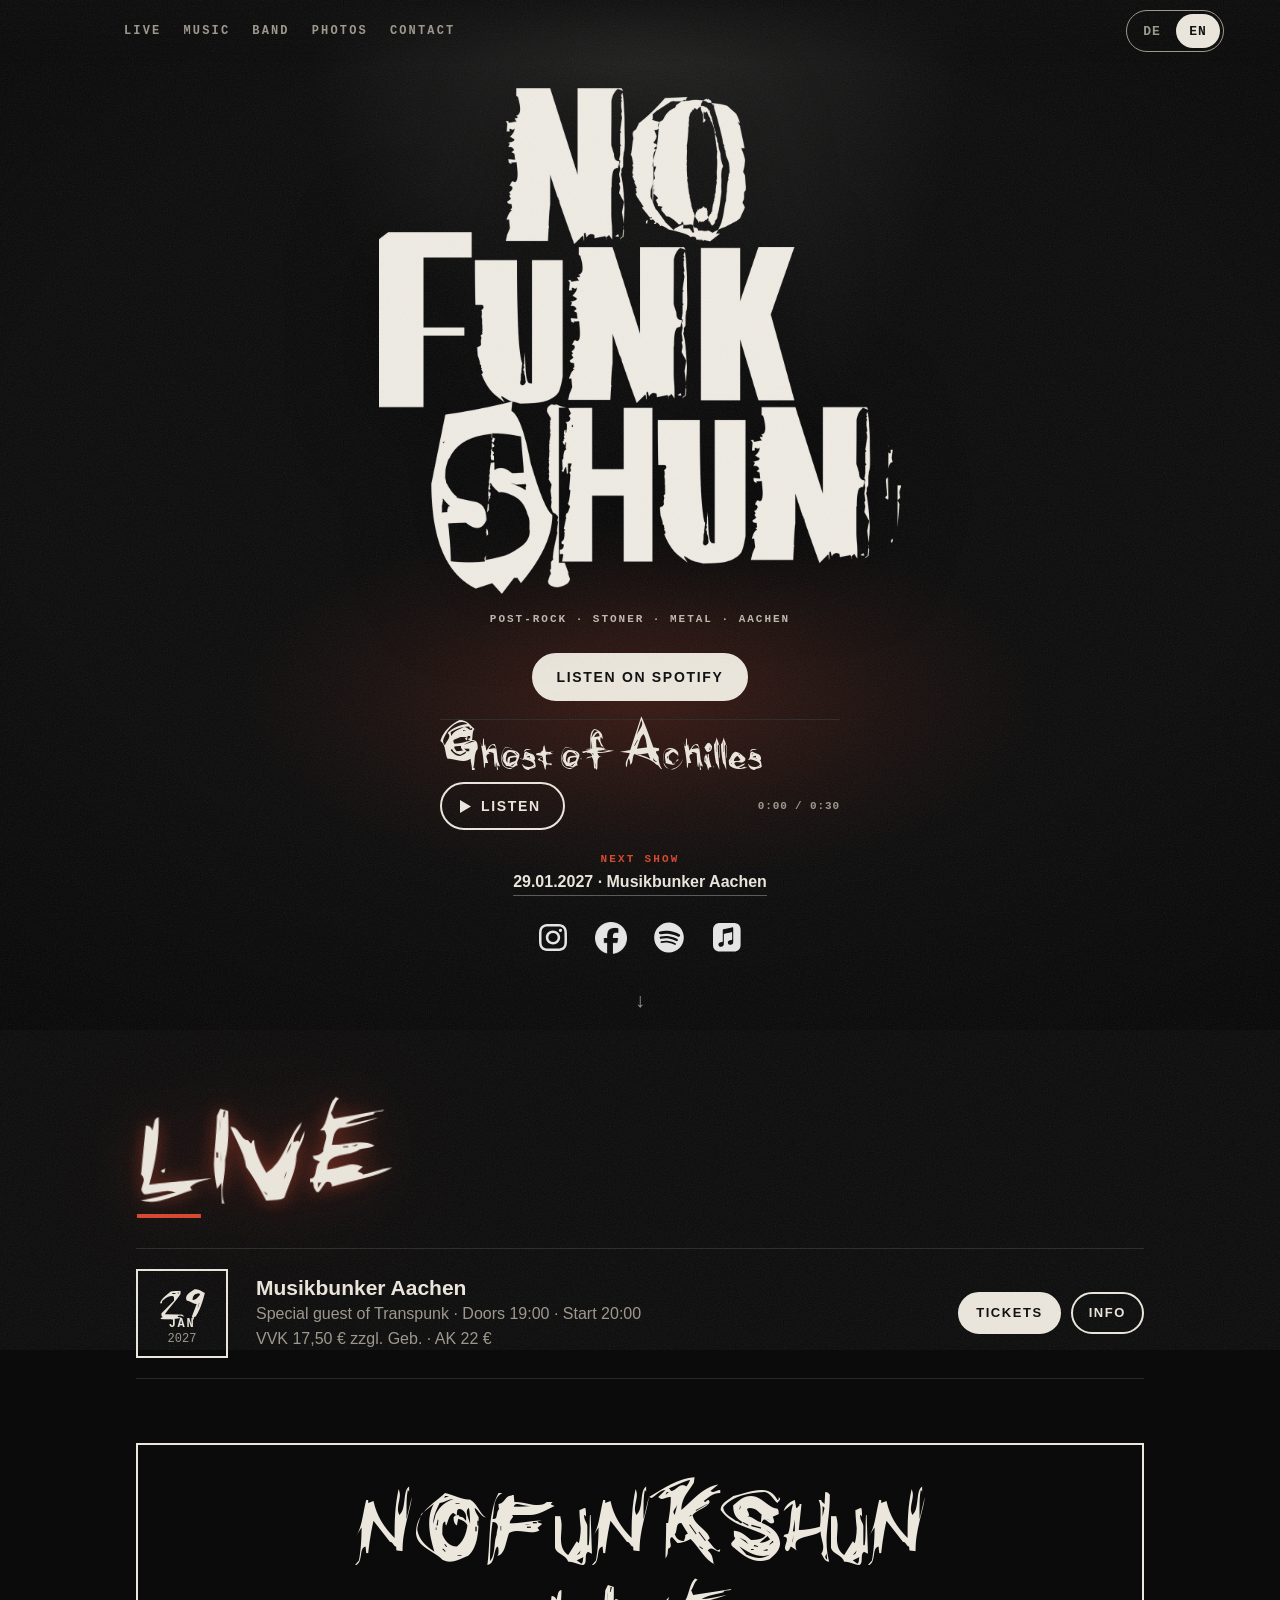
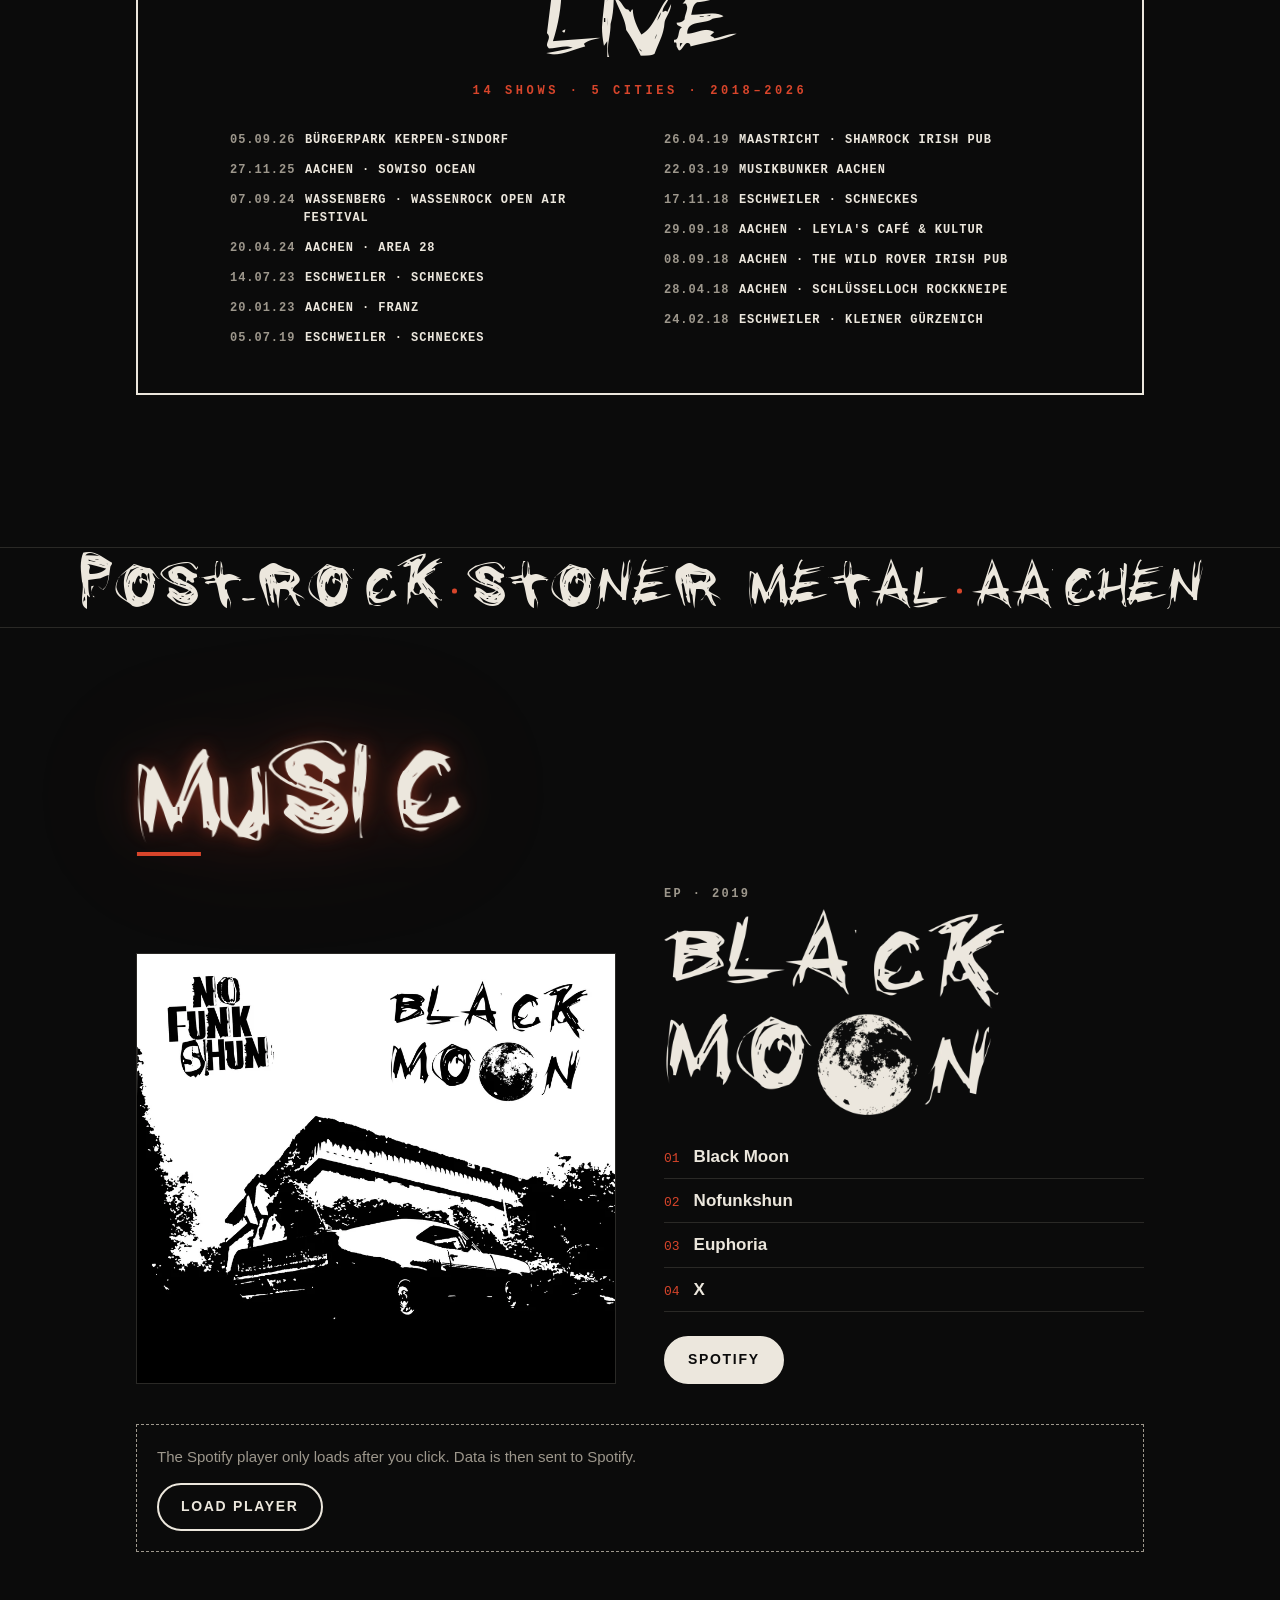
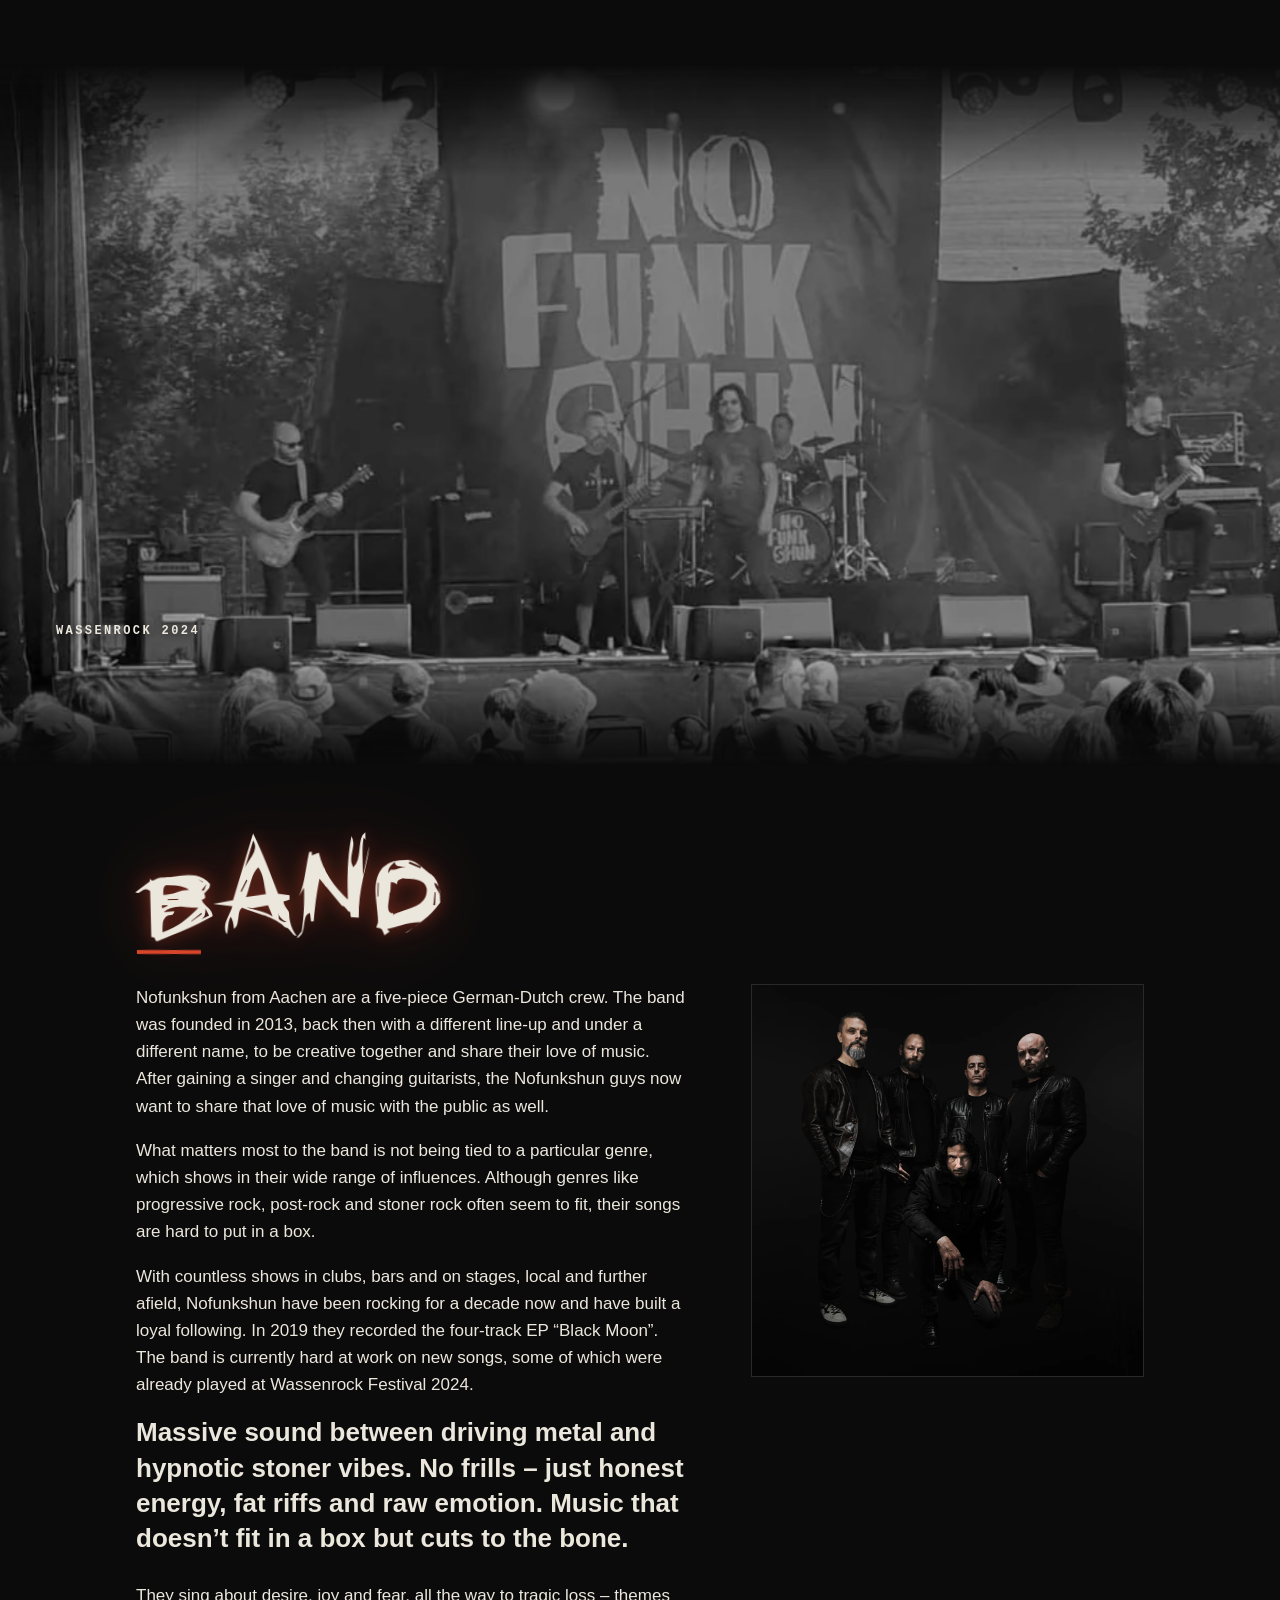
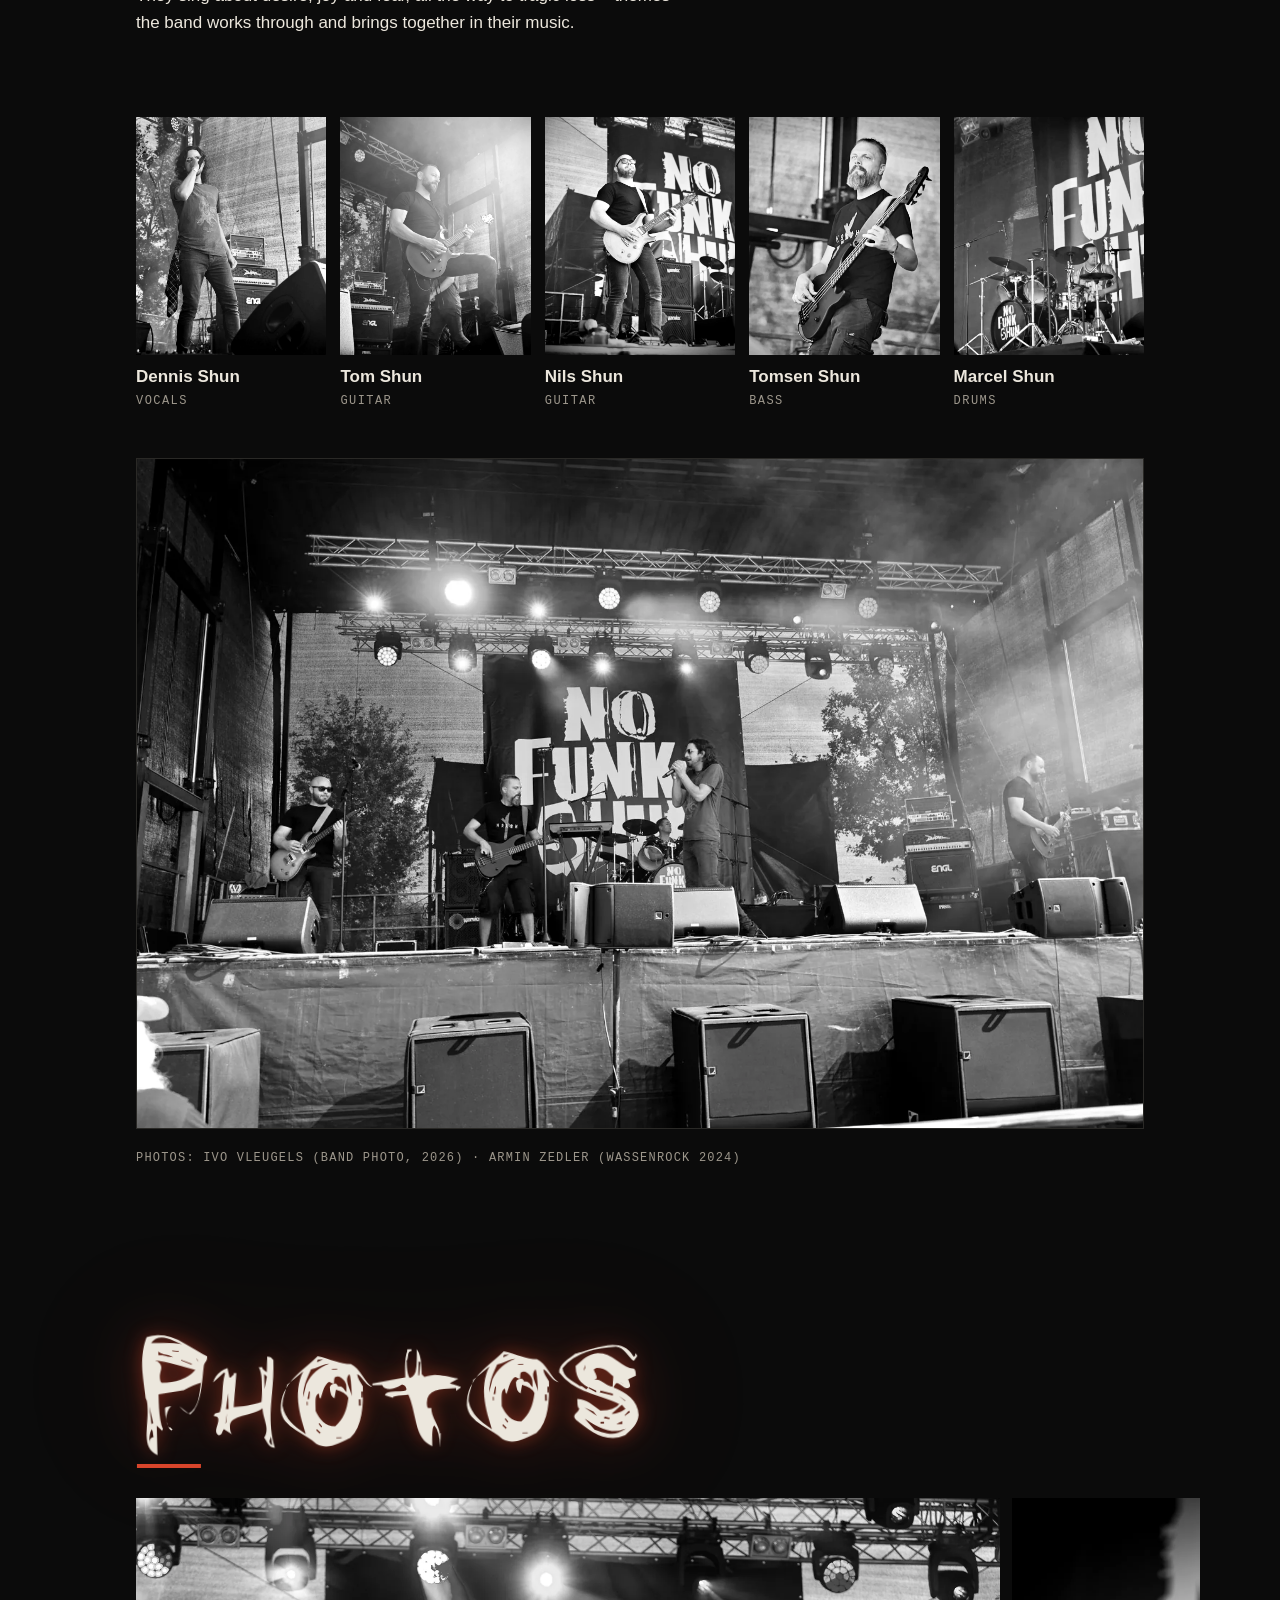
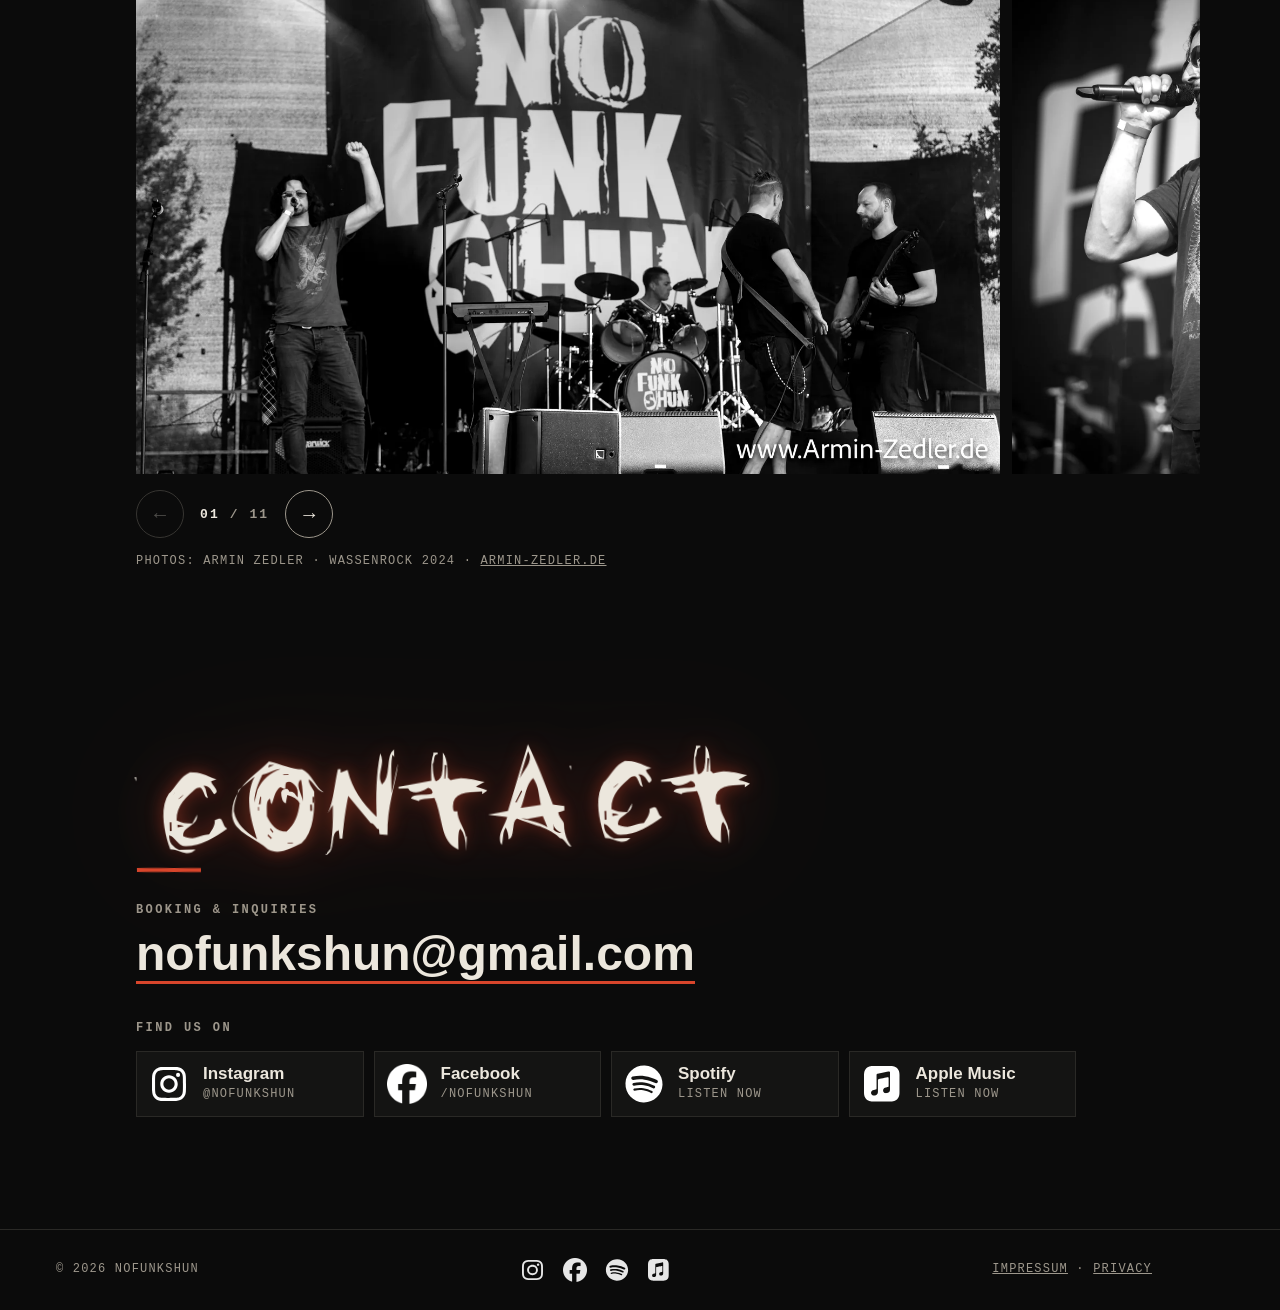
==== commit 637d8b95: "Vorschaubild beim Teilen: neues Bandfoto als JPEG mit fester Adresse Co-Authored-By: Claude Opus 5.5" ====
--- a/index.html
+++ b/index.html
@@ -11,7 +11,11 @@
   <meta property="og:type" content="website">
   <meta property="og:title" content="NOFUNKSHUN">
   <meta property="og:description" content="Post-Rock · Stoner · Metal aus Aachen.">
-  <meta property="og:image" content="assets/img/band-closeup.webp">
+  <meta property="og:image" content="https://nofunkshun.de/assets/img/og-band-2026.jpg">
+  <meta property="og:image:type" content="image/jpeg">
+  <meta property="og:image:width" content="1200">
+  <meta property="og:image:height" content="1200">
+  <meta property="og:image:alt" content="Die fünf von Nofunkshun in schwarzen Lederjacken vor dunklem Hintergrund">
   <link rel="preload" href="assets/fonts/grunge.ttf" as="font" type="font/ttf" crossorigin>
   <link rel="stylesheet" href="styles.css?v=20261111b">
   <script>
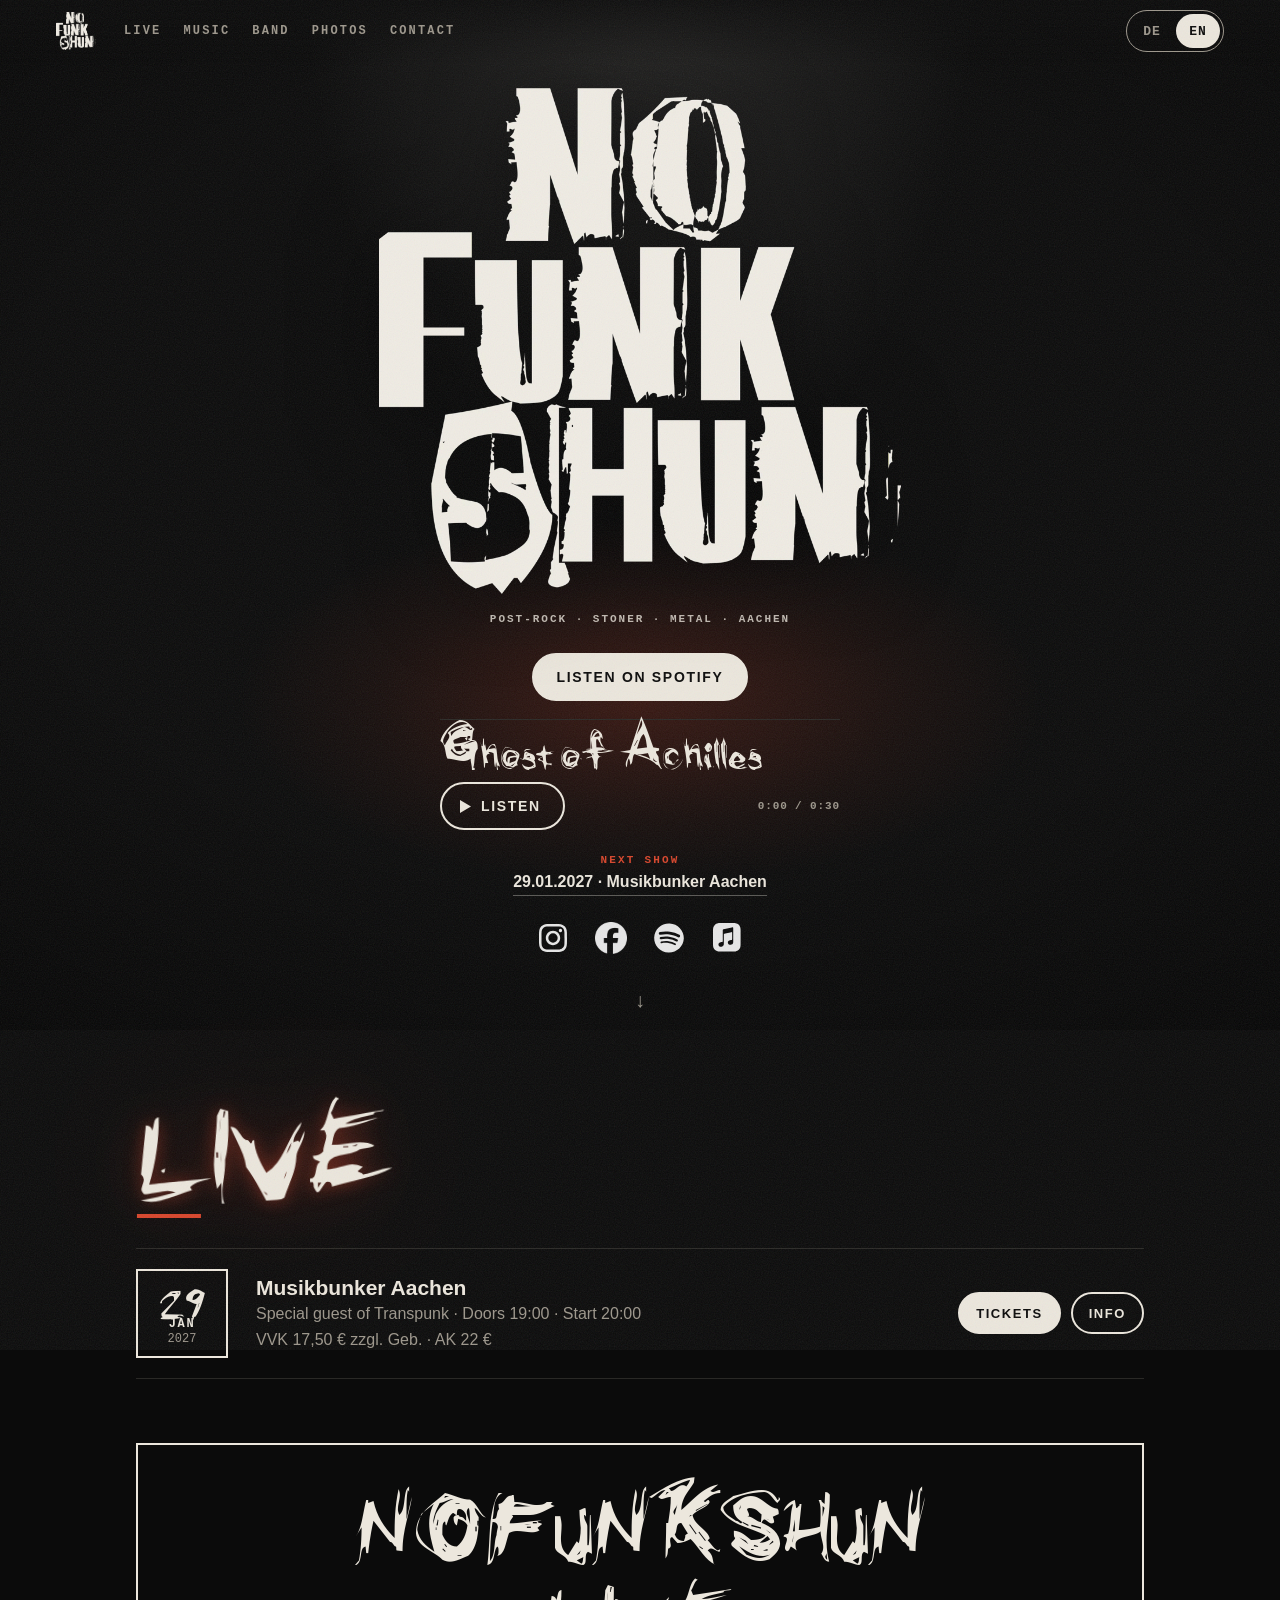
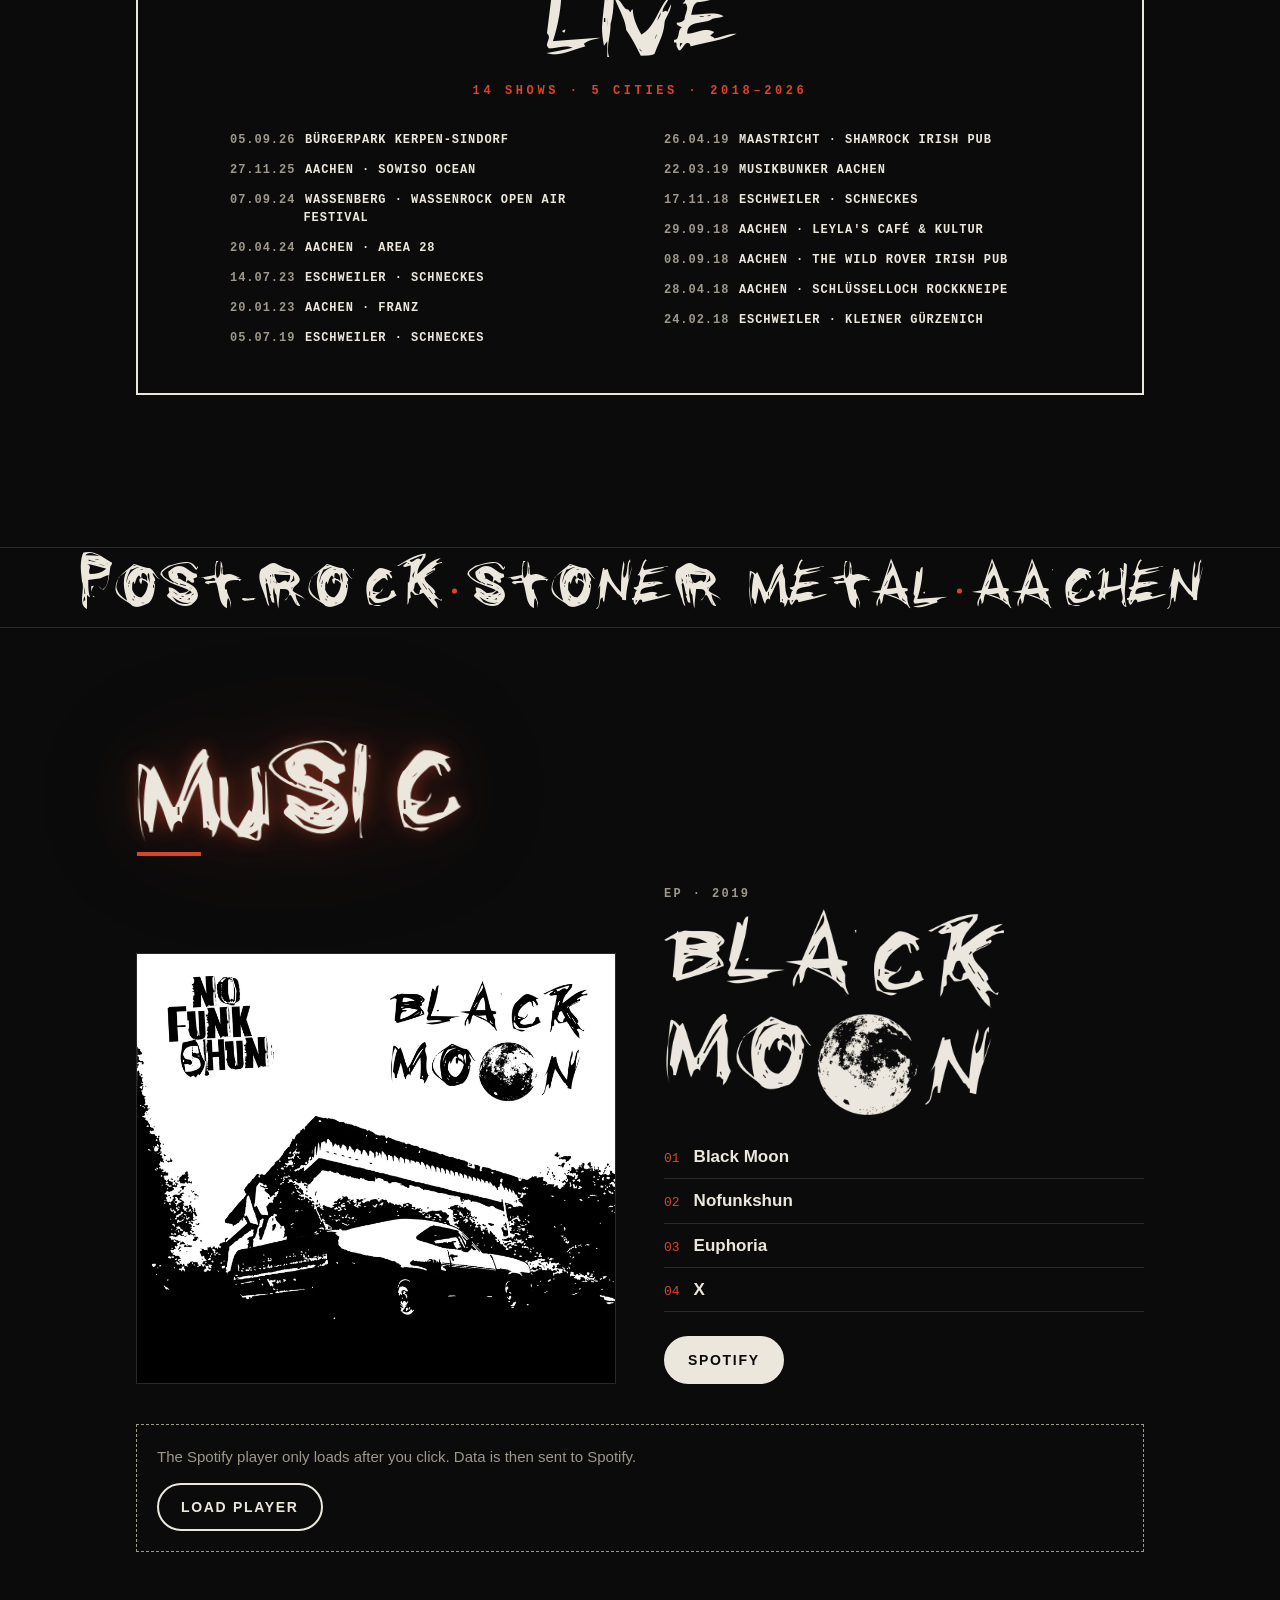
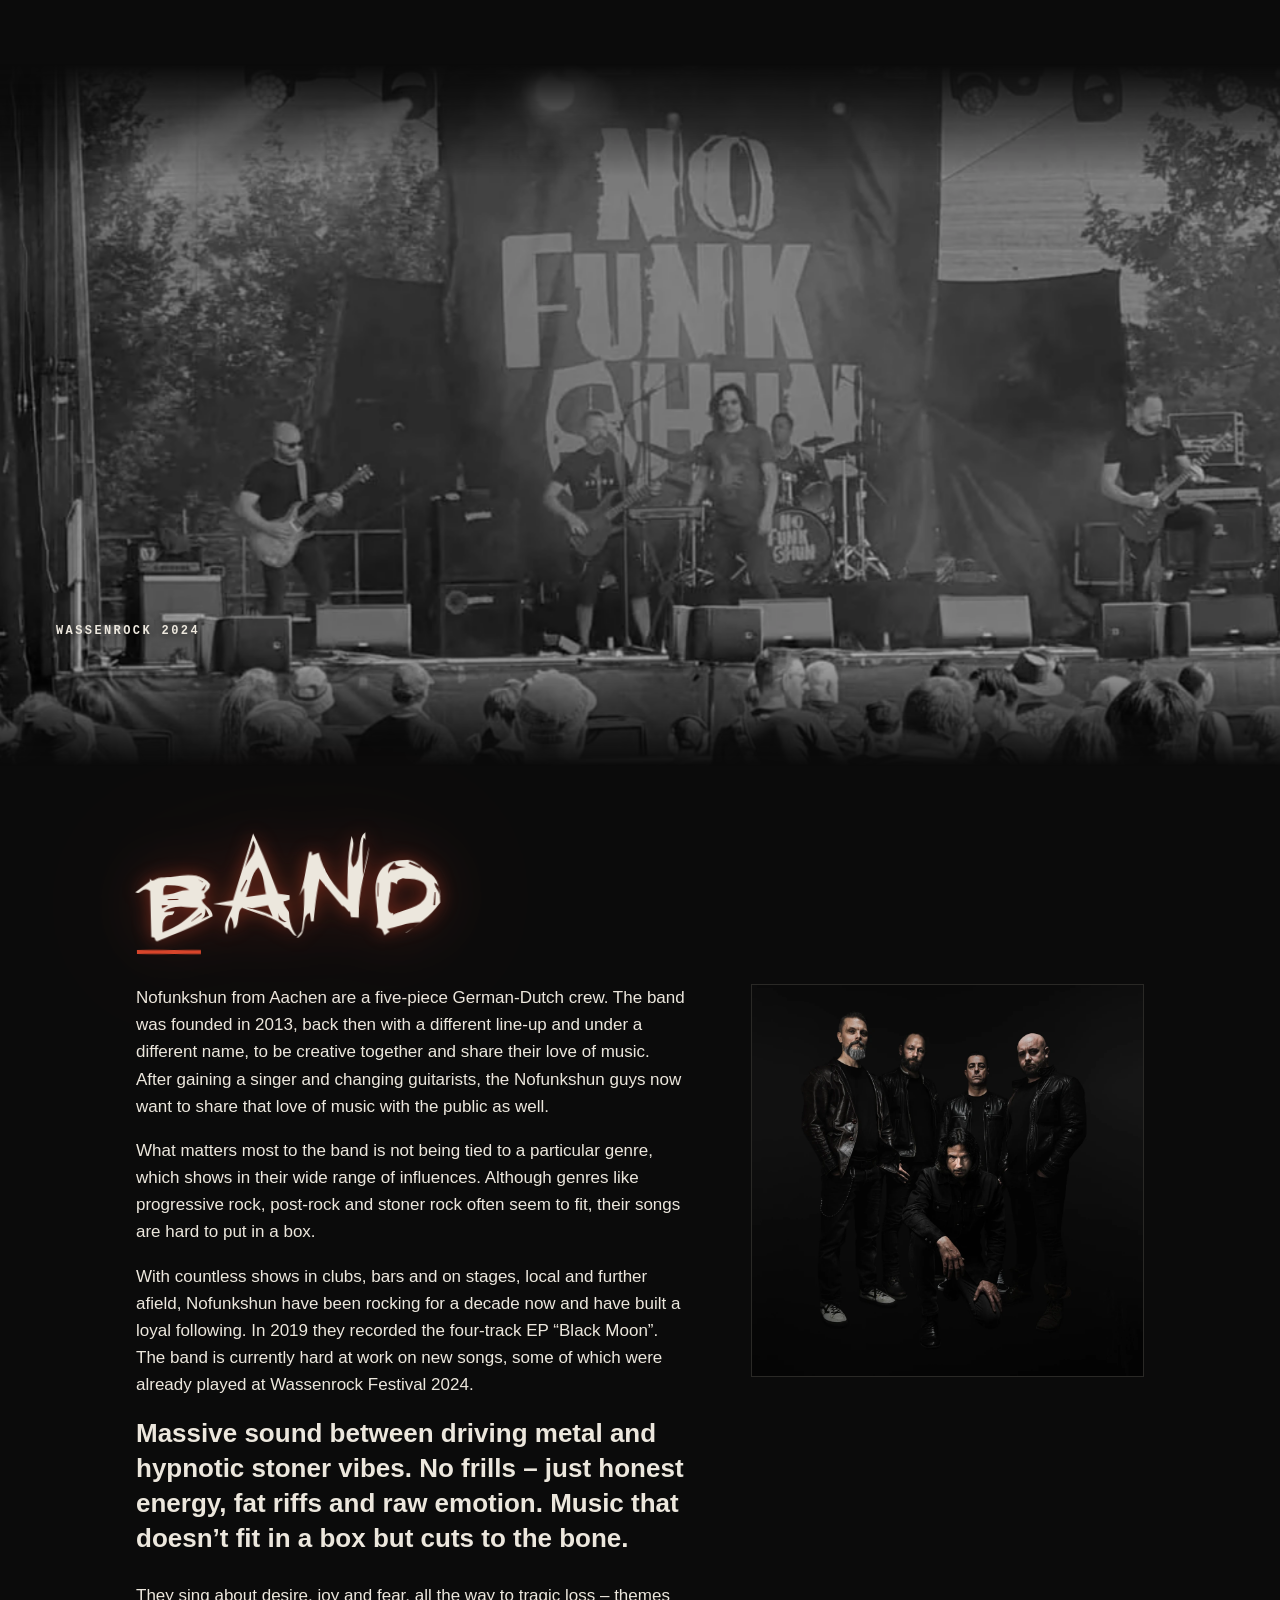
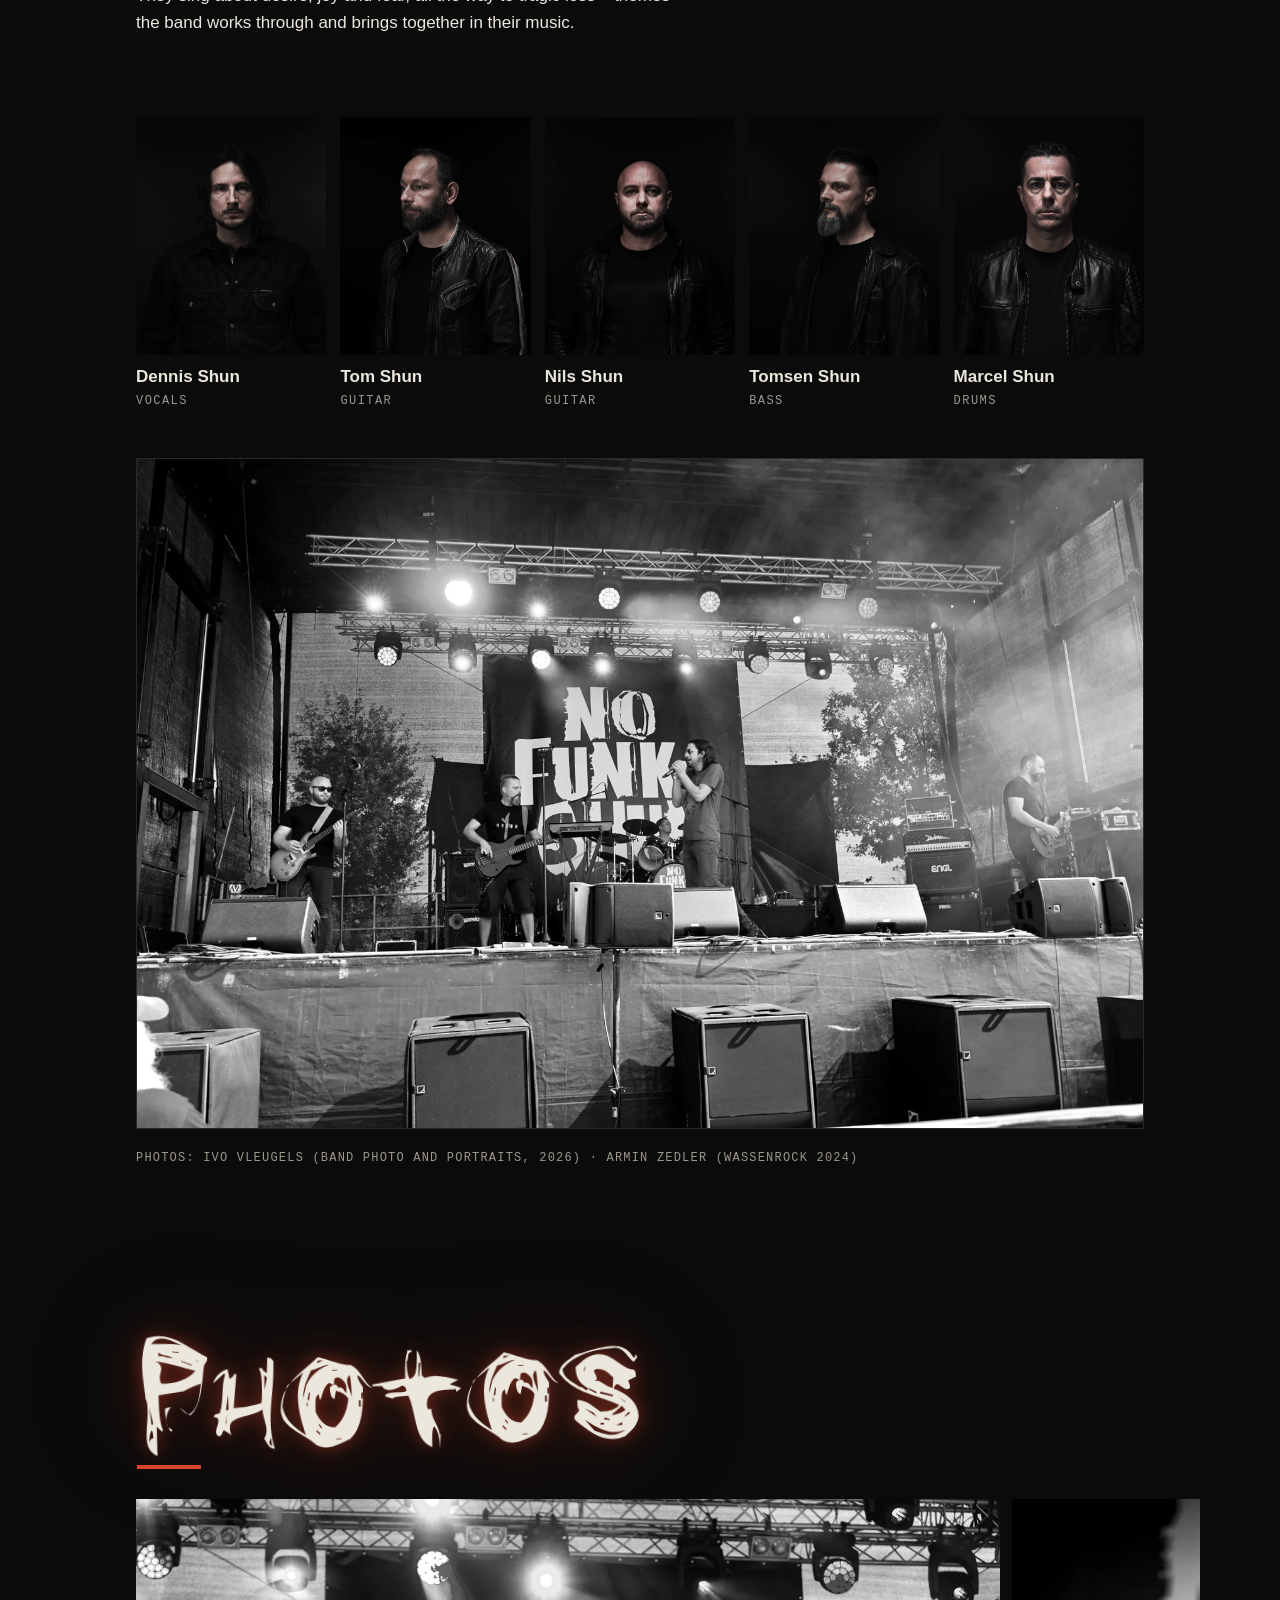
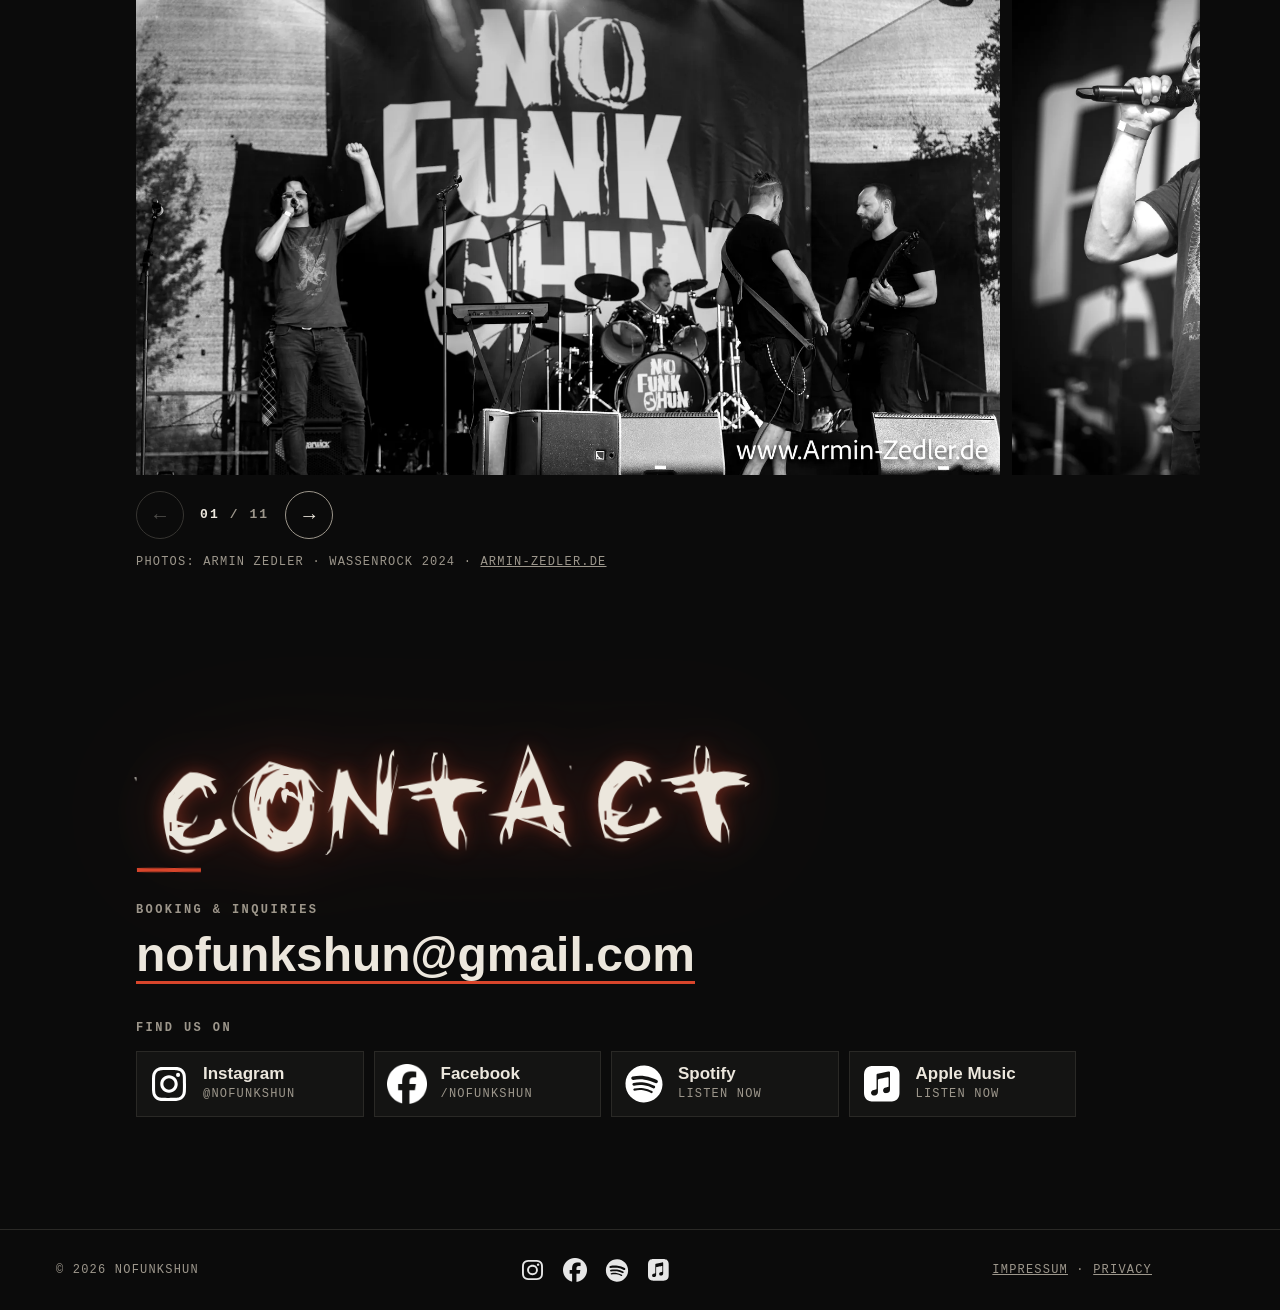
==== commit 8772a9a0: "Neue Bandporträts aus dem Shooting vom 14.11.2026 - Fünf Porträts von Ivo Vleugels statt der Wassenr" ====
--- a/index.html
+++ b/index.html
@@ -183,30 +183,30 @@
       </div>
       <ul class="members">
         <li class="member">
-          <img src="assets/img/member-dennis.webp" alt="Dennis Shun" loading="lazy" width="720" height="900" style="object-position:50% 30%">
+          <img src="assets/img/member-dennis-2026.webp" alt="Dennis Shun" loading="lazy" width="900" height="900" style="object-position:50% 30%">
           <b>Dennis Shun</b><span lang="de">Gesang</span><span lang="en">Vocals</span>
         </li>
         <li class="member">
-          <img src="assets/img/member-tom.webp" alt="Tom Shun" loading="lazy" width="720" height="900" style="object-position:45% 30%">
+          <img src="assets/img/member-tom-2026.webp" alt="Tom Shun" loading="lazy" width="900" height="900" style="object-position:50% 30%">
           <b>Tom Shun</b><span lang="de">Gitarre</span><span lang="en">Guitar</span>
         </li>
         <li class="member">
-          <img src="assets/img/member-nils.webp" alt="Nils Shun" loading="lazy" width="720" height="900" style="object-position:40% 30%">
+          <img src="assets/img/member-nils-2026.webp" alt="Nils Shun" loading="lazy" width="900" height="900" style="object-position:50% 30%">
           <b>Nils Shun</b><span lang="de">Gitarre</span><span lang="en">Guitar</span>
         </li>
         <li class="member">
-          <img src="assets/img/member-tomsen.webp" alt="Tomsen Shun" loading="lazy" width="720" height="900" style="object-position:55% 30%">
+          <img src="assets/img/member-tomsen-2026.webp" alt="Tomsen Shun" loading="lazy" width="900" height="900" style="object-position:50% 30%">
           <b>Tomsen Shun</b><span lang="de">Bass</span><span lang="en">Bass</span>
         </li>
         <li class="member">
-          <img src="assets/img/member-marcel.webp" alt="Marcel Shun" loading="lazy" width="720" height="900" style="object-position:75% 60%">
+          <img src="assets/img/member-marcel-2026.webp" alt="Marcel Shun" loading="lazy" width="900" height="900" style="object-position:50% 12%">
           <b>Marcel Shun</b><span lang="de">Schlagzeug</span><span lang="en">Drums</span>
         </li>
       </ul>
       <figure class="band__stage">
         <img src="assets/img/band-stage.webp" alt="Nofunkshun zu fünft auf der Wassenrock-Bühne, hinten das Banner mit dem Bandlogo" loading="lazy" width="1600" height="1065">
       </figure>
-      <p class="gallery__credit members__credit"><span lang="de">Fotos:</span><span lang="en">Photos:</span> Ivo Vleugels <span lang="de">(Bandfoto, 2026)</span><span lang="en">(band photo, 2026)</span> · Armin Zedler (Wassenrock 2024)</p>
+      <p class="gallery__credit members__credit"><span lang="de">Fotos:</span><span lang="en">Photos:</span> Ivo Vleugels <span lang="de">(Bandfoto und Porträts, 2026)</span><span lang="en">(band photo and portraits, 2026)</span> · Armin Zedler (Wassenrock 2024)</p>
     </section>
 
     <!-- ── FOTOS ────────────────────────────────────────── -->
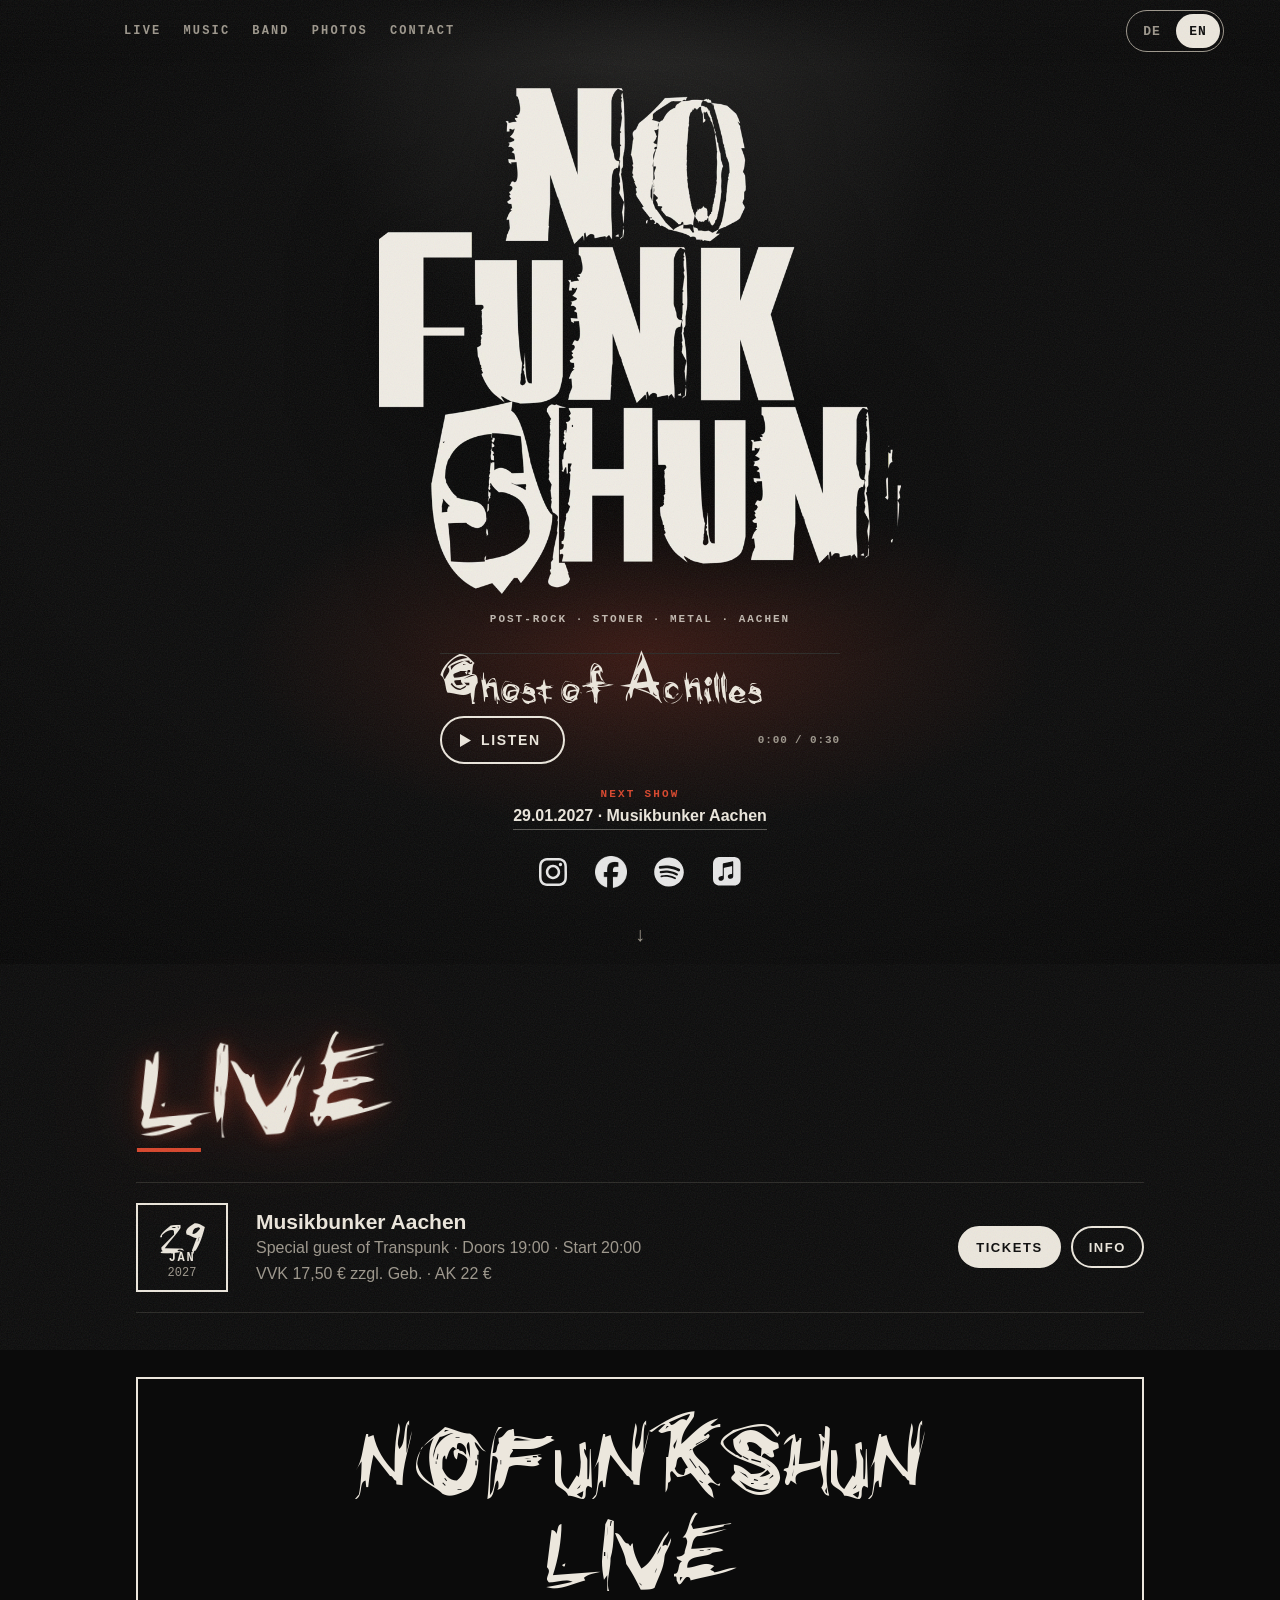
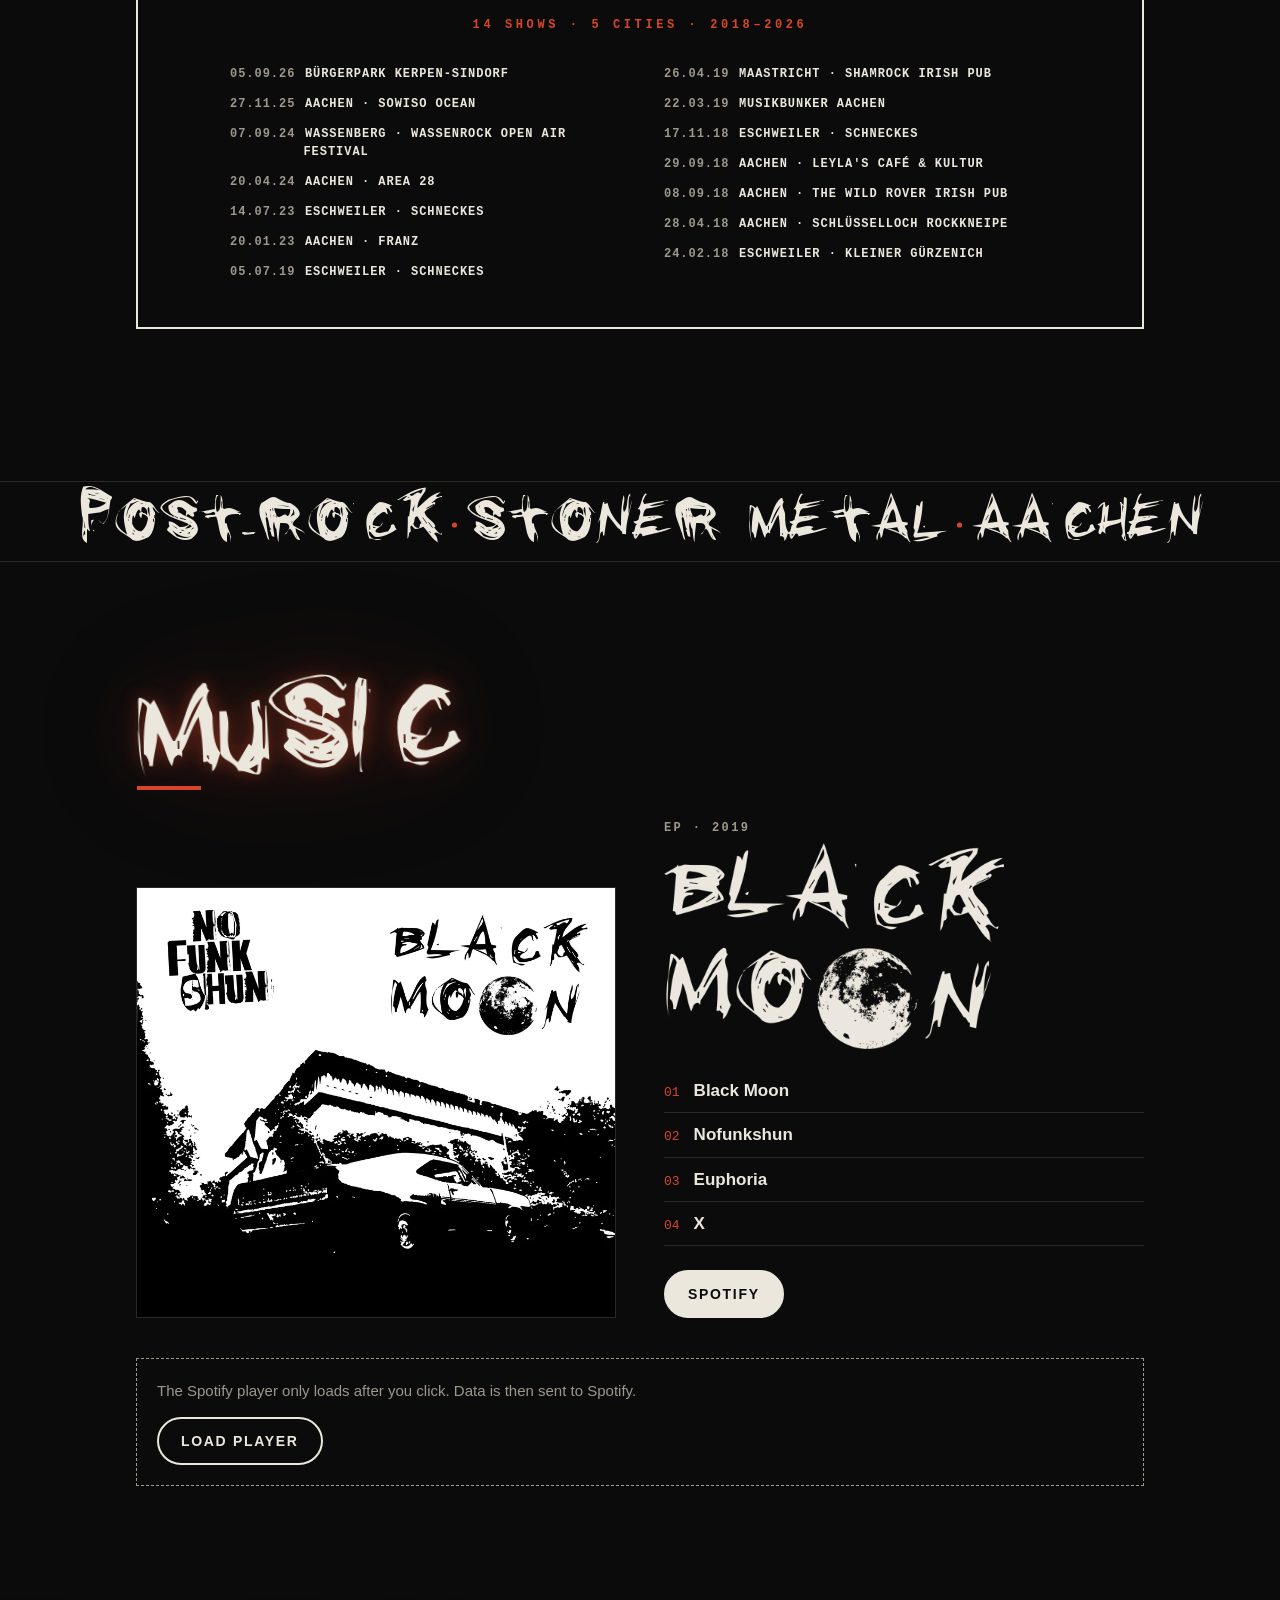
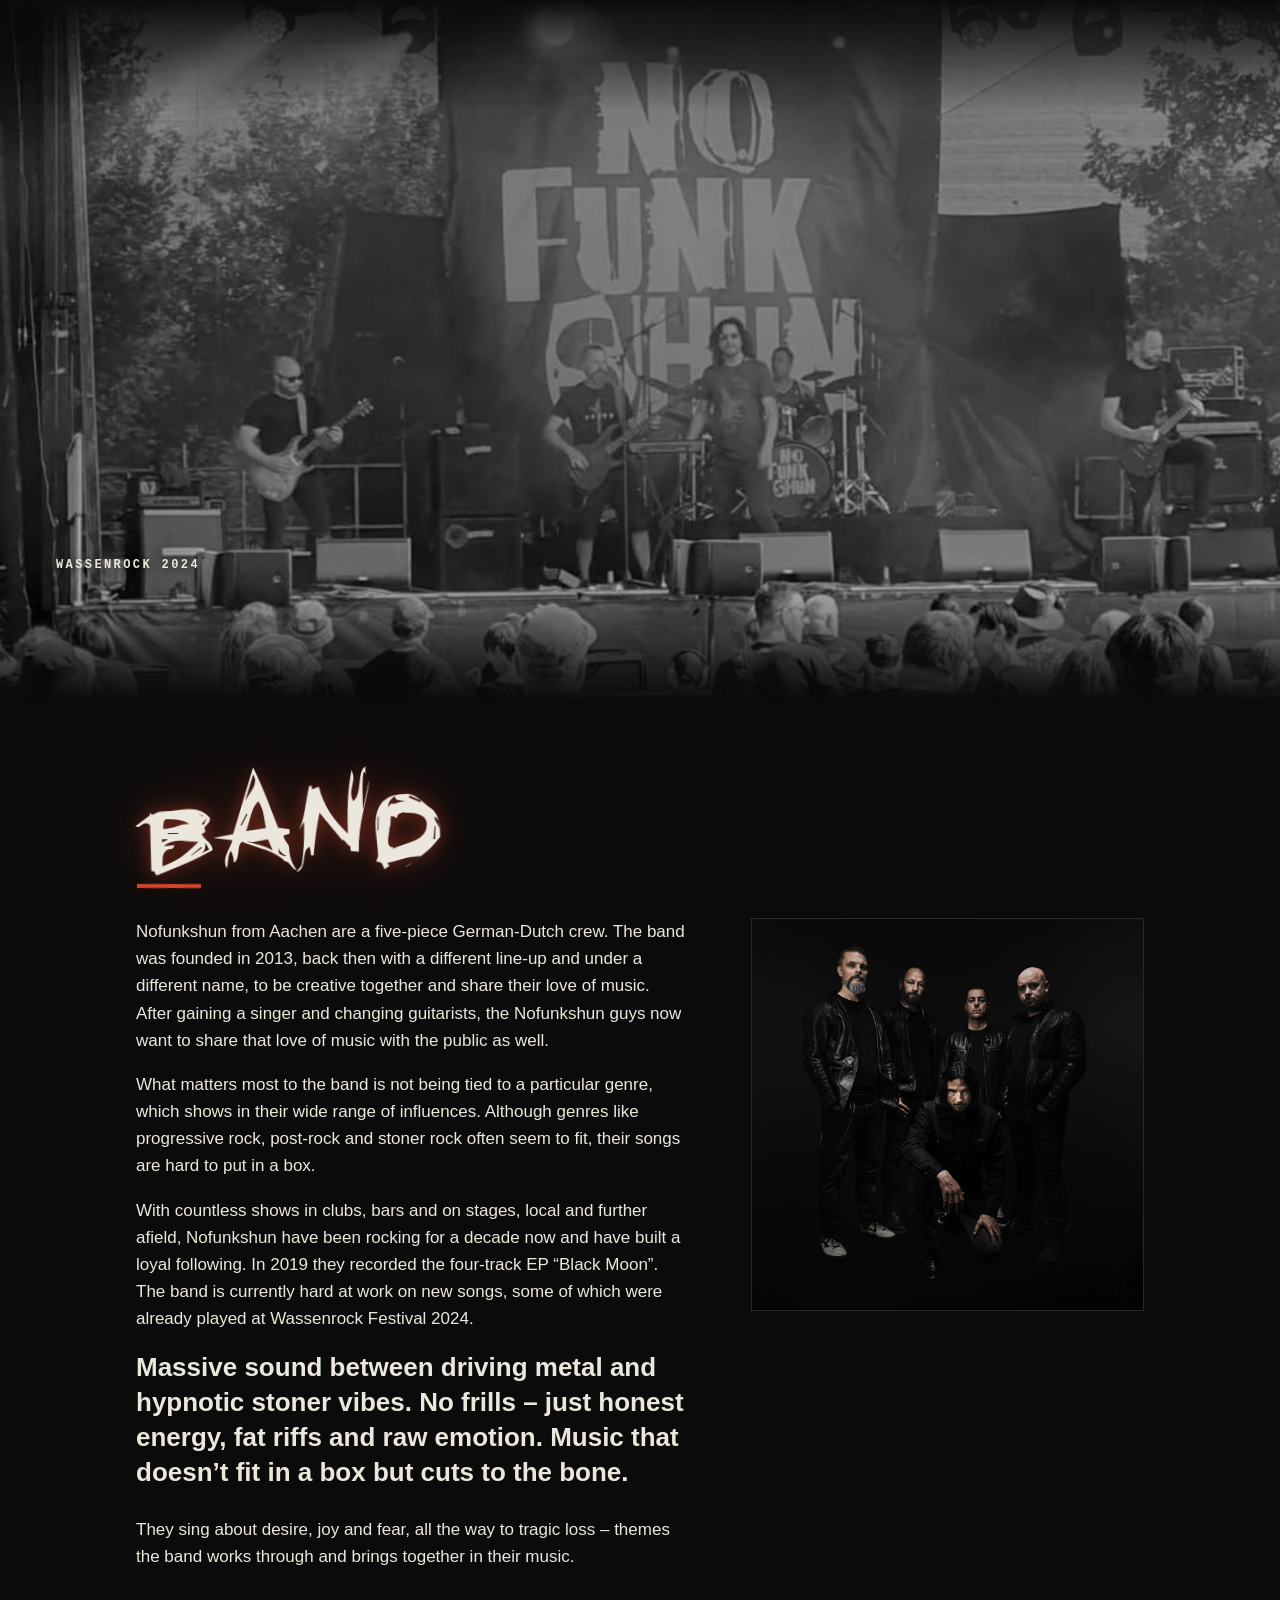
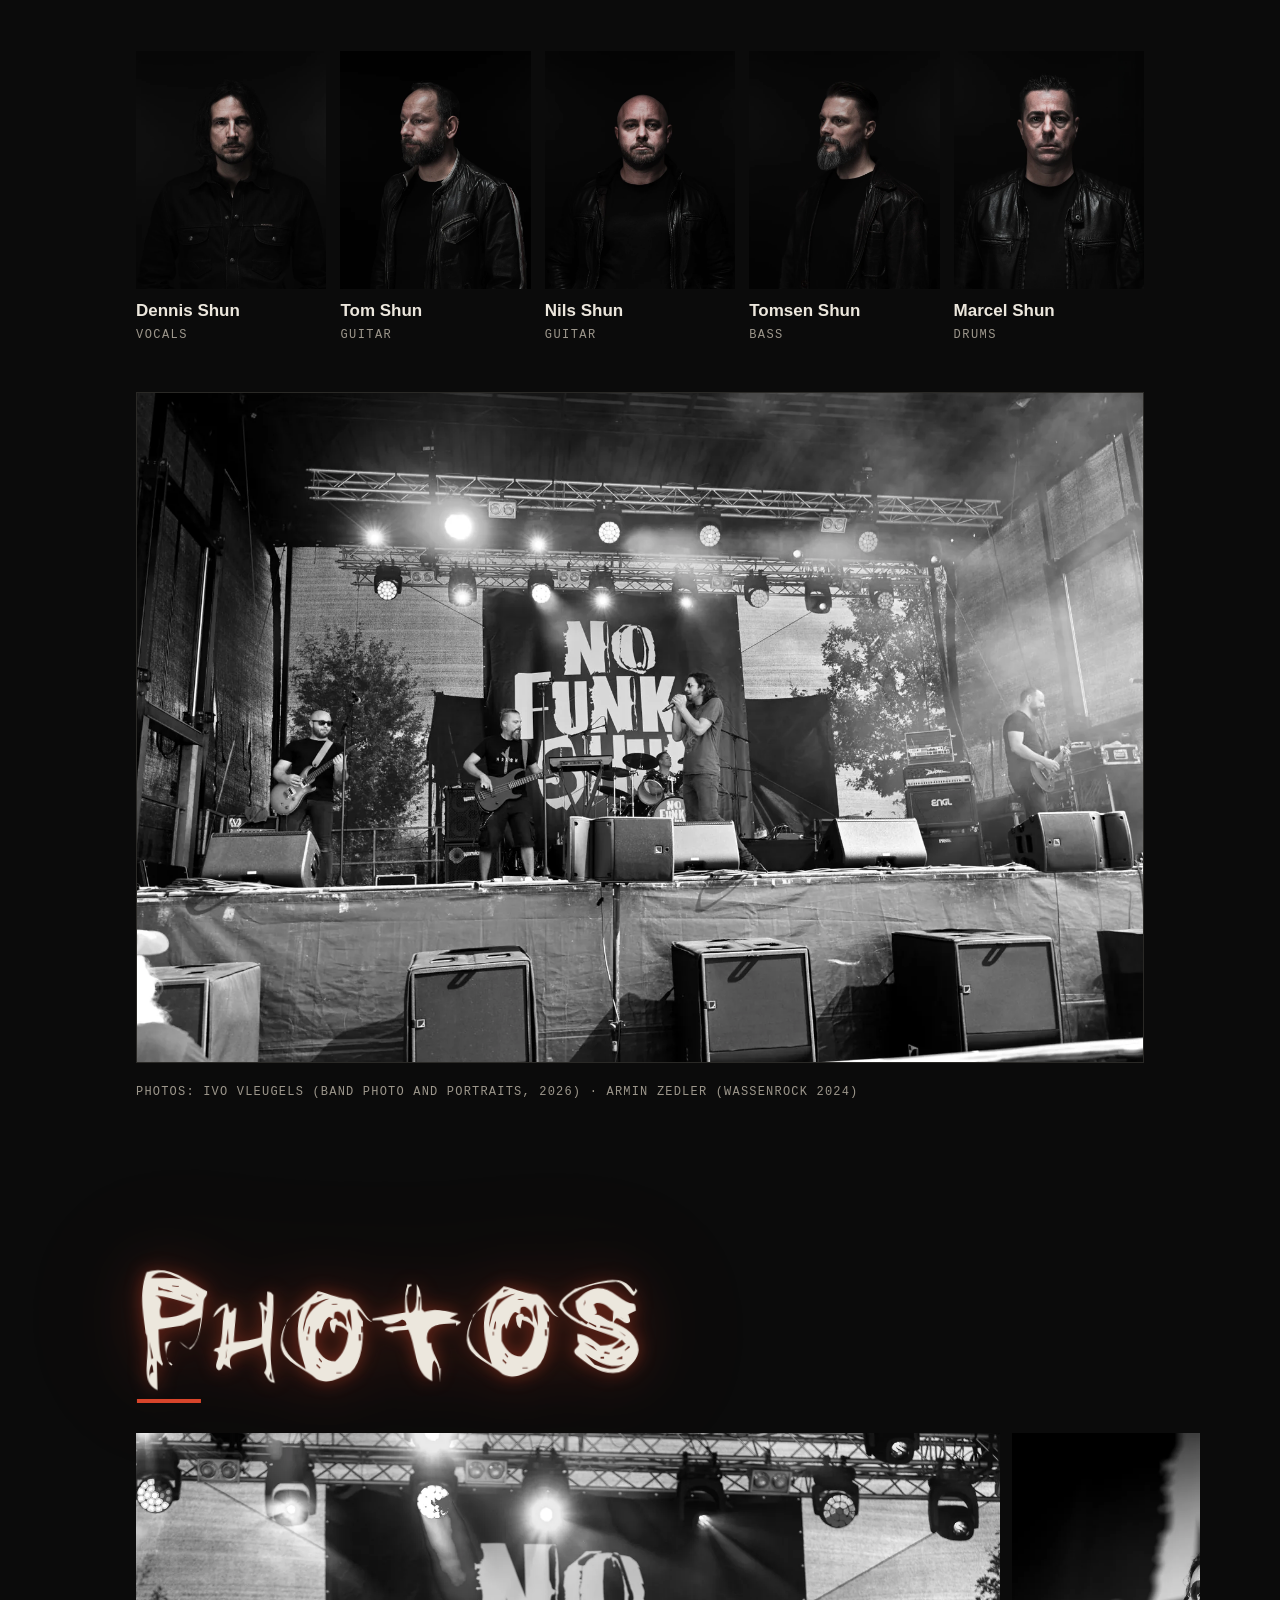
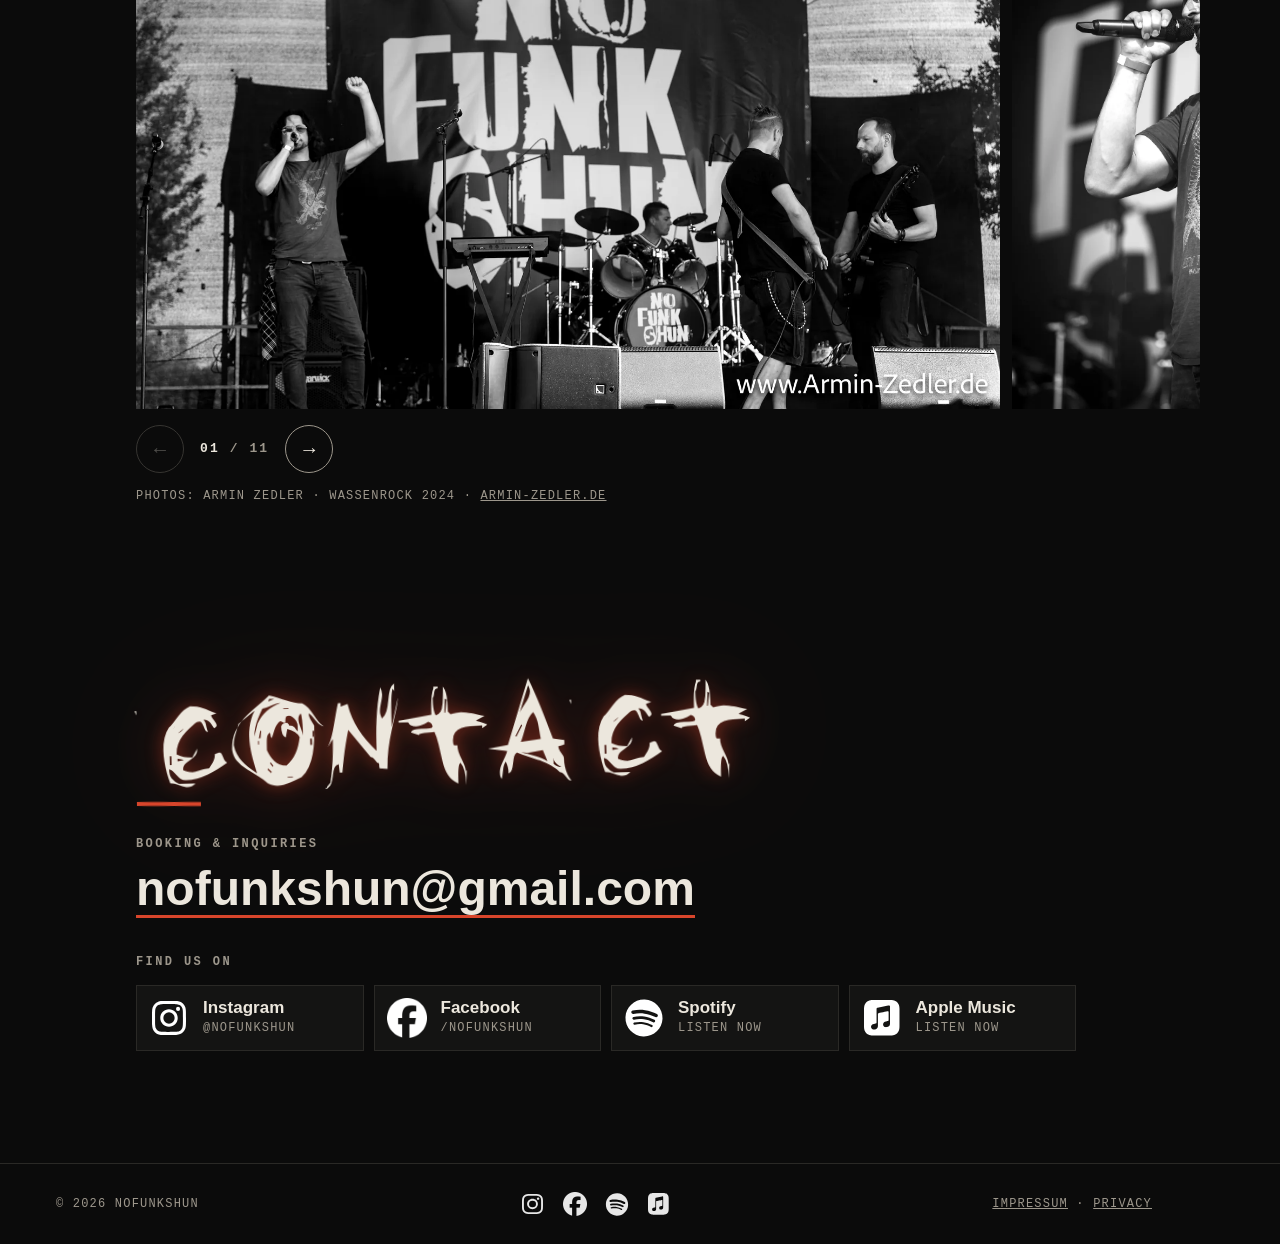
==== commit 36f9ca0b: "Start aufgeräumt: Button „Auf Spotify hören“ entfernt Der Start war auf dem Handy zu voll. Spotify b" ====
--- a/index.html
+++ b/index.html
@@ -17,7 +17,7 @@
   <meta property="og:image:height" content="1200">
   <meta property="og:image:alt" content="Die fünf von Nofunkshun in schwarzen Lederjacken vor dunklem Hintergrund">
   <link rel="preload" href="assets/fonts/grunge.ttf" as="font" type="font/ttf" crossorigin>
-  <link rel="stylesheet" href="styles.css?v=20261111b">
+  <link rel="stylesheet" href="styles.css?v=20261127b">
   <script>
     // Sprache vor dem ersten Zeichnen setzen, damit nichts flackert
     (function () {
@@ -57,7 +57,10 @@
       <!-- Startfoto vorerst raus (Fotoshooting 14.11.2026), nur das Logo -->
       <div class="hero__inner">
         <h1 class="hero__logo">
+          <!-- Bandfoto im Glitch: Schimmer hinter dem Logo und Foto in den Buchstaben (nur mit Bewegung, styles.css) -->
+          <span class="hero__ghost" aria-hidden="true"></span>
           <img src="assets/img/logo-1400.webp" srcset="assets/img/logo.webp 900w, assets/img/logo-1400.webp 1400w" sizes="min(86vw, 640px, 58svh)" alt="Nofunkshun" width="1400" height="1356" fetchpriority="high">
+          <span class="glitch glitch--photo" aria-hidden="true"></span>
           <span class="glitch glitch--red" aria-hidden="true"></span>
           <span class="glitch glitch--ink" aria-hidden="true"></span>
           <!-- Zeichenfläche für den Teaser: nur sichtbar, solange der Vorgeschmack läuft (teaser.js) -->
@@ -65,9 +68,6 @@
         </h1>
         <p class="hero__genre">Post-Rock · Stoner · Metal · Aachen</p>
         <div class="hero__cta">
-          <a class="btn btn--solid" href="https://open.spotify.com/artist/3h1Febi28MziUNpcq5khGA" target="_blank" rel="noopener">
-            <span lang="de">Auf Spotify hören</span><span lang="en">Listen on Spotify</span>
-          </a>
           <!-- Teaser: 30 s Vorgeschmack auf einen neuen Song. Das Logo wird solange zum Equalizer (teaser.js).
                Daten und Ton: assets/teaser/, erzeugt im Videoprojekt mit scripts/web_teaser.py -->
           <div class="teaser" data-teaser data-teaser-base="assets/teaser/">
@@ -289,9 +289,9 @@
     <button type="button"><span lang="de">Stopp</span><span lang="en">Stop</span></button>
   </div>
 
-  <script src="gigs.js?v=20261111b"></script>
-  <script src="script.js?v=20261111b"></script>
-  <script src="assets/teaser/ghost_of_achilles_30s.js?v=20261111b" defer></script>
-  <script src="teaser.js?v=20261111b" defer></script>
+  <script src="gigs.js?v=20261127b"></script>
+  <script src="script.js?v=20261127b"></script>
+  <script src="assets/teaser/ghost_of_achilles_30s.js?v=20261127b" defer></script>
+  <script src="teaser.js?v=20261127b" defer></script>
 </body>
 </html>
--- a/styles.css
+++ b/styles.css
@@ -118,6 +118,14 @@
   position: absolute; inset: 0; opacity: 0; pointer-events: none;
   -webkit-mask: url("assets/img/logo-1400.webp") center / 100% 100% no-repeat;
           mask: url("assets/img/logo-1400.webp") center / 100% 100% no-repeat;
+}
+/* Bandfoto im Glitch: .glitch--photo zeigt das Foto in der Logoform, .hero__ghost als weichen Schimmer
+   dahinter. Ohne Bewegung bleiben beide unsichtbar und das Foto wird gar nicht erst geladen. */
+.hero__logo { isolation: isolate; }
+.hero__ghost {
+  position: absolute; inset: -8% -12%; z-index: -1; opacity: 0; pointer-events: none;
+  -webkit-mask: radial-gradient(closest-side, #000 35%, transparent 100%);
+          mask: radial-gradient(closest-side, #000 35%, transparent 100%);
 }
 .glitch--red { background: var(--accent); }
 .glitch--ink { background: var(--ink); }
@@ -455,50 +463,76 @@
   @keyframes intro { from { opacity: 0; translate: 0 26px; filter: blur(8px); } }
   .hero__logo  { animation: intro 1.1s cubic-bezier(.2,.7,.2,1) .1s backwards; }
 
-  /* Logo-Glitch (Variante A): 0,75 s Störung, dann 4,25 s Ruhe, endlos. Die Prozentwerte sind
-     die Schritte der 0,75-s-Störung auf einen 5-s-Takt umgerechnet (×0,15). steps(1) = harte
+  /* Logo-Glitch (Variante A): 0,75 s Störung, dann 3,25 s Ruhe, endlos (4-s-Takt seit 27.11.2026, vorher 5 s).
+     Die Prozentwerte sind die Schritte der 0,75-s-Störung auf den 4-s-Takt umgerechnet (×0,1875). steps(1) = harte
      Sprünge statt Überblendung. Läuft nur, solange der Start sichtbar ist (.hero.is-still per JS). */
-  .hero__logo img     { animation: glitch-jitter 5s steps(1, end) 1.3s infinite; }
-  .glitch--red        { animation: glitch-slice-a 5s steps(1, end) 1.3s infinite; }
-  .glitch--ink        { animation: glitch-slice-b 5s steps(1, end) 1.3s infinite; }
-  .hero::before { animation: light-flicker 5s steps(1, end) 1.3s infinite; }
+  .hero__logo img     { animation: glitch-jitter 4s steps(1, end) 1.3s infinite; }
+  .glitch--red        { animation: glitch-slice-a 4s steps(1, end) 1.3s infinite; }
+  .glitch--ink        { animation: glitch-slice-b 4s steps(1, end) 1.3s infinite; }
+  /* Bandfoto: bei jedem zweiten Glitch, also alle 8 s (8-s-Takt, gleicher Start) reißt das Foto in Streifen auf,
+     rastet in den Buchstaben ein, steht gut eine Sekunde mit langsamem Heranzoomen und zerfällt
+     wieder in Streifen. Harte Sprünge nur in den Stör-Phasen (steps), dazwischen weich (ease). */
+  .glitch--photo { background: url("assets/img/band-glitch.webp") 50% 42% / cover; animation: glitch-photo 8s 1.3s infinite; }
+  .hero__ghost   { background: url("assets/img/band-glitch.webp") 50% 42% / cover; animation: glitch-ghost 8s 1.3s infinite; }
+  .hero::before { animation: light-flicker 4s steps(1, end) 1.3s infinite; }
   .hero::after  { animation: ember 7s ease-in-out infinite alternate; }
-  .hero.is-still .hero__logo img, .hero.is-still .glitch, .hero.is-still::before, .hero.is-still::after { animation-play-state: paused; }
+  .hero.is-still .hero__logo img, .hero.is-still .glitch, .hero.is-still .hero__ghost, .hero.is-still::before, .hero.is-still::after { animation-play-state: paused; }
+  @keyframes glitch-photo {
+    0%    { opacity: 0;   translate: -12px 0; scale: 1.08; clip-path: inset(46% 0 38% 0); animation-timing-function: steps(1, end); }
+    1.25%    { opacity: .55; translate: 10px 0;  clip-path: inset(62% 0 20% 0); animation-timing-function: steps(1, end); }
+    2.5%    { opacity: .2;  translate: -7px 0;  clip-path: inset(14% 0 64% 0); animation-timing-function: steps(1, end); }
+    3.75%    { opacity: .7;  translate: 5px 0;   clip-path: inset(28% 0 34% 0); animation-timing-function: steps(1, end); }
+    5%    { opacity: .45; translate: -3px 0;  clip-path: inset(6% 0 46% 0);  animation-timing-function: cubic-bezier(.2,.7,.2,1); }
+    8.75%    { opacity: 1;   translate: 0 0;     scale: 1.06; clip-path: inset(0 0 0 0); animation-timing-function: linear; }
+    21.25%   { opacity: 1;   translate: 0 0;     scale: 1;    clip-path: inset(0 0 0 0); animation-timing-function: steps(1, end); }
+    22.5%   { opacity: .75; translate: 9px 0;   clip-path: inset(0 0 42% 0);  animation-timing-function: steps(1, end); }
+    23.75%   { opacity: .5;  translate: -11px 0; clip-path: inset(52% 0 8% 0);  animation-timing-function: steps(1, end); }
+    25%   { opacity: .25; translate: 4px 0;   clip-path: inset(34% 0 50% 0); animation-timing-function: steps(1, end); }
+    26.25%, 100% { opacity: 0; translate: none; scale: 1; clip-path: inset(50% 0 50% 0); }
+  }
+  @keyframes glitch-ghost {
+    0%    { opacity: 0;   translate: 14px 0; scale: 1.1;  animation-timing-function: steps(1, end); }
+    1.875%  { opacity: .1;  translate: -10px 0;             animation-timing-function: steps(1, end); }
+    3.75%    { opacity: .03; translate: 6px 0;               animation-timing-function: cubic-bezier(.2,.7,.2,1); }
+    10%    { opacity: .16; translate: 0 0;    scale: 1.06; animation-timing-function: linear; }
+    21.25%   { opacity: .16; scale: 1.02;                    animation-timing-function: ease-in; }
+    26.25%, 100% { opacity: 0; translate: none; scale: 1; }
+  }
   @keyframes light-flicker {
     0%    { opacity: .3; }
-    1.8%  { opacity: 1; }
-    3.6%  { opacity: .15; }
-    5.4%  { opacity: .85; }
-    7.2%  { opacity: .4; }
-    10.8%, 100% { opacity: 1; }
+    2.25%  { opacity: 1; }
+    4.5%  { opacity: .15; }
+    6.75%  { opacity: .85; }
+    9%  { opacity: .4; }
+    13.5%, 100% { opacity: 1; }
   }
   @keyframes ember { from { opacity: .45; } to { opacity: 1; } }
   @keyframes glitch-jitter {
     0%    { translate: 3px 0;     skew: 0; }
-    1.8%  { translate: -4px 1px;  skew: -4deg 0; }
-    3.6%  { translate: 2px -1px;  skew: 0; }
-    5.4%  { translate: -2px 0;    skew: 3deg 0; }
-    7.2%  { translate: 4px 0;     skew: 0; }
-    9%    { translate: -1px 0;    skew: -1deg 0; }
-    10.8%, 100% { translate: none; skew: none; }
+    2.25%  { translate: -4px 1px;  skew: -4deg 0; }
+    4.5%  { translate: 2px -1px;  skew: 0; }
+    6.75%  { translate: -2px 0;    skew: 3deg 0; }
+    9%  { translate: 4px 0;     skew: 0; }
+    11.25%    { translate: -1px 0;    skew: -1deg 0; }
+    13.5%, 100% { translate: none; skew: none; }
   }
   @keyframes glitch-slice-a {
     0%    { opacity: .9; translate: -10px 0; clip-path: inset(12% 0 70% 0); }
-    1.8%  { translate: 8px 0;   clip-path: inset(58% 0 22% 0); }
-    3.6%  { translate: -5px 0;  clip-path: inset(30% 0 52% 0); }
-    5.4%  { translate: 12px 0;  clip-path: inset(78% 0 6% 0); }
-    7.2%  { translate: -4px 0;  clip-path: inset(2% 0 86% 0); }
-    9%    { translate: 3px 0;   clip-path: inset(44% 0 40% 0); }
-    10.8%, 100% { opacity: 0; translate: none; clip-path: inset(50% 0 50% 0); }
+    2.25%  { translate: 8px 0;   clip-path: inset(58% 0 22% 0); }
+    4.5%  { translate: -5px 0;  clip-path: inset(30% 0 52% 0); }
+    6.75%  { translate: 12px 0;  clip-path: inset(78% 0 6% 0); }
+    9%  { translate: -4px 0;  clip-path: inset(2% 0 86% 0); }
+    11.25%    { translate: 3px 0;   clip-path: inset(44% 0 40% 0); }
+    13.5%, 100% { opacity: 0; translate: none; clip-path: inset(50% 0 50% 0); }
   }
   @keyframes glitch-slice-b {
     0%    { opacity: .8; translate: 7px 0;  clip-path: inset(64% 0 18% 0); }
-    1.8%  { translate: -9px 0;  clip-path: inset(20% 0 66% 0); }
-    3.6%  { translate: 6px 0;   clip-path: inset(82% 0 4% 0); }
-    5.4%  { translate: -7px 0;  clip-path: inset(40% 0 44% 0); }
-    7.2%  { translate: 5px 0;   clip-path: inset(8% 0 78% 0); }
-    9%    { translate: -2px 0;  clip-path: inset(70% 0 16% 0); }
-    10.8%, 100% { opacity: 0; translate: none; clip-path: inset(50% 0 50% 0); }
+    2.25%  { translate: -9px 0;  clip-path: inset(20% 0 66% 0); }
+    4.5%  { translate: 6px 0;   clip-path: inset(82% 0 4% 0); }
+    6.75%  { translate: -7px 0;  clip-path: inset(40% 0 44% 0); }
+    9%  { translate: 5px 0;   clip-path: inset(8% 0 78% 0); }
+    11.25%    { translate: -2px 0;  clip-path: inset(70% 0 16% 0); }
+    13.5%, 100% { opacity: 0; translate: none; clip-path: inset(50% 0 50% 0); }
   }
   .hero__genre { animation: intro .9s cubic-bezier(.2,.7,.2,1) .45s backwards; }
   .hero__cta   { animation: intro .9s cubic-bezier(.2,.7,.2,1) .65s backwards; }
@@ -655,6 +689,7 @@
    ruhen. Danach ist alles wieder wie vorher. */
 .hero.is-teaser .hero__logo img { visibility: hidden; animation: none; }
 .hero.is-teaser .hero__logo .glitch { display: none; }
+.hero.is-teaser .hero__ghost { display: none; }
 
 /* Lichtkegel und Glut des Startbereichs gehen mit: Bass → Glut, Höhen → Spot.
    Nur opacity/transform, damit es beim Compositor bleibt. */
@@ -696,6 +731,7 @@
   .hero:has(.teaser) .hero__logo { width: min(86vw, 640px, 40svh); }
 }
 
-/* Der Teaser steht im Startbereich zwischen Spotify-Button und nächstem Gig */
+/* Der Teaser steht im Startbereich über dem nächsten Gig. Den Spotify-Button darüber gibt es seit 28.11.2026
+   nicht mehr: Der Start war auf dem Handy zu voll, Spotify steht in der Icon-Reihe darunter. */
 .hero__cta .teaser__btn { grid-column: 1; }
 .hero__cta .teaser__time { grid-column: 2; }
